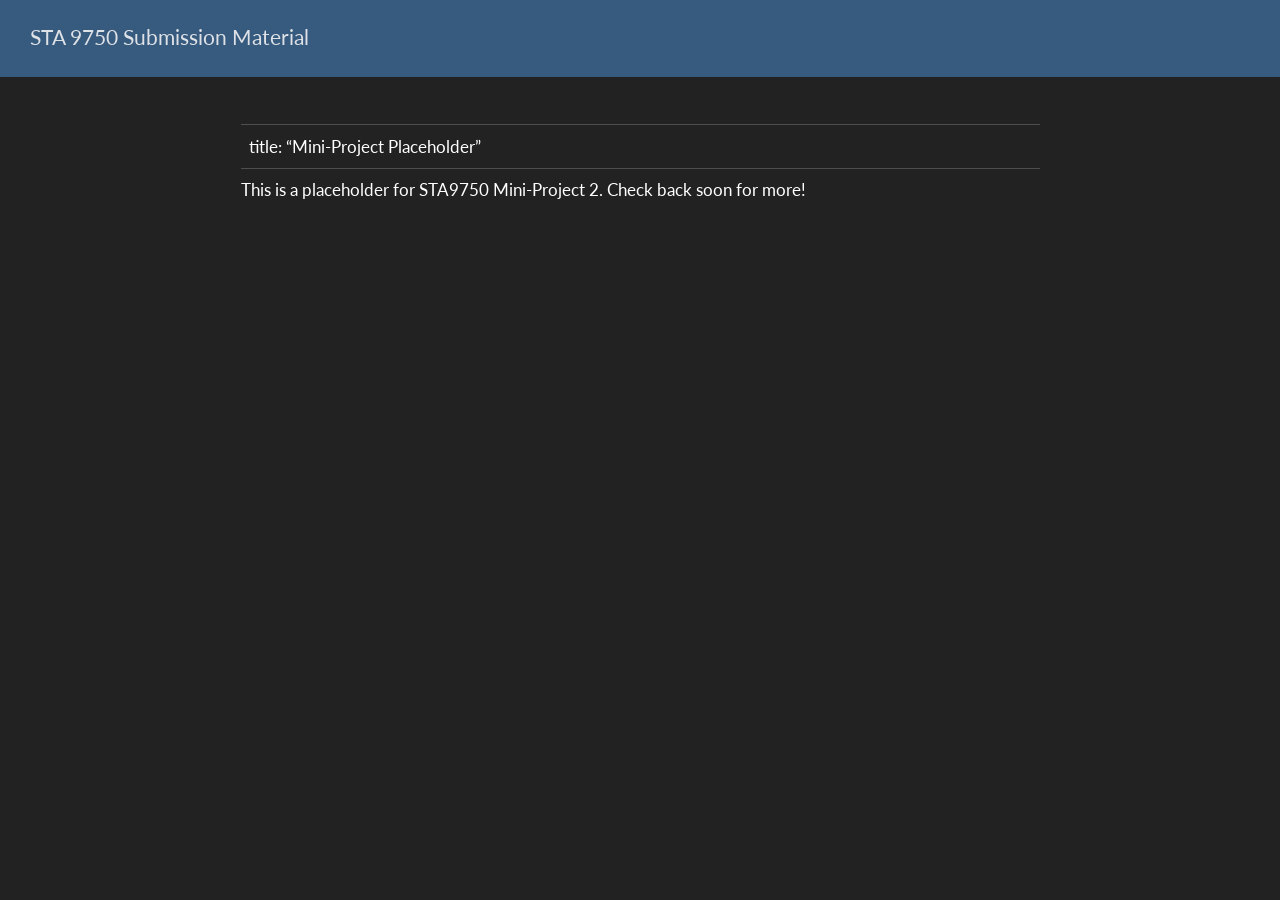
==== docs/mp02.html @ ccd5d68e "Placeholders Creation" ====
<!DOCTYPE html>
<html xmlns="http://www.w3.org/1999/xhtml" lang="en" xml:lang="en"><head>

<meta charset="utf-8">
<meta name="generator" content="quarto-1.10.18">

<meta name="viewport" content="width=device-width, initial-scale=1.0, user-scalable=yes">


<title>mp02 – STA 9750 Submission Material</title>
<style>
/* Default styles provided by pandoc.
** See https://pandoc.org/MANUAL.html#variables-for-html for config info.
*/
span.smallcaps{font-variant: small-caps;}
div.columns{display: flex; gap: 1.5em;}
div.column{flex: auto;}
@media screen {
div.columns{gap: min(4vw, 1.5em);}
div.column{overflow-x: auto;}
}
div.hanging-indent{margin-left: 1.5em; text-indent: -1.5em;}
ul.task-list{list-style: none;}
ul.task-list li input[type="checkbox"] {
  width: 0.8em;
  margin: 0 0.8em 0.2em -1em; /* quarto-specific, see https://github.com/quarto-dev/quarto-cli/issues/4556 */ 
  vertical-align: middle;
}
</style>


<script src="site_libs/quarto-nav/quarto-nav.js"></script>
<script src="site_libs/quarto-nav/headroom.min.js"></script>
<script src="site_libs/clipboard/clipboard.min.js"></script>
<script src="site_libs/quarto-search/autocomplete.umd.js"></script>
<script src="site_libs/quarto-search/fuse.min.js"></script>
<script src="site_libs/quarto-search/quarto-search.js"></script>
<meta name="quarto:offset" content="./">
<script src="site_libs/quarto-html/quarto.js" type="module"></script>
<script src="site_libs/quarto-html/tabsets/tabsets.js" type="module"></script>
<script src="site_libs/quarto-html/popper.min.js"></script>
<script src="site_libs/quarto-html/tippy.umd.min.js"></script>
<script src="site_libs/quarto-html/anchor.min.js"></script>
<link href="site_libs/quarto-html/tippy.css" rel="stylesheet">
<link href="site_libs/quarto-html/quarto-syntax-highlighting-dark-b85bc7c33db8c58e0ec93c3465666fed.css" rel="stylesheet" id="quarto-text-highlighting-styles">
<script src="site_libs/bootstrap/bootstrap.min.js"></script>
<link href="site_libs/bootstrap/bootstrap-icons.css" rel="stylesheet">
<link href="site_libs/bootstrap/bootstrap-b30b3b70f782548766fbb41fded464e2.min.css" rel="stylesheet" append-hash="true" id="quarto-bootstrap" data-mode="dark">
<script id="quarto-search-options" type="application/json">{
  "location": "navbar",
  "copy-button": false,
  "collapse-after": 3,
  "panel-placement": "end",
  "type": "overlay",
  "limit": 50,
  "keyboard-shortcut": [
    "f",
    "/",
    "s"
  ],
  "show-item-context": false,
  "language": {
    "search-no-results-text": "No results",
    "search-matching-documents-text": "matching documents",
    "search-copy-link-title": "Copy link to search",
    "search-hide-matches-text": "Hide additional matches",
    "search-more-match-text": "more match in this document",
    "search-more-matches-text": "more matches in this document",
    "search-clear-button-title": "Clear",
    "search-text-placeholder": "",
    "search-detached-cancel-button-title": "Cancel",
    "search-submit-button-title": "Submit",
    "search-label": "Search"
  }
}</script>


</head>

<body class="nav-fixed fullcontent quarto-light">

<div id="quarto-search-results"></div>
  <header id="quarto-header" class="headroom fixed-top">
    <nav class="navbar navbar-expand-lg " data-bs-theme="dark">
      <div class="navbar-container container-fluid">
      <div class="navbar-brand-container mx-auto">
    <a class="navbar-brand" href="./index.html">
    <span class="navbar-title">STA 9750 Submission Material</span>
    </a>
  </div>
        <div class="quarto-navbar-tools tools-end">
</div>
      </div> <!-- /container-fluid -->
    </nav>
</header>
<!-- content -->
<div id="quarto-content" class="quarto-container page-columns page-rows-contents page-layout-article page-navbar">
<!-- sidebar -->
<!-- margin-sidebar -->
    
<!-- main -->
<main class="content" id="quarto-document-content"><header id="title-block-header" class="quarto-title-block"></header>




<table class="caption-top table">
<tbody>
<tr class="odd">
<td>title: “Mini-Project Placeholder”</td>
</tr>
</tbody>
</table>
<p>This is a placeholder for STA9750 Mini-Project 2. Check back soon for more!</p>



</main> <!-- /main -->
<script id="quarto-html-after-body" type="application/javascript">
  window.document.addEventListener("DOMContentLoaded", function (event) {
    const icon = "";
    const anchorJS = new window.AnchorJS();
    anchorJS.options = {
      placement: 'right',
      icon: icon
    };
    anchorJS.add('.anchored');
    const isCodeAnnotation = (el) => {
      for (const clz of el.classList) {
        if (clz.startsWith('code-annotation-')) {                     
          return true;
        }
      }
      return false;
    }
    const onCopySuccess = function(e) {
      // button target
      const button = e.trigger;
      // don't keep focus
      button.blur();
      // flash "checked"
      button.classList.add('code-copy-button-checked');
      var currentTitle = button.getAttribute("title");
      button.setAttribute("title", "Copied!");
      let tooltip;
      if (window.bootstrap) {
        button.setAttribute("data-bs-toggle", "tooltip");
        button.setAttribute("data-bs-placement", "left");
        button.setAttribute("data-bs-title", "Copied!");
        tooltip = new bootstrap.Tooltip(button, 
          { trigger: "manual", 
            customClass: "code-copy-button-tooltip",
            offset: [0, -8]});
        tooltip.show();    
      }
      setTimeout(function() {
        if (tooltip) {
          tooltip.hide();
          button.removeAttribute("data-bs-title");
          button.removeAttribute("data-bs-toggle");
          button.removeAttribute("data-bs-placement");
        }
        button.setAttribute("title", currentTitle);
        button.classList.remove('code-copy-button-checked');
      }, 1000);
      // clear code selection
      e.clearSelection();
    }
    const getTextToCopy = function(trigger) {
      const outerScaffold = trigger.parentElement.cloneNode(true);
      const codeEl = outerScaffold.querySelector('code');
      for (const childEl of codeEl.children) {
        if (isCodeAnnotation(childEl)) {
          childEl.remove();
        }
      }
      return codeEl.innerText;
    }
    const clipboard = new window.ClipboardJS('.code-copy-button:not([data-in-quarto-modal])', {
      text: getTextToCopy
    });
    clipboard.on('success', onCopySuccess);
    if (window.document.getElementById('quarto-embedded-source-code-modal')) {
      const clipboardModal = new window.ClipboardJS('.code-copy-button[data-in-quarto-modal]', {
        text: getTextToCopy,
        container: window.document.getElementById('quarto-embedded-source-code-modal')
      });
      clipboardModal.on('success', onCopySuccess);
    }
      var localhostRegex = new RegExp(/^(?:http|https):\/\/localhost\:?[0-9]*\//);
      var mailtoRegex = new RegExp(/^mailto:/);
        var filterRegex = new RegExp("https:\/\/github\.com\/MPaulM\/STA9750-2026-FALL\/");
      var isInternal = (href) => {
          return filterRegex.test(href) || localhostRegex.test(href) || mailtoRegex.test(href);
      }
      // Inspect non-navigation links and adorn them if external
     var links = window.document.querySelectorAll('a[href]:not(.nav-link):not(.navbar-brand):not(.toc-action):not(.sidebar-link):not(.sidebar-item-toggle):not(.pagination-link):not(.no-external):not([aria-hidden]):not(.dropdown-item):not(.quarto-navigation-tool):not(.about-link)');
      for (var i=0; i<links.length; i++) {
        const link = links[i];
        if (!isInternal(link.href)) {
          // undo the damage that might have been done by quarto-nav.js in the case of
          // links that we want to consider external
          if (link.dataset.originalHref !== undefined) {
            link.href = link.dataset.originalHref;
          }
        }
      }
    function tippyHover(el, contentFn, onTriggerFn, onUntriggerFn) {
      const config = {
        allowHTML: true,
        maxWidth: 500,
        delay: 100,
        arrow: false,
        appendTo: function(el) {
            return el.parentElement;
        },
        interactive: true,
        interactiveBorder: 10,
        theme: 'quarto',
        placement: 'bottom-start',
      };
      if (contentFn) {
        config.content = contentFn;
      }
      if (onTriggerFn) {
        config.onTrigger = onTriggerFn;
      }
      if (onUntriggerFn) {
        config.onUntrigger = onUntriggerFn;
      }
      window.tippy(el, config); 
    }
    const noterefs = window.document.querySelectorAll('a[role="doc-noteref"]');
    for (var i=0; i<noterefs.length; i++) {
      const ref = noterefs[i];
      tippyHover(ref, function() {
        // use id or data attribute instead here
        let href = ref.getAttribute('data-footnote-href') || ref.getAttribute('href');
        try { href = new URL(href).hash; } catch {}
        const id = href.replace(/^#\/?/, "");
        const note = window.document.getElementById(id);
        if (note) {
          return note.innerHTML;
        } else {
          return "";
        }
      });
    }
    const xrefs = window.document.querySelectorAll('a.quarto-xref');
    const processXRef = (id, note) => {
      // Strip column container classes
      const stripColumnClz = (el) => {
        el.classList.remove("page-full", "page-columns");
        if (el.children) {
          for (const child of el.children) {
            stripColumnClz(child);
          }
        }
      }
      stripColumnClz(note)
      if (id === null || id.startsWith('sec-')) {
        // Special case sections, only their first couple elements
        const container = document.createElement("div");
        if (note.children && note.children.length > 2) {
          container.appendChild(note.children[0].cloneNode(true));
          for (let i = 1; i < note.children.length; i++) {
            const child = note.children[i];
            if (child.tagName === "P" && child.innerText === "") {
              continue;
            } else {
              container.appendChild(child.cloneNode(true));
              break;
            }
          }
          if (window.Quarto?.typesetMath) {
            window.Quarto.typesetMath(container);
          }
          return container.innerHTML
        } else {
          if (window.Quarto?.typesetMath) {
            window.Quarto.typesetMath(note);
          }
          return note.innerHTML;
        }
      } else {
        // Remove any anchor links if they are present
        const anchorLink = note.querySelector('a.anchorjs-link');
        if (anchorLink) {
          anchorLink.remove();
        }
        if (window.Quarto?.typesetMath) {
          window.Quarto.typesetMath(note);
        }
        if (note.classList.contains("callout")) {
          return note.outerHTML;
        } else {
          return note.innerHTML;
        }
      }
    }
    for (var i=0; i<xrefs.length; i++) {
      const xref = xrefs[i];
      tippyHover(xref, undefined, function(instance) {
        instance.disable();
        let url = xref.getAttribute('href');
        let hash = undefined; 
        if (url.startsWith('#')) {
          hash = url;
        } else {
          try { hash = new URL(url).hash; } catch {}
        }
        if (hash) {
          const id = hash.replace(/^#\/?/, "");
          const note = window.document.getElementById(id);
          if (note !== null) {
            try {
              const html = processXRef(id, note.cloneNode(true));
              instance.setContent(html);
            } finally {
              instance.enable();
              instance.show();
            }
          } else {
            // See if we can fetch this
            fetch(url.split('#')[0])
            .then(res => res.text())
            .then(html => {
              const parser = new DOMParser();
              const htmlDoc = parser.parseFromString(html, "text/html");
              const note = htmlDoc.getElementById(id);
              if (note !== null) {
                const html = processXRef(id, note);
                instance.setContent(html);
              } 
            }).finally(() => {
              instance.enable();
              instance.show();
            });
          }
        } else {
          // See if we can fetch a full url (with no hash to target)
          // This is a special case and we should probably do some content thinning / targeting
          fetch(url)
          .then(res => res.text())
          .then(html => {
            const parser = new DOMParser();
            const htmlDoc = parser.parseFromString(html, "text/html");
            const note = htmlDoc.querySelector('main.content');
            if (note !== null) {
              // This should only happen for chapter cross references
              // (since there is no id in the URL)
              // remove the first header
              if (note.children.length > 0 && note.children[0].tagName === "HEADER") {
                note.children[0].remove();
              }
              const html = processXRef(null, note);
              instance.setContent(html);
            } 
          }).finally(() => {
            instance.enable();
            instance.show();
          });
        }
      }, function(instance) {
      });
    }
        let selectedAnnoteEl;
        const selectorForAnnotation = ( cell, annotation) => {
          let cellAttr = 'data-code-cell="' + cell + '"';
          let lineAttr = 'data-code-annotation="' +  annotation + '"';
          const selector = 'span[' + cellAttr + '][' + lineAttr + ']';
          return selector;
        }
        const selectCodeLines = (annoteEl) => {
          const doc = window.document;
          const targetCell = annoteEl.getAttribute("data-target-cell");
          const targetAnnotation = annoteEl.getAttribute("data-target-annotation");
          const annoteSpan = window.document.querySelector(selectorForAnnotation(targetCell, targetAnnotation));
          const lines = annoteSpan.getAttribute("data-code-lines").split(",");
          const lineIds = lines.map((line) => {
            return targetCell + "-" + line;
          })
          let top = null;
          let height = null;
          let parent = null;
          if (lineIds.length > 0) {
              //compute the position of the single el (top and bottom and make a div)
              const el = window.document.getElementById(lineIds[0]);
              top = el.offsetTop;
              height = el.offsetHeight;
              parent = el.parentElement.parentElement;
            if (lineIds.length > 1) {
              const lastEl = window.document.getElementById(lineIds[lineIds.length - 1]);
              const bottom = lastEl.offsetTop + lastEl.offsetHeight;
              height = bottom - top;
            }
            if (top !== null && height !== null && parent !== null) {
              // cook up a div (if necessary) and position it 
              let div = window.document.getElementById("code-annotation-line-highlight");
              if (div === null) {
                div = window.document.createElement("div");
                div.setAttribute("id", "code-annotation-line-highlight");
                div.style.position = 'absolute';
                parent.appendChild(div);
              }
              div.style.top = top - 2 + "px";
              div.style.height = height + 4 + "px";
              div.style.left = 0;
              let gutterDiv = window.document.getElementById("code-annotation-line-highlight-gutter");
              if (gutterDiv === null) {
                gutterDiv = window.document.createElement("div");
                gutterDiv.setAttribute("id", "code-annotation-line-highlight-gutter");
                gutterDiv.style.position = 'absolute';
                const codeCell = window.document.getElementById(targetCell);
                const gutter = codeCell.querySelector('.code-annotation-gutter');
                gutter.appendChild(gutterDiv);
              }
              gutterDiv.style.top = top - 2 + "px";
              gutterDiv.style.height = height + 4 + "px";
            }
            selectedAnnoteEl = annoteEl;
          }
        };
        const unselectCodeLines = () => {
          const elementsIds = ["code-annotation-line-highlight", "code-annotation-line-highlight-gutter"];
          elementsIds.forEach((elId) => {
            const div = window.document.getElementById(elId);
            if (div) {
              div.remove();
            }
          });
          selectedAnnoteEl = undefined;
        };
          // Handle positioning of the toggle
      window.addEventListener(
        "resize",
        throttle(() => {
          elRect = undefined;
          if (selectedAnnoteEl) {
            selectCodeLines(selectedAnnoteEl);
          }
        }, 10)
      );
      function throttle(fn, ms) {
      let throttle = false;
      let timer;
        return (...args) => {
          if(!throttle) { // first call gets through
              fn.apply(this, args);
              throttle = true;
          } else { // all the others get throttled
              if(timer) clearTimeout(timer); // cancel #2
              timer = setTimeout(() => {
                fn.apply(this, args);
                timer = throttle = false;
              }, ms);
          }
        };
      }
        // Attach click handler to the DT
        const annoteDls = window.document.querySelectorAll('dt[data-target-cell]');
        for (const annoteDlNode of annoteDls) {
          annoteDlNode.addEventListener('click', (event) => {
            const clickedEl = event.target;
            if (clickedEl !== selectedAnnoteEl) {
              unselectCodeLines();
              const activeEl = window.document.querySelector('dt[data-target-cell].code-annotation-active');
              if (activeEl) {
                activeEl.classList.remove('code-annotation-active');
              }
              selectCodeLines(clickedEl);
              clickedEl.classList.add('code-annotation-active');
            } else {
              // Unselect the line
              unselectCodeLines();
              clickedEl.classList.remove('code-annotation-active');
            }
          });
        }
    const findCites = (el) => {
      const parentEl = el.parentElement;
      if (parentEl) {
        const cites = parentEl.dataset.cites;
        if (cites) {
          return {
            el,
            cites: cites.split(' ')
          };
        } else {
          return findCites(el.parentElement)
        }
      } else {
        return undefined;
      }
    };
    var bibliorefs = window.document.querySelectorAll('a[role="doc-biblioref"]');
    for (var i=0; i<bibliorefs.length; i++) {
      const ref = bibliorefs[i];
      const citeInfo = findCites(ref);
      if (citeInfo) {
        tippyHover(citeInfo.el, function() {
          var popup = window.document.createElement('div');
          citeInfo.cites.forEach(function(cite) {
            var citeDiv = window.document.createElement('div');
            citeDiv.classList.add('hanging-indent');
            citeDiv.classList.add('csl-entry');
            var biblioDiv = window.document.getElementById('ref-' + cite);
            if (biblioDiv) {
              citeDiv.innerHTML = biblioDiv.innerHTML;
            }
            popup.appendChild(citeDiv);
          });
          return popup.innerHTML;
        });
      }
    }
  });
  </script>
</div> <!-- /content -->




</body></html>
---- docs/site_libs/quarto-html/tippy.css ----
.tippy-box[data-animation=fade][data-state=hidden]{opacity:0}[data-tippy-root]{max-width:calc(100vw - 10px)}.tippy-box{position:relative;background-color:#333;color:#fff;border-radius:4px;font-size:14px;line-height:1.4;white-space:normal;outline:0;transition-property:transform,visibility,opacity}.tippy-box[data-placement^=top]>.tippy-arrow{bottom:0}.tippy-box[data-placement^=top]>.tippy-arrow:before{bottom:-7px;left:0;border-width:8px 8px 0;border-top-color:initial;transform-origin:center top}.tippy-box[data-placement^=bottom]>.tippy-arrow{top:0}.tippy-box[data-placement^=bottom]>.tippy-arrow:before{top:-7px;left:0;border-width:0 8px 8px;border-bottom-color:initial;transform-origin:center bottom}.tippy-box[data-placement^=left]>.tippy-arrow{right:0}.tippy-box[data-placement^=left]>.tippy-arrow:before{border-width:8px 0 8px 8px;border-left-color:initial;right:-7px;transform-origin:center left}.tippy-box[data-placement^=right]>.tippy-arrow{left:0}.tippy-box[data-placement^=right]>.tippy-arrow:before{left:-7px;border-width:8px 8px 8px 0;border-right-color:initial;transform-origin:center right}.tippy-box[data-inertia][data-state=visible]{transition-timing-function:cubic-bezier(.54,1.5,.38,1.11)}.tippy-arrow{width:16px;height:16px;color:#333}.tippy-arrow:before{content:"";position:absolute;border-color:transparent;border-style:solid}.tippy-content{position:relative;padding:5px 9px;z-index:1}
---- docs/site_libs/quarto-html/quarto-syntax-highlighting-dark-b85bc7c33db8c58e0ec93c3465666fed.css ----
/* quarto syntax highlight colors */
:root {
  --quarto-hl-al-color: #f07178;
  --quarto-hl-an-color: #d4d0ab;
  --quarto-hl-at-color: #00e0e0;
  --quarto-hl-bn-color: #d4d0ab;
  --quarto-hl-bu-color: #abe338;
  --quarto-hl-ch-color: #abe338;
  --quarto-hl-co-color: #f8f8f2;
  --quarto-hl-cv-color: #ffd700;
  --quarto-hl-cn-color: #ffd700;
  --quarto-hl-cf-color: #ffa07a;
  --quarto-hl-dt-color: #ffa07a;
  --quarto-hl-dv-color: #d4d0ab;
  --quarto-hl-do-color: #f8f8f2;
  --quarto-hl-er-color: #f07178;
  --quarto-hl-ex-color: #00e0e0;
  --quarto-hl-fl-color: #d4d0ab;
  --quarto-hl-fu-color: #ffa07a;
  --quarto-hl-im-color: #abe338;
  --quarto-hl-in-color: #d4d0ab;
  --quarto-hl-kw-color: #ffa07a;
  --quarto-hl-op-color: #ffa07a;
  --quarto-hl-ot-color: #00e0e0;
  --quarto-hl-pp-color: #dcc6e0;
  --quarto-hl-re-color: #00e0e0;
  --quarto-hl-sc-color: #abe338;
  --quarto-hl-ss-color: #abe338;
  --quarto-hl-st-color: #abe338;
  --quarto-hl-va-color: #00e0e0;
  --quarto-hl-vs-color: #abe338;
  --quarto-hl-wa-color: #dcc6e0;
}

/* other quarto variables */
:root {
  --quarto-font-monospace: SFMono-Regular, Menlo, Monaco, Consolas, "Liberation Mono", "Courier New", monospace;
}

/* syntax highlight based on Pandoc's rules */
pre > code.sourceCode > span {
  color: #f8f8f2;
}

code.sourceCode > span {
  color: #f8f8f2;
}

div.sourceCode,
div.sourceCode pre.sourceCode {
  color: #f8f8f2;
}

/* Normal */
code span {
  color: #f8f8f2;
}

/* Alert */
code span.al {
  color: #f07178;
}

/* Annotation */
code span.an {
  color: #d4d0ab;
}

/* Attribute */
code span.at {
  color: #00e0e0;
}

/* BaseN */
code span.bn {
  color: #d4d0ab;
}

/* BuiltIn */
code span.bu {
  color: #abe338;
}

/* ControlFlow */
code span.cf {
  font-weight: bold;
  color: #ffa07a;
}

/* Char */
code span.ch {
  color: #abe338;
}

/* Constant */
code span.cn {
  color: #ffd700;
}

/* Comment */
code span.co {
  font-style: italic;
  color: #f8f8f2;
}

/* CommentVar */
code span.cv {
  color: #ffd700;
}

/* Documentation */
code span.do {
  color: #f8f8f2;
}

/* DataType */
code span.dt {
  color: #ffa07a;
}

/* DecVal */
code span.dv {
  color: #d4d0ab;
}

/* Error */
code span.er {
  color: #f07178;
  text-decoration: underline;
}

/* Extension */
code span.ex {
  font-weight: bold;
  color: #00e0e0;
}

/* Float */
code span.fl {
  color: #d4d0ab;
}

/* Function */
code span.fu {
  color: #ffa07a;
}

/* Import */
code span.im {
  color: #abe338;
}

/* Information */
code span.in {
  color: #d4d0ab;
}

/* Keyword */
code span.kw {
  font-weight: bold;
  color: #ffa07a;
}

/* Operator */
code span.op {
  color: #ffa07a;
}

/* Other */
code span.ot {
  color: #00e0e0;
}

/* Preprocessor */
code span.pp {
  color: #dcc6e0;
}

/* RegionMarker */
code span.re {
  background-color: #f8f8f2;
  color: #00e0e0;
}

/* SpecialChar */
code span.sc {
  color: #abe338;
}

/* SpecialString */
code span.ss {
  color: #abe338;
}

/* String */
code span.st {
  color: #abe338;
}

/* Variable */
code span.va {
  color: #00e0e0;
}

/* VerbatimString */
code span.vs {
  color: #abe338;
}

/* Warning */
code span.wa {
  color: #dcc6e0;
}

.prevent-inlining {
  content: "</";
}

/*# sourceMappingURL=4ed8f1090dec6531da29ab00902aa718.css.map */
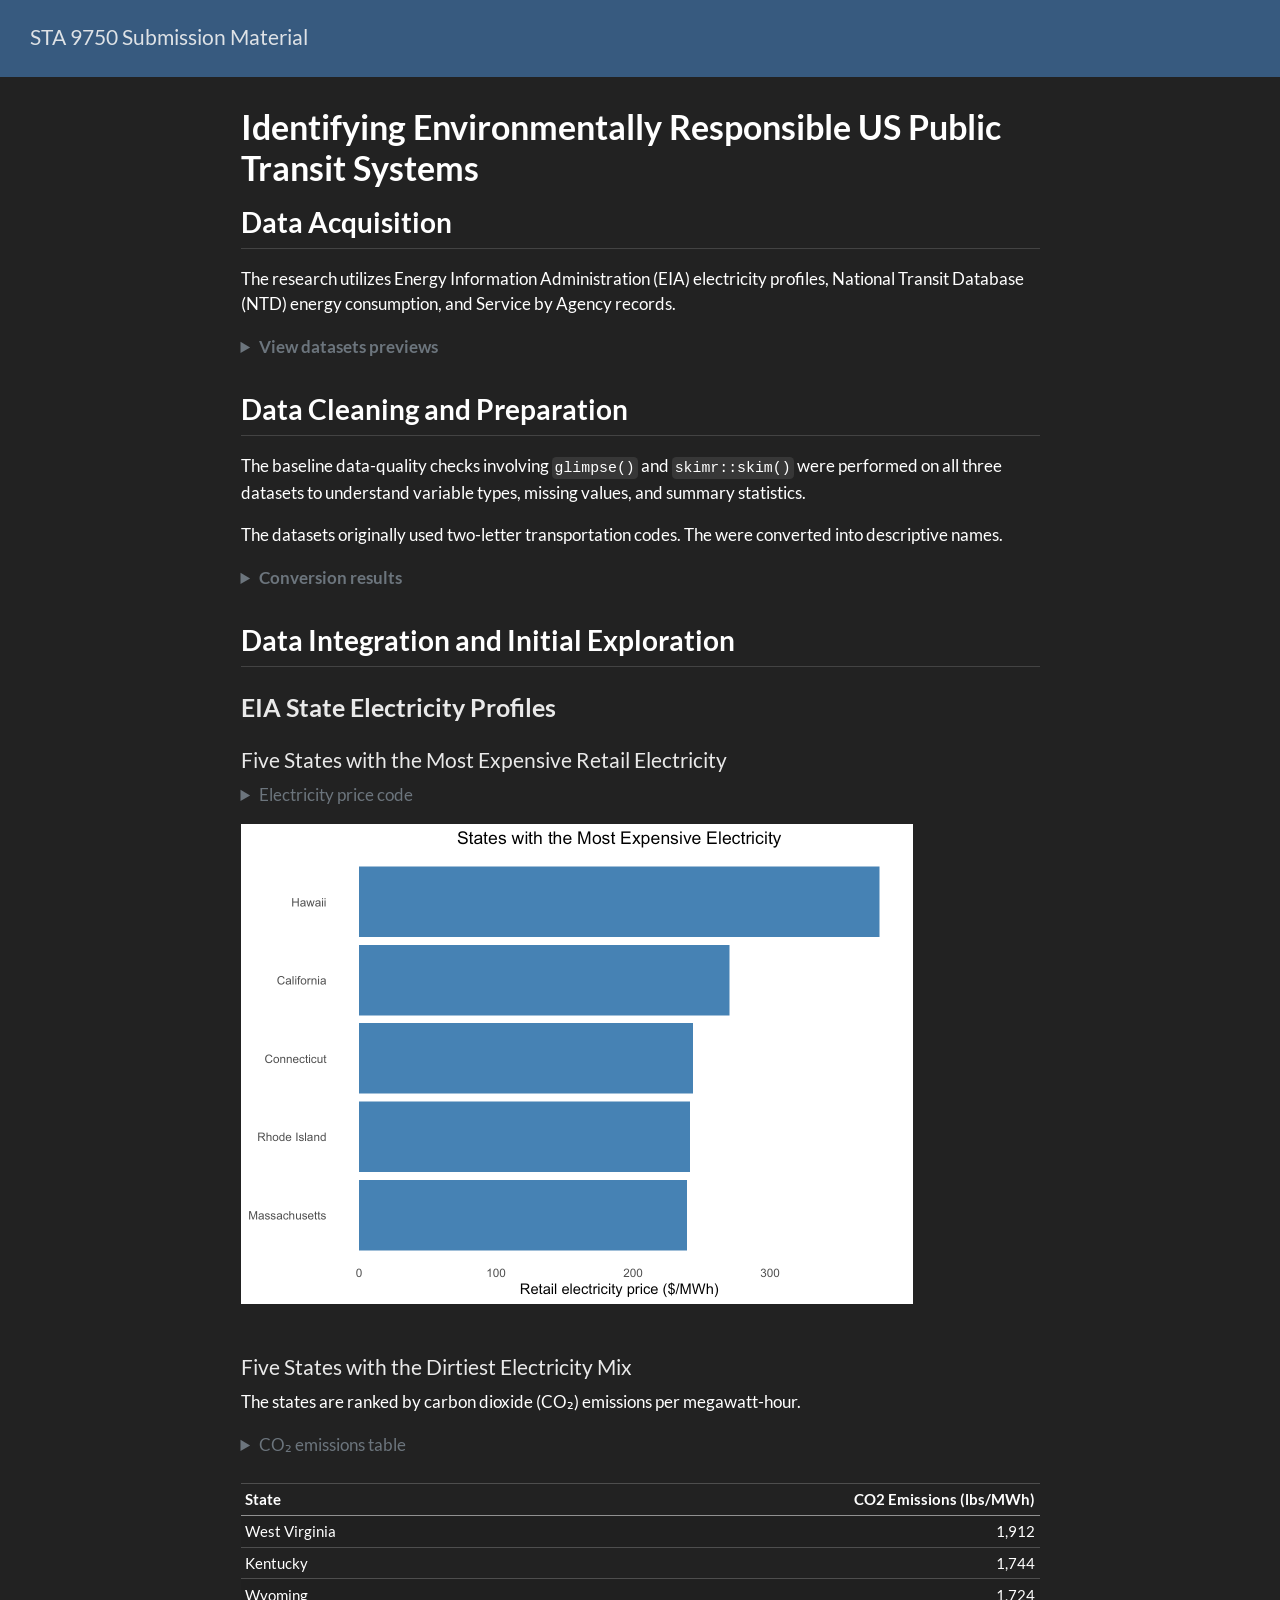
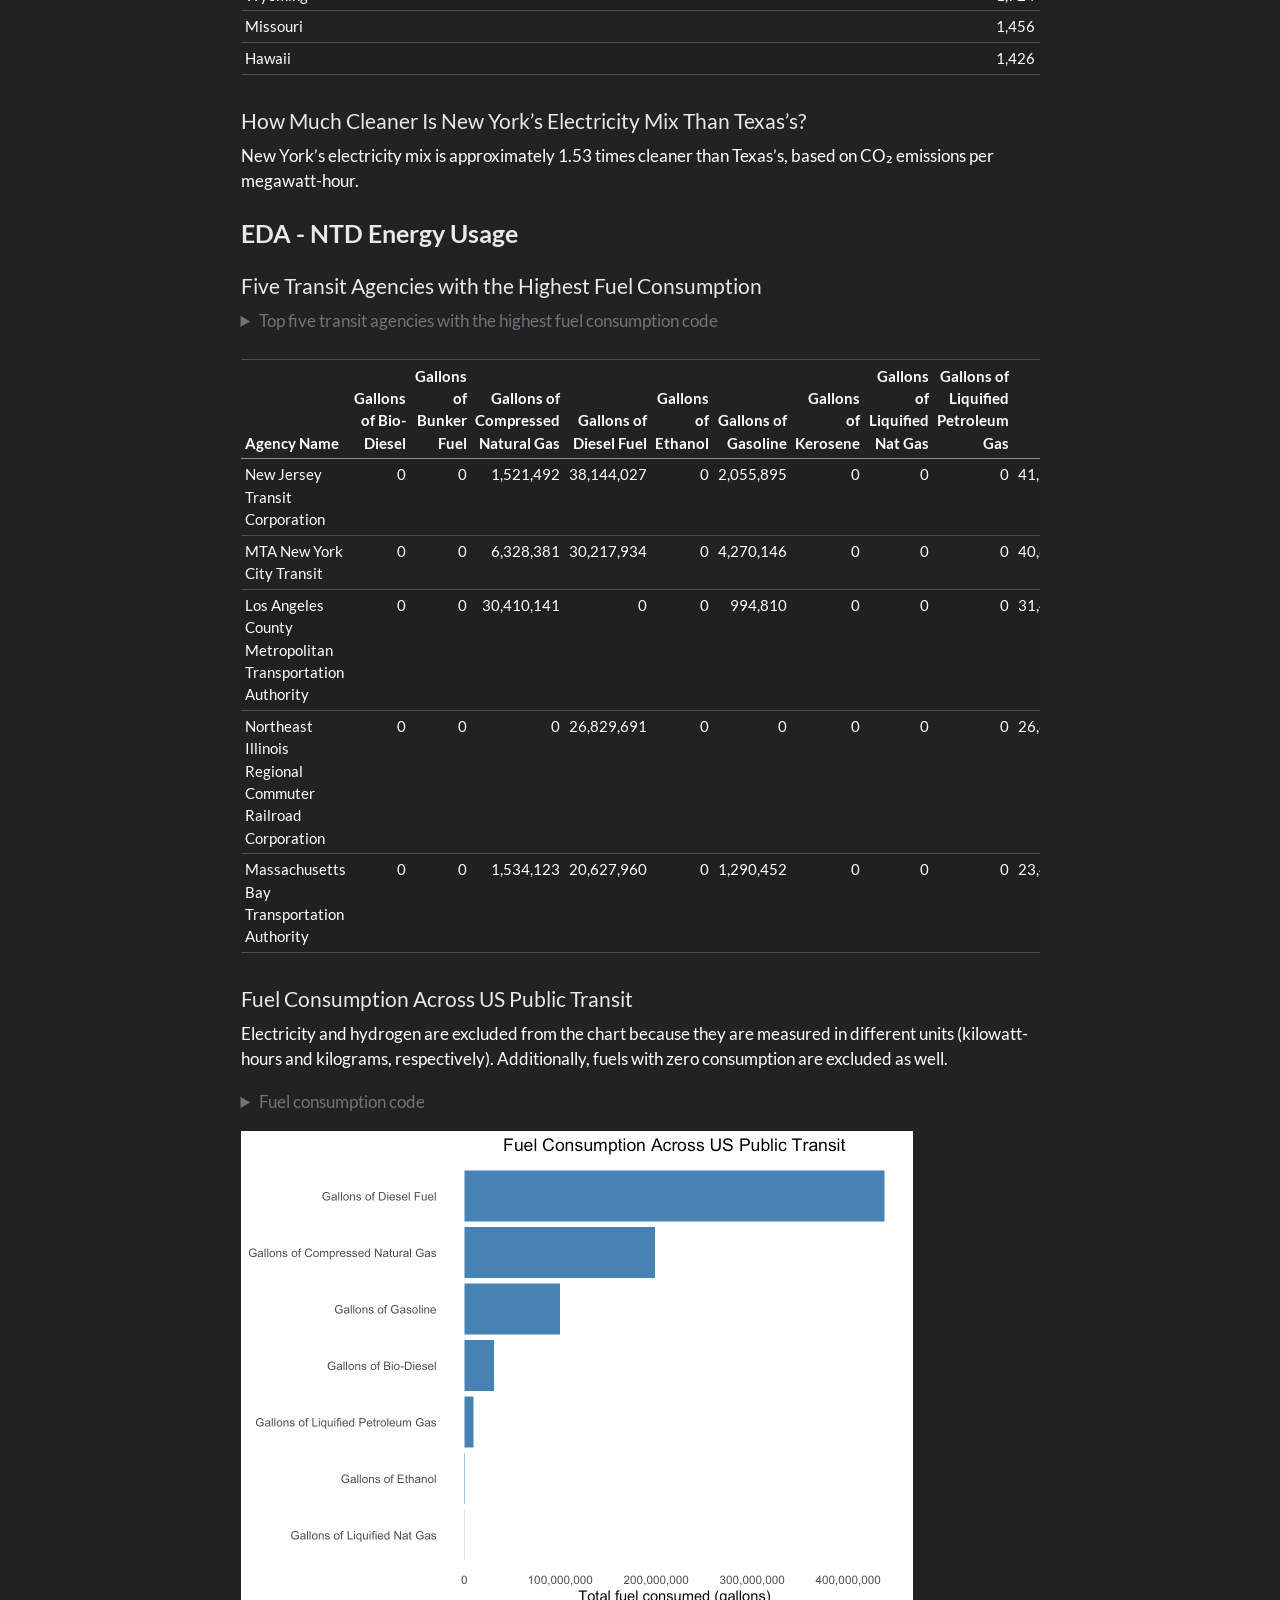
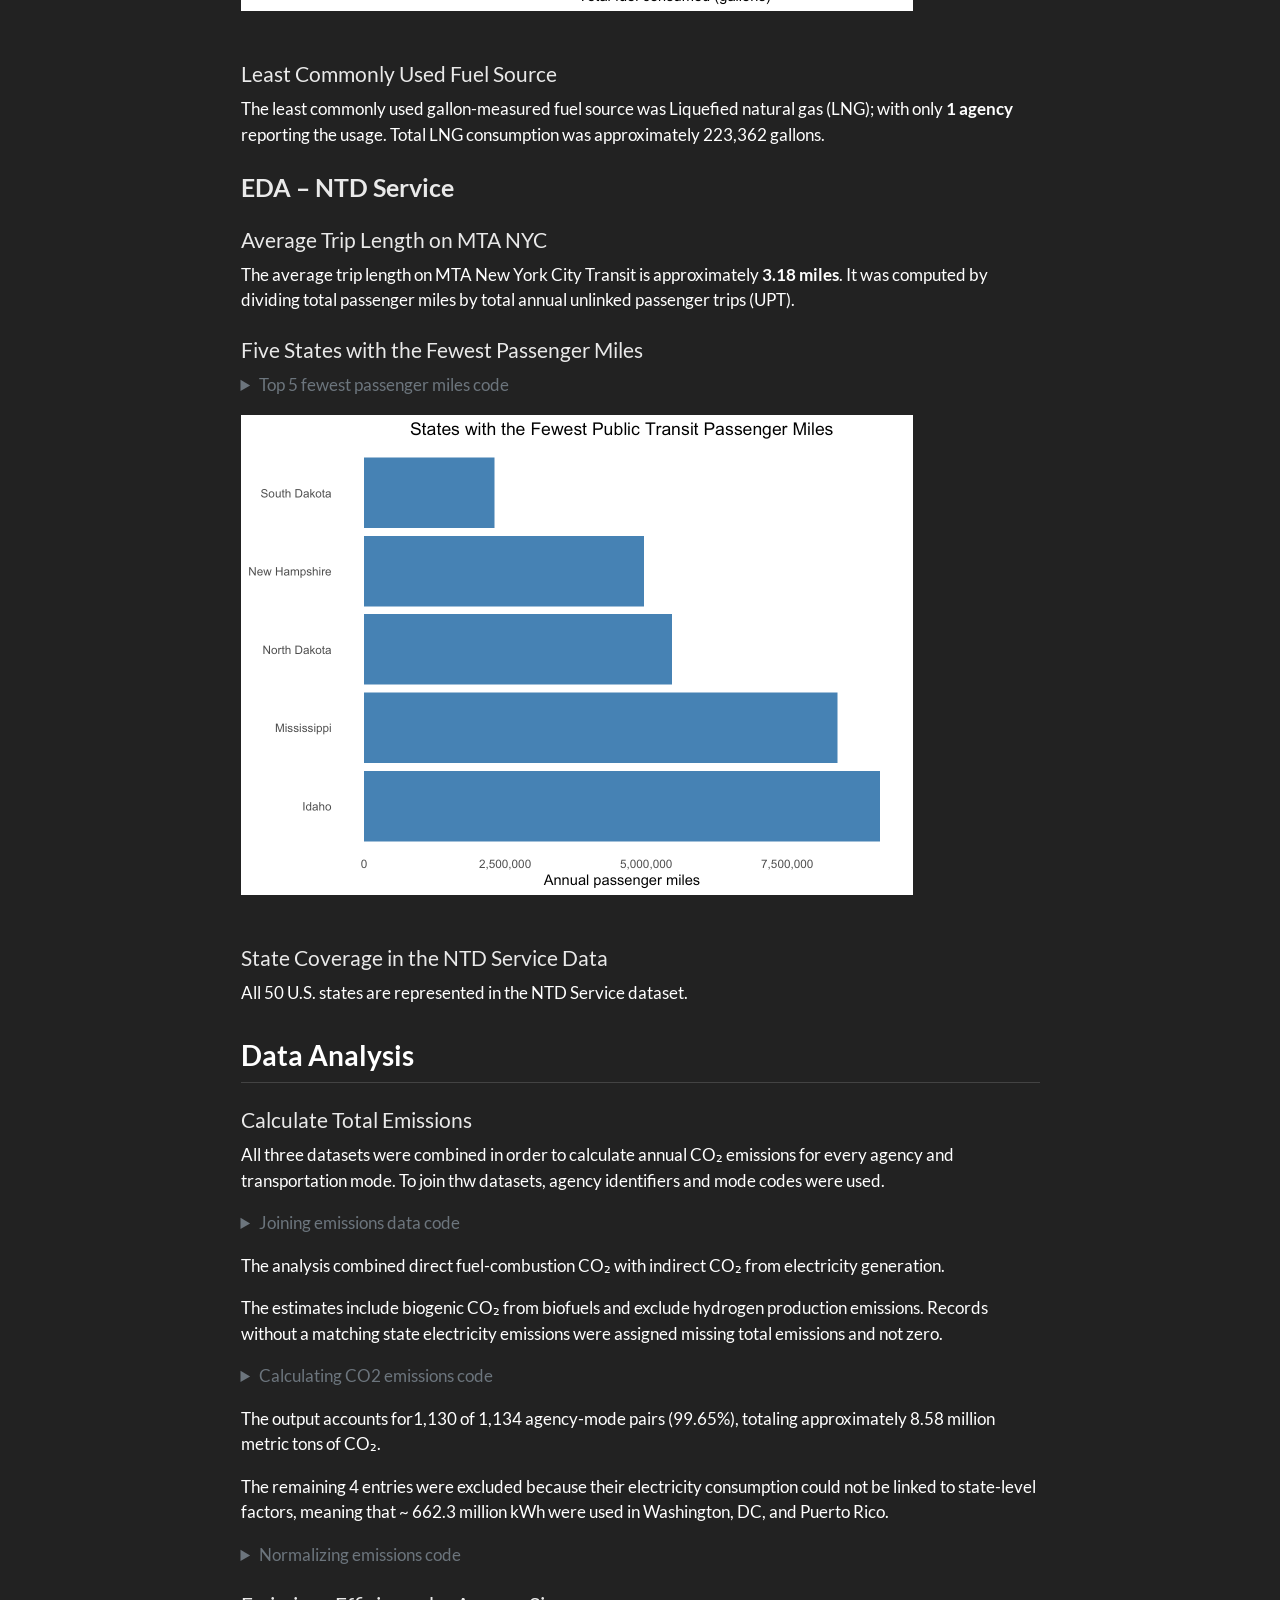
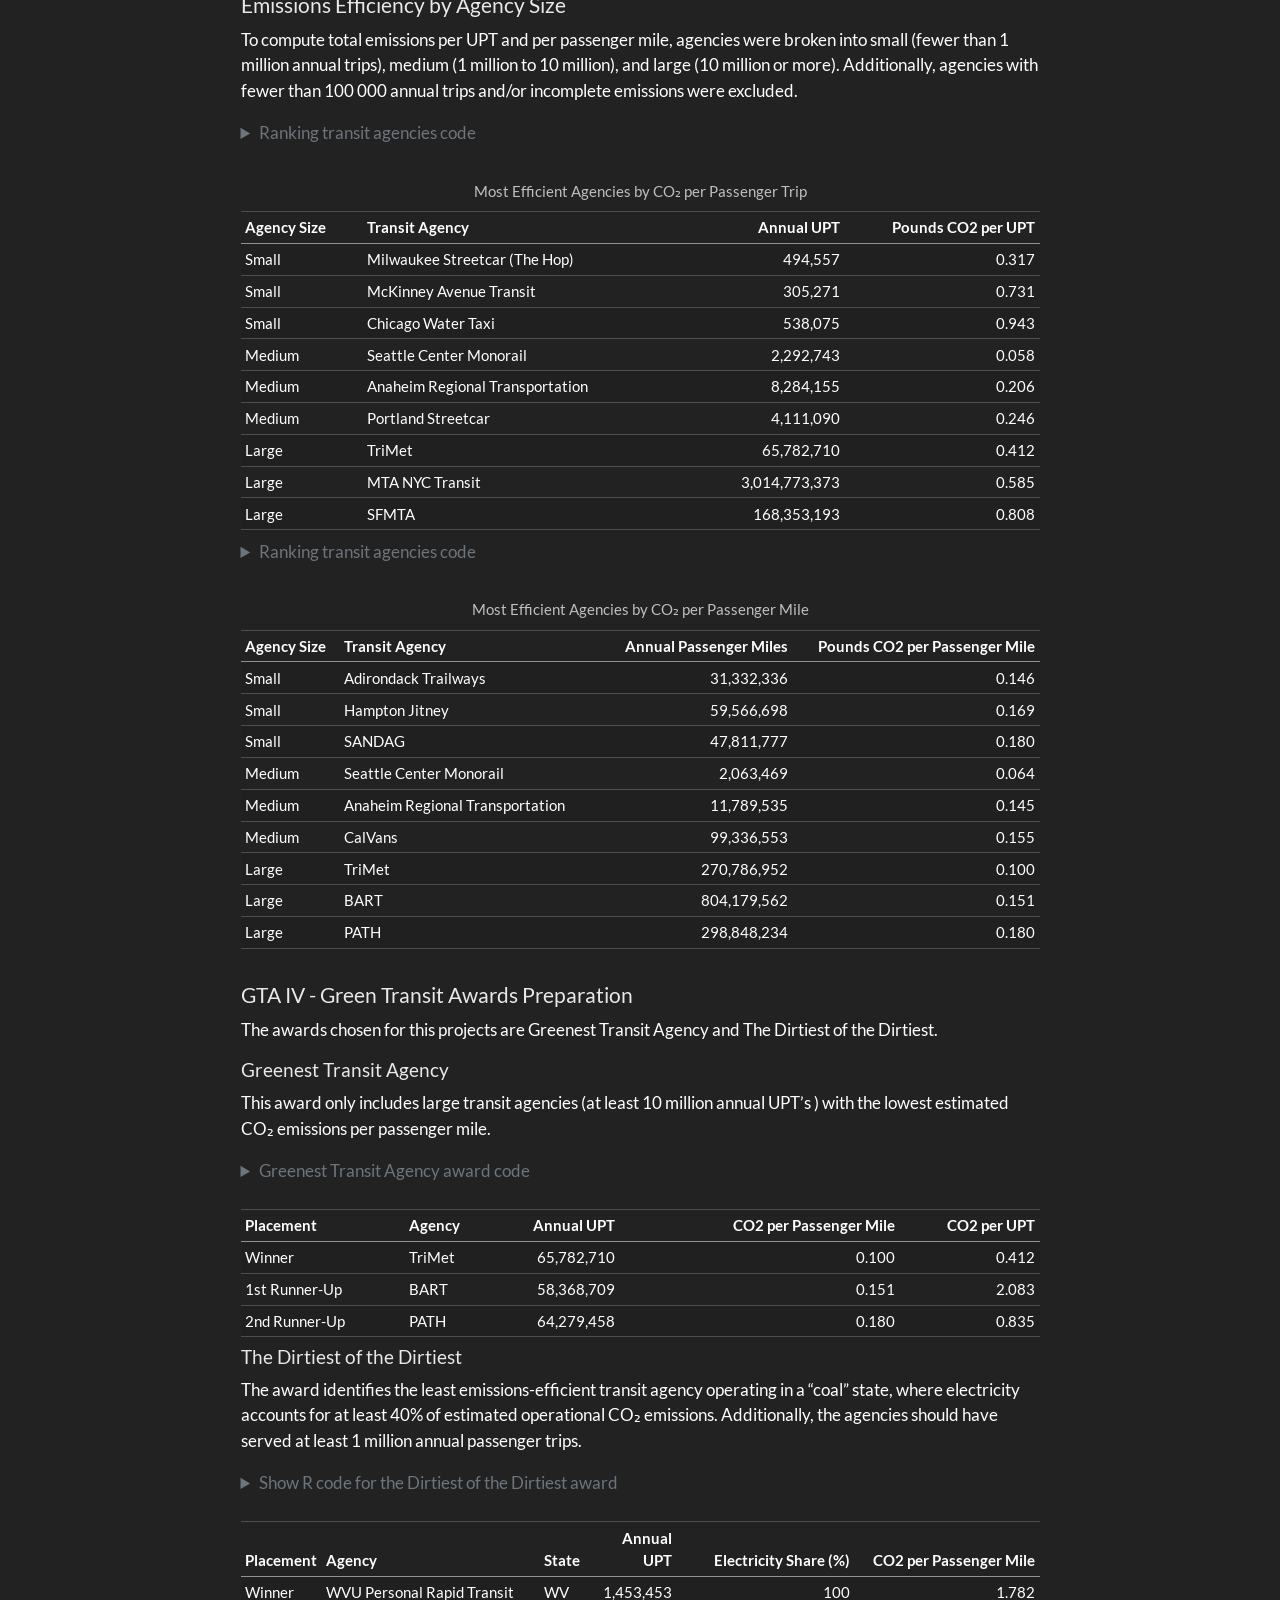
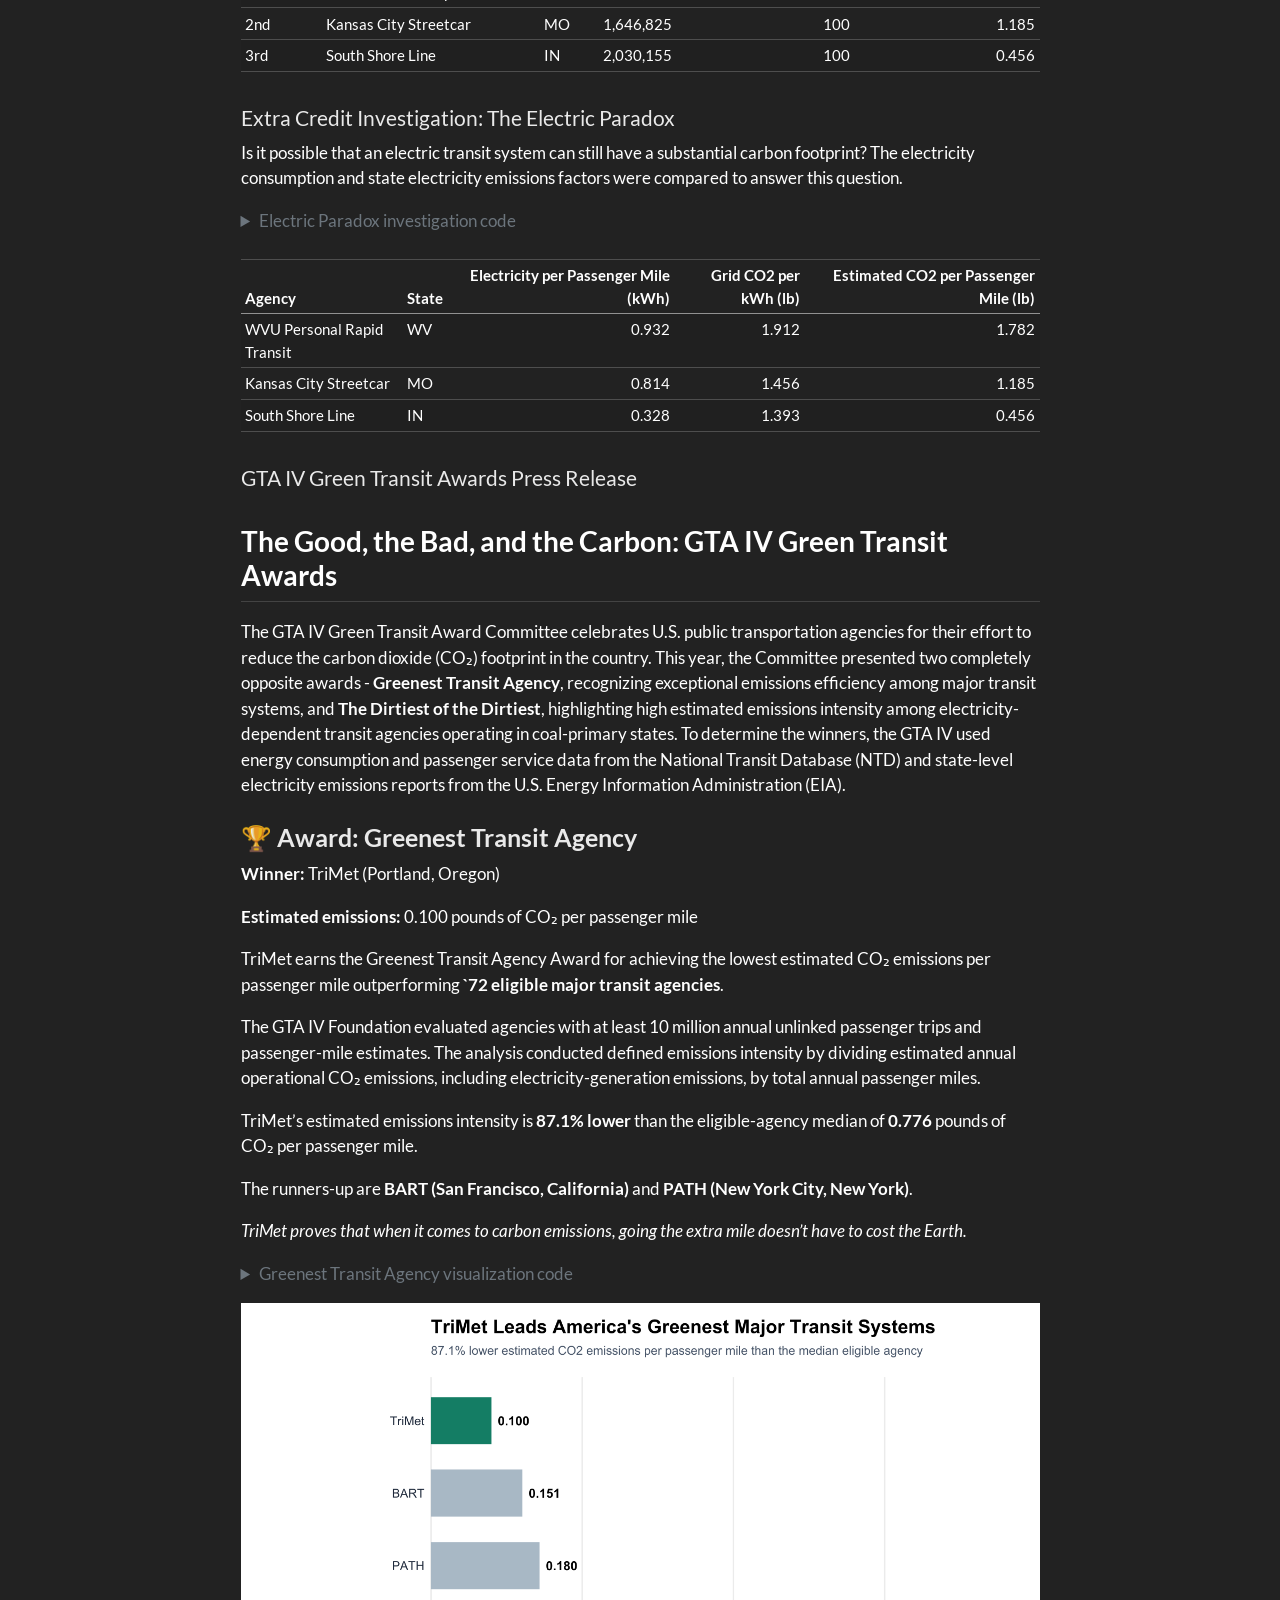
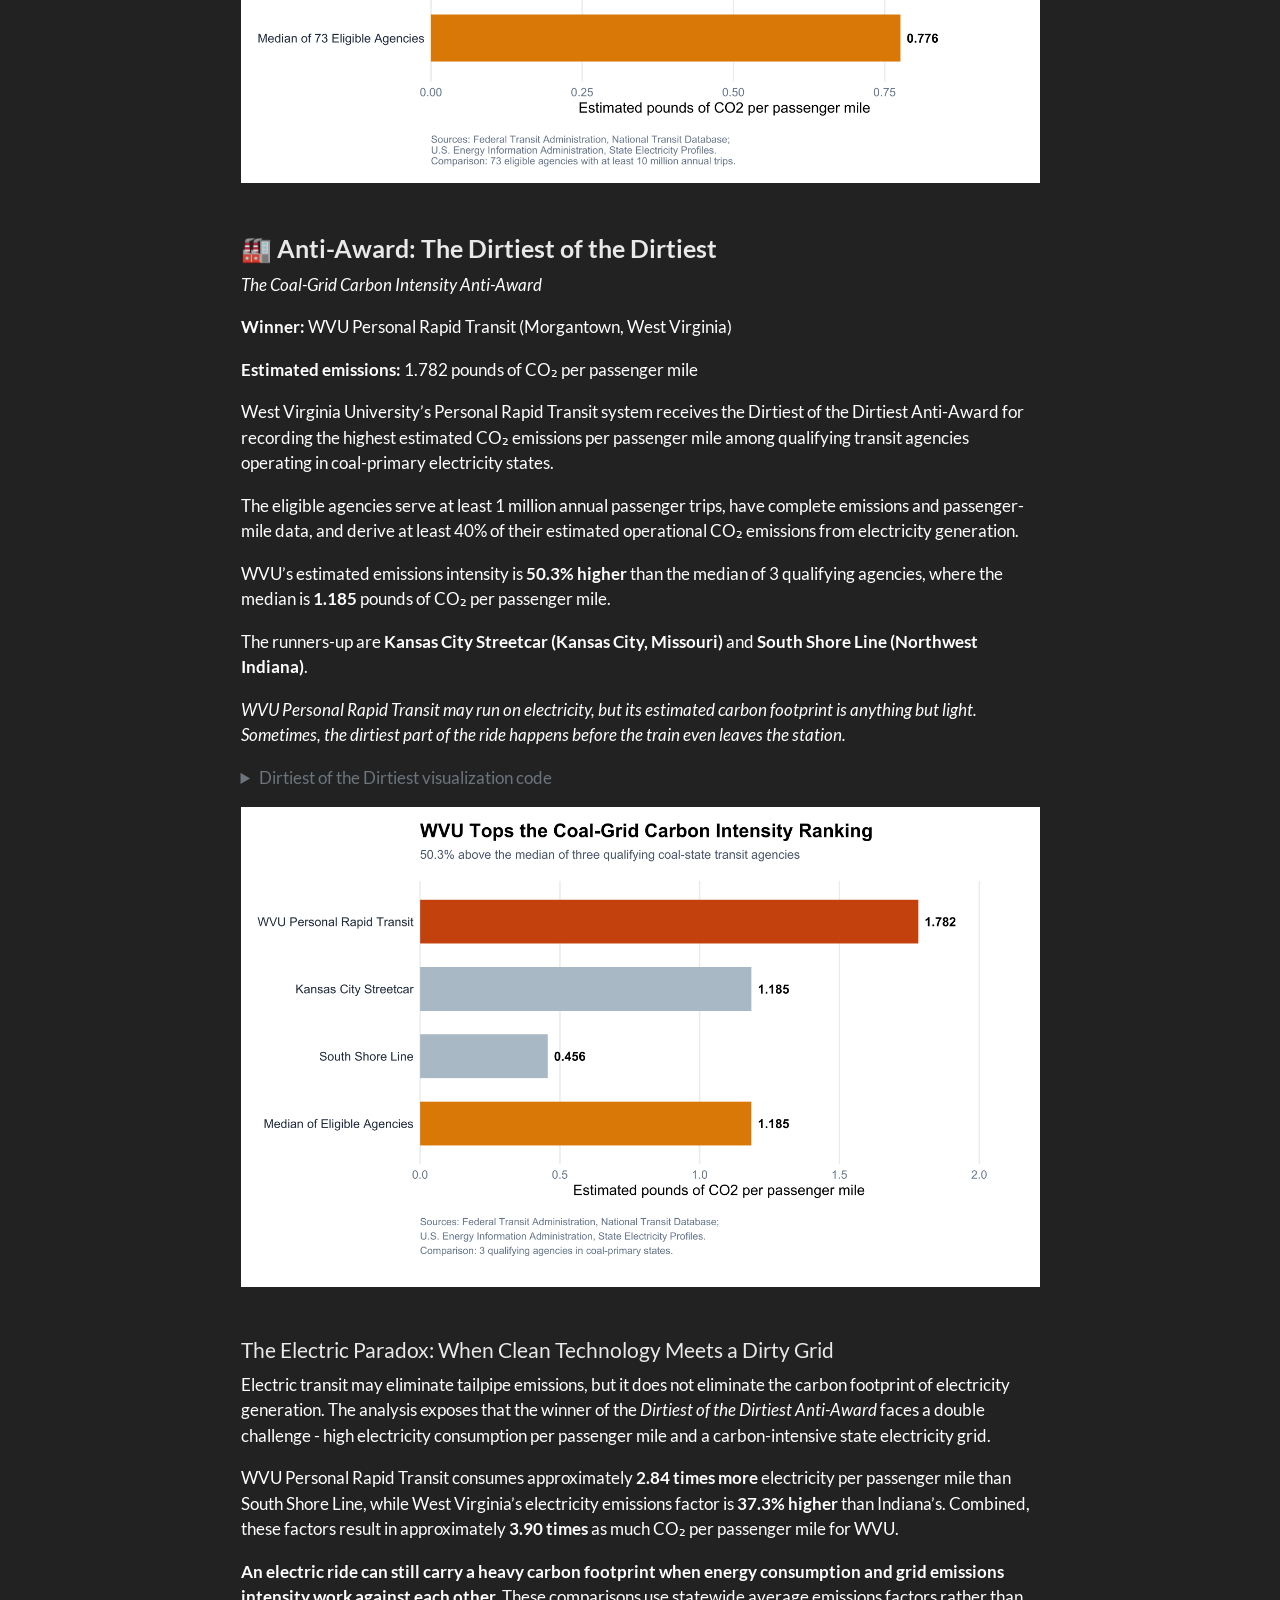
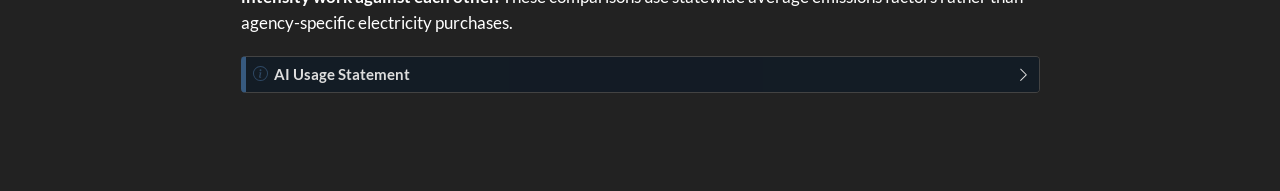
==== commit 65896522: "commiting html for github pages" ====
--- a/docs/mp02.html
+++ b/docs/mp02.html
@@ -7,11 +7,9 @@
 <meta name="viewport" content="width=device-width, initial-scale=1.0, user-scalable=yes">
 
 
-<title>mp02 – STA 9750 Submission Material</title>
+<title>Identifying Environmentally Responsible US Public Transit Systems – STA 9750 Submission Material</title>
 <style>
-/* Default styles provided by pandoc.
-** See https://pandoc.org/MANUAL.html#variables-for-html for config info.
-*/
+
 span.smallcaps{font-variant: small-caps;}
 div.columns{display: flex; gap: 1.5em;}
 div.column{flex: auto;}
@@ -22,30 +20,3993 @@
 div.hanging-indent{margin-left: 1.5em; text-indent: -1.5em;}
 ul.task-list{list-style: none;}
 ul.task-list li input[type="checkbox"] {
-  width: 0.8em;
-  margin: 0 0.8em 0.2em -1em; /* quarto-specific, see https://github.com/quarto-dev/quarto-cli/issues/4556 */ 
-  vertical-align: middle;
+width: 0.8em;
+margin: 0 0.8em 0.2em -1em;  vertical-align: middle;
+}
+
+html { -webkit-text-size-adjust: 100%; }
+pre > code.sourceCode { white-space: pre; position: relative; }
+pre > code.sourceCode > span { display: inline-block; line-height: 1.25; }
+pre > code.sourceCode > span:empty { height: 1.2em; }
+.sourceCode { overflow: visible; }
+code.sourceCode > span { color: inherit; text-decoration: inherit; }
+div.sourceCode { margin: 1em 0; }
+pre.sourceCode { margin: 0; }
+@media screen {
+div.sourceCode { overflow: auto; }
+}
+@media print {
+pre > code.sourceCode { white-space: pre-wrap; }
+pre > code.sourceCode > span { text-indent: -5em; padding-left: 5em; }
+}
+pre.numberSource code
+{ counter-reset: source-line 0; }
+pre.numberSource code > span
+{ position: relative; left: -4em; counter-increment: source-line; }
+pre.numberSource code > span > a:first-child::before
+{ content: counter(source-line);
+position: relative; left: -1em; text-align: right; vertical-align: baseline;
+border: none; display: inline-block;
+-webkit-touch-callout: none; -webkit-user-select: none;
+-khtml-user-select: none; -moz-user-select: none;
+-ms-user-select: none; user-select: none;
+padding: 0 4px; width: 4em;
+}
+pre.numberSource { margin-left: 3em; padding-left: 4px; }
+div.sourceCode
+{ }
+@media screen {
+pre > code.sourceCode > span > a:first-child::before { text-decoration: underline; }
 }
 </style>
 
 
-<script src="site_libs/quarto-nav/quarto-nav.js"></script>
-<script src="site_libs/quarto-nav/headroom.min.js"></script>
-<script src="site_libs/clipboard/clipboard.min.js"></script>
-<script src="site_libs/quarto-search/autocomplete.umd.js"></script>
-<script src="site_libs/quarto-search/fuse.min.js"></script>
-<script src="site_libs/quarto-search/quarto-search.js"></script>
+<script>const headroomChanged = new CustomEvent("quarto-hrChanged", {
+  detail: {},
+  bubbles: true,
+  cancelable: false,
+  composed: false,
+});
+
+const announceDismiss = () => {
+  const annEl = window.document.getElementById("quarto-announcement");
+  if (annEl) {
+    annEl.remove();
+
+    const annId = annEl.getAttribute("data-announcement-id");
+    window.localStorage.setItem(`quarto-announce-${annId}`, "true");
+  }
+};
+
+const announceRegister = () => {
+  const annEl = window.document.getElementById("quarto-announcement");
+  if (annEl) {
+    const annId = annEl.getAttribute("data-announcement-id");
+    const isDismissed =
+      window.localStorage.getItem(`quarto-announce-${annId}`) || false;
+    if (isDismissed) {
+      announceDismiss();
+      return;
+    } else {
+      annEl.classList.remove("hidden");
+    }
+
+    const actionEl = annEl.querySelector(".quarto-announcement-action");
+    if (actionEl) {
+      actionEl.addEventListener("click", function (e) {
+        e.preventDefault();
+        // Hide the bar immediately
+        announceDismiss();
+      });
+    }
+  }
+};
+
+window.document.addEventListener("DOMContentLoaded", function () {
+  let init = false;
+
+  announceRegister();
+
+  // Manage the back to top button, if one is present.
+  let lastScrollTop = window.pageYOffset || document.documentElement.scrollTop;
+  const scrollDownBuffer = 5;
+  const scrollUpBuffer = 35;
+  const btn = document.getElementById("quarto-back-to-top");
+  const hideBackToTop = () => {
+    btn.style.display = "none";
+  };
+  const showBackToTop = () => {
+    btn.style.display = "inline-block";
+  };
+  if (btn) {
+    window.document.addEventListener(
+      "scroll",
+      function () {
+        const currentScrollTop =
+          window.pageYOffset || document.documentElement.scrollTop;
+
+        // Shows and hides the button 'intelligently' as the user scrolls
+        if (currentScrollTop - scrollDownBuffer > lastScrollTop) {
+          hideBackToTop();
+          lastScrollTop = currentScrollTop <= 0 ? 0 : currentScrollTop;
+        } else if (currentScrollTop < lastScrollTop - scrollUpBuffer) {
+          showBackToTop();
+          lastScrollTop = currentScrollTop <= 0 ? 0 : currentScrollTop;
+        }
+
+        // Show the button at the bottom, hides it at the top
+        if (currentScrollTop <= 0) {
+          hideBackToTop();
+        } else if (
+          window.innerHeight + currentScrollTop >=
+          document.body.offsetHeight
+        ) {
+          showBackToTop();
+        }
+      },
+      false
+    );
+  }
+
+  function throttle(func, wait) {
+    var timeout;
+    return function () {
+      const context = this;
+      const args = arguments;
+      const later = function () {
+        clearTimeout(timeout);
+        timeout = null;
+        func.apply(context, args);
+      };
+
+      if (!timeout) {
+        timeout = setTimeout(later, wait);
+      }
+    };
+  }
+
+  function headerOffset() {
+    // Set an offset if there is are fixed top navbar
+    const headerEl = window.document.querySelector("header.fixed-top");
+    if (headerEl) {
+      return headerEl.clientHeight;
+    } else {
+      return 0;
+    }
+  }
+
+  function footerOffset() {
+    const footerEl = window.document.querySelector("footer.footer");
+    if (footerEl) {
+      return footerEl.clientHeight;
+    } else {
+      return 0;
+    }
+  }
+
+  function dashboardOffset() {
+    const dashboardNavEl = window.document.getElementById(
+      "quarto-dashboard-header"
+    );
+    if (dashboardNavEl !== null) {
+      return dashboardNavEl.clientHeight;
+    } else {
+      return 0;
+    }
+  }
+
+  function updateDocumentOffsetWithoutAnimation() {
+    updateDocumentOffset(false);
+  }
+
+  function updateDocumentOffset(animated) {
+    // set body offset
+    const topOffset = headerOffset();
+    const bodyOffset = topOffset + footerOffset() + dashboardOffset();
+    const bodyEl = window.document.body;
+    bodyEl.setAttribute("data-bs-offset", topOffset);
+    bodyEl.style.paddingTop = topOffset + "px";
+
+    // deal with sidebar offsets
+    const sidebars = window.document.querySelectorAll(
+      ".sidebar, .headroom-target"
+    );
+    sidebars.forEach((sidebar) => {
+      if (!animated) {
+        sidebar.classList.add("notransition");
+        // Remove the no transition class after the animation has time to complete
+        setTimeout(function () {
+          sidebar.classList.remove("notransition");
+        }, 201);
+      }
+
+      if (window.Headroom && sidebar.classList.contains("sidebar-unpinned")) {
+        sidebar.style.top = "0";
+        sidebar.style.maxHeight = "100vh";
+      } else {
+        sidebar.style.top = topOffset + "px";
+        sidebar.style.maxHeight = "calc(100vh - " + topOffset + "px)";
+      }
+    });
+
+    // allow space for footer
+    const mainContainer = window.document.querySelector(".quarto-container");
+    if (mainContainer) {
+      mainContainer.style.minHeight = "calc(100vh - " + bodyOffset + "px)";
+    }
+
+    // link offset
+    let linkStyle = window.document.querySelector("#quarto-target-style");
+    if (!linkStyle) {
+      linkStyle = window.document.createElement("style");
+      linkStyle.setAttribute("id", "quarto-target-style");
+      window.document.head.appendChild(linkStyle);
+    }
+    while (linkStyle.firstChild) {
+      linkStyle.removeChild(linkStyle.firstChild);
+    }
+    if (topOffset > 0) {
+      linkStyle.appendChild(
+        window.document.createTextNode(`
+      section:target::before {
+        content: "";
+        display: block;
+        height: ${topOffset}px;
+        margin: -${topOffset}px 0 0;
+      }`)
+      );
+    }
+    if (init) {
+      window.dispatchEvent(headroomChanged);
+    }
+    init = true;
+  }
+
+  // initialize headroom
+  var header = window.document.querySelector("#quarto-header");
+  if (header && window.Headroom) {
+    const headroom = new window.Headroom(header, {
+      tolerance: 5,
+      onPin: function () {
+        const sidebars = window.document.querySelectorAll(
+          ".sidebar, .headroom-target"
+        );
+        sidebars.forEach((sidebar) => {
+          sidebar.classList.remove("sidebar-unpinned");
+        });
+        updateDocumentOffset();
+      },
+      onUnpin: function () {
+        const sidebars = window.document.querySelectorAll(
+          ".sidebar, .headroom-target"
+        );
+        sidebars.forEach((sidebar) => {
+          sidebar.classList.add("sidebar-unpinned");
+        });
+        updateDocumentOffset();
+      },
+    });
+    headroom.init();
+
+    let frozen = false;
+    window.quartoToggleHeadroom = function () {
+      if (frozen) {
+        headroom.unfreeze();
+        frozen = false;
+      } else {
+        headroom.freeze();
+        frozen = true;
+      }
+    };
+  }
+
+  window.addEventListener(
+    "hashchange",
+    function (e) {
+      if (
+        getComputedStyle(document.documentElement).scrollBehavior !== "smooth"
+      ) {
+        window.scrollTo(0, window.pageYOffset - headerOffset());
+      }
+    },
+    false
+  );
+
+  // Observe size changed for the header
+  const headerEl = window.document.querySelector("header.fixed-top");
+  if (headerEl && window.ResizeObserver) {
+    const observer = new window.ResizeObserver(() => {
+      setTimeout(updateDocumentOffsetWithoutAnimation, 0);
+    });
+    observer.observe(headerEl, {
+      attributes: true,
+      childList: true,
+      characterData: true,
+    });
+  } else {
+    window.addEventListener(
+      "resize",
+      throttle(updateDocumentOffsetWithoutAnimation, 50)
+    );
+  }
+  setTimeout(updateDocumentOffsetWithoutAnimation, 250);
+
+  // fixup index.html links if we aren't on the filesystem
+  if (window.location.protocol !== "file:") {
+    const links = window.document.querySelectorAll("a");
+    for (let i = 0; i < links.length; i++) {
+      if (links[i].href) {
+        links[i].dataset.originalHref = links[i].href;
+        // only strip index.html at the end of the path (optionally followed
+        // by a query or fragment) so that files like index.html.md
+        // (alternate-format twins) are left alone (#14667)
+        links[i].href = links[i].href.replace(/\/index\.html(?=[?#]|$)/, "/");
+      }
+    }
+
+    // Fixup any sharing links that require urls
+    // Append url to any sharing urls
+    const sharingLinks = window.document.querySelectorAll(
+      "a.sidebar-tools-main-item, a.quarto-navigation-tool, a.quarto-navbar-tools, a.quarto-navbar-tools-item"
+    );
+    for (let i = 0; i < sharingLinks.length; i++) {
+      const sharingLink = sharingLinks[i];
+      const href = sharingLink.getAttribute("href");
+      if (href) {
+        sharingLink.setAttribute(
+          "href",
+          href.replace("|url|", window.location.href)
+        );
+      }
+    }
+
+    // Scroll the active navigation item into view, if necessary
+    const navSidebar = window.document.querySelector("nav#quarto-sidebar");
+    if (navSidebar) {
+      // Find the active item
+      const activeItem = navSidebar.querySelector("li.sidebar-item a.active");
+      if (activeItem) {
+        // Wait for the scroll height and height to resolve by observing size changes on the
+        // nav element that is scrollable
+        const resizeObserver = new ResizeObserver((_entries) => {
+          // The bottom of the element
+          const elBottom = activeItem.offsetTop;
+          const viewBottom = navSidebar.scrollTop + navSidebar.clientHeight;
+
+          // The element height and scroll height are the same, then we are still loading
+          if (viewBottom !== navSidebar.scrollHeight) {
+            // Determine if the item isn't visible and scroll to it
+            if (elBottom >= viewBottom) {
+              navSidebar.scrollTop = elBottom;
+            }
+
+            // stop observing now since we've completed the scroll
+            resizeObserver.unobserve(navSidebar);
+          }
+        });
+        resizeObserver.observe(navSidebar);
+      }
+    }
+  }
+});
+</script>
+<script>/*!
+ * headroom.js v0.12.0 - Give your page some headroom. Hide your header until you need it
+ * Copyright (c) 2020 Nick Williams - http://wicky.nillia.ms/headroom.js
+ * License: MIT
+ */
+
+!function(t,n){"object"==typeof exports&&"undefined"!=typeof module?module.exports=n():"function"==typeof define&&define.amd?define(n):(t=t||self).Headroom=n()}(this,function(){"use strict";function t(){return"undefined"!=typeof window}function d(t){return function(t){return t&&t.document&&function(t){return 9===t.nodeType}(t.document)}(t)?function(t){var n=t.document,o=n.body,s=n.documentElement;return{scrollHeight:function(){return Math.max(o.scrollHeight,s.scrollHeight,o.offsetHeight,s.offsetHeight,o.clientHeight,s.clientHeight)},height:function(){return t.innerHeight||s.clientHeight||o.clientHeight},scrollY:function(){return void 0!==t.pageYOffset?t.pageYOffset:(s||o.parentNode||o).scrollTop}}}(t):function(t){return{scrollHeight:function(){return Math.max(t.scrollHeight,t.offsetHeight,t.clientHeight)},height:function(){return Math.max(t.offsetHeight,t.clientHeight)},scrollY:function(){return t.scrollTop}}}(t)}function n(t,s,e){var n,o=function(){var n=!1;try{var t={get passive(){n=!0}};window.addEventListener("test",t,t),window.removeEventListener("test",t,t)}catch(t){n=!1}return n}(),i=!1,r=d(t),l=r.scrollY(),a={};function c(){var t=Math.round(r.scrollY()),n=r.height(),o=r.scrollHeight();a.scrollY=t,a.lastScrollY=l,a.direction=l<t?"down":"up",a.distance=Math.abs(t-l),a.isOutOfBounds=t<0||o<t+n,a.top=t<=s.offset[a.direction],a.bottom=o<=t+n,a.toleranceExceeded=a.distance>s.tolerance[a.direction],e(a),l=t,i=!1}function h(){i||(i=!0,n=requestAnimationFrame(c))}var u=!!o&&{passive:!0,capture:!1};return t.addEventListener("scroll",h,u),c(),{destroy:function(){cancelAnimationFrame(n),t.removeEventListener("scroll",h,u)}}}function o(t){return t===Object(t)?t:{down:t,up:t}}function s(t,n){n=n||{},Object.assign(this,s.options,n),this.classes=Object.assign({},s.options.classes,n.classes),this.elem=t,this.tolerance=o(this.tolerance),this.offset=o(this.offset),this.initialised=!1,this.frozen=!1}return s.prototype={constructor:s,init:function(){return s.cutsTheMustard&&!this.initialised&&(this.addClass("initial"),this.initialised=!0,setTimeout(function(t){t.scrollTracker=n(t.scroller,{offset:t.offset,tolerance:t.tolerance},t.update.bind(t))},100,this)),this},destroy:function(){this.initialised=!1,Object.keys(this.classes).forEach(this.removeClass,this),this.scrollTracker.destroy()},unpin:function(){!this.hasClass("pinned")&&this.hasClass("unpinned")||(this.addClass("unpinned"),this.removeClass("pinned"),this.onUnpin&&this.onUnpin.call(this))},pin:function(){this.hasClass("unpinned")&&(this.addClass("pinned"),this.removeClass("unpinned"),this.onPin&&this.onPin.call(this))},freeze:function(){this.frozen=!0,this.addClass("frozen")},unfreeze:function(){this.frozen=!1,this.removeClass("frozen")},top:function(){this.hasClass("top")||(this.addClass("top"),this.removeClass("notTop"),this.onTop&&this.onTop.call(this))},notTop:function(){this.hasClass("notTop")||(this.addClass("notTop"),this.removeClass("top"),this.onNotTop&&this.onNotTop.call(this))},bottom:function(){this.hasClass("bottom")||(this.addClass("bottom"),this.removeClass("notBottom"),this.onBottom&&this.onBottom.call(this))},notBottom:function(){this.hasClass("notBottom")||(this.addClass("notBottom"),this.removeClass("bottom"),this.onNotBottom&&this.onNotBottom.call(this))},shouldUnpin:function(t){return"down"===t.direction&&!t.top&&t.toleranceExceeded},shouldPin:function(t){return"up"===t.direction&&t.toleranceExceeded||t.top},addClass:function(t){this.elem.classList.add.apply(this.elem.classList,this.classes[t].split(" "))},removeClass:function(t){this.elem.classList.remove.apply(this.elem.classList,this.classes[t].split(" "))},hasClass:function(t){return this.classes[t].split(" ").every(function(t){return this.classList.contains(t)},this.elem)},update:function(t){t.isOutOfBounds||!0!==this.frozen&&(t.top?this.top():this.notTop(),t.bottom?this.bottom():this.notBottom(),this.shouldUnpin(t)?this.unpin():this.shouldPin(t)&&this.pin())}},s.options={tolerance:{up:0,down:0},offset:0,scroller:t()?window:null,classes:{frozen:"headroom--frozen",pinned:"headroom--pinned",unpinned:"headroom--unpinned",top:"headroom--top",notTop:"headroom--not-top",bottom:"headroom--bottom",notBottom:"headroom--not-bottom",initial:"headroom"}},s.cutsTheMustard=!!(t()&&function(){}.bind&&"classList"in document.documentElement&&Object.assign&&Object.keys&&requestAnimationFrame),s});
+</script>
+<script>/*!
+ * clipboard.js v2.0.11
+ * https://clipboardjs.com/
+ *
+ * Licensed MIT © Zeno Rocha
+ */
+!function(t,e){"object"==typeof exports&&"object"==typeof module?module.exports=e():"function"==typeof define&&define.amd?define([],e):"object"==typeof exports?exports.ClipboardJS=e():t.ClipboardJS=e()}(this,function(){return n={686:function(t,e,n){"use strict";n.d(e,{default:function(){return b}});var e=n(279),i=n.n(e),e=n(370),u=n.n(e),e=n(817),r=n.n(e);function c(t){try{return document.execCommand(t)}catch(t){return}}var a=function(t){t=r()(t);return c("cut"),t};function o(t,e){var n,o,t=(n=t,o="rtl"===document.documentElement.getAttribute("dir"),(t=document.createElement("textarea")).style.fontSize="12pt",t.style.border="0",t.style.padding="0",t.style.margin="0",t.style.position="absolute",t.style[o?"right":"left"]="-9999px",o=window.pageYOffset||document.documentElement.scrollTop,t.style.top="".concat(o,"px"),t.setAttribute("readonly",""),t.value=n,t);return e.container.appendChild(t),e=r()(t),c("copy"),t.remove(),e}var f=function(t){var e=1<arguments.length&&void 0!==arguments[1]?arguments[1]:{container:document.body},n="";return"string"==typeof t?n=o(t,e):t instanceof HTMLInputElement&&!["text","search","url","tel","password"].includes(null==t?void 0:t.type)?n=o(t.value,e):(n=r()(t),c("copy")),n};function l(t){return(l="function"==typeof Symbol&&"symbol"==typeof Symbol.iterator?function(t){return typeof t}:function(t){return t&&"function"==typeof Symbol&&t.constructor===Symbol&&t!==Symbol.prototype?"symbol":typeof t})(t)}var s=function(){var t=0<arguments.length&&void 0!==arguments[0]?arguments[0]:{},e=t.action,n=void 0===e?"copy":e,o=t.container,e=t.target,t=t.text;if("copy"!==n&&"cut"!==n)throw new Error('Invalid "action" value, use either "copy" or "cut"');if(void 0!==e){if(!e||"object"!==l(e)||1!==e.nodeType)throw new Error('Invalid "target" value, use a valid Element');if("copy"===n&&e.hasAttribute("disabled"))throw new Error('Invalid "target" attribute. Please use "readonly" instead of "disabled" attribute');if("cut"===n&&(e.hasAttribute("readonly")||e.hasAttribute("disabled")))throw new Error('Invalid "target" attribute. You can\'t cut text from elements with "readonly" or "disabled" attributes')}return t?f(t,{container:o}):e?"cut"===n?a(e):f(e,{container:o}):void 0};function p(t){return(p="function"==typeof Symbol&&"symbol"==typeof Symbol.iterator?function(t){return typeof t}:function(t){return t&&"function"==typeof Symbol&&t.constructor===Symbol&&t!==Symbol.prototype?"symbol":typeof t})(t)}function d(t,e){for(var n=0;n<e.length;n++){var o=e[n];o.enumerable=o.enumerable||!1,o.configurable=!0,"value"in o&&(o.writable=!0),Object.defineProperty(t,o.key,o)}}function y(t,e){return(y=Object.setPrototypeOf||function(t,e){return t.__proto__=e,t})(t,e)}function h(n){var o=function(){if("undefined"==typeof Reflect||!Reflect.construct)return!1;if(Reflect.construct.sham)return!1;if("function"==typeof Proxy)return!0;try{return Date.prototype.toString.call(Reflect.construct(Date,[],function(){})),!0}catch(t){return!1}}();return function(){var t,e=v(n);return t=o?(t=v(this).constructor,Reflect.construct(e,arguments,t)):e.apply(this,arguments),e=this,!(t=t)||"object"!==p(t)&&"function"!=typeof t?function(t){if(void 0!==t)return t;throw new ReferenceError("this hasn't been initialised - super() hasn't been called")}(e):t}}function v(t){return(v=Object.setPrototypeOf?Object.getPrototypeOf:function(t){return t.__proto__||Object.getPrototypeOf(t)})(t)}function m(t,e){t="data-clipboard-".concat(t);if(e.hasAttribute(t))return e.getAttribute(t)}var b=function(){!function(t,e){if("function"!=typeof e&&null!==e)throw new TypeError("Super expression must either be null or a function");t.prototype=Object.create(e&&e.prototype,{constructor:{value:t,writable:!0,configurable:!0}}),e&&y(t,e)}(r,i());var t,e,n,o=h(r);function r(t,e){var n;return function(t){if(!(t instanceof r))throw new TypeError("Cannot call a class as a function")}(this),(n=o.call(this)).resolveOptions(e),n.listenClick(t),n}return t=r,n=[{key:"copy",value:function(t){var e=1<arguments.length&&void 0!==arguments[1]?arguments[1]:{container:document.body};return f(t,e)}},{key:"cut",value:function(t){return a(t)}},{key:"isSupported",value:function(){var t=0<arguments.length&&void 0!==arguments[0]?arguments[0]:["copy","cut"],t="string"==typeof t?[t]:t,e=!!document.queryCommandSupported;return t.forEach(function(t){e=e&&!!document.queryCommandSupported(t)}),e}}],(e=[{key:"resolveOptions",value:function(){var t=0<arguments.length&&void 0!==arguments[0]?arguments[0]:{};this.action="function"==typeof t.action?t.action:this.defaultAction,this.target="function"==typeof t.target?t.target:this.defaultTarget,this.text="function"==typeof t.text?t.text:this.defaultText,this.container="object"===p(t.container)?t.container:document.body}},{key:"listenClick",value:function(t){var e=this;this.listener=u()(t,"click",function(t){return e.onClick(t)})}},{key:"onClick",value:function(t){var e=t.delegateTarget||t.currentTarget,n=this.action(e)||"copy",t=s({action:n,container:this.container,target:this.target(e),text:this.text(e)});this.emit(t?"success":"error",{action:n,text:t,trigger:e,clearSelection:function(){e&&e.focus(),window.getSelection().removeAllRanges()}})}},{key:"defaultAction",value:function(t){return m("action",t)}},{key:"defaultTarget",value:function(t){t=m("target",t);if(t)return document.querySelector(t)}},{key:"defaultText",value:function(t){return m("text",t)}},{key:"destroy",value:function(){this.listener.destroy()}}])&&d(t.prototype,e),n&&d(t,n),r}()},828:function(t){var e;"undefined"==typeof Element||Element.prototype.matches||((e=Element.prototype).matches=e.matchesSelector||e.mozMatchesSelector||e.msMatchesSelector||e.oMatchesSelector||e.webkitMatchesSelector),t.exports=function(t,e){for(;t&&9!==t.nodeType;){if("function"==typeof t.matches&&t.matches(e))return t;t=t.parentNode}}},438:function(t,e,n){var u=n(828);function i(t,e,n,o,r){var i=function(e,n,t,o){return function(t){t.delegateTarget=u(t.target,n),t.delegateTarget&&o.call(e,t)}}.apply(this,arguments);return t.addEventListener(n,i,r),{destroy:function(){t.removeEventListener(n,i,r)}}}t.exports=function(t,e,n,o,r){return"function"==typeof t.addEventListener?i.apply(null,arguments):"function"==typeof n?i.bind(null,document).apply(null,arguments):("string"==typeof t&&(t=document.querySelectorAll(t)),Array.prototype.map.call(t,function(t){return i(t,e,n,o,r)}))}},879:function(t,n){n.node=function(t){return void 0!==t&&t instanceof HTMLElement&&1===t.nodeType},n.nodeList=function(t){var e=Object.prototype.toString.call(t);return void 0!==t&&("[object NodeList]"===e||"[object HTMLCollection]"===e)&&"length"in t&&(0===t.length||n.node(t[0]))},n.string=function(t){return"string"==typeof t||t instanceof String},n.fn=function(t){return"[object Function]"===Object.prototype.toString.call(t)}},370:function(t,e,n){var f=n(879),l=n(438);t.exports=function(t,e,n){if(!t&&!e&&!n)throw new Error("Missing required arguments");if(!f.string(e))throw new TypeError("Second argument must be a String");if(!f.fn(n))throw new TypeError("Third argument must be a Function");if(f.node(t))return c=e,a=n,(u=t).addEventListener(c,a),{destroy:function(){u.removeEventListener(c,a)}};if(f.nodeList(t))return o=t,r=e,i=n,Array.prototype.forEach.call(o,function(t){t.addEventListener(r,i)}),{destroy:function(){Array.prototype.forEach.call(o,function(t){t.removeEventListener(r,i)})}};if(f.string(t))return t=t,e=e,n=n,l(document.body,t,e,n);throw new TypeError("First argument must be a String, HTMLElement, HTMLCollection, or NodeList");var o,r,i,u,c,a}},817:function(t){t.exports=function(t){var e,n="SELECT"===t.nodeName?(t.focus(),t.value):"INPUT"===t.nodeName||"TEXTAREA"===t.nodeName?((e=t.hasAttribute("readonly"))||t.setAttribute("readonly",""),t.select(),t.setSelectionRange(0,t.value.length),e||t.removeAttribute("readonly"),t.value):(t.hasAttribute("contenteditable")&&t.focus(),n=window.getSelection(),(e=document.createRange()).selectNodeContents(t),n.removeAllRanges(),n.addRange(e),n.toString());return n}},279:function(t){function e(){}e.prototype={on:function(t,e,n){var o=this.e||(this.e={});return(o[t]||(o[t]=[])).push({fn:e,ctx:n}),this},once:function(t,e,n){var o=this;function r(){o.off(t,r),e.apply(n,arguments)}return r._=e,this.on(t,r,n)},emit:function(t){for(var e=[].slice.call(arguments,1),n=((this.e||(this.e={}))[t]||[]).slice(),o=0,r=n.length;o<r;o++)n[o].fn.apply(n[o].ctx,e);return this},off:function(t,e){var n=this.e||(this.e={}),o=n[t],r=[];if(o&&e)for(var i=0,u=o.length;i<u;i++)o[i].fn!==e&&o[i].fn._!==e&&r.push(o[i]);return r.length?n[t]=r:delete n[t],this}},t.exports=e,t.exports.TinyEmitter=e}},r={},o.n=function(t){var e=t&&t.__esModule?function(){return t.default}:function(){return t};return o.d(e,{a:e}),e},o.d=function(t,e){for(var n in e)o.o(e,n)&&!o.o(t,n)&&Object.defineProperty(t,n,{enumerable:!0,get:e[n]})},o.o=function(t,e){return Object.prototype.hasOwnProperty.call(t,e)},o(686).default;function o(t){if(r[t])return r[t].exports;var e=r[t]={exports:{}};return n[t](e,e.exports,o),e.exports}var n,r});</script>
+<script>/*! @algolia/autocomplete-js 1.19.1 | MIT License | © Algolia, Inc. and contributors | https://github.com/algolia/autocomplete */
+!function(e,t){"object"==typeof exports&&"undefined"!=typeof module?t(exports):"function"==typeof define&&define.amd?define(["exports"],t):t((e="undefined"!=typeof globalThis?globalThis:e||self)["@algolia/autocomplete-js"]={})}(this,(function(e){"use strict";function t(e,t){var n=Object.keys(e);if(Object.getOwnPropertySymbols){var r=Object.getOwnPropertySymbols(e);t&&(r=r.filter((function(t){return Object.getOwnPropertyDescriptor(e,t).enumerable}))),n.push.apply(n,r)}return n}function n(e){for(var n=1;n<arguments.length;n++){var r=null!=arguments[n]?arguments[n]:{};n%2?t(Object(r),!0).forEach((function(t){o(e,t,r[t])})):Object.getOwnPropertyDescriptors?Object.defineProperties(e,Object.getOwnPropertyDescriptors(r)):t(Object(r)).forEach((function(t){Object.defineProperty(e,t,Object.getOwnPropertyDescriptor(r,t))}))}return e}function r(e){return r="function"==typeof Symbol&&"symbol"==typeof Symbol.iterator?function(e){return typeof e}:function(e){return e&&"function"==typeof Symbol&&e.constructor===Symbol&&e!==Symbol.prototype?"symbol":typeof e},r(e)}function o(e,t,n){return(t=function(e){var t=function(e,t){if("object"!=typeof e||null===e)return e;var n=e[Symbol.toPrimitive];if(void 0!==n){var r=n.call(e,t||"default");if("object"!=typeof r)return r;throw new TypeError("@@toPrimitive must return a primitive value.")}return("string"===t?String:Number)(e)}(e,"string");return"symbol"==typeof t?t:String(t)}(t))in e?Object.defineProperty(e,t,{value:n,enumerable:!0,configurable:!0,writable:!0}):e[t]=n,e}function i(){return i=Object.assign?Object.assign.bind():function(e){for(var t=1;t<arguments.length;t++){var n=arguments[t];for(var r in n)Object.prototype.hasOwnProperty.call(n,r)&&(e[r]=n[r])}return e},i.apply(this,arguments)}function u(e,t){if(null==e)return{};var n,r,o=function(e,t){if(null==e)return{};var n,r,o={},i=Object.keys(e);for(r=0;r<i.length;r++)n=i[r],t.indexOf(n)>=0||(o[n]=e[n]);return o}(e,t);if(Object.getOwnPropertySymbols){var i=Object.getOwnPropertySymbols(e);for(r=0;r<i.length;r++)n=i[r],t.indexOf(n)>=0||Object.prototype.propertyIsEnumerable.call(e,n)&&(o[n]=e[n])}return o}function a(e,t){return function(e){if(Array.isArray(e))return e}(e)||function(e,t){var n=null==e?null:"undefined"!=typeof Symbol&&e[Symbol.iterator]||e["@@iterator"];if(null!=n){var r,o,i,u,a=[],l=!0,c=!1;try{if(i=(n=n.call(e)).next,0===t){if(Object(n)!==n)return;l=!1}else for(;!(l=(r=i.call(n)).done)&&(a.push(r.value),a.length!==t);l=!0);}catch(e){c=!0,o=e}finally{try{if(!l&&null!=n.return&&(u=n.return(),Object(u)!==u))return}finally{if(c)throw o}}return a}}(e,t)||c(e,t)||function(){throw new TypeError("Invalid attempt to destructure non-iterable instance.\nIn order to be iterable, non-array objects must have a [Symbol.iterator]() method.")}()}function l(e){return function(e){if(Array.isArray(e))return s(e)}(e)||function(e){if("undefined"!=typeof Symbol&&null!=e[Symbol.iterator]||null!=e["@@iterator"])return Array.from(e)}(e)||c(e)||function(){throw new TypeError("Invalid attempt to spread non-iterable instance.\nIn order to be iterable, non-array objects must have a [Symbol.iterator]() method.")}()}function c(e,t){if(e){if("string"==typeof e)return s(e,t);var n=Object.prototype.toString.call(e).slice(8,-1);return"Object"===n&&e.constructor&&(n=e.constructor.name),"Map"===n||"Set"===n?Array.from(e):"Arguments"===n||/^(?:Ui|I)nt(?:8|16|32)(?:Clamped)?Array$/.test(n)?s(e,t):void 0}}function s(e,t){(null==t||t>e.length)&&(t=e.length);for(var n=0,r=new Array(t);n<t;n++)r[n]=e[n];return r}function f(e){return{current:e}}function p(e,t){var n=void 0;return function(){for(var r=arguments.length,o=new Array(r),i=0;i<r;i++)o[i]=arguments[i];n&&clearTimeout(n),n=setTimeout((function(){return e.apply(void 0,o)}),t)}}function m(e){return e.reduce((function(e,t){return e.concat(t)}),[])}var v=0;function d(){return"autocomplete-".concat(v++)}function y(e,t){return t.reduce((function(e,t){return e&&e[t]}),e)}function b(e){return 0===e.collections.length?0:e.collections.reduce((function(e,t){return e+t.items.length}),0)}function g(e){return e!==Object(e)}function h(e,t){if(e===t)return!0;if(g(e)||g(t)||"function"==typeof e||"function"==typeof t)return e===t;if(Object.keys(e).length!==Object.keys(t).length)return!1;for(var n=0,r=Object.keys(e);n<r.length;n++){var o=r[n];if(!(o in t))return!1;if(!h(e[o],t[o]))return!1}return!0}var _=function(){};var O="1.19.1",S=[{segment:"autocomplete-core",version:O}];function j(e){var t=e.item,n=e.items,r=void 0===n?[]:n;return{index:t.__autocomplete_indexName,items:[t],positions:[1+r.findIndex((function(e){return e.objectID===t.objectID}))],queryID:t.__autocomplete_queryID,algoliaSource:["autocomplete"]}}function P(e,t){return function(e){if(Array.isArray(e))return e}(e)||function(e,t){var n=null==e?null:"undefined"!=typeof Symbol&&e[Symbol.iterator]||e["@@iterator"];if(null!=n){var r,o,i,u,a=[],l=!0,c=!1;try{if(i=(n=n.call(e)).next,0===t){if(Object(n)!==n)return;l=!1}else for(;!(l=(r=i.call(n)).done)&&(a.push(r.value),a.length!==t);l=!0);}catch(e){c=!0,o=e}finally{try{if(!l&&null!=n.return&&(u=n.return(),Object(u)!==u))return}finally{if(c)throw o}}return a}}(e,t)||function(e,t){if(!e)return;if("string"==typeof e)return w(e,t);var n=Object.prototype.toString.call(e).slice(8,-1);"Object"===n&&e.constructor&&(n=e.constructor.name);if("Map"===n||"Set"===n)return Array.from(e);if("Arguments"===n||/^(?:Ui|I)nt(?:8|16|32)(?:Clamped)?Array$/.test(n))return w(e,t)}(e,t)||function(){throw new TypeError("Invalid attempt to destructure non-iterable instance.\nIn order to be iterable, non-array objects must have a [Symbol.iterator]() method.")}()}function w(e,t){(null==t||t>e.length)&&(t=e.length);for(var n=0,r=new Array(t);n<t;n++)r[n]=e[n];return r}var I=["items"],A=["items"];function E(e){return E="function"==typeof Symbol&&"symbol"==typeof Symbol.iterator?function(e){return typeof e}:function(e){return e&&"function"==typeof Symbol&&e.constructor===Symbol&&e!==Symbol.prototype?"symbol":typeof e},E(e)}function D(e){return function(e){if(Array.isArray(e))return C(e)}(e)||function(e){if("undefined"!=typeof Symbol&&null!=e[Symbol.iterator]||null!=e["@@iterator"])return Array.from(e)}(e)||function(e,t){if(!e)return;if("string"==typeof e)return C(e,t);var n=Object.prototype.toString.call(e).slice(8,-1);"Object"===n&&e.constructor&&(n=e.constructor.name);if("Map"===n||"Set"===n)return Array.from(e);if("Arguments"===n||/^(?:Ui|I)nt(?:8|16|32)(?:Clamped)?Array$/.test(n))return C(e,t)}(e)||function(){throw new TypeError("Invalid attempt to spread non-iterable instance.\nIn order to be iterable, non-array objects must have a [Symbol.iterator]() method.")}()}function C(e,t){(null==t||t>e.length)&&(t=e.length);for(var n=0,r=new Array(t);n<t;n++)r[n]=e[n];return r}function k(e,t){if(null==e)return{};var n,r,o=function(e,t){if(null==e)return{};var n,r,o={},i=Object.keys(e);for(r=0;r<i.length;r++)n=i[r],t.indexOf(n)>=0||(o[n]=e[n]);return o}(e,t);if(Object.getOwnPropertySymbols){var i=Object.getOwnPropertySymbols(e);for(r=0;r<i.length;r++)n=i[r],t.indexOf(n)>=0||Object.prototype.propertyIsEnumerable.call(e,n)&&(o[n]=e[n])}return o}function x(e,t){var n=Object.keys(e);if(Object.getOwnPropertySymbols){var r=Object.getOwnPropertySymbols(e);t&&(r=r.filter((function(t){return Object.getOwnPropertyDescriptor(e,t).enumerable}))),n.push.apply(n,r)}return n}function N(e){for(var t=1;t<arguments.length;t++){var n=null!=arguments[t]?arguments[t]:{};t%2?x(Object(n),!0).forEach((function(t){T(e,t,n[t])})):Object.getOwnPropertyDescriptors?Object.defineProperties(e,Object.getOwnPropertyDescriptors(n)):x(Object(n)).forEach((function(t){Object.defineProperty(e,t,Object.getOwnPropertyDescriptor(n,t))}))}return e}function T(e,t,n){return(t=function(e){var t=function(e,t){if("object"!==E(e)||null===e)return e;var n=e[Symbol.toPrimitive];if(void 0!==n){var r=n.call(e,t||"default");if("object"!==E(r))return r;throw new TypeError("@@toPrimitive must return a primitive value.")}return("string"===t?String:Number)(e)}(e,"string");return"symbol"===E(t)?t:String(t)}(t))in e?Object.defineProperty(e,t,{value:n,enumerable:!0,configurable:!0,writable:!0}):e[t]=n,e}function q(e){for(var t=arguments.length>1&&void 0!==arguments[1]?arguments[1]:20,n=[],r=0;r<e.objectIDs.length;r+=t)n.push(N(N({},e),{},{objectIDs:e.objectIDs.slice(r,r+t)}));return n}function B(e){return e.map((function(e){var t=e.items,n=k(e,I);return N(N({},n),{},{objectIDs:(null==t?void 0:t.map((function(e){return e.objectID})))||n.objectIDs})}))}function R(e){var t,n,r,o=(t=P((e.version||"").split(".").map(Number),2),n=t[0],r=t[1],n>=3||2===n&&r>=4||1===n&&r>=10);function i(t,n,r){if(o&&void 0!==r){var i=r[0].__autocomplete_algoliaCredentials,u={"X-Algolia-Application-Id":i.appId,"X-Algolia-API-Key":i.apiKey};e.apply(void 0,[t].concat(D(n),[{headers:u}]))}else e.apply(void 0,[t].concat(D(n)))}return{init:function(t,n){e("init",{appId:t,apiKey:n})},setAuthenticatedUserToken:function(t){e("setAuthenticatedUserToken",t)},setUserToken:function(t){e("setUserToken",t)},clickedObjectIDsAfterSearch:function(){for(var e=arguments.length,t=new Array(e),n=0;n<e;n++)t[n]=arguments[n];t.length>0&&i("clickedObjectIDsAfterSearch",B(t),t[0].items)},clickedObjectIDs:function(){for(var e=arguments.length,t=new Array(e),n=0;n<e;n++)t[n]=arguments[n];t.length>0&&i("clickedObjectIDs",B(t),t[0].items)},clickedFilters:function(){for(var t=arguments.length,n=new Array(t),r=0;r<t;r++)n[r]=arguments[r];n.length>0&&e.apply(void 0,["clickedFilters"].concat(n))},convertedObjectIDsAfterSearch:function(){for(var e=arguments.length,t=new Array(e),n=0;n<e;n++)t[n]=arguments[n];t.length>0&&i("convertedObjectIDsAfterSearch",B(t),t[0].items)},convertedObjectIDs:function(){for(var e=arguments.length,t=new Array(e),n=0;n<e;n++)t[n]=arguments[n];t.length>0&&i("convertedObjectIDs",B(t),t[0].items)},convertedFilters:function(){for(var t=arguments.length,n=new Array(t),r=0;r<t;r++)n[r]=arguments[r];n.length>0&&e.apply(void 0,["convertedFilters"].concat(n))},viewedObjectIDs:function(){for(var e=arguments.length,t=new Array(e),n=0;n<e;n++)t[n]=arguments[n];t.length>0&&t.reduce((function(e,t){var n=t.items,r=k(t,A);return[].concat(D(e),D(q(N(N({},r),{},{objectIDs:(null==n?void 0:n.map((function(e){return e.objectID})))||r.objectIDs})).map((function(e){return{items:n,payload:e}}))))}),[]).forEach((function(e){var t=e.items;return i("viewedObjectIDs",[e.payload],t)}))},viewedFilters:function(){for(var t=arguments.length,n=new Array(t),r=0;r<t;r++)n[r]=arguments[r];n.length>0&&e.apply(void 0,["viewedFilters"].concat(n))}}}function L(e){var t=e.items.reduce((function(e,t){var n;return e[t.__autocomplete_indexName]=(null!==(n=e[t.__autocomplete_indexName])&&void 0!==n?n:[]).concat(t),e}),{});return Object.keys(t).map((function(e){return{index:e,items:t[e],algoliaSource:["autocomplete"]}}))}function F(e){return e.objectID&&e.__autocomplete_indexName&&e.__autocomplete_queryID}function U(e){return U="function"==typeof Symbol&&"symbol"==typeof Symbol.iterator?function(e){return typeof e}:function(e){return e&&"function"==typeof Symbol&&e.constructor===Symbol&&e!==Symbol.prototype?"symbol":typeof e},U(e)}function M(e){return function(e){if(Array.isArray(e))return H(e)}(e)||function(e){if("undefined"!=typeof Symbol&&null!=e[Symbol.iterator]||null!=e["@@iterator"])return Array.from(e)}(e)||function(e,t){if(!e)return;if("string"==typeof e)return H(e,t);var n=Object.prototype.toString.call(e).slice(8,-1);"Object"===n&&e.constructor&&(n=e.constructor.name);if("Map"===n||"Set"===n)return Array.from(e);if("Arguments"===n||/^(?:Ui|I)nt(?:8|16|32)(?:Clamped)?Array$/.test(n))return H(e,t)}(e)||function(){throw new TypeError("Invalid attempt to spread non-iterable instance.\nIn order to be iterable, non-array objects must have a [Symbol.iterator]() method.")}()}function H(e,t){(null==t||t>e.length)&&(t=e.length);for(var n=0,r=new Array(t);n<t;n++)r[n]=e[n];return r}function V(e,t){var n=Object.keys(e);if(Object.getOwnPropertySymbols){var r=Object.getOwnPropertySymbols(e);t&&(r=r.filter((function(t){return Object.getOwnPropertyDescriptor(e,t).enumerable}))),n.push.apply(n,r)}return n}function W(e){for(var t=1;t<arguments.length;t++){var n=null!=arguments[t]?arguments[t]:{};t%2?V(Object(n),!0).forEach((function(t){Q(e,t,n[t])})):Object.getOwnPropertyDescriptors?Object.defineProperties(e,Object.getOwnPropertyDescriptors(n)):V(Object(n)).forEach((function(t){Object.defineProperty(e,t,Object.getOwnPropertyDescriptor(n,t))}))}return e}function Q(e,t,n){return(t=function(e){var t=function(e,t){if("object"!==U(e)||null===e)return e;var n=e[Symbol.toPrimitive];if(void 0!==n){var r=n.call(e,t||"default");if("object"!==U(r))return r;throw new TypeError("@@toPrimitive must return a primitive value.")}return("string"===t?String:Number)(e)}(e,"string");return"symbol"===U(t)?t:String(t)}(t))in e?Object.defineProperty(e,t,{value:n,enumerable:!0,configurable:!0,writable:!0}):e[t]=n,e}var K="2.15.0",$="https://cdn.jsdelivr.net/npm/search-insights@".concat(K,"/dist/search-insights.min.js"),z=p((function(e){var t=e.onItemsChange,n=e.items,r=e.insights,o=e.state;t({insights:r,insightsEvents:L({items:n}).map((function(e){return W({eventName:"Items Viewed"},e)})),state:o})}),400);function G(e){var t=function(e){return W({onItemsChange:function(e){var t=e.insights,n=e.insightsEvents,r=e.state;t.viewedObjectIDs.apply(t,M(n.map((function(e){return W(W({},e),{},{algoliaSource:J(e.algoliaSource,r.context)})}))))},onSelect:function(e){var t=e.insights,n=e.insightsEvents,r=e.state;t.clickedObjectIDsAfterSearch.apply(t,M(n.map((function(e){return W(W({},e),{},{algoliaSource:J(e.algoliaSource,r.context)})}))))},onActive:_,__autocomplete_clickAnalytics:!0},e)}(e),n=t.insightsClient,r=t.insightsInitParams,o=t.onItemsChange,i=t.onSelect,u=t.onActive,a=t.__autocomplete_clickAnalytics,l=n;if(n||function(e){if("undefined"!=typeof window)e({window:window})}((function(e){var t=e.window,n=t.AlgoliaAnalyticsObject||"aa";"string"==typeof n&&(l=t[n]),l||(t.AlgoliaAnalyticsObject=n,t[n]||(t[n]=function(){t[n].queue||(t[n].queue=[]);for(var e=arguments.length,r=new Array(e),o=0;o<e;o++)r[o]=arguments[o];t[n].queue.push(r)}),t[n].version=K,l=t[n],function(e){var t="[Autocomplete]: Could not load search-insights.js. Please load it manually following https://alg.li/insights-autocomplete";try{var n=e.document.createElement("script");n.async=!0,n.src=$,n.onerror=function(){console.error(t)},document.body.appendChild(n)}catch(e){console.error(t)}}(t))})),!l)return{};r&&l("init",W({partial:!0},r));var c=R(l),s=f([]),m=p((function(e){var t=e.state;if(t.isOpen){var n=t.collections.reduce((function(e,t){return[].concat(M(e),M(t.items))}),[]).filter(F);h(s.current.map((function(e){return e.objectID})),n.map((function(e){return e.objectID})))||(s.current=n,n.length>0&&z({onItemsChange:o,items:n,insights:c,state:t}))}}),0);return{name:"aa.algoliaInsightsPlugin",subscribe:function(e){var t=e.setContext,n=e.onSelect,r=e.onActive;function o(e){t({algoliaInsightsPlugin:{__algoliaSearchParameters:W(W({},a?{clickAnalytics:!0}:{}),e?{userToken:X(e)}:{}),insights:c}})}l("addAlgoliaAgent","insights-plugin"),o(),l("onUserTokenChange",(function(e){o(e)})),l("getUserToken",null,(function(e,t){o(t)})),n((function(e){var t=e.item,n=e.state,r=e.event,o=e.source;F(t)&&i({state:n,event:r,insights:c,item:t,insightsEvents:[W({eventName:"Item Selected"},j({item:t,items:o.getItems().filter(F)}))]})})),r((function(e){var t=e.item,n=e.source,r=e.state,o=e.event;F(t)&&u({state:r,event:o,insights:c,item:t,insightsEvents:[W({eventName:"Item Active"},j({item:t,items:n.getItems().filter(F)}))]})}))},onStateChange:function(e){var t=e.state;m({state:t})},__autocomplete_pluginOptions:e}}function J(){var e,t=arguments.length>0&&void 0!==arguments[0]?arguments[0]:[],n=arguments.length>1?arguments[1]:void 0;return[].concat(M(t),["autocomplete-internal"],M(null!==(e=n.algoliaInsightsPlugin)&&void 0!==e&&e.__automaticInsights?["autocomplete-automatic"]:[]))}function X(e){return"number"==typeof e?e.toString():e}function Y(e,t){var n=t;return{then:function(t,r){return Y(e.then(ee(t,n,e),ee(r,n,e)),n)},catch:function(t){return Y(e.catch(ee(t,n,e)),n)},finally:function(t){return t&&n.onCancelList.push(t),Y(e.finally(ee(t&&function(){return n.onCancelList=[],t()},n,e)),n)},cancel:function(){n.isCanceled=!0;var e=n.onCancelList;n.onCancelList=[],e.forEach((function(e){e()}))},isCanceled:function(){return!0===n.isCanceled}}}function Z(e){return Y(e,{isCanceled:!1,onCancelList:[]})}function ee(e,t,n){return e?function(n){return t.isCanceled?n:e(n)}:n}var te,ne=!0;function re(e,t,n,r){if(!n)return null;if(e<0&&(null===t||null!==r&&0===t))return n+e;var o=(null===t?-1:t)+e;return o<=-1||o>=n?null===r?null:0:o}function oe(e,t){var n=Object.keys(e);if(Object.getOwnPropertySymbols){var r=Object.getOwnPropertySymbols(e);t&&(r=r.filter((function(t){return Object.getOwnPropertyDescriptor(e,t).enumerable}))),n.push.apply(n,r)}return n}function ie(e){for(var t=1;t<arguments.length;t++){var n=null!=arguments[t]?arguments[t]:{};t%2?oe(Object(n),!0).forEach((function(t){ue(e,t,n[t])})):Object.getOwnPropertyDescriptors?Object.defineProperties(e,Object.getOwnPropertyDescriptors(n)):oe(Object(n)).forEach((function(t){Object.defineProperty(e,t,Object.getOwnPropertyDescriptor(n,t))}))}return e}function ue(e,t,n){return(t=function(e){var t=function(e,t){if("object"!==ae(e)||null===e)return e;var n=e[Symbol.toPrimitive];if(void 0!==n){var r=n.call(e,t||"default");if("object"!==ae(r))return r;throw new TypeError("@@toPrimitive must return a primitive value.")}return("string"===t?String:Number)(e)}(e,"string");return"symbol"===ae(t)?t:String(t)}(t))in e?Object.defineProperty(e,t,{value:n,enumerable:!0,configurable:!0,writable:!0}):e[t]=n,e}function ae(e){return ae="function"==typeof Symbol&&"symbol"==typeof Symbol.iterator?function(e){return typeof e}:function(e){return e&&"function"==typeof Symbol&&e.constructor===Symbol&&e!==Symbol.prototype?"symbol":typeof e},ae(e)}function le(e,t){var n="undefined"!=typeof Symbol&&e[Symbol.iterator]||e["@@iterator"];if(!n){if(Array.isArray(e)||(n=function(e,t){if(!e)return;if("string"==typeof e)return ce(e,t);var n=Object.prototype.toString.call(e).slice(8,-1);"Object"===n&&e.constructor&&(n=e.constructor.name);if("Map"===n||"Set"===n)return Array.from(e);if("Arguments"===n||/^(?:Ui|I)nt(?:8|16|32)(?:Clamped)?Array$/.test(n))return ce(e,t)}(e))||t&&e&&"number"==typeof e.length){n&&(e=n);var r=0,o=function(){};return{s:o,n:function(){return r>=e.length?{done:!0}:{done:!1,value:e[r++]}},e:function(e){throw e},f:o}}throw new TypeError("Invalid attempt to iterate non-iterable instance.\nIn order to be iterable, non-array objects must have a [Symbol.iterator]() method.")}var i,u=!0,a=!1;return{s:function(){n=n.call(e)},n:function(){var e=n.next();return u=e.done,e},e:function(e){a=!0,i=e},f:function(){try{u||null==n.return||n.return()}finally{if(a)throw i}}}}function ce(e,t){(null==t||t>e.length)&&(t=e.length);for(var n=0,r=new Array(t);n<t;n++)r[n]=e[n];return r}var se=function(e,t){var n,r=!1,o=[],i=le(e);try{for(i.s();!(n=i.n()).done;){var u,a,l,c=null===(u=n.value.__autocomplete_pluginOptions)||void 0===u||null===(a=(l=u).awaitSubmit)||void 0===a?void 0:a.call(l);if("number"==typeof c)o.push(c);else if(!0===c){r=!0;break}}}catch(e){i.e(e)}finally{i.f()}return r?t.wait():o.length>0?t.wait(Math.max.apply(Math,o)):void 0};function fe(e){var t=function(e){var t=e.collections.map((function(e){return e.items.length})).reduce((function(e,t,n){var r=(e[n-1]||0)+t;return e.push(r),e}),[]).reduce((function(t,n){return n<=e.activeItemId?t+1:t}),0);return e.collections[t]}(e);if(!t)return null;var n=t.items[function(e){for(var t=e.state,n=e.collection,r=!1,o=0,i=0;!1===r;){var u=t.collections[o];if(u===n){r=!0;break}i+=u.items.length,o++}return t.activeItemId-i}({state:e,collection:t})],r=t.source;return{item:n,itemInputValue:r.getItemInputValue({item:n,state:e}),itemUrl:r.getItemUrl({item:n,state:e}),source:r}}function pe(e,t,n){return[e,null==n?void 0:n.sourceId,t].filter(Boolean).join("-").replace(/\s/g,"")}var me=/((gt|sm)-|galaxy nexus)|samsung[- ]|samsungbrowser/i;function ve(e){return e.nativeEvent||e}function de(e){return de="function"==typeof Symbol&&"symbol"==typeof Symbol.iterator?function(e){return typeof e}:function(e){return e&&"function"==typeof Symbol&&e.constructor===Symbol&&e!==Symbol.prototype?"symbol":typeof e},de(e)}function ye(e,t){var n=Object.keys(e);if(Object.getOwnPropertySymbols){var r=Object.getOwnPropertySymbols(e);t&&(r=r.filter((function(t){return Object.getOwnPropertyDescriptor(e,t).enumerable}))),n.push.apply(n,r)}return n}function be(e,t,n){return(t=function(e){var t=function(e,t){if("object"!==de(e)||null===e)return e;var n=e[Symbol.toPrimitive];if(void 0!==n){var r=n.call(e,t||"default");if("object"!==de(r))return r;throw new TypeError("@@toPrimitive must return a primitive value.")}return("string"===t?String:Number)(e)}(e,"string");return"symbol"===de(t)?t:String(t)}(t))in e?Object.defineProperty(e,t,{value:n,enumerable:!0,configurable:!0,writable:!0}):e[t]=n,e}function ge(e,t,n){var r,o=t.initialState;return{getState:function(){return o},dispatch:function(r,i){var u=function(e){for(var t=1;t<arguments.length;t++){var n=null!=arguments[t]?arguments[t]:{};t%2?ye(Object(n),!0).forEach((function(t){be(e,t,n[t])})):Object.getOwnPropertyDescriptors?Object.defineProperties(e,Object.getOwnPropertyDescriptors(n)):ye(Object(n)).forEach((function(t){Object.defineProperty(e,t,Object.getOwnPropertyDescriptor(n,t))}))}return e}({},o);o=e(o,{type:r,props:t,payload:i}),n({state:o,prevState:u})},pendingRequests:(r=[],{add:function(e){return r.push(e),e.finally((function(){r=r.filter((function(t){return t!==e}))}))},cancelAll:function(){r.forEach((function(e){return e.cancel()}))},isEmpty:function(){return 0===r.length},wait:function(e){return ne?(ne=!1,te=e?Promise.race([Promise.all(r),new Promise((function(t){return setTimeout(t,e)}))]):Promise.all(r),te.then((function(){ne=!0}))):te}})}}function he(e){return he="function"==typeof Symbol&&"symbol"==typeof Symbol.iterator?function(e){return typeof e}:function(e){return e&&"function"==typeof Symbol&&e.constructor===Symbol&&e!==Symbol.prototype?"symbol":typeof e},he(e)}function _e(e,t){var n=Object.keys(e);if(Object.getOwnPropertySymbols){var r=Object.getOwnPropertySymbols(e);t&&(r=r.filter((function(t){return Object.getOwnPropertyDescriptor(e,t).enumerable}))),n.push.apply(n,r)}return n}function Oe(e){for(var t=1;t<arguments.length;t++){var n=null!=arguments[t]?arguments[t]:{};t%2?_e(Object(n),!0).forEach((function(t){Se(e,t,n[t])})):Object.getOwnPropertyDescriptors?Object.defineProperties(e,Object.getOwnPropertyDescriptors(n)):_e(Object(n)).forEach((function(t){Object.defineProperty(e,t,Object.getOwnPropertyDescriptor(n,t))}))}return e}function Se(e,t,n){return(t=function(e){var t=function(e,t){if("object"!==he(e)||null===e)return e;var n=e[Symbol.toPrimitive];if(void 0!==n){var r=n.call(e,t||"default");if("object"!==he(r))return r;throw new TypeError("@@toPrimitive must return a primitive value.")}return("string"===t?String:Number)(e)}(e,"string");return"symbol"===he(t)?t:String(t)}(t))in e?Object.defineProperty(e,t,{value:n,enumerable:!0,configurable:!0,writable:!0}):e[t]=n,e}function je(e){return je="function"==typeof Symbol&&"symbol"==typeof Symbol.iterator?function(e){return typeof e}:function(e){return e&&"function"==typeof Symbol&&e.constructor===Symbol&&e!==Symbol.prototype?"symbol":typeof e},je(e)}function Pe(e){return function(e){if(Array.isArray(e))return we(e)}(e)||function(e){if("undefined"!=typeof Symbol&&null!=e[Symbol.iterator]||null!=e["@@iterator"])return Array.from(e)}(e)||function(e,t){if(!e)return;if("string"==typeof e)return we(e,t);var n=Object.prototype.toString.call(e).slice(8,-1);"Object"===n&&e.constructor&&(n=e.constructor.name);if("Map"===n||"Set"===n)return Array.from(e);if("Arguments"===n||/^(?:Ui|I)nt(?:8|16|32)(?:Clamped)?Array$/.test(n))return we(e,t)}(e)||function(){throw new TypeError("Invalid attempt to spread non-iterable instance.\nIn order to be iterable, non-array objects must have a [Symbol.iterator]() method.")}()}function we(e,t){(null==t||t>e.length)&&(t=e.length);for(var n=0,r=new Array(t);n<t;n++)r[n]=e[n];return r}function Ie(e,t){var n=Object.keys(e);if(Object.getOwnPropertySymbols){var r=Object.getOwnPropertySymbols(e);t&&(r=r.filter((function(t){return Object.getOwnPropertyDescriptor(e,t).enumerable}))),n.push.apply(n,r)}return n}function Ae(e){for(var t=1;t<arguments.length;t++){var n=null!=arguments[t]?arguments[t]:{};t%2?Ie(Object(n),!0).forEach((function(t){Ee(e,t,n[t])})):Object.getOwnPropertyDescriptors?Object.defineProperties(e,Object.getOwnPropertyDescriptors(n)):Ie(Object(n)).forEach((function(t){Object.defineProperty(e,t,Object.getOwnPropertyDescriptor(n,t))}))}return e}function Ee(e,t,n){return(t=function(e){var t=function(e,t){if("object"!==je(e)||null===e)return e;var n=e[Symbol.toPrimitive];if(void 0!==n){var r=n.call(e,t||"default");if("object"!==je(r))return r;throw new TypeError("@@toPrimitive must return a primitive value.")}return("string"===t?String:Number)(e)}(e,"string");return"symbol"===je(t)?t:String(t)}(t))in e?Object.defineProperty(e,t,{value:n,enumerable:!0,configurable:!0,writable:!0}):e[t]=n,e}function De(e,t){var n,r="undefined"!=typeof window?window:{},o=e.plugins||[];return Ae(Ae({debug:!1,openOnFocus:!1,enterKeyHint:void 0,ignoreCompositionEvents:!1,placeholder:"",autoFocus:!1,defaultActiveItemId:null,stallThreshold:300,insights:void 0,environment:r,shouldPanelOpen:function(e){return b(e.state)>0},reshape:function(e){return e.sources}},e),{},{id:null!==(n=e.id)&&void 0!==n?n:d(),plugins:o,initialState:Ae({activeItemId:null,query:"",completion:null,collections:[],isOpen:!1,status:"idle",context:{}},e.initialState),onStateChange:function(t){var n;null===(n=e.onStateChange)||void 0===n||n.call(e,t),o.forEach((function(e){var n;return null===(n=e.onStateChange)||void 0===n?void 0:n.call(e,t)}))},onSubmit:function(t){var n;null===(n=e.onSubmit)||void 0===n||n.call(e,t),o.forEach((function(e){var n;return null===(n=e.onSubmit)||void 0===n?void 0:n.call(e,t)}))},onReset:function(t){var n;null===(n=e.onReset)||void 0===n||n.call(e,t),o.forEach((function(e){var n;return null===(n=e.onReset)||void 0===n?void 0:n.call(e,t)}))},getSources:function(n){return Promise.all([].concat(Pe(o.map((function(e){return e.getSources}))),[e.getSources]).filter(Boolean).map((function(e){return function(e,t){var n=[];return Promise.resolve(e(t)).then((function(e){return Promise.all(e.filter((function(e){return Boolean(e)})).map((function(e){if(e.sourceId,n.includes(e.sourceId))throw new Error("[Autocomplete] The `sourceId` ".concat(JSON.stringify(e.sourceId)," is not unique."));n.push(e.sourceId);var t={getItemInputValue:function(e){return e.state.query},getItemUrl:function(){},onSelect:function(e){(0,e.setIsOpen)(!1)},onActive:_,onResolve:_};Object.keys(t).forEach((function(e){t[e].__default=!0}));var r=ie(ie({},t),e);return Promise.resolve(r)})))}))}(e,n)}))).then((function(e){return m(e)})).then((function(e){return e.map((function(e){return Ae(Ae({},e),{},{onSelect:function(n){e.onSelect(n),t.forEach((function(e){var t;return null===(t=e.onSelect)||void 0===t?void 0:t.call(e,n)}))},onActive:function(n){e.onActive(n),t.forEach((function(e){var t;return null===(t=e.onActive)||void 0===t?void 0:t.call(e,n)}))},onResolve:function(n){e.onResolve(n),t.forEach((function(e){var t;return null===(t=e.onResolve)||void 0===t?void 0:t.call(e,n)}))}})}))}))},navigator:Ae({navigate:function(e){var t=e.itemUrl;r.location.assign(t)},navigateNewTab:function(e){var t=e.itemUrl,n=r.open(t,"_blank","noopener");null==n||n.focus()},navigateNewWindow:function(e){var t=e.itemUrl;r.open(t,"_blank","noopener")}},e.navigator)})}function Ce(e){return Ce="function"==typeof Symbol&&"symbol"==typeof Symbol.iterator?function(e){return typeof e}:function(e){return e&&"function"==typeof Symbol&&e.constructor===Symbol&&e!==Symbol.prototype?"symbol":typeof e},Ce(e)}function ke(e,t){var n=Object.keys(e);if(Object.getOwnPropertySymbols){var r=Object.getOwnPropertySymbols(e);t&&(r=r.filter((function(t){return Object.getOwnPropertyDescriptor(e,t).enumerable}))),n.push.apply(n,r)}return n}function xe(e){for(var t=1;t<arguments.length;t++){var n=null!=arguments[t]?arguments[t]:{};t%2?ke(Object(n),!0).forEach((function(t){Ne(e,t,n[t])})):Object.getOwnPropertyDescriptors?Object.defineProperties(e,Object.getOwnPropertyDescriptors(n)):ke(Object(n)).forEach((function(t){Object.defineProperty(e,t,Object.getOwnPropertyDescriptor(n,t))}))}return e}function Ne(e,t,n){return(t=function(e){var t=function(e,t){if("object"!==Ce(e)||null===e)return e;var n=e[Symbol.toPrimitive];if(void 0!==n){var r=n.call(e,t||"default");if("object"!==Ce(r))return r;throw new TypeError("@@toPrimitive must return a primitive value.")}return("string"===t?String:Number)(e)}(e,"string");return"symbol"===Ce(t)?t:String(t)}(t))in e?Object.defineProperty(e,t,{value:n,enumerable:!0,configurable:!0,writable:!0}):e[t]=n,e}function Te(e){return Te="function"==typeof Symbol&&"symbol"==typeof Symbol.iterator?function(e){return typeof e}:function(e){return e&&"function"==typeof Symbol&&e.constructor===Symbol&&e!==Symbol.prototype?"symbol":typeof e},Te(e)}function qe(e,t){var n=Object.keys(e);if(Object.getOwnPropertySymbols){var r=Object.getOwnPropertySymbols(e);t&&(r=r.filter((function(t){return Object.getOwnPropertyDescriptor(e,t).enumerable}))),n.push.apply(n,r)}return n}function Be(e){for(var t=1;t<arguments.length;t++){var n=null!=arguments[t]?arguments[t]:{};t%2?qe(Object(n),!0).forEach((function(t){Re(e,t,n[t])})):Object.getOwnPropertyDescriptors?Object.defineProperties(e,Object.getOwnPropertyDescriptors(n)):qe(Object(n)).forEach((function(t){Object.defineProperty(e,t,Object.getOwnPropertyDescriptor(n,t))}))}return e}function Re(e,t,n){return(t=function(e){var t=function(e,t){if("object"!==Te(e)||null===e)return e;var n=e[Symbol.toPrimitive];if(void 0!==n){var r=n.call(e,t||"default");if("object"!==Te(r))return r;throw new TypeError("@@toPrimitive must return a primitive value.")}return("string"===t?String:Number)(e)}(e,"string");return"symbol"===Te(t)?t:String(t)}(t))in e?Object.defineProperty(e,t,{value:n,enumerable:!0,configurable:!0,writable:!0}):e[t]=n,e}function Le(e){return function(e){if(Array.isArray(e))return Fe(e)}(e)||function(e){if("undefined"!=typeof Symbol&&null!=e[Symbol.iterator]||null!=e["@@iterator"])return Array.from(e)}(e)||function(e,t){if(!e)return;if("string"==typeof e)return Fe(e,t);var n=Object.prototype.toString.call(e).slice(8,-1);"Object"===n&&e.constructor&&(n=e.constructor.name);if("Map"===n||"Set"===n)return Array.from(e);if("Arguments"===n||/^(?:Ui|I)nt(?:8|16|32)(?:Clamped)?Array$/.test(n))return Fe(e,t)}(e)||function(){throw new TypeError("Invalid attempt to spread non-iterable instance.\nIn order to be iterable, non-array objects must have a [Symbol.iterator]() method.")}()}function Fe(e,t){(null==t||t>e.length)&&(t=e.length);for(var n=0,r=new Array(t);n<t;n++)r[n]=e[n];return r}function Ue(e){return Boolean(e.execute)}function Me(e,t,n){if(o=e,Boolean(null==o?void 0:o.execute)){var r="algolia"===e.requesterId?Object.assign.apply(Object,[{}].concat(Le(Object.keys(n.context).map((function(e){var t;return null===(t=n.context[e])||void 0===t?void 0:t.__algoliaSearchParameters}))))):{};return Be(Be({},e),{},{requests:e.queries.map((function(n){return{query:"algolia"===e.requesterId?Be(Be({},n),{},{params:Be(Be({},r),n.params)}):n,sourceId:t,transformResponse:e.transformResponse}}))})}var o;return{items:e,sourceId:t}}function He(e){var t=e.reduce((function(e,t){if(!Ue(t))return e.push(t),e;var n=t.searchClient,r=t.execute,o=t.requesterId,i=t.requests,u=e.find((function(e){return Ue(t)&&Ue(e)&&e.searchClient===n&&Boolean(o)&&e.requesterId===o}));if(u){var a;(a=u.items).push.apply(a,Le(i))}else{var l={execute:r,requesterId:o,items:i,searchClient:n};e.push(l)}return e}),[]).map((function(e){if(!Ue(e))return Promise.resolve(e);var t=e,n=t.execute,r=t.items;return n({searchClient:t.searchClient,requests:r})}));return Promise.all(t).then((function(e){return m(e)}))}function Ve(e,t,n){return t.map((function(t){var r,o=e.filter((function(e){return e.sourceId===t.sourceId})),i=o.map((function(e){return e.items})),u=o[0].transformResponse,a=u?u({results:r=i,hits:r.map((function(e){return e.hits})).filter(Boolean),facetHits:r.map((function(e){var t;return null===(t=e.facetHits)||void 0===t?void 0:t.map((function(e){return{label:e.value,count:e.count,_highlightResult:{label:{value:e.highlighted}}}}))})).filter(Boolean)}):i;return t.onResolve({source:t,results:i,items:a,state:n.getState()}),a.every(Boolean),'The `getItems` function from source "'.concat(t.sourceId,'" must return an array of items but returned ').concat(JSON.stringify(void 0),".\n\nDid you forget to return items?\n\nSee: https://www.algolia.com/doc/ui-libraries/autocomplete/core-concepts/sources/#param-getitems"),{source:t,items:a}}))}function We(e){return We="function"==typeof Symbol&&"symbol"==typeof Symbol.iterator?function(e){return typeof e}:function(e){return e&&"function"==typeof Symbol&&e.constructor===Symbol&&e!==Symbol.prototype?"symbol":typeof e},We(e)}var Qe=["event","nextState","props","query","refresh","store"];function Ke(e,t){var n=Object.keys(e);if(Object.getOwnPropertySymbols){var r=Object.getOwnPropertySymbols(e);t&&(r=r.filter((function(t){return Object.getOwnPropertyDescriptor(e,t).enumerable}))),n.push.apply(n,r)}return n}function $e(e){for(var t=1;t<arguments.length;t++){var n=null!=arguments[t]?arguments[t]:{};t%2?Ke(Object(n),!0).forEach((function(t){ze(e,t,n[t])})):Object.getOwnPropertyDescriptors?Object.defineProperties(e,Object.getOwnPropertyDescriptors(n)):Ke(Object(n)).forEach((function(t){Object.defineProperty(e,t,Object.getOwnPropertyDescriptor(n,t))}))}return e}function ze(e,t,n){return(t=function(e){var t=function(e,t){if("object"!==We(e)||null===e)return e;var n=e[Symbol.toPrimitive];if(void 0!==n){var r=n.call(e,t||"default");if("object"!==We(r))return r;throw new TypeError("@@toPrimitive must return a primitive value.")}return("string"===t?String:Number)(e)}(e,"string");return"symbol"===We(t)?t:String(t)}(t))in e?Object.defineProperty(e,t,{value:n,enumerable:!0,configurable:!0,writable:!0}):e[t]=n,e}function Ge(e,t){if(null==e)return{};var n,r,o=function(e,t){if(null==e)return{};var n,r,o={},i=Object.keys(e);for(r=0;r<i.length;r++)n=i[r],t.indexOf(n)>=0||(o[n]=e[n]);return o}(e,t);if(Object.getOwnPropertySymbols){var i=Object.getOwnPropertySymbols(e);for(r=0;r<i.length;r++)n=i[r],t.indexOf(n)>=0||Object.prototype.propertyIsEnumerable.call(e,n)&&(o[n]=e[n])}return o}var Je,Xe,Ye,Ze=null,et=(Je=-1,Xe=-1,Ye=void 0,function(e){var t=++Je;return Promise.resolve(e).then((function(e){return Ye&&t<Xe?Ye:(Xe=t,Ye=e,e)}))});function tt(e){var t=e.event,n=e.nextState,r=void 0===n?{}:n,o=e.props,i=e.query,u=e.refresh,a=e.store,l=Ge(e,Qe);Ze&&o.environment.clearTimeout(Ze);var c=l.setCollections,s=l.setIsOpen,f=l.setQuery,p=l.setActiveItemId,v=l.setStatus,d=l.setContext;if(f(i),p(o.defaultActiveItemId),!i&&!1===o.openOnFocus){var y,b=a.getState().collections.map((function(e){return $e($e({},e),{},{items:[]})}));v("idle"),c(b),s(null!==(y=r.isOpen)&&void 0!==y?y:o.shouldPanelOpen({state:a.getState()}));var g=Z(et(b).then((function(){return Promise.resolve()})));return a.pendingRequests.add(g)}v("loading"),Ze=o.environment.setTimeout((function(){v("stalled")}),o.stallThreshold);var h=Z(et(o.getSources($e({query:i,refresh:u,state:a.getState()},l)).then((function(e){return Promise.all(e.map((function(e){return Promise.resolve(e.getItems($e({query:i,refresh:u,state:a.getState()},l))).then((function(t){return Me(t,e.sourceId,a.getState())}))}))).then(He).then((function(t){var n,r=t.some((function(e){return function(e){return!Array.isArray(e)&&Boolean(null==e?void 0:e._automaticInsights)}(e.items)}));r&&d({algoliaInsightsPlugin:$e($e({},(null===(n=a.getState().context)||void 0===n?void 0:n.algoliaInsightsPlugin)||{}),{},{__automaticInsights:r})});return Ve(t,e,a)})).then((function(e){return function(e){var t=e.collections,n=e.props,r=e.state,o=t.reduce((function(e,t){return xe(xe({},e),{},Ne({},t.source.sourceId,xe(xe({},t.source),{},{getItems:function(){return m(t.items)}})))}),{}),i=n.plugins.reduce((function(e,t){return t.reshape?t.reshape(e):e}),{sourcesBySourceId:o,state:r}).sourcesBySourceId;return m(n.reshape({sourcesBySourceId:i,sources:Object.values(i),state:r})).filter(Boolean).map((function(e){return{source:e,items:e.getItems()}}))}({collections:e,props:o,state:a.getState()})}))})))).then((function(e){var n;v("idle"),c(e);var f=o.shouldPanelOpen({state:a.getState()});s(null!==(n=r.isOpen)&&void 0!==n?n:o.openOnFocus&&!i&&f||f);var p=fe(a.getState());if(null!==a.getState().activeItemId&&p){var m=p.item,d=p.itemInputValue,y=p.itemUrl,b=p.source;b.onActive($e({event:t,item:m,itemInputValue:d,itemUrl:y,refresh:u,source:b,state:a.getState()},l))}})).finally((function(){v("idle"),Ze&&o.environment.clearTimeout(Ze)}));return a.pendingRequests.add(h)}function nt(e){return nt="function"==typeof Symbol&&"symbol"==typeof Symbol.iterator?function(e){return typeof e}:function(e){return e&&"function"==typeof Symbol&&e.constructor===Symbol&&e!==Symbol.prototype?"symbol":typeof e},nt(e)}var rt=["event","props","refresh","store"];function ot(e,t){var n=Object.keys(e);if(Object.getOwnPropertySymbols){var r=Object.getOwnPropertySymbols(e);t&&(r=r.filter((function(t){return Object.getOwnPropertyDescriptor(e,t).enumerable}))),n.push.apply(n,r)}return n}function it(e){for(var t=1;t<arguments.length;t++){var n=null!=arguments[t]?arguments[t]:{};t%2?ot(Object(n),!0).forEach((function(t){ut(e,t,n[t])})):Object.getOwnPropertyDescriptors?Object.defineProperties(e,Object.getOwnPropertyDescriptors(n)):ot(Object(n)).forEach((function(t){Object.defineProperty(e,t,Object.getOwnPropertyDescriptor(n,t))}))}return e}function ut(e,t,n){return(t=function(e){var t=function(e,t){if("object"!==nt(e)||null===e)return e;var n=e[Symbol.toPrimitive];if(void 0!==n){var r=n.call(e,t||"default");if("object"!==nt(r))return r;throw new TypeError("@@toPrimitive must return a primitive value.")}return("string"===t?String:Number)(e)}(e,"string");return"symbol"===nt(t)?t:String(t)}(t))in e?Object.defineProperty(e,t,{value:n,enumerable:!0,configurable:!0,writable:!0}):e[t]=n,e}function at(e,t){if(null==e)return{};var n,r,o=function(e,t){if(null==e)return{};var n,r,o={},i=Object.keys(e);for(r=0;r<i.length;r++)n=i[r],t.indexOf(n)>=0||(o[n]=e[n]);return o}(e,t);if(Object.getOwnPropertySymbols){var i=Object.getOwnPropertySymbols(e);for(r=0;r<i.length;r++)n=i[r],t.indexOf(n)>=0||Object.prototype.propertyIsEnumerable.call(e,n)&&(o[n]=e[n])}return o}function lt(e){return lt="function"==typeof Symbol&&"symbol"==typeof Symbol.iterator?function(e){return typeof e}:function(e){return e&&"function"==typeof Symbol&&e.constructor===Symbol&&e!==Symbol.prototype?"symbol":typeof e},lt(e)}var ct=["props","refresh","store"],st=["inputElement","formElement","panelElement"],ft=["inputElement"],pt=["inputElement","maxLength"],mt=["source"],vt=["item","source"];function dt(e,t){var n=Object.keys(e);if(Object.getOwnPropertySymbols){var r=Object.getOwnPropertySymbols(e);t&&(r=r.filter((function(t){return Object.getOwnPropertyDescriptor(e,t).enumerable}))),n.push.apply(n,r)}return n}function yt(e){for(var t=1;t<arguments.length;t++){var n=null!=arguments[t]?arguments[t]:{};t%2?dt(Object(n),!0).forEach((function(t){bt(e,t,n[t])})):Object.getOwnPropertyDescriptors?Object.defineProperties(e,Object.getOwnPropertyDescriptors(n)):dt(Object(n)).forEach((function(t){Object.defineProperty(e,t,Object.getOwnPropertyDescriptor(n,t))}))}return e}function bt(e,t,n){return(t=function(e){var t=function(e,t){if("object"!==lt(e)||null===e)return e;var n=e[Symbol.toPrimitive];if(void 0!==n){var r=n.call(e,t||"default");if("object"!==lt(r))return r;throw new TypeError("@@toPrimitive must return a primitive value.")}return("string"===t?String:Number)(e)}(e,"string");return"symbol"===lt(t)?t:String(t)}(t))in e?Object.defineProperty(e,t,{value:n,enumerable:!0,configurable:!0,writable:!0}):e[t]=n,e}function gt(e,t){if(null==e)return{};var n,r,o=function(e,t){if(null==e)return{};var n,r,o={},i=Object.keys(e);for(r=0;r<i.length;r++)n=i[r],t.indexOf(n)>=0||(o[n]=e[n]);return o}(e,t);if(Object.getOwnPropertySymbols){var i=Object.getOwnPropertySymbols(e);for(r=0;r<i.length;r++)n=i[r],t.indexOf(n)>=0||Object.prototype.propertyIsEnumerable.call(e,n)&&(o[n]=e[n])}return o}function ht(e){var t=e.props,n=e.refresh,r=e.store,o=gt(e,ct);return{getEnvironmentProps:function(e){var n=e.inputElement,o=e.formElement,i=e.panelElement;function u(e){!r.getState().isOpen&&r.pendingRequests.isEmpty()||e.target===n||!1===[o,i].some((function(t){return n=t,r=e.target,n===r||n.contains(r);var n,r}))&&(r.dispatch("blur",null),t.debug||r.pendingRequests.cancelAll())}return yt({onTouchStart:u,onMouseDown:u,onTouchMove:function(e){!1!==r.getState().isOpen&&n===t.environment.document.activeElement&&e.target!==n&&n.blur()}},gt(e,st))},getRootProps:function(e){return yt({role:"combobox","aria-expanded":r.getState().isOpen,"aria-haspopup":"listbox","aria-controls":r.getState().isOpen?r.getState().collections.map((function(e){var n=e.source;return pe(t.id,"list",n)})).join(" "):void 0,"aria-labelledby":pe(t.id,"label")},e)},getFormProps:function(e){e.inputElement;var i=gt(e,ft),u=function(i){var u;t.onSubmit(yt({event:i,refresh:n,state:r.getState()},o)),r.dispatch("submit",null),null===(u=e.inputElement)||void 0===u||u.blur()};return yt({action:"",noValidate:!0,role:"search",onSubmit:function(e){e.preventDefault();var n=se(t.plugins,r.pendingRequests);void 0!==n?n.then((function(){return u(e)})):u(e)},onReset:function(i){var u;i.preventDefault(),t.onReset(yt({event:i,refresh:n,state:r.getState()},o)),r.dispatch("reset",null),null===(u=e.inputElement)||void 0===u||u.focus()}},i)},getLabelProps:function(e){return yt({htmlFor:pe(t.id,"input"),id:pe(t.id,"label")},e)},getInputProps:function(e){var i;function u(e){(t.openOnFocus||Boolean(r.getState().query))&&tt(yt({event:e,props:t,query:r.getState().completion||r.getState().query,refresh:n,store:r},o)),r.dispatch("focus",null)}var a=e||{};a.inputElement;var l=a.maxLength,c=void 0===l?512:l,s=gt(a,pt),f=fe(r.getState()),p=function(e){return Boolean(e&&e.match(me))}((null===(i=t.environment.navigator)||void 0===i?void 0:i.userAgent)||""),m=t.enterKeyHint||(null!=f&&f.itemUrl&&!p?"go":"search");return yt({"aria-autocomplete":"both","aria-activedescendant":r.getState().isOpen&&null!==r.getState().activeItemId?pe(t.id,"item-".concat(r.getState().activeItemId),null==f?void 0:f.source):void 0,"aria-controls":r.getState().isOpen?r.getState().collections.filter((function(e){return e.items.length>0})).map((function(e){var n=e.source;return pe(t.id,"list",n)})).join(" "):void 0,"aria-labelledby":pe(t.id,"label"),value:r.getState().completion||r.getState().query,id:pe(t.id,"input"),autoComplete:"off",autoCorrect:"off",autoCapitalize:"off",enterKeyHint:m,spellCheck:"false",autoFocus:t.autoFocus,placeholder:t.placeholder,maxLength:c,type:"search",onChange:function(e){var i=e.currentTarget.value;t.ignoreCompositionEvents&&ve(e).isComposing?o.setQuery(i):tt(yt({event:e,props:t,query:i.slice(0,c),refresh:n,store:r},o))},onCompositionEnd:function(e){tt(yt({event:e,props:t,query:e.currentTarget.value.slice(0,c),refresh:n,store:r},o))},onKeyDown:function(e){ve(e).isComposing||function(e){var t=e.event,n=e.props,r=e.refresh,o=e.store,i=at(e,rt);if("ArrowUp"===t.key||"ArrowDown"===t.key){var u=function(){var e=fe(o.getState()),t=n.environment.document.getElementById(pe(n.id,"item-".concat(o.getState().activeItemId),null==e?void 0:e.source));t&&(t.scrollIntoViewIfNeeded?t.scrollIntoViewIfNeeded(!1):t.scrollIntoView(!1))},a=function(){var e=fe(o.getState());if(null!==o.getState().activeItemId&&e){var n=e.item,u=e.itemInputValue,a=e.itemUrl,l=e.source;l.onActive(it({event:t,item:n,itemInputValue:u,itemUrl:a,refresh:r,source:l,state:o.getState()},i))}};t.preventDefault(),!1===o.getState().isOpen&&(n.openOnFocus||Boolean(o.getState().query))?tt(it({event:t,props:n,query:o.getState().query,refresh:r,store:o},i)).then((function(){o.dispatch(t.key,{nextActiveItemId:n.defaultActiveItemId}),a(),setTimeout(u,0)})):(o.dispatch(t.key,{}),a(),u())}else if("Escape"===t.key)t.preventDefault(),o.dispatch(t.key,null),o.pendingRequests.cancelAll();else if("Tab"===t.key)o.dispatch("blur",null),o.pendingRequests.cancelAll();else if("Enter"===t.key){if(null===o.getState().activeItemId||o.getState().collections.every((function(e){return 0===e.items.length}))){var l=se(n.plugins,o.pendingRequests);return void(void 0!==l?l.then(o.pendingRequests.cancelAll):n.debug||o.pendingRequests.cancelAll())}t.preventDefault();var c=fe(o.getState()),s=c.item,f=c.itemInputValue,p=c.itemUrl,m=c.source;if(t.metaKey||t.ctrlKey)void 0!==p&&(m.onSelect(it({event:t,item:s,itemInputValue:f,itemUrl:p,refresh:r,source:m,state:o.getState()},i)),n.navigator.navigateNewTab({itemUrl:p,item:s,state:o.getState()}));else if(t.shiftKey)void 0!==p&&(m.onSelect(it({event:t,item:s,itemInputValue:f,itemUrl:p,refresh:r,source:m,state:o.getState()},i)),n.navigator.navigateNewWindow({itemUrl:p,item:s,state:o.getState()}));else if(t.altKey);else{if(void 0!==p)return m.onSelect(it({event:t,item:s,itemInputValue:f,itemUrl:p,refresh:r,source:m,state:o.getState()},i)),void n.navigator.navigate({itemUrl:p,item:s,state:o.getState()});tt(it({event:t,nextState:{isOpen:!1},props:n,query:f,refresh:r,store:o},i)).then((function(){m.onSelect(it({event:t,item:s,itemInputValue:f,itemUrl:p,refresh:r,source:m,state:o.getState()},i))}))}}}(yt({event:e,props:t,refresh:n,store:r},o))},onFocus:u,onBlur:_,onClick:function(n){e.inputElement!==t.environment.document.activeElement||r.getState().isOpen||u(n)}},s)},getPanelProps:function(e){return yt({onMouseDown:function(e){e.preventDefault()},onMouseLeave:function(){r.dispatch("mouseleave",null)}},e)},getListProps:function(e){var n=e||{},r=n.source,o=gt(n,mt);return yt({role:"listbox","aria-labelledby":pe(t.id,"label"),id:pe(t.id,"list",r)},o)},getItemProps:function(e){var i=e.item,u=e.source,a=gt(e,vt);return yt({id:pe(t.id,"item-".concat(i.__autocomplete_id),u),role:"option","aria-selected":r.getState().activeItemId===i.__autocomplete_id,onMouseMove:function(e){if(i.__autocomplete_id!==r.getState().activeItemId){r.dispatch("mousemove",i.__autocomplete_id);var t=fe(r.getState());if(null!==r.getState().activeItemId&&t){var u=t.item,a=t.itemInputValue,l=t.itemUrl,c=t.source;c.onActive(yt({event:e,item:u,itemInputValue:a,itemUrl:l,refresh:n,source:c,state:r.getState()},o))}}},onMouseDown:function(e){e.preventDefault()},onClick:function(e){var a=u.getItemInputValue({item:i,state:r.getState()}),l=u.getItemUrl({item:i,state:r.getState()});(l?Promise.resolve():tt(yt({event:e,nextState:{isOpen:!1},props:t,query:a,refresh:n,store:r},o))).then((function(){u.onSelect(yt({event:e,item:i,itemInputValue:a,itemUrl:l,refresh:n,source:u,state:r.getState()},o))}))}},a)}}}function _t(e){return _t="function"==typeof Symbol&&"symbol"==typeof Symbol.iterator?function(e){return typeof e}:function(e){return e&&"function"==typeof Symbol&&e.constructor===Symbol&&e!==Symbol.prototype?"symbol":typeof e},_t(e)}function Ot(e,t){var n=Object.keys(e);if(Object.getOwnPropertySymbols){var r=Object.getOwnPropertySymbols(e);t&&(r=r.filter((function(t){return Object.getOwnPropertyDescriptor(e,t).enumerable}))),n.push.apply(n,r)}return n}function St(e){for(var t=1;t<arguments.length;t++){var n=null!=arguments[t]?arguments[t]:{};t%2?Ot(Object(n),!0).forEach((function(t){jt(e,t,n[t])})):Object.getOwnPropertyDescriptors?Object.defineProperties(e,Object.getOwnPropertyDescriptors(n)):Ot(Object(n)).forEach((function(t){Object.defineProperty(e,t,Object.getOwnPropertyDescriptor(n,t))}))}return e}function jt(e,t,n){return(t=function(e){var t=function(e,t){if("object"!==_t(e)||null===e)return e;var n=e[Symbol.toPrimitive];if(void 0!==n){var r=n.call(e,t||"default");if("object"!==_t(r))return r;throw new TypeError("@@toPrimitive must return a primitive value.")}return("string"===t?String:Number)(e)}(e,"string");return"symbol"===_t(t)?t:String(t)}(t))in e?Object.defineProperty(e,t,{value:n,enumerable:!0,configurable:!0,writable:!0}):e[t]=n,e}function Pt(e){var t,n,r,o,i=e.plugins,u=e.options,a=null===(t=((null===(n=u.__autocomplete_metadata)||void 0===n?void 0:n.userAgents)||[])[0])||void 0===t?void 0:t.segment,l=a?jt({},a,Object.keys((null===(r=u.__autocomplete_metadata)||void 0===r?void 0:r.options)||{})):{};return{plugins:i.map((function(e){return{name:e.name,options:Object.keys(e.__autocomplete_pluginOptions||[])}})),options:St({"autocomplete-core":Object.keys(u)},l),ua:S.concat((null===(o=u.__autocomplete_metadata)||void 0===o?void 0:o.userAgents)||[])}}function wt(e){var t,n=e.state;return!1===n.isOpen||null===n.activeItemId?null:(null===(t=fe(n))||void 0===t?void 0:t.itemInputValue)||null}function It(e){return It="function"==typeof Symbol&&"symbol"==typeof Symbol.iterator?function(e){return typeof e}:function(e){return e&&"function"==typeof Symbol&&e.constructor===Symbol&&e!==Symbol.prototype?"symbol":typeof e},It(e)}function At(e,t){var n=Object.keys(e);if(Object.getOwnPropertySymbols){var r=Object.getOwnPropertySymbols(e);t&&(r=r.filter((function(t){return Object.getOwnPropertyDescriptor(e,t).enumerable}))),n.push.apply(n,r)}return n}function Et(e){for(var t=1;t<arguments.length;t++){var n=null!=arguments[t]?arguments[t]:{};t%2?At(Object(n),!0).forEach((function(t){Dt(e,t,n[t])})):Object.getOwnPropertyDescriptors?Object.defineProperties(e,Object.getOwnPropertyDescriptors(n)):At(Object(n)).forEach((function(t){Object.defineProperty(e,t,Object.getOwnPropertyDescriptor(n,t))}))}return e}function Dt(e,t,n){return(t=function(e){var t=function(e,t){if("object"!==It(e)||null===e)return e;var n=e[Symbol.toPrimitive];if(void 0!==n){var r=n.call(e,t||"default");if("object"!==It(r))return r;throw new TypeError("@@toPrimitive must return a primitive value.")}return("string"===t?String:Number)(e)}(e,"string");return"symbol"===It(t)?t:String(t)}(t))in e?Object.defineProperty(e,t,{value:n,enumerable:!0,configurable:!0,writable:!0}):e[t]=n,e}var Ct=function(e,t){switch(t.type){case"setActiveItemId":case"mousemove":return Et(Et({},e),{},{activeItemId:t.payload});case"setQuery":return Et(Et({},e),{},{query:t.payload,completion:null});case"setCollections":return Et(Et({},e),{},{collections:t.payload});case"setIsOpen":return Et(Et({},e),{},{isOpen:t.payload});case"setStatus":return Et(Et({},e),{},{status:t.payload});case"setContext":return Et(Et({},e),{},{context:Et(Et({},e.context),t.payload)});case"ArrowDown":var n=Et(Et({},e),{},{activeItemId:t.payload.hasOwnProperty("nextActiveItemId")?t.payload.nextActiveItemId:re(1,e.activeItemId,b(e),t.props.defaultActiveItemId)});return Et(Et({},n),{},{completion:wt({state:n})});case"ArrowUp":var r=Et(Et({},e),{},{activeItemId:re(-1,e.activeItemId,b(e),t.props.defaultActiveItemId)});return Et(Et({},r),{},{completion:wt({state:r})});case"Escape":return e.isOpen?Et(Et({},e),{},{activeItemId:null,isOpen:!1,completion:null}):Et(Et({},e),{},{activeItemId:null,query:"",status:"idle",collections:[]});case"submit":return Et(Et({},e),{},{activeItemId:null,isOpen:!1,status:"idle"});case"reset":return Et(Et({},e),{},{activeItemId:!0===t.props.openOnFocus?t.props.defaultActiveItemId:null,status:"idle",completion:null,query:""});case"focus":return Et(Et({},e),{},{activeItemId:t.props.defaultActiveItemId,isOpen:(t.props.openOnFocus||Boolean(e.query))&&t.props.shouldPanelOpen({state:e})});case"blur":return t.props.debug?e:Et(Et({},e),{},{isOpen:!1,activeItemId:null});case"mouseleave":return Et(Et({},e),{},{activeItemId:t.props.defaultActiveItemId});default:return"The reducer action ".concat(JSON.stringify(t.type)," is not supported."),e}};function kt(e){return kt="function"==typeof Symbol&&"symbol"==typeof Symbol.iterator?function(e){return typeof e}:function(e){return e&&"function"==typeof Symbol&&e.constructor===Symbol&&e!==Symbol.prototype?"symbol":typeof e},kt(e)}function xt(e,t){var n=Object.keys(e);if(Object.getOwnPropertySymbols){var r=Object.getOwnPropertySymbols(e);t&&(r=r.filter((function(t){return Object.getOwnPropertyDescriptor(e,t).enumerable}))),n.push.apply(n,r)}return n}function Nt(e){for(var t=1;t<arguments.length;t++){var n=null!=arguments[t]?arguments[t]:{};t%2?xt(Object(n),!0).forEach((function(t){Tt(e,t,n[t])})):Object.getOwnPropertyDescriptors?Object.defineProperties(e,Object.getOwnPropertyDescriptors(n)):xt(Object(n)).forEach((function(t){Object.defineProperty(e,t,Object.getOwnPropertyDescriptor(n,t))}))}return e}function Tt(e,t,n){return(t=function(e){var t=function(e,t){if("object"!==kt(e)||null===e)return e;var n=e[Symbol.toPrimitive];if(void 0!==n){var r=n.call(e,t||"default");if("object"!==kt(r))return r;throw new TypeError("@@toPrimitive must return a primitive value.")}return("string"===t?String:Number)(e)}(e,"string");return"symbol"===kt(t)?t:String(t)}(t))in e?Object.defineProperty(e,t,{value:n,enumerable:!0,configurable:!0,writable:!0}):e[t]=n,e}function qt(e){var t=[],n=De(e,t),r=ge(Ct,n,(function(e){var t,r,i=e.prevState,c=e.state;if(n.onStateChange(Nt({prevState:i,state:c,refresh:u,navigator:n.navigator},o)),!l()&&null!==(t=c.context)&&void 0!==t&&null!==(r=t.algoliaInsightsPlugin)&&void 0!==r&&r.__automaticInsights&&!1!==n.insights){var s=G({__autocomplete_clickAnalytics:!1});n.plugins.push(s),a([s])}})),o=function(e){var t=e.store;return{setActiveItemId:function(e){t.dispatch("setActiveItemId",e)},setQuery:function(e){t.dispatch("setQuery",e)},setCollections:function(e){var n=0,r=e.map((function(e){return Oe(Oe({},e),{},{items:m(e.items).map((function(e){return Oe(Oe({},e),{},{__autocomplete_id:n++})}))})}));t.dispatch("setCollections",r)},setIsOpen:function(e){t.dispatch("setIsOpen",e)},setStatus:function(e){t.dispatch("setStatus",e)},setContext:function(e){t.dispatch("setContext",e)}}}({store:r}),i=ht(Nt({props:n,refresh:u,store:r,navigator:n.navigator},o));function u(){return tt(Nt({event:new Event("input"),nextState:{isOpen:r.getState().isOpen},props:n,navigator:n.navigator,query:r.getState().query,refresh:u,store:r},o))}function a(e){e.forEach((function(e){var r;return null===(r=e.subscribe)||void 0===r?void 0:r.call(e,Nt(Nt({},o),{},{navigator:n.navigator,refresh:u,onSelect:function(e){t.push({onSelect:e})},onActive:function(e){t.push({onActive:e})},onResolve:function(e){t.push({onResolve:e})}}))}))}function l(){return n.plugins.some((function(e){return"aa.algoliaInsightsPlugin"===e.name}))}if(n.insights&&!l()){var c="boolean"==typeof n.insights?{}:n.insights;n.plugins.push(G(c))}return a(n.plugins),function(e){var t,n,r=e.metadata,o=e.environment;if(null===(t=o.navigator)||void 0===t||null===(n=t.userAgent)||void 0===n?void 0:n.includes("Algolia Crawler")){var i=o.document.createElement("meta"),u=o.document.querySelector("head");i.name="algolia:metadata",setTimeout((function(){i.content=JSON.stringify(r),u.appendChild(i)}),0)}}({metadata:Pt({plugins:n.plugins,options:e}),environment:n.environment}),Nt(Nt({refresh:u,navigator:n.navigator},i),o)}var Bt=function(e,t,n,r){var o;t[0]=0;for(var i=1;i<t.length;i++){var u=t[i++],a=t[i]?(t[0]|=u?1:2,n[t[i++]]):t[++i];3===u?r[0]=a:4===u?r[1]=Object.assign(r[1]||{},a):5===u?(r[1]=r[1]||{})[t[++i]]=a:6===u?r[1][t[++i]]+=a+"":u?(o=e.apply(a,Bt(e,a,n,["",null])),r.push(o),a[0]?t[0]|=2:(t[i-2]=0,t[i]=o)):r.push(a)}return r},Rt=new Map;function Lt(e){var t=Rt.get(this);return t||(t=new Map,Rt.set(this,t)),(t=Bt(this,t.get(e)||(t.set(e,t=function(e){for(var t,n,r=1,o="",i="",u=[0],a=function(e){1===r&&(e||(o=o.replace(/^\s*\n\s*|\s*\n\s*$/g,"")))?u.push(0,e,o):3===r&&(e||o)?(u.push(3,e,o),r=2):2===r&&"..."===o&&e?u.push(4,e,0):2===r&&o&&!e?u.push(5,0,!0,o):r>=5&&((o||!e&&5===r)&&(u.push(r,0,o,n),r=6),e&&(u.push(r,e,0,n),r=6)),o=""},l=0;l<e.length;l++){l&&(1===r&&a(),a(l));for(var c=0;c<e[l].length;c++)t=e[l][c],1===r?"<"===t?(a(),u=[u],r=3):o+=t:4===r?"--"===o&&">"===t?(r=1,o=""):o=t+o[0]:i?t===i?i="":o+=t:'"'===t||"'"===t?i=t:">"===t?(a(),r=1):r&&("="===t?(r=5,n=o,o=""):"/"===t&&(r<5||">"===e[l][c+1])?(a(),3===r&&(u=u[0]),r=u,(u=u[0]).push(2,0,r),r=0):" "===t||"\t"===t||"\n"===t||"\r"===t?(a(),r=2):o+=t),3===r&&"!--"===o&&(r=4,u=u[0])}return a(),u}(e)),t),arguments,[])).length>1?t:t[0]}var Ft=function(e){var t=e.environment,n=t.document.createElementNS("http://www.w3.org/2000/svg","svg");n.setAttribute("class","aa-ClearIcon"),n.setAttribute("viewBox","0 0 24 24"),n.setAttribute("width","18"),n.setAttribute("height","18"),n.setAttribute("fill","currentColor");var r=t.document.createElementNS("http://www.w3.org/2000/svg","path");return r.setAttribute("d","M5.293 6.707l5.293 5.293-5.293 5.293c-0.391 0.391-0.391 1.024 0 1.414s1.024 0.391 1.414 0l5.293-5.293 5.293 5.293c0.391 0.391 1.024 0.391 1.414 0s0.391-1.024 0-1.414l-5.293-5.293 5.293-5.293c0.391-0.391 0.391-1.024 0-1.414s-1.024-0.391-1.414 0l-5.293 5.293-5.293-5.293c-0.391-0.391-1.024-0.391-1.414 0s-0.391 1.024 0 1.414z"),n.appendChild(r),n};function Ut(e,t){if("string"==typeof t){var n=e.document.querySelector(t);return"The element ".concat(JSON.stringify(t)," is not in the document."),n}return t}function Mt(){for(var e=arguments.length,t=new Array(e),n=0;n<e;n++)t[n]=arguments[n];return t.reduce((function(e,t){return Object.keys(t).forEach((function(n){var r=e[n],o=t[n];r!==o&&(e[n]=[r,o].filter(Boolean).join(" "))})),e}),{})}var Ht=function(e){return e&&"object"===r(e)&&"[object Object]"===Object.prototype.toString.call(e)};function Vt(){for(var e=arguments.length,t=new Array(e),n=0;n<e;n++)t[n]=arguments[n];return t.reduce((function(e,t){return Object.keys(t).forEach((function(n){var r=e[n],o=t[n];Array.isArray(r)&&Array.isArray(o)?e[n]=r.concat.apply(r,l(o)):Ht(r)&&Ht(o)?e[n]=Vt(r,o):e[n]=o})),e}),{})}function Wt(e,t){return Object.entries(e).reduce((function(e,r){var i=a(r,2),u=i[0],l=i[1];return t({key:u,value:l})?n(n({},e),{},o({},u,l)):e}),{})}var Qt=["ontouchstart","ontouchend","ontouchmove","ontouchcancel"];function Kt(e,t,n){e[t]=null===n?"":"number"!=typeof n?n:n+"px"}function $t(e){this._listeners[e.type](e)}function zt(e,t,n){var r,o,i=e[t];if("style"===t)if("string"==typeof n)e.style=n;else if(null===n)e.style="";else for(t in n)i&&n[t]===i[t]||Kt(e.style,t,n[t]);else"o"===t[0]&&"n"===t[1]?(r=t!==(t=t.replace(/Capture$/,"")),((o=t.toLowerCase())in e||Qt.includes(o))&&(t=o),t=t.slice(2),e._listeners||(e._listeners={}),e._listeners[t]=n,n?i||e.addEventListener(t,$t,r):e.removeEventListener(t,$t,r)):"list"!==t&&"tagName"!==t&&"form"!==t&&"type"!==t&&"size"!==t&&"download"!==t&&"href"!==t&&t in e?e[t]=null==n?"":n:"function"!=typeof n&&"dangerouslySetInnerHTML"!==t&&(null==n||!1===n&&!/^ar/.test(t)?e.removeAttribute(t):e.setAttribute(t,n))}function Gt(e){switch(e){case"onChange":return"onInput";case"onCompositionEnd":return"oncompositionend";default:return e}}function Jt(e,t){for(var n in t)zt(e,Gt(n),t[n])}function Xt(e,t){for(var n in t)"o"===n[0]&&"n"===n[1]||zt(e,Gt(n),t[n])}var Yt=["children"];function Zt(e){return function(t,n){var r=n.children,o=void 0===r?[]:r,i=u(n,Yt),a=e.document.createElement(t);return Jt(a,i),a.append.apply(a,l(o)),a}}var en=["autocompleteScopeApi","environment","classNames","getInputProps","getInputPropsCore","isDetached","state"],tn=function(e){var t=e.environment.document.createElementNS("http://www.w3.org/2000/svg","svg");return t.setAttribute("class","aa-LoadingIcon"),t.setAttribute("viewBox","0 0 100 100"),t.setAttribute("width","20"),t.setAttribute("height","20"),t.innerHTML='<circle\n  cx="50"\n  cy="50"\n  fill="none"\n  r="35"\n  stroke="currentColor"\n  stroke-dasharray="164.93361431346415 56.97787143782138"\n  stroke-width="6"\n>\n  <animateTransform\n    attributeName="transform"\n    type="rotate"\n    repeatCount="indefinite"\n    dur="1s"\n    values="0 50 50;90 50 50;180 50 50;360 50 50"\n    keyTimes="0;0.40;0.65;1"\n  />\n</circle>',t},nn=function(e){var t=e.environment,n=t.document.createElementNS("http://www.w3.org/2000/svg","svg");n.setAttribute("class","aa-SubmitIcon"),n.setAttribute("viewBox","0 0 24 24"),n.setAttribute("width","20"),n.setAttribute("height","20"),n.setAttribute("fill","currentColor");var r=t.document.createElementNS("http://www.w3.org/2000/svg","path");return r.setAttribute("d","M16.041 15.856c-0.034 0.026-0.067 0.055-0.099 0.087s-0.060 0.064-0.087 0.099c-1.258 1.213-2.969 1.958-4.855 1.958-1.933 0-3.682-0.782-4.95-2.050s-2.050-3.017-2.050-4.95 0.782-3.682 2.050-4.95 3.017-2.050 4.95-2.050 3.682 0.782 4.95 2.050 2.050 3.017 2.050 4.95c0 1.886-0.745 3.597-1.959 4.856zM21.707 20.293l-3.675-3.675c1.231-1.54 1.968-3.493 1.968-5.618 0-2.485-1.008-4.736-2.636-6.364s-3.879-2.636-6.364-2.636-4.736 1.008-6.364 2.636-2.636 3.879-2.636 6.364 1.008 4.736 2.636 6.364 3.879 2.636 6.364 2.636c2.125 0 4.078-0.737 5.618-1.968l3.675 3.675c0.391 0.391 1.024 0.391 1.414 0s0.391-1.024 0-1.414z"),n.appendChild(r),n};function rn(e){var t=e.autocomplete,r=e.autocompleteScopeApi,o=e.classNames,i=e.environment,a=e.isDetached,l=e.placeholder,c=void 0===l?"Search":l,s=e.propGetters,f=e.setIsModalOpen,p=e.state,m=e.translations,v=Zt(i),d=s.getRootProps(n({state:p,props:t.getRootProps({})},r)),y=v("div",n({class:o.root,ariaLabel:m.detachedSearchButtonTitle},d)),b=v("div",{class:o.detachedContainer,onMouseDown:function(e){e.stopPropagation()}}),g=v("div",{class:o.detachedOverlay,children:[b],onMouseDown:function(){f(!1),t.setIsOpen(!1)}}),h=s.getLabelProps(n({state:p,props:t.getLabelProps({})},r)),_=v("button",{class:o.submitButton,type:"submit",title:m.submitButtonTitle,children:[nn({environment:i})]}),O=v("label",n({class:o.label,children:[_],ariaLabel:m.submitButtonTitle},h)),S=v("button",{class:o.clearButton,type:"reset",title:m.clearButtonTitle,children:[Ft({environment:i})]}),j=v("div",{class:o.loadingIndicator,children:[tn({environment:i})]}),P=function(e){var t=e.autocompleteScopeApi,r=e.environment;e.classNames;var o=e.getInputProps,i=e.getInputPropsCore,a=e.isDetached,l=e.state,c=u(e,en),s=Zt(r)("input",c),f=o(n({state:l,props:i({inputElement:s}),inputElement:s},t));return Jt(s,n(n({},f),{},{onKeyDown:function(e){a&&"Tab"===e.key||f.onKeyDown(e)}})),s}({class:o.input,environment:i,state:p,getInputProps:s.getInputProps,getInputPropsCore:t.getInputProps,autocompleteScopeApi:r,isDetached:a}),w=v("div",{class:o.inputWrapperPrefix,children:[O,j]}),I=v("div",{class:o.inputWrapperSuffix,children:[S]}),A=v("div",{class:o.inputWrapper,children:[P]}),E=s.getFormProps(n({state:p,props:t.getFormProps({inputElement:P})},r)),D=v("form",n({class:o.form,children:[w,A,I]},E)),C=s.getPanelProps(n({state:p,props:t.getPanelProps({})},r)),k=v("div",n({class:o.panel},C)),x=v("div",{class:o.detachedSearchButtonQuery,textContent:p.query}),N=v("div",{class:o.detachedSearchButtonPlaceholder,hidden:Boolean(p.query),textContent:c});if(a){var T=v("div",{class:o.detachedSearchButtonIcon,children:[nn({environment:i})]}),q=v("button",{type:"button",class:o.detachedSearchButton,title:m.detachedSearchButtonTitle,id:h.id,onClick:function(){f(!0)},children:[T,N,x]}),B=v("button",{type:"button",class:o.detachedCancelButton,textContent:m.detachedCancelButtonText,onTouchStart:function(e){e.stopPropagation()},onClick:function(){t.setIsOpen(!1),f(!1)}}),R=v("div",{class:o.detachedFormContainer,children:[D,B]});b.appendChild(R),y.appendChild(q)}else y.appendChild(D);return{detachedContainer:b,detachedOverlay:g,detachedSearchButtonQuery:x,detachedSearchButtonPlaceholder:N,inputWrapper:A,input:P,root:y,form:D,label:O,submitButton:_,clearButton:S,loadingIndicator:j,panel:k}}var on,un,an,ln,cn,sn,fn,pn={},mn=[],vn=/acit|ex(?:s|g|n|p|$)|rph|grid|ows|mnc|ntw|ine[ch]|zoo|^ord|itera/i;function dn(e,t){for(var n in t)e[n]=t[n];return e}function yn(e){var t=e.parentNode;t&&t.removeChild(e)}function bn(e,t,n){var r,o,i,u={};for(i in t)"key"==i?r=t[i]:"ref"==i?o=t[i]:u[i]=t[i];if(arguments.length>2&&(u.children=arguments.length>3?on.call(arguments,2):n),"function"==typeof e&&null!=e.defaultProps)for(i in e.defaultProps)void 0===u[i]&&(u[i]=e.defaultProps[i]);return gn(e,u,r,o,null)}function gn(e,t,n,r,o){var i={type:e,props:t,key:n,ref:r,__k:null,__:null,__b:0,__e:null,__d:void 0,__c:null,__h:null,constructor:void 0,__v:null==o?++an:o};return null==o&&null!=un.vnode&&un.vnode(i),i}function hn(e){return e.children}function _n(e,t){this.props=e,this.context=t}function On(e,t){if(null==t)return e.__?On(e.__,e.__.__k.indexOf(e)+1):null;for(var n;t<e.__k.length;t++)if(null!=(n=e.__k[t])&&null!=n.__e)return n.__e;return"function"==typeof e.type?On(e):null}function Sn(e){var t,n;if(null!=(e=e.__)&&null!=e.__c){for(e.__e=e.__c.base=null,t=0;t<e.__k.length;t++)if(null!=(n=e.__k[t])&&null!=n.__e){e.__e=e.__c.base=n.__e;break}return Sn(e)}}function jn(e){(!e.__d&&(e.__d=!0)&&ln.push(e)&&!Pn.__r++||cn!==un.debounceRendering)&&((cn=un.debounceRendering)||sn)(Pn)}function Pn(){var e,t,n,r,o,i,u,a;for(ln.sort(fn);e=ln.shift();)e.__d&&(t=ln.length,r=void 0,o=void 0,u=(i=(n=e).__v).__e,(a=n.__P)&&(r=[],(o=dn({},i)).__v=i.__v+1,Nn(a,i,o,n.__n,void 0!==a.ownerSVGElement,null!=i.__h?[u]:null,r,null==u?On(i):u,i.__h),Tn(r,i),i.__e!=u&&Sn(i)),ln.length>t&&ln.sort(fn));Pn.__r=0}function wn(e,t,n,r,o,i,u,a,l,c){var s,f,p,m,v,d,y,b=r&&r.__k||mn,g=b.length;for(n.__k=[],s=0;s<t.length;s++)if(null!=(m=n.__k[s]=null==(m=t[s])||"boolean"==typeof m||"function"==typeof m?null:"string"==typeof m||"number"==typeof m||"bigint"==typeof m?gn(null,m,null,null,m):Array.isArray(m)?gn(hn,{children:m},null,null,null):m.__b>0?gn(m.type,m.props,m.key,m.ref?m.ref:null,m.__v):m)){if(m.__=n,m.__b=n.__b+1,null===(p=b[s])||p&&m.key==p.key&&m.type===p.type)b[s]=void 0;else for(f=0;f<g;f++){if((p=b[f])&&m.key==p.key&&m.type===p.type){b[f]=void 0;break}p=null}Nn(e,m,p=p||pn,o,i,u,a,l,c),v=m.__e,(f=m.ref)&&p.ref!=f&&(y||(y=[]),p.ref&&y.push(p.ref,null,m),y.push(f,m.__c||v,m)),null!=v?(null==d&&(d=v),"function"==typeof m.type&&m.__k===p.__k?m.__d=l=In(m,l,e):l=An(e,m,p,b,v,l),"function"==typeof n.type&&(n.__d=l)):l&&p.__e==l&&l.parentNode!=e&&(l=On(p))}for(n.__e=d,s=g;s--;)null!=b[s]&&("function"==typeof n.type&&null!=b[s].__e&&b[s].__e==n.__d&&(n.__d=En(r).nextSibling),Rn(b[s],b[s]));if(y)for(s=0;s<y.length;s++)Bn(y[s],y[++s],y[++s])}function In(e,t,n){for(var r,o=e.__k,i=0;o&&i<o.length;i++)(r=o[i])&&(r.__=e,t="function"==typeof r.type?In(r,t,n):An(n,r,r,o,r.__e,t));return t}function An(e,t,n,r,o,i){var u,a,l;if(void 0!==t.__d)u=t.__d,t.__d=void 0;else if(null==n||o!=i||null==o.parentNode)e:if(null==i||i.parentNode!==e)e.appendChild(o),u=null;else{for(a=i,l=0;(a=a.nextSibling)&&l<r.length;l+=1)if(a==o)break e;e.insertBefore(o,i),u=i}return void 0!==u?u:o.nextSibling}function En(e){var t,n,r;if(null==e.type||"string"==typeof e.type)return e.__e;if(e.__k)for(t=e.__k.length-1;t>=0;t--)if((n=e.__k[t])&&(r=En(n)))return r;return null}function Dn(e,t,n){"-"===t[0]?e.setProperty(t,null==n?"":n):e[t]=null==n?"":"number"!=typeof n||vn.test(t)?n:n+"px"}function Cn(e,t,n,r,o){var i;e:if("style"===t)if("string"==typeof n)e.style.cssText=n;else{if("string"==typeof r&&(e.style.cssText=r=""),r)for(t in r)n&&t in n||Dn(e.style,t,"");if(n)for(t in n)r&&n[t]===r[t]||Dn(e.style,t,n[t])}else if("o"===t[0]&&"n"===t[1])i=t!==(t=t.replace(/Capture$/,"")),t=t.toLowerCase()in e?t.toLowerCase().slice(2):t.slice(2),e.l||(e.l={}),e.l[t+i]=n,n?r||e.addEventListener(t,i?xn:kn,i):e.removeEventListener(t,i?xn:kn,i);else if("dangerouslySetInnerHTML"!==t){if(o)t=t.replace(/xlink(H|:h)/,"h").replace(/sName$/,"s");else if("width"!==t&&"height"!==t&&"href"!==t&&"list"!==t&&"form"!==t&&"tabIndex"!==t&&"download"!==t&&t in e)try{e[t]=null==n?"":n;break e}catch(e){}"function"==typeof n||(null==n||!1===n&&"-"!==t[4]?e.removeAttribute(t):e.setAttribute(t,n))}}function kn(e){return this.l[e.type+!1](un.event?un.event(e):e)}function xn(e){return this.l[e.type+!0](un.event?un.event(e):e)}function Nn(e,t,n,r,o,i,u,a,l){var c,s,f,p,m,v,d,y,b,g,h,_,O,S,j,P=t.type;if(void 0!==t.constructor)return null;null!=n.__h&&(l=n.__h,a=t.__e=n.__e,t.__h=null,i=[a]),(c=un.__b)&&c(t);try{e:if("function"==typeof P){if(y=t.props,b=(c=P.contextType)&&r[c.__c],g=c?b?b.props.value:c.__:r,n.__c?d=(s=t.__c=n.__c).__=s.__E:("prototype"in P&&P.prototype.render?t.__c=s=new P(y,g):(t.__c=s=new _n(y,g),s.constructor=P,s.render=Ln),b&&b.sub(s),s.props=y,s.state||(s.state={}),s.context=g,s.__n=r,f=s.__d=!0,s.__h=[],s._sb=[]),null==s.__s&&(s.__s=s.state),null!=P.getDerivedStateFromProps&&(s.__s==s.state&&(s.__s=dn({},s.__s)),dn(s.__s,P.getDerivedStateFromProps(y,s.__s))),p=s.props,m=s.state,s.__v=t,f)null==P.getDerivedStateFromProps&&null!=s.componentWillMount&&s.componentWillMount(),null!=s.componentDidMount&&s.__h.push(s.componentDidMount);else{if(null==P.getDerivedStateFromProps&&y!==p&&null!=s.componentWillReceiveProps&&s.componentWillReceiveProps(y,g),!s.__e&&null!=s.shouldComponentUpdate&&!1===s.shouldComponentUpdate(y,s.__s,g)||t.__v===n.__v){for(t.__v!==n.__v&&(s.props=y,s.state=s.__s,s.__d=!1),s.__e=!1,t.__e=n.__e,t.__k=n.__k,t.__k.forEach((function(e){e&&(e.__=t)})),h=0;h<s._sb.length;h++)s.__h.push(s._sb[h]);s._sb=[],s.__h.length&&u.push(s);break e}null!=s.componentWillUpdate&&s.componentWillUpdate(y,s.__s,g),null!=s.componentDidUpdate&&s.__h.push((function(){s.componentDidUpdate(p,m,v)}))}if(s.context=g,s.props=y,s.__P=e,_=un.__r,O=0,"prototype"in P&&P.prototype.render){for(s.state=s.__s,s.__d=!1,_&&_(t),c=s.render(s.props,s.state,s.context),S=0;S<s._sb.length;S++)s.__h.push(s._sb[S]);s._sb=[]}else do{s.__d=!1,_&&_(t),c=s.render(s.props,s.state,s.context),s.state=s.__s}while(s.__d&&++O<25);s.state=s.__s,null!=s.getChildContext&&(r=dn(dn({},r),s.getChildContext())),f||null==s.getSnapshotBeforeUpdate||(v=s.getSnapshotBeforeUpdate(p,m)),j=null!=c&&c.type===hn&&null==c.key?c.props.children:c,wn(e,Array.isArray(j)?j:[j],t,n,r,o,i,u,a,l),s.base=t.__e,t.__h=null,s.__h.length&&u.push(s),d&&(s.__E=s.__=null),s.__e=!1}else null==i&&t.__v===n.__v?(t.__k=n.__k,t.__e=n.__e):t.__e=qn(n.__e,t,n,r,o,i,u,l);(c=un.diffed)&&c(t)}catch(e){t.__v=null,(l||null!=i)&&(t.__e=a,t.__h=!!l,i[i.indexOf(a)]=null),un.__e(e,t,n)}}function Tn(e,t){un.__c&&un.__c(t,e),e.some((function(t){try{e=t.__h,t.__h=[],e.some((function(e){e.call(t)}))}catch(e){un.__e(e,t.__v)}}))}function qn(e,t,n,r,o,i,u,a){var l,c,s,f=n.props,p=t.props,m=t.type,v=0;if("svg"===m&&(o=!0),null!=i)for(;v<i.length;v++)if((l=i[v])&&"setAttribute"in l==!!m&&(m?l.localName===m:3===l.nodeType)){e=l,i[v]=null;break}if(null==e){if(null===m)return document.createTextNode(p);e=o?document.createElementNS("http://www.w3.org/2000/svg",m):document.createElement(m,p.is&&p),i=null,a=!1}if(null===m)f===p||a&&e.data===p||(e.data=p);else{if(i=i&&on.call(e.childNodes),c=(f=n.props||pn).dangerouslySetInnerHTML,s=p.dangerouslySetInnerHTML,!a){if(null!=i)for(f={},v=0;v<e.attributes.length;v++)f[e.attributes[v].name]=e.attributes[v].value;(s||c)&&(s&&(c&&s.__html==c.__html||s.__html===e.innerHTML)||(e.innerHTML=s&&s.__html||""))}if(function(e,t,n,r,o){var i;for(i in n)"children"===i||"key"===i||i in t||Cn(e,i,null,n[i],r);for(i in t)o&&"function"!=typeof t[i]||"children"===i||"key"===i||"value"===i||"checked"===i||n[i]===t[i]||Cn(e,i,t[i],n[i],r)}(e,p,f,o,a),s)t.__k=[];else if(v=t.props.children,wn(e,Array.isArray(v)?v:[v],t,n,r,o&&"foreignObject"!==m,i,u,i?i[0]:n.__k&&On(n,0),a),null!=i)for(v=i.length;v--;)null!=i[v]&&yn(i[v]);a||("value"in p&&void 0!==(v=p.value)&&(v!==e.value||"progress"===m&&!v||"option"===m&&v!==f.value)&&Cn(e,"value",v,f.value,!1),"checked"in p&&void 0!==(v=p.checked)&&v!==e.checked&&Cn(e,"checked",v,f.checked,!1))}return e}function Bn(e,t,n){try{"function"==typeof e?e(t):e.current=t}catch(e){un.__e(e,n)}}function Rn(e,t,n){var r,o;if(un.unmount&&un.unmount(e),(r=e.ref)&&(r.current&&r.current!==e.__e||Bn(r,null,t)),null!=(r=e.__c)){if(r.componentWillUnmount)try{r.componentWillUnmount()}catch(e){un.__e(e,t)}r.base=r.__P=null,e.__c=void 0}if(r=e.__k)for(o=0;o<r.length;o++)r[o]&&Rn(r[o],t,n||"function"!=typeof e.type);n||null==e.__e||yn(e.__e),e.__=e.__e=e.__d=void 0}function Ln(e,t,n){return this.constructor(e,n)}on=mn.slice,un={__e:function(e,t,n,r){for(var o,i,u;t=t.__;)if((o=t.__c)&&!o.__)try{if((i=o.constructor)&&null!=i.getDerivedStateFromError&&(o.setState(i.getDerivedStateFromError(e)),u=o.__d),null!=o.componentDidCatch&&(o.componentDidCatch(e,r||{}),u=o.__d),u)return o.__E=o}catch(t){e=t}throw e}},an=0,_n.prototype.setState=function(e,t){var n;n=null!=this.__s&&this.__s!==this.state?this.__s:this.__s=dn({},this.state),"function"==typeof e&&(e=e(dn({},n),this.props)),e&&dn(n,e),null!=e&&this.__v&&(t&&this._sb.push(t),jn(this))},_n.prototype.forceUpdate=function(e){this.__v&&(this.__e=!0,e&&this.__h.push(e),jn(this))},_n.prototype.render=hn,ln=[],sn="function"==typeof Promise?Promise.prototype.then.bind(Promise.resolve()):setTimeout,fn=function(e,t){return e.__v.__b-t.__v.__b},Pn.__r=0;var Fn="__aa-highlight__",Un="__/aa-highlight__";function Mn(e){var t=e.highlightedValue.split(Fn),n=t.shift(),r=function(){var e=arguments.length>0&&void 0!==arguments[0]?arguments[0]:[];return{get:function(){return e},add:function(t){var n=e[e.length-1];(null==n?void 0:n.isHighlighted)===t.isHighlighted?e[e.length-1]={value:n.value+t.value,isHighlighted:n.isHighlighted}:e.push(t)}}}(n?[{value:n,isHighlighted:!1}]:[]);return t.forEach((function(e){var t=e.split(Un);r.add({value:t[0],isHighlighted:!0}),""!==t[1]&&r.add({value:t[1],isHighlighted:!1})})),r.get()}function Hn(e){return function(e){if(Array.isArray(e))return Vn(e)}(e)||function(e){if("undefined"!=typeof Symbol&&null!=e[Symbol.iterator]||null!=e["@@iterator"])return Array.from(e)}(e)||function(e,t){if(!e)return;if("string"==typeof e)return Vn(e,t);var n=Object.prototype.toString.call(e).slice(8,-1);"Object"===n&&e.constructor&&(n=e.constructor.name);if("Map"===n||"Set"===n)return Array.from(e);if("Arguments"===n||/^(?:Ui|I)nt(?:8|16|32)(?:Clamped)?Array$/.test(n))return Vn(e,t)}(e)||function(){throw new TypeError("Invalid attempt to spread non-iterable instance.\nIn order to be iterable, non-array objects must have a [Symbol.iterator]() method.")}()}function Vn(e,t){(null==t||t>e.length)&&(t=e.length);for(var n=0,r=new Array(t);n<t;n++)r[n]=e[n];return r}function Wn(e){var t=e.hit,n=e.attribute,r=Array.isArray(n)?n:[n],o=y(t,["_highlightResult"].concat(Hn(r),["value"]));return"string"!=typeof o&&(o=y(t,r)||""),Mn({highlightedValue:o})}var Qn={"&amp;":"&","&lt;":"<","&gt;":">","&quot;":'"',"&#39;":"'"},Kn=new RegExp(/\w/i),$n=/&(amp|quot|lt|gt|#39);/g,zn=RegExp($n.source);function Gn(e,t){var n,r,o,i=e[t],u=(null===(n=e[t+1])||void 0===n?void 0:n.isHighlighted)||!0,a=(null===(r=e[t-1])||void 0===r?void 0:r.isHighlighted)||!0;return Kn.test((o=i.value)&&zn.test(o)?o.replace($n,(function(e){return Qn[e]})):o)||a!==u?i.isHighlighted:a}function Jn(e){return Jn="function"==typeof Symbol&&"symbol"==typeof Symbol.iterator?function(e){return typeof e}:function(e){return e&&"function"==typeof Symbol&&e.constructor===Symbol&&e!==Symbol.prototype?"symbol":typeof e},Jn(e)}function Xn(e,t){var n=Object.keys(e);if(Object.getOwnPropertySymbols){var r=Object.getOwnPropertySymbols(e);t&&(r=r.filter((function(t){return Object.getOwnPropertyDescriptor(e,t).enumerable}))),n.push.apply(n,r)}return n}function Yn(e){for(var t=1;t<arguments.length;t++){var n=null!=arguments[t]?arguments[t]:{};t%2?Xn(Object(n),!0).forEach((function(t){Zn(e,t,n[t])})):Object.getOwnPropertyDescriptors?Object.defineProperties(e,Object.getOwnPropertyDescriptors(n)):Xn(Object(n)).forEach((function(t){Object.defineProperty(e,t,Object.getOwnPropertyDescriptor(n,t))}))}return e}function Zn(e,t,n){return(t=function(e){var t=function(e,t){if("object"!==Jn(e)||null===e)return e;var n=e[Symbol.toPrimitive];if(void 0!==n){var r=n.call(e,t||"default");if("object"!==Jn(r))return r;throw new TypeError("@@toPrimitive must return a primitive value.")}return("string"===t?String:Number)(e)}(e,"string");return"symbol"===Jn(t)?t:String(t)}(t))in e?Object.defineProperty(e,t,{value:n,enumerable:!0,configurable:!0,writable:!0}):e[t]=n,e}function er(e){return e.some((function(e){return e.isHighlighted}))?e.map((function(t,n){return Yn(Yn({},t),{},{isHighlighted:!Gn(e,n)})})):e.map((function(e){return Yn(Yn({},e),{},{isHighlighted:!1})}))}function tr(e){return function(e){if(Array.isArray(e))return nr(e)}(e)||function(e){if("undefined"!=typeof Symbol&&null!=e[Symbol.iterator]||null!=e["@@iterator"])return Array.from(e)}(e)||function(e,t){if(!e)return;if("string"==typeof e)return nr(e,t);var n=Object.prototype.toString.call(e).slice(8,-1);"Object"===n&&e.constructor&&(n=e.constructor.name);if("Map"===n||"Set"===n)return Array.from(e);if("Arguments"===n||/^(?:Ui|I)nt(?:8|16|32)(?:Clamped)?Array$/.test(n))return nr(e,t)}(e)||function(){throw new TypeError("Invalid attempt to spread non-iterable instance.\nIn order to be iterable, non-array objects must have a [Symbol.iterator]() method.")}()}function nr(e,t){(null==t||t>e.length)&&(t=e.length);for(var n=0,r=new Array(t);n<t;n++)r[n]=e[n];return r}function rr(e){var t=e.hit,n=e.attribute,r=Array.isArray(n)?n:[n],o=y(t,["_snippetResult"].concat(tr(r),["value"]));return"string"!=typeof o&&(o=y(t,r)||""),Mn({highlightedValue:o})}function or(e){return or="function"==typeof Symbol&&"symbol"==typeof Symbol.iterator?function(e){return typeof e}:function(e){return e&&"function"==typeof Symbol&&e.constructor===Symbol&&e!==Symbol.prototype?"symbol":typeof e},or(e)}function ir(e,t){var n=Object.keys(e);if(Object.getOwnPropertySymbols){var r=Object.getOwnPropertySymbols(e);t&&(r=r.filter((function(t){return Object.getOwnPropertyDescriptor(e,t).enumerable}))),n.push.apply(n,r)}return n}function ur(e){for(var t=1;t<arguments.length;t++){var n=null!=arguments[t]?arguments[t]:{};t%2?ir(Object(n),!0).forEach((function(t){ar(e,t,n[t])})):Object.getOwnPropertyDescriptors?Object.defineProperties(e,Object.getOwnPropertyDescriptors(n)):ir(Object(n)).forEach((function(t){Object.defineProperty(e,t,Object.getOwnPropertyDescriptor(n,t))}))}return e}function ar(e,t,n){return(t=function(e){var t=function(e,t){if("object"!==or(e)||null===e)return e;var n=e[Symbol.toPrimitive];if(void 0!==n){var r=n.call(e,t||"default");if("object"!==or(r))return r;throw new TypeError("@@toPrimitive must return a primitive value.")}return("string"===t?String:Number)(e)}(e,"string");return"symbol"===or(t)?t:String(t)}(t))in e?Object.defineProperty(e,t,{value:n,enumerable:!0,configurable:!0,writable:!0}):e[t]=n,e}function lr(e){return lr="function"==typeof Symbol&&"symbol"==typeof Symbol.iterator?function(e){return typeof e}:function(e){return e&&"function"==typeof Symbol&&e.constructor===Symbol&&e!==Symbol.prototype?"symbol":typeof e},lr(e)}var cr=["params"];function sr(e,t){var n=Object.keys(e);if(Object.getOwnPropertySymbols){var r=Object.getOwnPropertySymbols(e);t&&(r=r.filter((function(t){return Object.getOwnPropertyDescriptor(e,t).enumerable}))),n.push.apply(n,r)}return n}function fr(e){for(var t=1;t<arguments.length;t++){var n=null!=arguments[t]?arguments[t]:{};t%2?sr(Object(n),!0).forEach((function(t){pr(e,t,n[t])})):Object.getOwnPropertyDescriptors?Object.defineProperties(e,Object.getOwnPropertyDescriptors(n)):sr(Object(n)).forEach((function(t){Object.defineProperty(e,t,Object.getOwnPropertyDescriptor(n,t))}))}return e}function pr(e,t,n){return(t=function(e){var t=function(e,t){if("object"!==lr(e)||null===e)return e;var n=e[Symbol.toPrimitive];if(void 0!==n){var r=n.call(e,t||"default");if("object"!==lr(r))return r;throw new TypeError("@@toPrimitive must return a primitive value.")}return("string"===t?String:Number)(e)}(e,"string");return"symbol"===lr(t)?t:String(t)}(t))in e?Object.defineProperty(e,t,{value:n,enumerable:!0,configurable:!0,writable:!0}):e[t]=n,e}function mr(e,t){if(null==e)return{};var n,r,o=function(e,t){if(null==e)return{};var n,r,o={},i=Object.keys(e);for(r=0;r<i.length;r++)n=i[r],t.indexOf(n)>=0||(o[n]=e[n]);return o}(e,t);if(Object.getOwnPropertySymbols){var i=Object.getOwnPropertySymbols(e);for(r=0;r<i.length;r++)n=i[r],t.indexOf(n)>=0||Object.prototype.propertyIsEnumerable.call(e,n)&&(o[n]=e[n])}return o}function vr(e){return function(e){if(Array.isArray(e))return dr(e)}(e)||function(e){if("undefined"!=typeof Symbol&&null!=e[Symbol.iterator]||null!=e["@@iterator"])return Array.from(e)}(e)||function(e,t){if(!e)return;if("string"==typeof e)return dr(e,t);var n=Object.prototype.toString.call(e).slice(8,-1);"Object"===n&&e.constructor&&(n=e.constructor.name);if("Map"===n||"Set"===n)return Array.from(e);if("Arguments"===n||/^(?:Ui|I)nt(?:8|16|32)(?:Clamped)?Array$/.test(n))return dr(e,t)}(e)||function(){throw new TypeError("Invalid attempt to spread non-iterable instance.\nIn order to be iterable, non-array objects must have a [Symbol.iterator]() method.")}()}function dr(e,t){(null==t||t>e.length)&&(t=e.length);for(var n=0,r=new Array(t);n<t;n++)r[n]=e[n];return r}function yr(e){var t=e.createElement,n=e.Fragment;function r(e){var r=e.hit,o=e.attribute,i=e.tagName,u=void 0===i?"mark":i;return t(n,{},Wn({hit:r,attribute:o}).map((function(e,n){return e.isHighlighted?t(u,{key:n},e.value):e.value})))}return r.__autocomplete_componentName="Highlight",r}function br(e){var t=e.createElement,n=e.Fragment;function r(e){var r,o=e.hit,i=e.attribute,u=e.tagName,a=void 0===u?"mark":u;return t(n,{},(r={hit:o,attribute:i},er(Wn(r))).map((function(e,n){return e.isHighlighted?t(a,{key:n},e.value):e.value})))}return r.__autocomplete_componentName="ReverseHighlight",r}function gr(e){var t=e.createElement,n=e.Fragment;function r(e){var r,o=e.hit,i=e.attribute,u=e.tagName,a=void 0===u?"mark":u;return t(n,{},(r={hit:o,attribute:i},er(rr(r))).map((function(e,n){return e.isHighlighted?t(a,{key:n},e.value):e.value})))}return r.__autocomplete_componentName="ReverseSnippet",r}function hr(e){var t=e.createElement,n=e.Fragment;function r(e){var r=e.hit,o=e.attribute,i=e.tagName,u=void 0===i?"mark":i;return t(n,{},rr({hit:r,attribute:o}).map((function(e,n){return e.isHighlighted?t(u,{key:n},e.value):e.value})))}return r.__autocomplete_componentName="Snippet",r}var _r=["classNames","container","getEnvironmentProps","getFormProps","getInputProps","getItemProps","getLabelProps","getListProps","getPanelProps","getRootProps","panelContainer","panelPlacement","render","renderNoResults","renderer","detachedMediaQuery","components","translations"],Or={clearButton:"aa-ClearButton",detachedCancelButton:"aa-DetachedCancelButton",detachedContainer:"aa-DetachedContainer",detachedFormContainer:"aa-DetachedFormContainer",detachedOverlay:"aa-DetachedOverlay",detachedSearchButton:"aa-DetachedSearchButton",detachedSearchButtonIcon:"aa-DetachedSearchButtonIcon",detachedSearchButtonPlaceholder:"aa-DetachedSearchButtonPlaceholder",detachedSearchButtonQuery:"aa-DetachedSearchButtonQuery",form:"aa-Form",input:"aa-Input",inputWrapper:"aa-InputWrapper",inputWrapperPrefix:"aa-InputWrapperPrefix",inputWrapperSuffix:"aa-InputWrapperSuffix",item:"aa-Item",label:"aa-Label",list:"aa-List",loadingIndicator:"aa-LoadingIndicator",panel:"aa-Panel",panelLayout:"aa-PanelLayout aa-Panel--scrollable",root:"aa-Autocomplete",source:"aa-Source",sourceFooter:"aa-SourceFooter",sourceHeader:"aa-SourceHeader",sourceNoResults:"aa-SourceNoResults",submitButton:"aa-SubmitButton"},Sr=function(e,t){var n=e.children;(0,e.render)(n,t)},jr={createElement:bn,Fragment:hn,render:function(e,t,n){var r,o,i;un.__&&un.__(e,t),o=(r="function"==typeof n)?null:n&&n.__k||t.__k,i=[],Nn(t,e=(!r&&n||t).__k=bn(hn,null,[e]),o||pn,pn,void 0!==t.ownerSVGElement,!r&&n?[n]:o?null:t.firstChild?on.call(t.childNodes):null,i,!r&&n?n:o?o.__e:t.firstChild,r),Tn(i,e)}};function Pr(e){var t=e.panelPlacement,n=e.container,r=e.form,o=e.environment,i=n.getBoundingClientRect(),u=(o.pageYOffset||o.document.documentElement.scrollTop||o.document.body.scrollTop||0)+i.top+i.height;switch(t){case"start":return{top:u,left:i.left};case"end":return{top:u,right:o.document.documentElement.clientWidth-(i.left+i.width)};case"full-width":return{top:u,left:0,right:0,width:"unset",maxWidth:"unset"};case"input-wrapper-width":var a=r.getBoundingClientRect();return{top:u,left:a.left,right:o.document.documentElement.clientWidth-(a.left+a.width),width:"unset",maxWidth:"unset"};default:throw new Error("[Autocomplete] The `panelPlacement` value ".concat(JSON.stringify(t)," is not valid."))}}var wr=[{segment:"autocomplete-js",version:O}],Ir=["components"];var Ar=function(e,t){function n(t){return e({searchClient:t.searchClient,queries:t.requests.map((function(e){return e.query}))}).then((function(e){return e.map((function(e,n){var r=t.requests[n];return{items:e,sourceId:r.sourceId,transformResponse:r.transformResponse}}))}))}return function(e){return function(r){return ur(ur({requesterId:t,execute:n},e),r)}}}((function(e){return function(e){var t=e.searchClient,n=e.queries,r=e.userAgents,o=void 0===r?[]:r;"function"==typeof t.addAlgoliaAgent&&[].concat(vr(S),vr(o)).forEach((function(e){var n=e.segment,r=e.version;t.addAlgoliaAgent(n,r)}));var i=function(e){var t=e.transporter||{},n=t.headers||t.baseHeaders||{},r=t.queryParameters||t.baseQueryParameters||{},o="x-algolia-application-id",i="x-algolia-api-key";return{appId:n[o]||r[o],apiKey:n[i]||r[i]}}(t),u=i.appId,a=i.apiKey;return t.search(n.map((function(e){var t=e.params;return fr(fr({},mr(e,cr)),{},{params:fr({hitsPerPage:5,highlightPreTag:Fn,highlightPostTag:Un},t)})}))).then((function(e){return e.results.map((function(e,t){var r;return fr(fr({},e),{},{hits:null===(r=e.hits)||void 0===r?void 0:r.map((function(r){return fr(fr({},r),{},{__autocomplete_indexName:e.index||n[t].indexName,__autocomplete_queryID:e.queryID,__autocomplete_algoliaCredentials:{appId:u,apiKey:a}})}))})}))}))}(n(n({},e),{},{userAgents:wr}))}),"algolia");var Er=Ar({transformResponse:function(e){return e.hits}});e.autocomplete=function(e){var t,r=function(){var e=[],t=[];function n(n){e.push(n);var r=n();t.push(r)}return{runEffect:n,cleanupEffects:function(){var e=t;t=[],e.forEach((function(e){e()}))},runEffects:function(){var t=e;e=[],t.forEach((function(e){n(e)}))}}}(),a=r.runEffect,l=r.cleanupEffects,c=r.runEffects,s=(t=[],{reactive:function(e){var n=e(),r={_fn:e,_ref:{current:n},get value(){return this._ref.current},set value(e){this._ref.current=e}};return t.push(r),r},runReactives:function(){t.forEach((function(e){e._ref.current=e._fn()}))}}),m=s.reactive,v=s.runReactives,y=f(!1),g=f(e),h=f(void 0),_=m((function(){return function(e){var t,r=e.classNames,o=e.container,i=e.getEnvironmentProps,a=e.getFormProps,l=e.getInputProps,c=e.getItemProps,s=e.getLabelProps,f=e.getListProps,p=e.getPanelProps,m=e.getRootProps,v=e.panelContainer,y=e.panelPlacement,b=e.render,g=e.renderNoResults,h=e.renderer,_=e.detachedMediaQuery,O=e.components,S=e.translations,j=u(e,_r),P="undefined"!=typeof window?window:{},w=Ut(P,o);w.tagName;var I=n(n({},jr),h),A={Highlight:yr(I),ReverseHighlight:br(I),ReverseSnippet:gr(I),Snippet:hr(I)};return{renderer:{classNames:Mt(Or,null!=r?r:{}),container:w,getEnvironmentProps:null!=i?i:function(e){return e.props},getFormProps:null!=a?a:function(e){return e.props},getInputProps:null!=l?l:function(e){return e.props},getItemProps:null!=c?c:function(e){return e.props},getLabelProps:null!=s?s:function(e){return e.props},getListProps:null!=f?f:function(e){return e.props},getPanelProps:null!=p?p:function(e){return e.props},getRootProps:null!=m?m:function(e){return e.props},panelContainer:v?Ut(P,v):P.document.body,panelPlacement:null!=y?y:"input-wrapper-width",render:null!=b?b:Sr,renderNoResults:g,renderer:I,detachedMediaQuery:null!=_?_:getComputedStyle(P.document.documentElement).getPropertyValue("--aa-detached-media-query"),components:n(n({},A),O),translations:n(n({},{clearButtonTitle:"Clear",detachedCancelButtonText:"Cancel",detachedSearchButtonTitle:"Search",submitButtonTitle:"Submit"}),S)},core:n(n({},j),{},{id:null!==(t=j.id)&&void 0!==t?t:d(),environment:P})}}(g.current)})),O=m((function(){return _.value.core.environment.matchMedia(_.value.renderer.detachedMediaQuery).matches})),S=m((function(){return qt(n(n({},_.value.core),{},{onStateChange:function(e){var t,n,r;y.current=e.state.collections.some((function(e){return e.source.templates.noResults})),null===(t=h.current)||void 0===t||t.call(h,e),null===(n=(r=_.value.core).onStateChange)||void 0===n||n.call(r,e)},shouldPanelOpen:g.current.shouldPanelOpen||function(e){var t=e.state;if(O.value)return!0;var n=b(t)>0;if(!_.value.core.openOnFocus&&!t.query)return n;var r=Boolean(y.current||_.value.renderer.renderNoResults);return!n&&r||n},__autocomplete_metadata:{userAgents:wr,options:e}}))})),j=f(n({collections:[],completion:null,context:{},isOpen:!1,query:"",activeItemId:null,status:"idle"},_.value.core.initialState)),P={getEnvironmentProps:_.value.renderer.getEnvironmentProps,getFormProps:_.value.renderer.getFormProps,getInputProps:_.value.renderer.getInputProps,getItemProps:_.value.renderer.getItemProps,getLabelProps:_.value.renderer.getLabelProps,getListProps:_.value.renderer.getListProps,getPanelProps:_.value.renderer.getPanelProps,getRootProps:_.value.renderer.getRootProps},w={setActiveItemId:S.value.setActiveItemId,setQuery:S.value.setQuery,setCollections:S.value.setCollections,setIsOpen:S.value.setIsOpen,setStatus:S.value.setStatus,setContext:S.value.setContext,refresh:S.value.refresh,navigator:S.value.navigator},I=m((function(){return Lt.bind(_.value.renderer.renderer.createElement)})),A=m((function(){return rn({autocomplete:S.value,autocompleteScopeApi:w,classNames:_.value.renderer.classNames,environment:_.value.core.environment,isDetached:O.value,placeholder:_.value.core.placeholder,propGetters:P,setIsModalOpen:k,state:j.current,translations:_.value.renderer.translations})}));function E(){Jt(A.value.panel,{style:O.value?{}:Pr({panelPlacement:_.value.renderer.panelPlacement,container:A.value.root,form:A.value.form,environment:_.value.core.environment})})}function D(e){j.current=e;var t={autocomplete:S.value,autocompleteScopeApi:w,classNames:_.value.renderer.classNames,components:_.value.renderer.components,container:_.value.renderer.container,html:I.value,dom:A.value,panelContainer:O.value?A.value.detachedContainer:_.value.renderer.panelContainer,propGetters:P,state:j.current,renderer:_.value.renderer.renderer},r=!b(e)&&!y.current&&_.value.renderer.renderNoResults||_.value.renderer.render;!function(e){var t=e.autocomplete,r=e.autocompleteScopeApi,o=e.dom,i=e.propGetters,u=e.state;Xt(o.root,i.getRootProps(n({state:u,props:t.getRootProps({})},r))),Xt(o.input,i.getInputProps(n({state:u,props:t.getInputProps({inputElement:o.input}),inputElement:o.input},r))),Jt(o.label,{hidden:"stalled"===u.status}),Jt(o.loadingIndicator,{hidden:"stalled"!==u.status}),Jt(o.clearButton,{hidden:!u.query}),Jt(o.detachedSearchButtonQuery,{textContent:u.query}),Jt(o.detachedSearchButtonPlaceholder,{hidden:Boolean(u.query)})}(t),function(e,t){var r=t.autocomplete,o=t.autocompleteScopeApi,u=t.classNames,a=t.html,l=t.dom,c=t.panelContainer,s=t.propGetters,f=t.state,p=t.components,m=t.renderer;if(f.isOpen){c.contains(l.panel)||"loading"===f.status||c.appendChild(l.panel),l.panel.classList.toggle("aa-Panel--stalled","stalled"===f.status);var v=f.collections.filter((function(e){var t=e.source,n=e.items;return t.templates.noResults||n.length>0})).map((function(e,t){var l=e.source,c=e.items;return m.createElement("section",{key:t,className:u.source,"data-autocomplete-source-id":l.sourceId},l.templates.header&&m.createElement("div",{className:u.sourceHeader},l.templates.header({components:p,createElement:m.createElement,Fragment:m.Fragment,items:c,source:l,state:f,html:a})),l.templates.noResults&&0===c.length?m.createElement("div",{className:u.sourceNoResults},l.templates.noResults({components:p,createElement:m.createElement,Fragment:m.Fragment,source:l,state:f,html:a})):m.createElement("ul",i({className:u.list},s.getListProps(n({state:f,props:r.getListProps({source:l})},o))),c.map((function(e){var t=r.getItemProps({item:e,source:l});return m.createElement("li",i({key:t.id,className:u.item},s.getItemProps(n({state:f,props:t},o))),l.templates.item({components:p,createElement:m.createElement,Fragment:m.Fragment,item:e,state:f,html:a}))}))),l.templates.footer&&m.createElement("div",{className:u.sourceFooter},l.templates.footer({components:p,createElement:m.createElement,Fragment:m.Fragment,items:c,source:l,state:f,html:a})))})),d=m.createElement(m.Fragment,null,m.createElement("div",{className:u.panelLayout},v),m.createElement("div",{className:"aa-GradientBottom"})),y=v.reduce((function(e,t){return e[t.props["data-autocomplete-source-id"]]=t,e}),{});e(n(n({children:d,state:f,sections:v,elements:y},m),{},{components:p,html:a},o),l.panel)}else c.contains(l.panel)&&c.removeChild(l.panel)}(r,t)}function C(){var e=arguments.length>0&&void 0!==arguments[0]?arguments[0]:{};l();var t=_.value.renderer,n=t.components,r=u(t,Ir);g.current=Vt(r,_.value.core,{components:Wt(n,(function(e){return!e.value.hasOwnProperty("__autocomplete_componentName")})),initialState:j.current},e),v(),c(),S.value.refresh().then((function(){D(j.current)}))}function k(e){e!==_.value.core.environment.document.body.contains(A.value.detachedOverlay)&&(e?(_.value.core.environment.document.body.appendChild(A.value.detachedOverlay),_.value.core.environment.document.body.classList.add("aa-Detached"),A.value.input.focus()):(_.value.core.environment.document.body.removeChild(A.value.detachedOverlay),_.value.core.environment.document.body.classList.remove("aa-Detached")))}return a((function(){var e=S.value.getEnvironmentProps({formElement:A.value.form,panelElement:A.value.panel,inputElement:A.value.input});return Jt(_.value.core.environment,e),function(){Jt(_.value.core.environment,Object.keys(e).reduce((function(e,t){return n(n({},e),{},o({},t,void 0))}),{}))}})),a((function(){var e=O.value?_.value.core.environment.document.body:_.value.renderer.panelContainer,t=O.value?A.value.detachedOverlay:A.value.panel;return O.value&&j.current.isOpen&&k(!0),D(j.current),function(){e.contains(t)&&(e.removeChild(t),e.classList.remove("aa-Detached"))}})),a((function(){var e=_.value.renderer.container;return e.appendChild(A.value.root),function(){e.removeChild(A.value.root)}})),a((function(){var e=p((function(e){D(e.state)}),0);return h.current=function(t){var n=t.state,r=t.prevState;(O.value&&r.isOpen!==n.isOpen&&k(n.isOpen),O.value||!n.isOpen||r.isOpen||E(),n.query!==r.query)&&_.value.core.environment.document.querySelectorAll(".aa-Panel--scrollable").forEach((function(e){0!==e.scrollTop&&(e.scrollTop=0)}));e({state:n})},function(){h.current=void 0}})),a((function(){var e=p((function(){var e=O.value;O.value=_.value.core.environment.matchMedia(_.value.renderer.detachedMediaQuery).matches,e!==O.value?C({}):requestAnimationFrame(E)}),20);return _.value.core.environment.addEventListener("resize",e),function(){_.value.core.environment.removeEventListener("resize",e)}})),a((function(){if(!O.value)return function(){};function e(e){A.value.detachedContainer.classList.toggle("aa-DetachedContainer--modal",e)}function t(t){e(t.matches)}var n=_.value.core.environment.matchMedia(getComputedStyle(_.value.core.environment.document.documentElement).getPropertyValue("--aa-detached-modal-media-query"));e(n.matches);var r=Boolean(n.addEventListener);return r?n.addEventListener("change",t):n.addListener(t),function(){r?n.removeEventListener("change",t):n.removeListener(t)}})),a((function(){return requestAnimationFrame(E),function(){}})),n(n({},w),{},{update:C,destroy:function(){l()}})},e.getAlgoliaFacets=function(e){var t=Ar({transformResponse:function(e){return e.facetHits}}),r=e.queries.map((function(e){return n(n({},e),{},{type:"facet"})}));return t(n(n({},e),{},{queries:r}))},e.getAlgoliaResults=Er,Object.defineProperty(e,"__esModule",{value:!0})}));
+
+</script>
+<script>/**
+ * Fuse.js v6.6.2 - Lightweight fuzzy-search (http://fusejs.io)
+ *
+ * Copyright (c) 2022 Kiro Risk (http://kiro.me)
+ * All Rights Reserved. Apache Software License 2.0
+ *
+ * http://www.apache.org/licenses/LICENSE-2.0
+ */
+var e,t;e=this,t=function(){"use strict";function e(e,t){var n=Object.keys(e);if(Object.getOwnPropertySymbols){var r=Object.getOwnPropertySymbols(e);t&&(r=r.filter((function(t){return Object.getOwnPropertyDescriptor(e,t).enumerable}))),n.push.apply(n,r)}return n}function t(t){for(var n=1;n<arguments.length;n++){var r=null!=arguments[n]?arguments[n]:{};n%2?e(Object(r),!0).forEach((function(e){c(t,e,r[e])})):Object.getOwnPropertyDescriptors?Object.defineProperties(t,Object.getOwnPropertyDescriptors(r)):e(Object(r)).forEach((function(e){Object.defineProperty(t,e,Object.getOwnPropertyDescriptor(r,e))}))}return t}function n(e){return n="function"==typeof Symbol&&"symbol"==typeof Symbol.iterator?function(e){return typeof e}:function(e){return e&&"function"==typeof Symbol&&e.constructor===Symbol&&e!==Symbol.prototype?"symbol":typeof e},n(e)}function r(e,t){if(!(e instanceof t))throw new TypeError("Cannot call a class as a function")}function i(e,t){for(var n=0;n<t.length;n++){var r=t[n];r.enumerable=r.enumerable||!1,r.configurable=!0,"value"in r&&(r.writable=!0),Object.defineProperty(e,r.key,r)}}function o(e,t,n){return t&&i(e.prototype,t),n&&i(e,n),Object.defineProperty(e,"prototype",{writable:!1}),e}function c(e,t,n){return t in e?Object.defineProperty(e,t,{value:n,enumerable:!0,configurable:!0,writable:!0}):e[t]=n,e}function a(e,t){if("function"!=typeof t&&null!==t)throw new TypeError("Super expression must either be null or a function");Object.defineProperty(e,"prototype",{value:Object.create(t&&t.prototype,{constructor:{value:e,writable:!0,configurable:!0}}),writable:!1}),t&&u(e,t)}function s(e){return s=Object.setPrototypeOf?Object.getPrototypeOf:function(e){return e.__proto__||Object.getPrototypeOf(e)},s(e)}function u(e,t){return u=Object.setPrototypeOf||function(e,t){return e.__proto__=t,e},u(e,t)}function h(e,t){if(t&&("object"==typeof t||"function"==typeof t))return t;if(void 0!==t)throw new TypeError("Derived constructors may only return object or undefined");return function(e){if(void 0===e)throw new ReferenceError("this hasn't been initialised - super() hasn't been called");return e}(e)}function l(e){var t=function(){if("undefined"==typeof Reflect||!Reflect.construct)return!1;if(Reflect.construct.sham)return!1;if("function"==typeof Proxy)return!0;try{return Boolean.prototype.valueOf.call(Reflect.construct(Boolean,[],(function(){}))),!0}catch(e){return!1}}();return function(){var n,r=s(e);if(t){var i=s(this).constructor;n=Reflect.construct(r,arguments,i)}else n=r.apply(this,arguments);return h(this,n)}}function f(e){return function(e){if(Array.isArray(e))return d(e)}(e)||function(e){if("undefined"!=typeof Symbol&&null!=e[Symbol.iterator]||null!=e["@@iterator"])return Array.from(e)}(e)||function(e,t){if(e){if("string"==typeof e)return d(e,t);var n=Object.prototype.toString.call(e).slice(8,-1);return"Object"===n&&e.constructor&&(n=e.constructor.name),"Map"===n||"Set"===n?Array.from(e):"Arguments"===n||/^(?:Ui|I)nt(?:8|16|32)(?:Clamped)?Array$/.test(n)?d(e,t):void 0}}(e)||function(){throw new TypeError("Invalid attempt to spread non-iterable instance.\nIn order to be iterable, non-array objects must have a [Symbol.iterator]() method.")}()}function d(e,t){(null==t||t>e.length)&&(t=e.length);for(var n=0,r=new Array(t);n<t;n++)r[n]=e[n];return r}function v(e){return Array.isArray?Array.isArray(e):"[object Array]"===b(e)}function g(e){return"string"==typeof e}function y(e){return"number"==typeof e}function p(e){return!0===e||!1===e||function(e){return m(e)&&null!==e}(e)&&"[object Boolean]"==b(e)}function m(e){return"object"===n(e)}function k(e){return null!=e}function M(e){return!e.trim().length}function b(e){return null==e?void 0===e?"[object Undefined]":"[object Null]":Object.prototype.toString.call(e)}var x=function(e){return"Invalid value for key ".concat(e)},w=function(e){return"Pattern length exceeds max of ".concat(e,".")},L=Object.prototype.hasOwnProperty,S=function(){function e(t){var n=this;r(this,e),this._keys=[],this._keyMap={};var i=0;t.forEach((function(e){var t=_(e);i+=t.weight,n._keys.push(t),n._keyMap[t.id]=t,i+=t.weight})),this._keys.forEach((function(e){e.weight/=i}))}return o(e,[{key:"get",value:function(e){return this._keyMap[e]}},{key:"keys",value:function(){return this._keys}},{key:"toJSON",value:function(){return JSON.stringify(this._keys)}}]),e}();function _(e){var t=null,n=null,r=null,i=1,o=null;if(g(e)||v(e))r=e,t=O(e),n=j(e);else{if(!L.call(e,"name"))throw new Error(function(e){return"Missing ".concat(e," property in key")}("name"));var c=e.name;if(r=c,L.call(e,"weight")&&(i=e.weight)<=0)throw new Error(function(e){return"Property 'weight' in key '".concat(e,"' must be a positive integer")}(c));t=O(c),n=j(c),o=e.getFn}return{path:t,id:n,weight:i,src:r,getFn:o}}function O(e){return v(e)?e:e.split(".")}function j(e){return v(e)?e.join("."):e}var A={useExtendedSearch:!1,getFn:function(e,t){var n=[],r=!1;return function e(t,i,o){if(k(t))if(i[o]){var c=t[i[o]];if(!k(c))return;if(o===i.length-1&&(g(c)||y(c)||p(c)))n.push(function(e){return null==e?"":function(e){if("string"==typeof e)return e;var t=e+"";return"0"==t&&1/e==-1/0?"-0":t}(e)}(c));else if(v(c)){r=!0;for(var a=0,s=c.length;a<s;a+=1)e(c[a],i,o+1)}else i.length&&e(c,i,o+1)}else n.push(t)}(e,g(t)?t.split("."):t,0),r?n:n[0]},ignoreLocation:!1,ignoreFieldNorm:!1,fieldNormWeight:1},I=t(t(t(t({},{isCaseSensitive:!1,includeScore:!1,keys:[],shouldSort:!0,sortFn:function(e,t){return e.score===t.score?e.idx<t.idx?-1:1:e.score<t.score?-1:1}}),{includeMatches:!1,findAllMatches:!1,minMatchCharLength:1}),{location:0,threshold:.6,distance:100}),A),C=/[^ ]+/g;function E(){var e=arguments.length>0&&void 0!==arguments[0]?arguments[0]:1,t=arguments.length>1&&void 0!==arguments[1]?arguments[1]:3,n=new Map,r=Math.pow(10,t);return{get:function(t){var i=t.match(C).length;if(n.has(i))return n.get(i);var o=1/Math.pow(i,.5*e),c=parseFloat(Math.round(o*r)/r);return n.set(i,c),c},clear:function(){n.clear()}}}var $=function(){function e(){var t=arguments.length>0&&void 0!==arguments[0]?arguments[0]:{},n=t.getFn,i=void 0===n?I.getFn:n,o=t.fieldNormWeight,c=void 0===o?I.fieldNormWeight:o;r(this,e),this.norm=E(c,3),this.getFn=i,this.isCreated=!1,this.setIndexRecords()}return o(e,[{key:"setSources",value:function(){var e=arguments.length>0&&void 0!==arguments[0]?arguments[0]:[];this.docs=e}},{key:"setIndexRecords",value:function(){var e=arguments.length>0&&void 0!==arguments[0]?arguments[0]:[];this.records=e}},{key:"setKeys",value:function(){var e=this,t=arguments.length>0&&void 0!==arguments[0]?arguments[0]:[];this.keys=t,this._keysMap={},t.forEach((function(t,n){e._keysMap[t.id]=n}))}},{key:"create",value:function(){var e=this;!this.isCreated&&this.docs.length&&(this.isCreated=!0,g(this.docs[0])?this.docs.forEach((function(t,n){e._addString(t,n)})):this.docs.forEach((function(t,n){e._addObject(t,n)})),this.norm.clear())}},{key:"add",value:function(e){var t=this.size();g(e)?this._addString(e,t):this._addObject(e,t)}},{key:"removeAt",value:function(e){this.records.splice(e,1);for(var t=e,n=this.size();t<n;t+=1)this.records[t].i-=1}},{key:"getValueForItemAtKeyId",value:function(e,t){return e[this._keysMap[t]]}},{key:"size",value:function(){return this.records.length}},{key:"_addString",value:function(e,t){if(k(e)&&!M(e)){var n={v:e,i:t,n:this.norm.get(e)};this.records.push(n)}}},{key:"_addObject",value:function(e,t){var n=this,r={i:t,$:{}};this.keys.forEach((function(t,i){var o=t.getFn?t.getFn(e):n.getFn(e,t.path);if(k(o))if(v(o))!function(){for(var e=[],t=[{nestedArrIndex:-1,value:o}];t.length;){var c=t.pop(),a=c.nestedArrIndex,s=c.value;if(k(s))if(g(s)&&!M(s)){var u={v:s,i:a,n:n.norm.get(s)};e.push(u)}else v(s)&&s.forEach((function(e,n){t.push({nestedArrIndex:n,value:e})}))}r.$[i]=e}();else if(g(o)&&!M(o)){var c={v:o,n:n.norm.get(o)};r.$[i]=c}})),this.records.push(r)}},{key:"toJSON",value:function(){return{keys:this.keys,records:this.records}}}]),e}();function F(e,t){var n=arguments.length>2&&void 0!==arguments[2]?arguments[2]:{},r=n.getFn,i=void 0===r?I.getFn:r,o=n.fieldNormWeight,c=void 0===o?I.fieldNormWeight:o,a=new $({getFn:i,fieldNormWeight:c});return a.setKeys(e.map(_)),a.setSources(t),a.create(),a}function R(e){var t=arguments.length>1&&void 0!==arguments[1]?arguments[1]:{},n=t.errors,r=void 0===n?0:n,i=t.currentLocation,o=void 0===i?0:i,c=t.expectedLocation,a=void 0===c?0:c,s=t.distance,u=void 0===s?I.distance:s,h=t.ignoreLocation,l=void 0===h?I.ignoreLocation:h,f=r/e.length;if(l)return f;var d=Math.abs(a-o);return u?f+d/u:d?1:f}function N(){for(var e=arguments.length>0&&void 0!==arguments[0]?arguments[0]:[],t=arguments.length>1&&void 0!==arguments[1]?arguments[1]:I.minMatchCharLength,n=[],r=-1,i=-1,o=0,c=e.length;o<c;o+=1){var a=e[o];a&&-1===r?r=o:a||-1===r||((i=o-1)-r+1>=t&&n.push([r,i]),r=-1)}return e[o-1]&&o-r>=t&&n.push([r,o-1]),n}var P=32;function W(e){for(var t={},n=0,r=e.length;n<r;n+=1){var i=e.charAt(n);t[i]=(t[i]||0)|1<<r-n-1}return t}var T=function(){function e(t){var n=this,i=arguments.length>1&&void 0!==arguments[1]?arguments[1]:{},o=i.location,c=void 0===o?I.location:o,a=i.threshold,s=void 0===a?I.threshold:a,u=i.distance,h=void 0===u?I.distance:u,l=i.includeMatches,f=void 0===l?I.includeMatches:l,d=i.findAllMatches,v=void 0===d?I.findAllMatches:d,g=i.minMatchCharLength,y=void 0===g?I.minMatchCharLength:g,p=i.isCaseSensitive,m=void 0===p?I.isCaseSensitive:p,k=i.ignoreLocation,M=void 0===k?I.ignoreLocation:k;if(r(this,e),this.options={location:c,threshold:s,distance:h,includeMatches:f,findAllMatches:v,minMatchCharLength:y,isCaseSensitive:m,ignoreLocation:M},this.pattern=m?t:t.toLowerCase(),this.chunks=[],this.pattern.length){var b=function(e,t){n.chunks.push({pattern:e,alphabet:W(e),startIndex:t})},x=this.pattern.length;if(x>P){for(var w=0,L=x%P,S=x-L;w<S;)b(this.pattern.substr(w,P),w),w+=P;if(L){var _=x-P;b(this.pattern.substr(_),_)}}else b(this.pattern,0)}}return o(e,[{key:"searchIn",value:function(e){var t=this.options,n=t.isCaseSensitive,r=t.includeMatches;if(n||(e=e.toLowerCase()),this.pattern===e){var i={isMatch:!0,score:0};return r&&(i.indices=[[0,e.length-1]]),i}var o=this.options,c=o.location,a=o.distance,s=o.threshold,u=o.findAllMatches,h=o.minMatchCharLength,l=o.ignoreLocation,d=[],v=0,g=!1;this.chunks.forEach((function(t){var n=t.pattern,i=t.alphabet,o=t.startIndex,y=function(e,t,n){var r=arguments.length>3&&void 0!==arguments[3]?arguments[3]:{},i=r.location,o=void 0===i?I.location:i,c=r.distance,a=void 0===c?I.distance:c,s=r.threshold,u=void 0===s?I.threshold:s,h=r.findAllMatches,l=void 0===h?I.findAllMatches:h,f=r.minMatchCharLength,d=void 0===f?I.minMatchCharLength:f,v=r.includeMatches,g=void 0===v?I.includeMatches:v,y=r.ignoreLocation,p=void 0===y?I.ignoreLocation:y;if(t.length>P)throw new Error(w(P));for(var m,k=t.length,M=e.length,b=Math.max(0,Math.min(o,M)),x=u,L=b,S=d>1||g,_=S?Array(M):[];(m=e.indexOf(t,L))>-1;){var O=R(t,{currentLocation:m,expectedLocation:b,distance:a,ignoreLocation:p});if(x=Math.min(O,x),L=m+k,S)for(var j=0;j<k;)_[m+j]=1,j+=1}L=-1;for(var A=[],C=1,E=k+M,$=1<<k-1,F=0;F<k;F+=1){for(var W=0,T=E;W<T;)R(t,{errors:F,currentLocation:b+T,expectedLocation:b,distance:a,ignoreLocation:p})<=x?W=T:E=T,T=Math.floor((E-W)/2+W);E=T;var z=Math.max(1,b-T+1),D=l?M:Math.min(b+T,M)+k,K=Array(D+2);K[D+1]=(1<<F)-1;for(var q=D;q>=z;q-=1){var B=q-1,J=n[e.charAt(B)];if(S&&(_[B]=+!!J),K[q]=(K[q+1]<<1|1)&J,F&&(K[q]|=(A[q+1]|A[q])<<1|1|A[q+1]),K[q]&$&&(C=R(t,{errors:F,currentLocation:B,expectedLocation:b,distance:a,ignoreLocation:p}))<=x){if(x=C,(L=B)<=b)break;z=Math.max(1,2*b-L)}}if(R(t,{errors:F+1,currentLocation:b,expectedLocation:b,distance:a,ignoreLocation:p})>x)break;A=K}var U={isMatch:L>=0,score:Math.max(.001,C)};if(S){var V=N(_,d);V.length?g&&(U.indices=V):U.isMatch=!1}return U}(e,n,i,{location:c+o,distance:a,threshold:s,findAllMatches:u,minMatchCharLength:h,includeMatches:r,ignoreLocation:l}),p=y.isMatch,m=y.score,k=y.indices;p&&(g=!0),v+=m,p&&k&&(d=[].concat(f(d),f(k)))}));var y={isMatch:g,score:g?v/this.chunks.length:1};return g&&r&&(y.indices=d),y}}]),e}(),z=function(){function e(t){r(this,e),this.pattern=t}return o(e,[{key:"search",value:function(){}}],[{key:"isMultiMatch",value:function(e){return D(e,this.multiRegex)}},{key:"isSingleMatch",value:function(e){return D(e,this.singleRegex)}}]),e}();function D(e,t){var n=e.match(t);return n?n[1]:null}var K=function(e){a(n,e);var t=l(n);function n(e){return r(this,n),t.call(this,e)}return o(n,[{key:"search",value:function(e){var t=e===this.pattern;return{isMatch:t,score:t?0:1,indices:[0,this.pattern.length-1]}}}],[{key:"type",get:function(){return"exact"}},{key:"multiRegex",get:function(){return/^="(.*)"$/}},{key:"singleRegex",get:function(){return/^=(.*)$/}}]),n}(z),q=function(e){a(n,e);var t=l(n);function n(e){return r(this,n),t.call(this,e)}return o(n,[{key:"search",value:function(e){var t=-1===e.indexOf(this.pattern);return{isMatch:t,score:t?0:1,indices:[0,e.length-1]}}}],[{key:"type",get:function(){return"inverse-exact"}},{key:"multiRegex",get:function(){return/^!"(.*)"$/}},{key:"singleRegex",get:function(){return/^!(.*)$/}}]),n}(z),B=function(e){a(n,e);var t=l(n);function n(e){return r(this,n),t.call(this,e)}return o(n,[{key:"search",value:function(e){var t=e.startsWith(this.pattern);return{isMatch:t,score:t?0:1,indices:[0,this.pattern.length-1]}}}],[{key:"type",get:function(){return"prefix-exact"}},{key:"multiRegex",get:function(){return/^\^"(.*)"$/}},{key:"singleRegex",get:function(){return/^\^(.*)$/}}]),n}(z),J=function(e){a(n,e);var t=l(n);function n(e){return r(this,n),t.call(this,e)}return o(n,[{key:"search",value:function(e){var t=!e.startsWith(this.pattern);return{isMatch:t,score:t?0:1,indices:[0,e.length-1]}}}],[{key:"type",get:function(){return"inverse-prefix-exact"}},{key:"multiRegex",get:function(){return/^!\^"(.*)"$/}},{key:"singleRegex",get:function(){return/^!\^(.*)$/}}]),n}(z),U=function(e){a(n,e);var t=l(n);function n(e){return r(this,n),t.call(this,e)}return o(n,[{key:"search",value:function(e){var t=e.endsWith(this.pattern);return{isMatch:t,score:t?0:1,indices:[e.length-this.pattern.length,e.length-1]}}}],[{key:"type",get:function(){return"suffix-exact"}},{key:"multiRegex",get:function(){return/^"(.*)"\$$/}},{key:"singleRegex",get:function(){return/^(.*)\$$/}}]),n}(z),V=function(e){a(n,e);var t=l(n);function n(e){return r(this,n),t.call(this,e)}return o(n,[{key:"search",value:function(e){var t=!e.endsWith(this.pattern);return{isMatch:t,score:t?0:1,indices:[0,e.length-1]}}}],[{key:"type",get:function(){return"inverse-suffix-exact"}},{key:"multiRegex",get:function(){return/^!"(.*)"\$$/}},{key:"singleRegex",get:function(){return/^!(.*)\$$/}}]),n}(z),G=function(e){a(n,e);var t=l(n);function n(e){var i,o=arguments.length>1&&void 0!==arguments[1]?arguments[1]:{},c=o.location,a=void 0===c?I.location:c,s=o.threshold,u=void 0===s?I.threshold:s,h=o.distance,l=void 0===h?I.distance:h,f=o.includeMatches,d=void 0===f?I.includeMatches:f,v=o.findAllMatches,g=void 0===v?I.findAllMatches:v,y=o.minMatchCharLength,p=void 0===y?I.minMatchCharLength:y,m=o.isCaseSensitive,k=void 0===m?I.isCaseSensitive:m,M=o.ignoreLocation,b=void 0===M?I.ignoreLocation:M;return r(this,n),(i=t.call(this,e))._bitapSearch=new T(e,{location:a,threshold:u,distance:l,includeMatches:d,findAllMatches:g,minMatchCharLength:p,isCaseSensitive:k,ignoreLocation:b}),i}return o(n,[{key:"search",value:function(e){return this._bitapSearch.searchIn(e)}}],[{key:"type",get:function(){return"fuzzy"}},{key:"multiRegex",get:function(){return/^"(.*)"$/}},{key:"singleRegex",get:function(){return/^(.*)$/}}]),n}(z),H=function(e){a(n,e);var t=l(n);function n(e){return r(this,n),t.call(this,e)}return o(n,[{key:"search",value:function(e){for(var t,n=0,r=[],i=this.pattern.length;(t=e.indexOf(this.pattern,n))>-1;)n=t+i,r.push([t,n-1]);var o=!!r.length;return{isMatch:o,score:o?0:1,indices:r}}}],[{key:"type",get:function(){return"include"}},{key:"multiRegex",get:function(){return/^'"(.*)"$/}},{key:"singleRegex",get:function(){return/^'(.*)$/}}]),n}(z),Q=[K,H,B,J,V,U,q,G],X=Q.length,Y=/ +(?=(?:[^\"]*\"[^\"]*\")*[^\"]*$)/;function Z(e){var t=arguments.length>1&&void 0!==arguments[1]?arguments[1]:{};return e.split("|").map((function(e){for(var n=e.trim().split(Y).filter((function(e){return e&&!!e.trim()})),r=[],i=0,o=n.length;i<o;i+=1){for(var c=n[i],a=!1,s=-1;!a&&++s<X;){var u=Q[s],h=u.isMultiMatch(c);h&&(r.push(new u(h,t)),a=!0)}if(!a)for(s=-1;++s<X;){var l=Q[s],f=l.isSingleMatch(c);if(f){r.push(new l(f,t));break}}}return r}))}var ee=new Set([G.type,H.type]),te=function(){function e(t){var n=arguments.length>1&&void 0!==arguments[1]?arguments[1]:{},i=n.isCaseSensitive,o=void 0===i?I.isCaseSensitive:i,c=n.includeMatches,a=void 0===c?I.includeMatches:c,s=n.minMatchCharLength,u=void 0===s?I.minMatchCharLength:s,h=n.ignoreLocation,l=void 0===h?I.ignoreLocation:h,f=n.findAllMatches,d=void 0===f?I.findAllMatches:f,v=n.location,g=void 0===v?I.location:v,y=n.threshold,p=void 0===y?I.threshold:y,m=n.distance,k=void 0===m?I.distance:m;r(this,e),this.query=null,this.options={isCaseSensitive:o,includeMatches:a,minMatchCharLength:u,findAllMatches:d,ignoreLocation:l,location:g,threshold:p,distance:k},this.pattern=o?t:t.toLowerCase(),this.query=Z(this.pattern,this.options)}return o(e,[{key:"searchIn",value:function(e){var t=this.query;if(!t)return{isMatch:!1,score:1};var n=this.options,r=n.includeMatches;e=n.isCaseSensitive?e:e.toLowerCase();for(var i=0,o=[],c=0,a=0,s=t.length;a<s;a+=1){var u=t[a];o.length=0,i=0;for(var h=0,l=u.length;h<l;h+=1){var d=u[h],v=d.search(e),g=v.isMatch,y=v.indices,p=v.score;if(!g){c=0,i=0,o.length=0;break}if(i+=1,c+=p,r){var m=d.constructor.type;ee.has(m)?o=[].concat(f(o),f(y)):o.push(y)}}if(i){var k={isMatch:!0,score:c/i};return r&&(k.indices=o),k}}return{isMatch:!1,score:1}}}],[{key:"condition",value:function(e,t){return t.useExtendedSearch}}]),e}(),ne=[];function re(e,t){for(var n=0,r=ne.length;n<r;n+=1){var i=ne[n];if(i.condition(e,t))return new i(e,t)}return new T(e,t)}var ie="$and",oe="$or",ce="$path",ae="$val",se=function(e){return!(!e[ie]&&!e[oe])},ue=function(e){return!!e[ce]},he=function(e){return!v(e)&&m(e)&&!se(e)},le=function(e){return c({},ie,Object.keys(e).map((function(t){return c({},t,e[t])})))};function fe(e,t){var n=t.ignoreFieldNorm,r=void 0===n?I.ignoreFieldNorm:n;e.forEach((function(e){var t=1;e.matches.forEach((function(e){var n=e.key,i=e.norm,o=e.score,c=n?n.weight:null;t*=Math.pow(0===o&&c?Number.EPSILON:o,(c||1)*(r?1:i))})),e.score=t}))}function de(e,t){var n=e.matches;t.matches=[],k(n)&&n.forEach((function(e){if(k(e.indices)&&e.indices.length){var n={indices:e.indices,value:e.value};e.key&&(n.key=e.key.src),e.idx>-1&&(n.refIndex=e.idx),t.matches.push(n)}}))}function ve(e,t){t.score=e.score}function ge(e,t){var n=arguments.length>2&&void 0!==arguments[2]?arguments[2]:{},r=n.includeMatches,i=void 0===r?I.includeMatches:r,o=n.includeScore,c=void 0===o?I.includeScore:o,a=[];return i&&a.push(de),c&&a.push(ve),e.map((function(e){var n=e.idx,r={item:t[n],refIndex:n};return a.length&&a.forEach((function(t){t(e,r)})),r}))}var ye=function(){function e(n){var i=arguments.length>1&&void 0!==arguments[1]?arguments[1]:{},o=arguments.length>2?arguments[2]:void 0;r(this,e),this.options=t(t({},I),i),this.options.useExtendedSearch,this._keyStore=new S(this.options.keys),this.setCollection(n,o)}return o(e,[{key:"setCollection",value:function(e,t){if(this._docs=e,t&&!(t instanceof $))throw new Error("Incorrect 'index' type");this._myIndex=t||F(this.options.keys,this._docs,{getFn:this.options.getFn,fieldNormWeight:this.options.fieldNormWeight})}},{key:"add",value:function(e){k(e)&&(this._docs.push(e),this._myIndex.add(e))}},{key:"remove",value:function(){for(var e=arguments.length>0&&void 0!==arguments[0]?arguments[0]:function(){return!1},t=[],n=0,r=this._docs.length;n<r;n+=1){var i=this._docs[n];e(i,n)&&(this.removeAt(n),n-=1,r-=1,t.push(i))}return t}},{key:"removeAt",value:function(e){this._docs.splice(e,1),this._myIndex.removeAt(e)}},{key:"getIndex",value:function(){return this._myIndex}},{key:"search",value:function(e){var t=arguments.length>1&&void 0!==arguments[1]?arguments[1]:{},n=t.limit,r=void 0===n?-1:n,i=this.options,o=i.includeMatches,c=i.includeScore,a=i.shouldSort,s=i.sortFn,u=i.ignoreFieldNorm,h=g(e)?g(this._docs[0])?this._searchStringList(e):this._searchObjectList(e):this._searchLogical(e);return fe(h,{ignoreFieldNorm:u}),a&&h.sort(s),y(r)&&r>-1&&(h=h.slice(0,r)),ge(h,this._docs,{includeMatches:o,includeScore:c})}},{key:"_searchStringList",value:function(e){var t=re(e,this.options),n=this._myIndex.records,r=[];return n.forEach((function(e){var n=e.v,i=e.i,o=e.n;if(k(n)){var c=t.searchIn(n),a=c.isMatch,s=c.score,u=c.indices;a&&r.push({item:n,idx:i,matches:[{score:s,value:n,norm:o,indices:u}]})}})),r}},{key:"_searchLogical",value:function(e){var t=this,n=function(e,t){var n=(arguments.length>2&&void 0!==arguments[2]?arguments[2]:{}).auto,r=void 0===n||n,i=function e(n){var i=Object.keys(n),o=ue(n);if(!o&&i.length>1&&!se(n))return e(le(n));if(he(n)){var c=o?n[ce]:i[0],a=o?n[ae]:n[c];if(!g(a))throw new Error(x(c));var s={keyId:j(c),pattern:a};return r&&(s.searcher=re(a,t)),s}var u={children:[],operator:i[0]};return i.forEach((function(t){var r=n[t];v(r)&&r.forEach((function(t){u.children.push(e(t))}))})),u};return se(e)||(e=le(e)),i(e)}(e,this.options),r=function e(n,r,i){if(!n.children){var o=n.keyId,c=n.searcher,a=t._findMatches({key:t._keyStore.get(o),value:t._myIndex.getValueForItemAtKeyId(r,o),searcher:c});return a&&a.length?[{idx:i,item:r,matches:a}]:[]}for(var s=[],u=0,h=n.children.length;u<h;u+=1){var l=e(n.children[u],r,i);if(l.length)s.push.apply(s,f(l));else if(n.operator===ie)return[]}return s},i=this._myIndex.records,o={},c=[];return i.forEach((function(e){var t=e.$,i=e.i;if(k(t)){var a=r(n,t,i);a.length&&(o[i]||(o[i]={idx:i,item:t,matches:[]},c.push(o[i])),a.forEach((function(e){var t,n=e.matches;(t=o[i].matches).push.apply(t,f(n))})))}})),c}},{key:"_searchObjectList",value:function(e){var t=this,n=re(e,this.options),r=this._myIndex,i=r.keys,o=r.records,c=[];return o.forEach((function(e){var r=e.$,o=e.i;if(k(r)){var a=[];i.forEach((function(e,i){a.push.apply(a,f(t._findMatches({key:e,value:r[i],searcher:n})))})),a.length&&c.push({idx:o,item:r,matches:a})}})),c}},{key:"_findMatches",value:function(e){var t=e.key,n=e.value,r=e.searcher;if(!k(n))return[];var i=[];if(v(n))n.forEach((function(e){var n=e.v,o=e.i,c=e.n;if(k(n)){var a=r.searchIn(n),s=a.isMatch,u=a.score,h=a.indices;s&&i.push({score:u,key:t,value:n,idx:o,norm:c,indices:h})}}));else{var o=n.v,c=n.n,a=r.searchIn(o),s=a.isMatch,u=a.score,h=a.indices;s&&i.push({score:u,key:t,value:o,norm:c,indices:h})}return i}}]),e}();return ye.version="6.6.2",ye.createIndex=F,ye.parseIndex=function(e){var t=arguments.length>1&&void 0!==arguments[1]?arguments[1]:{},n=t.getFn,r=void 0===n?I.getFn:n,i=t.fieldNormWeight,o=void 0===i?I.fieldNormWeight:i,c=e.keys,a=e.records,s=new $({getFn:r,fieldNormWeight:o});return s.setKeys(c),s.setIndexRecords(a),s},ye.config=I,function(){ne.push.apply(ne,arguments)}(te),ye},"object"==typeof exports&&"undefined"!=typeof module?module.exports=t():"function"==typeof define&&define.amd?define(t):(e="undefined"!=typeof globalThis?globalThis:e||self).Fuse=t();</script>
+<script>const kQueryArg = "q";
+const kResultsArg = "show-results";
+
+// If items don't provide a URL, then both the navigator and the onSelect
+// function aren't called (and therefore, the default implementation is used)
+//
+// We're using this sentinel URL to signal to those handlers that this
+// item is a more item (along with the type) and can be handled appropriately
+const kItemTypeMoreHref = "0767FDFD-0422-4E5A-BC8A-3BE11E5BBA05";
+
+// Capture search params and clean ?q= from URL at module load time, before
+// any DOMContentLoaded handlers run. quarto-nav.js resolves all <a> hrefs
+// against window.location during DOMContentLoaded — if ?q= is still present,
+// every link on the page gets the query param baked into its href.
+const currentUrl = new URL(window.location);
+const kQuery = currentUrl.searchParams.get(kQueryArg);
+if (kQuery) {
+  const replacementUrl = new URL(window.location);
+  replacementUrl.searchParams.delete(kQueryArg);
+  window.history.replaceState({}, "", replacementUrl);
+}
+
+window.document.addEventListener("DOMContentLoaded", function (_event) {
+  // Ensure that search is available on this page. If it isn't,
+  // should return early and not do anything
+  var searchEl = window.document.getElementById("quarto-search");
+  if (!searchEl) return;
+
+  const { autocomplete } = window["@algolia/autocomplete-js"];
+
+  let quartoSearchOptions = {};
+  let language = {};
+  const searchOptionEl = window.document.getElementById(
+    "quarto-search-options"
+  );
+  if (searchOptionEl) {
+    const jsonStr = searchOptionEl.textContent;
+    quartoSearchOptions = JSON.parse(jsonStr);
+    language = quartoSearchOptions.language;
+  }
+
+  // note the search mode
+  if (quartoSearchOptions.type === "overlay") {
+    searchEl.classList.add("type-overlay");
+  } else {
+    searchEl.classList.add("type-textbox");
+  }
+
+  // Used to determine highlighting behavior for this page
+  // A `q` query param is expected when the user follows a search
+  // to this page
+  const query = kQuery;
+  const showSearchResults = currentUrl.searchParams.get(kResultsArg);
+  const mainEl = window.document.querySelector("main");
+
+  // highlight matches on the page
+  if (query && mainEl) {
+    highlight(query, mainEl);
+
+    // Activate tabs on pageshow — after tabsets.js restores localStorage state.
+    // tabsets.js registers its pageshow handler during module execution (before
+    // DOMContentLoaded). By registering ours during DOMContentLoaded, listener
+    // ordering guarantees we run after tabsets.js — so search activation wins.
+    window.addEventListener("pageshow", function (event) {
+      if (!event.persisted) {
+        for (const mark of mainEl.querySelectorAll("mark")) {
+          openAllTabsetsContainingEl(mark);
+        }
+        // Only scroll to first match when there's no hash fragment.
+        // With a hash, the browser already scrolled to the target section.
+        if (!currentUrl.hash) {
+          requestAnimationFrame(() => scrollToFirstVisibleMatch(mainEl));
+        }
+      }
+    }, { once: true });
+  }
+
+  // function to clear highlighting on the page when the search query changes
+  // (e.g. if the user edits the query or clears it)
+  let highlighting = true;
+  const resetHighlighting = (searchTerm) => {
+    if (mainEl && highlighting && query && searchTerm !== query) {
+      clearHighlight(query, mainEl);
+      highlighting = false;
+    }
+  };
+
+  // Responsively switch to overlay mode if the search is present on the navbar
+  // Note that switching the sidebar to overlay mode requires more coordinate (not just
+  // the media query since we generate different HTML for sidebar overlays than we do
+  // for sidebar input UI)
+  const detachedMediaQuery =
+    quartoSearchOptions.type === "overlay" ? "all" : "(max-width: 991px)";
+
+  // If configured, include the analytics client to send insights
+  const plugins = configurePlugins(quartoSearchOptions);
+
+  let lastState = null;
+  const { setIsOpen, setQuery, setCollections } = autocomplete({
+    container: searchEl,
+    detachedMediaQuery: detachedMediaQuery,
+    defaultActiveItemId: 0,
+    panelContainer: "#quarto-search-results",
+    panelPlacement: quartoSearchOptions["panel-placement"],
+    debug: false,
+    openOnFocus: true,
+    plugins,
+    classNames: {
+      form: "d-flex",
+    },
+    placeholder: language["search-text-placeholder"],
+    translations: {
+      clearButtonTitle: language["search-clear-button-title"],
+      detachedCancelButtonText: language["search-detached-cancel-button-title"],
+      submitButtonTitle: language["search-submit-button-title"],
+    },
+    initialState: {
+      query,
+    },
+    getItemUrl({ item }) {
+      return item.href;
+    },
+    onStateChange({ state }) {
+      // If this is a file URL, note that
+
+      // Perhaps reset highlighting
+      resetHighlighting(state.query);
+
+      // If the panel just opened, ensure the panel is positioned properly
+      if (state.isOpen) {
+        if (lastState && !lastState.isOpen) {
+          setTimeout(() => {
+            positionPanel(quartoSearchOptions["panel-placement"]);
+          }, 150);
+        }
+      }
+
+      // Perhaps show the copy link
+      showCopyLink(state.query, quartoSearchOptions);
+
+      lastState = state;
+    },
+    reshape({ sources, state }) {
+      return sources.map((source) => {
+        try {
+          const items = source.getItems();
+
+          // Validate the items
+          validateItems(items);
+
+          // group the items by document
+          const groupedItems = new Map();
+          items.forEach((item) => {
+            const hrefParts = item.href.split("#");
+            const baseHref = hrefParts[0];
+            const isDocumentItem = hrefParts.length === 1;
+
+            const items = groupedItems.get(baseHref);
+            if (!items) {
+              groupedItems.set(baseHref, [item]);
+            } else {
+              // If the href for this item matches the document
+              // exactly, place this item first as it is the item that represents
+              // the document itself
+              if (isDocumentItem) {
+                items.unshift(item);
+              } else {
+                items.push(item);
+              }
+              groupedItems.set(baseHref, items);
+            }
+          });
+
+          const reshapedItems = [];
+          let count = 1;
+          for (const [_key, value] of groupedItems) {
+            const firstItem = value[0];
+            reshapedItems.push({
+              ...firstItem,
+              type: kItemTypeDoc,
+            });
+
+            const collapseMatches = quartoSearchOptions["collapse-after"];
+            const collapseCount =
+              typeof collapseMatches === "number" ? collapseMatches : 1;
+
+            if (value.length > 1) {
+              const target = `search-more-${count}`;
+              const isExpanded =
+                state.context.expanded &&
+                state.context.expanded.includes(target);
+
+              const remainingCount = value.length - collapseCount;
+
+              for (let i = 1; i < value.length; i++) {
+                if (collapseMatches && i === collapseCount) {
+                  reshapedItems.push({
+                    target,
+                    title: isExpanded
+                      ? language["search-hide-matches-text"]
+                      : remainingCount === 1
+                        ? `${remainingCount} ${language["search-more-match-text"]}`
+                        : `${remainingCount} ${language["search-more-matches-text"]}`,
+                    type: kItemTypeMore,
+                    href: kItemTypeMoreHref,
+                  });
+                }
+
+                if (isExpanded || !collapseMatches || i < collapseCount) {
+                  reshapedItems.push({
+                    ...value[i],
+                    type: kItemTypeItem,
+                    target,
+                  });
+                }
+              }
+            }
+            count += 1;
+          }
+
+          return {
+            ...source,
+            getItems() {
+              return reshapedItems;
+            },
+          };
+        } catch (error) {
+          // Some form of error occurred
+          return {
+            ...source,
+            getItems() {
+              return [
+                {
+                  title: error.name || "An Error Occurred While Searching",
+                  text:
+                    error.message ||
+                    "An unknown error occurred while attempting to perform the requested search.",
+                  type: kItemTypeError,
+                },
+              ];
+            },
+          };
+        }
+      });
+    },
+    navigator: {
+      navigate({ itemUrl }) {
+        if (itemUrl !== offsetURL(kItemTypeMoreHref)) {
+          window.location.assign(itemUrl);
+        }
+      },
+      navigateNewTab({ itemUrl }) {
+        if (itemUrl !== offsetURL(kItemTypeMoreHref)) {
+          const windowReference = window.open(itemUrl, "_blank", "noopener");
+          if (windowReference) {
+            windowReference.focus();
+          }
+        }
+      },
+      navigateNewWindow({ itemUrl }) {
+        if (itemUrl !== offsetURL(kItemTypeMoreHref)) {
+          window.open(itemUrl, "_blank", "noopener");
+        }
+      },
+    },
+    getSources({ state, setContext, setActiveItemId, refresh }) {
+      return [
+        {
+          sourceId: "documents",
+          getItemUrl({ item }) {
+            if (item.href) {
+              return offsetURL(item.href);
+            } else {
+              return undefined;
+            }
+          },
+          onSelect({
+            item,
+            state,
+            setContext,
+            setIsOpen,
+            setActiveItemId,
+            refresh,
+          }) {
+            if (item.type === kItemTypeMore) {
+              toggleExpanded(item, state, setContext, setActiveItemId, refresh);
+
+              // Toggle more
+              setIsOpen(true);
+            }
+          },
+          getItems({ query }) {
+            if (query === null || query === "") {
+              return [];
+            }
+
+            const limit = quartoSearchOptions.limit;
+            if (quartoSearchOptions.algolia) {
+              return algoliaSearch(query, limit, quartoSearchOptions.algolia);
+            } else {
+              // Fuse search options
+              const fuseSearchOptions = {
+                isCaseSensitive: false,
+                shouldSort: true,
+                minMatchCharLength: 2,
+                limit: limit,
+              };
+
+              return readSearchData().then(function (fuse) {
+                return fuseSearch(query, fuse, fuseSearchOptions);
+              });
+            }
+          },
+          templates: {
+            noResults({ createElement }) {
+              const hasQuery = lastState.query;
+
+              return createElement(
+                "div",
+                {
+                  class: `quarto-search-no-results${hasQuery ? "" : " no-query"
+                    }`,
+                },
+                language["search-no-results-text"]
+              );
+            },
+            header({ items, createElement }) {
+              // count the documents
+              const count = items.filter((item) => {
+                return item.type === kItemTypeDoc;
+              }).length;
+
+              if (count > 0) {
+                return createElement(
+                  "div",
+                  { class: "search-result-header" },
+                  `${count} ${language["search-matching-documents-text"]}`
+                );
+              } else {
+                return createElement(
+                  "div",
+                  { class: "search-result-header-no-results" },
+                  ``
+                );
+              }
+            },
+            footer({ _items, createElement }) {
+              if (
+                quartoSearchOptions.algolia &&
+                quartoSearchOptions.algolia["show-logo"]
+              ) {
+                const libDir = quartoSearchOptions.algolia["libDir"];
+                const logo = createElement("img", {
+                  src: offsetURL(
+                    `${libDir}/quarto-search/search-by-algolia.svg`
+                  ),
+                  class: "algolia-search-logo",
+                });
+                return createElement(
+                  "a",
+                  { href: "http://www.algolia.com/" },
+                  logo
+                );
+              }
+            },
+
+            item({ item, createElement }) {
+              if (item.text && item.href && !item.href.includes('?q=')) {
+                const [main, hash] = item.href.split('#')
+                const hashAppend = hash ? '#' + hash : ''
+                item.href = main + '?q=' + encodeURIComponent(state.query) + hashAppend
+              }
+
+              return renderItem(
+                item,
+                createElement,
+                state,
+                setActiveItemId,
+                setContext,
+                refresh,
+                quartoSearchOptions
+              );
+            },
+          },
+        },
+      ];
+    },
+  });
+
+  window.quartoOpenSearch = () => {
+    setIsOpen(false);
+    setIsOpen(true);
+    focusSearchInput();
+  };
+
+  document.addEventListener("keyup", (event) => {
+    const { key } = event;
+    const kbds = quartoSearchOptions["keyboard-shortcut"];
+    const focusedEl = document.activeElement;
+
+    const isFormElFocused = [
+      "input",
+      "select",
+      "textarea",
+      "button",
+      "option",
+    ].find((tag) => {
+      return focusedEl.tagName.toLowerCase() === tag;
+    });
+
+    if (
+      kbds &&
+      kbds.includes(key) &&
+      !isFormElFocused &&
+      !document.activeElement.isContentEditable
+    ) {
+      event.preventDefault();
+      window.quartoOpenSearch();
+    }
+  });
+
+  // Remove the labeleledby attribute since it is pointing
+  // to a non-existent label
+  if (quartoSearchOptions.type === "overlay") {
+    const inputEl = window.document.querySelector(
+      "#quarto-search .aa-Autocomplete"
+    );
+    if (inputEl) {
+      inputEl.removeAttribute("aria-labelledby");
+    }
+  }
+
+  function throttle(func, wait) {
+    let waiting = false;
+    return function () {
+      if (!waiting) {
+        func.apply(this, arguments);
+        waiting = true;
+        setTimeout(function () {
+          waiting = false;
+        }, wait);
+      }
+    };
+  }
+
+  // If the main document scrolls dismiss the search results
+  // (otherwise, since they're floating in the document they can scroll with the document)
+  window.document.body.onscroll = throttle(() => {
+    // Only do this if we're not detached
+    // Bug #7117
+    // This will happen when the keyboard is shown on ios (resulting in a scroll)
+    // which then closed the search UI
+    if (!window.matchMedia(detachedMediaQuery).matches) {
+      setIsOpen(false);
+    }
+  }, 50);
+
+  if (showSearchResults) {
+    setIsOpen(true);
+    focusSearchInput();
+  }
+});
+
+function configurePlugins(quartoSearchOptions) {
+  const autocompletePlugins = [];
+  const algoliaOptions = quartoSearchOptions.algolia;
+  if (
+    algoliaOptions &&
+    algoliaOptions["analytics-events"] &&
+    algoliaOptions["search-only-api-key"] &&
+    algoliaOptions["application-id"]
+  ) {
+    const apiKey = algoliaOptions["search-only-api-key"];
+    const appId = algoliaOptions["application-id"];
+
+    // Aloglia insights may not be loaded because they require cookie consent
+    // Use deferred loading so events will start being recorded when/if consent
+    // is granted.
+    const algoliaInsightsDeferredPlugin = deferredLoadPlugin(() => {
+      if (
+        window.aa &&
+        window["@algolia/autocomplete-plugin-algolia-insights"]
+      ) {
+        // Check if cookie consent is enabled from search options
+        const cookieConsentEnabled = algoliaOptions["cookie-consent-enabled"] || false;
+
+        // Generate random session token only when cookies are disabled
+        const userToken = cookieConsentEnabled ? undefined : Array.from(Array(20), () =>
+          Math.floor(Math.random() * 36).toString(36)
+        ).join("");
+
+        window.aa("init", {
+          appId,
+          apiKey,
+          useCookie: cookieConsentEnabled,
+          userToken: userToken,
+        });
+
+        const { createAlgoliaInsightsPlugin } =
+          window["@algolia/autocomplete-plugin-algolia-insights"];
+        // Register the insights client
+        const algoliaInsightsPlugin = createAlgoliaInsightsPlugin({
+          insightsClient: window.aa,
+          onItemsChange({ insights, insightsEvents }) {
+            const events = insightsEvents.flatMap((event) => {
+              // This API limits the number of items per event to 20
+              const chunkSize = 20;
+              const itemChunks = [];
+              const eventItems = event.items;
+              for (let i = 0; i < eventItems.length; i += chunkSize) {
+                itemChunks.push(eventItems.slice(i, i + chunkSize));
+              }
+              // Split the items into multiple events that can be sent
+              const events = itemChunks.map((items) => {
+                return {
+                  ...event,
+                  items,
+                };
+              });
+              return events;
+            });
+
+            for (const event of events) {
+              insights.viewedObjectIDs(event);
+            }
+          },
+        });
+        return algoliaInsightsPlugin;
+      }
+    });
+
+    // Add the plugin
+    autocompletePlugins.push(algoliaInsightsDeferredPlugin);
+    return autocompletePlugins;
+  }
+}
+
+// For plugins that may not load immediately, create a wrapper
+// plugin and forward events and plugin data once the plugin
+// is initialized. This is useful for cases like cookie consent
+// which may prevent the analytics insights event plugin from initializing
+// immediately.
+function deferredLoadPlugin(createPlugin) {
+  let plugin = undefined;
+  let subscribeObj = undefined;
+  const wrappedPlugin = () => {
+    if (!plugin && subscribeObj) {
+      plugin = createPlugin();
+      if (plugin && plugin.subscribe) {
+        plugin.subscribe(subscribeObj);
+      }
+    }
+    return plugin;
+  };
+
+  return {
+    subscribe: (obj) => {
+      subscribeObj = obj;
+    },
+    onStateChange: (obj) => {
+      const plugin = wrappedPlugin();
+      if (plugin && plugin.onStateChange) {
+        plugin.onStateChange(obj);
+      }
+    },
+    onSubmit: (obj) => {
+      const plugin = wrappedPlugin();
+      if (plugin && plugin.onSubmit) {
+        plugin.onSubmit(obj);
+      }
+    },
+    onReset: (obj) => {
+      const plugin = wrappedPlugin();
+      if (plugin && plugin.onReset) {
+        plugin.onReset(obj);
+      }
+    },
+    getSources: (obj) => {
+      const plugin = wrappedPlugin();
+      if (plugin && plugin.getSources) {
+        return plugin.getSources(obj);
+      } else {
+        return Promise.resolve([]);
+      }
+    },
+    data: (obj) => {
+      const plugin = wrappedPlugin();
+      if (plugin && plugin.data) {
+        plugin.data(obj);
+      }
+    },
+  };
+}
+
+function validateItems(items) {
+  // Validate the first item
+  if (items.length > 0) {
+    const item = items[0];
+    const missingFields = [];
+    if (item.href == undefined) {
+      missingFields.push("href");
+    }
+    if (!item.title == undefined) {
+      missingFields.push("title");
+    }
+    if (!item.text == undefined) {
+      missingFields.push("text");
+    }
+
+    if (missingFields.length === 1) {
+      throw {
+        name: `Error: Search index is missing the <code>${missingFields[0]}</code> field.`,
+        message: `The items being returned for this search do not include all the required fields. Please ensure that your index items include the <code>${missingFields[0]}</code> field or use <code>index-fields</code> in your <code>_quarto.yml</code> file to specify the field names.`,
+      };
+    } else if (missingFields.length > 1) {
+      const missingFieldList = missingFields
+        .map((field) => {
+          return `<code>${field}</code>`;
+        })
+        .join(", ");
+
+      throw {
+        name: `Error: Search index is missing the following fields: ${missingFieldList}.`,
+        message: `The items being returned for this search do not include all the required fields. Please ensure that your index items includes the following fields: ${missingFieldList}, or use <code>index-fields</code> in your <code>_quarto.yml</code> file to specify the field names.`,
+      };
+    }
+  }
+}
+
+let lastQuery = null;
+function showCopyLink(query, options) {
+  const language = options.language;
+  lastQuery = query;
+  // Insert share icon
+  const inputSuffixEl = window.document.body.querySelector(
+    ".aa-Form .aa-InputWrapperSuffix"
+  );
+
+  if (inputSuffixEl) {
+    let copyButtonEl = window.document.body.querySelector(
+      ".aa-Form .aa-InputWrapperSuffix .aa-CopyButton"
+    );
+
+    if (copyButtonEl === null) {
+      copyButtonEl = window.document.createElement("button");
+      copyButtonEl.setAttribute("class", "aa-CopyButton");
+      copyButtonEl.setAttribute("type", "button");
+      copyButtonEl.setAttribute("title", language["search-copy-link-title"]);
+      copyButtonEl.onmousedown = (e) => {
+        e.preventDefault();
+        e.stopPropagation();
+      };
+
+      const linkIcon = "bi-clipboard";
+      const checkIcon = "bi-check2";
+
+      const shareIconEl = window.document.createElement("i");
+      shareIconEl.setAttribute("class", `bi ${linkIcon}`);
+      copyButtonEl.appendChild(shareIconEl);
+      inputSuffixEl.prepend(copyButtonEl);
+
+      const clipboard = new window.ClipboardJS(".aa-CopyButton", {
+        text: function (_trigger) {
+          const copyUrl = new URL(window.location);
+          copyUrl.searchParams.set(kQueryArg, lastQuery);
+          copyUrl.searchParams.set(kResultsArg, "1");
+          return copyUrl.toString();
+        },
+      });
+      clipboard.on("success", function (e) {
+        // Focus the input
+
+        // button target
+        const button = e.trigger;
+        const icon = button.querySelector("i.bi");
+
+        // flash "checked"
+        icon.classList.add(checkIcon);
+        icon.classList.remove(linkIcon);
+        setTimeout(function () {
+          icon.classList.remove(checkIcon);
+          icon.classList.add(linkIcon);
+        }, 1000);
+      });
+    }
+
+    // If there is a query, show the link icon
+    if (copyButtonEl) {
+      if (lastQuery && options["copy-button"]) {
+        copyButtonEl.style.display = "flex";
+      } else {
+        copyButtonEl.style.display = "none";
+      }
+    }
+  }
+}
+
+/* Search Index Handling */
+// create the index
+var fuseIndex = undefined;
+var shownWarning = false;
+
+// fuse index options
+const kFuseIndexOptions = {
+  keys: [
+    { name: "title", weight: 20 },
+    { name: "section", weight: 20 },
+    { name: "text", weight: 10 },
+  ],
+  ignoreLocation: true,
+  threshold: 0.1,
+};
+
+async function readSearchData() {
+  // Initialize the search index on demand
+  if (fuseIndex === undefined) {
+    if (window.location.protocol === "file:" && !shownWarning) {
+      window.alert(
+        "Search requires JavaScript features disabled when running in file://... URLs. In order to use search, please run this document in a web server."
+      );
+      shownWarning = true;
+      return;
+    }
+    const fuse = new window.Fuse([], kFuseIndexOptions);
+
+    // fetch the main search.json
+    const response = await fetch(offsetURL("search.json"));
+    if (response.status == 200) {
+      return response.json().then(function (searchDocs) {
+        searchDocs.forEach(function (searchDoc) {
+          fuse.add(searchDoc);
+        });
+        fuseIndex = fuse;
+        return fuseIndex;
+      });
+    } else {
+      return Promise.reject(
+        new Error(
+          "Unexpected status from search index request: " + response.status
+        )
+      );
+    }
+  }
+
+  return fuseIndex;
+}
+
+function inputElement() {
+  return window.document.body.querySelector(".aa-Form .aa-Input");
+}
+
+function focusSearchInput() {
+  setTimeout(() => {
+    const inputEl = inputElement();
+    if (inputEl) {
+      inputEl.focus();
+    }
+  }, 50);
+}
+
+/* Panels */
+const kItemTypeDoc = "document";
+const kItemTypeMore = "document-more";
+const kItemTypeItem = "document-item";
+const kItemTypeError = "error";
+
+function renderItem(
+  item,
+  createElement,
+  state,
+  setActiveItemId,
+  setContext,
+  refresh,
+  quartoSearchOptions
+) {
+  switch (item.type) {
+    case kItemTypeDoc:
+      return createDocumentCard(
+        createElement,
+        "file-richtext",
+        item.title,
+        item.section,
+        item.text,
+        item.href,
+        item.crumbs,
+        quartoSearchOptions
+      );
+    case kItemTypeMore:
+      return createMoreCard(
+        createElement,
+        item,
+        state,
+        setActiveItemId,
+        setContext,
+        refresh
+      );
+    case kItemTypeItem:
+      return createSectionCard(
+        createElement,
+        item.section,
+        item.text,
+        item.href
+      );
+    case kItemTypeError:
+      return createErrorCard(createElement, item.title, item.text);
+    default:
+      return undefined;
+  }
+}
+
+function createDocumentCard(
+  createElement,
+  icon,
+  title,
+  section,
+  text,
+  href,
+  crumbs,
+  quartoSearchOptions
+) {
+  const iconEl = createElement("i", {
+    class: `bi bi-${icon} search-result-icon`,
+  });
+  const titleEl = createElement("p", { class: "search-result-title" }, title);
+  const titleContents = [iconEl, titleEl];
+  const showParent = quartoSearchOptions["show-item-context"];
+  if (crumbs && showParent) {
+    let crumbsOut = undefined;
+    const crumbClz = ["search-result-crumbs"];
+    if (showParent === "root") {
+      crumbsOut = crumbs.length > 1 ? crumbs[0] : undefined;
+    } else if (showParent === "parent") {
+      crumbsOut = crumbs.length > 1 ? crumbs[crumbs.length - 2] : undefined;
+    } else {
+      crumbsOut = crumbs.length > 1 ? crumbs.join(" > ") : undefined;
+      crumbClz.push("search-result-crumbs-wrap");
+    }
+
+    const crumbEl = createElement(
+      "p",
+      { class: crumbClz.join(" ") },
+      crumbsOut
+    );
+    titleContents.push(crumbEl);
+  }
+
+  const titleContainerEl = createElement(
+    "div",
+    { class: "search-result-title-container" },
+    titleContents
+  );
+
+  const textEls = [];
+  if (section) {
+    const sectionEl = createElement(
+      "p",
+      { class: "search-result-section" },
+      section
+    );
+    textEls.push(sectionEl);
+  }
+  const descEl = createElement("p", {
+    class: "search-result-text",
+    dangerouslySetInnerHTML: {
+      __html: text,
+    },
+  });
+  textEls.push(descEl);
+
+  const textContainerEl = createElement(
+    "div",
+    { class: "search-result-text-container" },
+    textEls
+  );
+
+  const containerEl = createElement(
+    "div",
+    {
+      class: "search-result-container",
+    },
+    [titleContainerEl, textContainerEl]
+  );
+
+  const linkEl = createElement(
+    "a",
+    {
+      href: offsetURL(href),
+      class: "search-result-link",
+    },
+    containerEl
+  );
+
+  const classes = ["search-result-doc", "search-item"];
+  if (!section) {
+    classes.push("document-selectable");
+  }
+
+  return createElement(
+    "div",
+    {
+      class: classes.join(" "),
+    },
+    linkEl
+  );
+}
+
+function createMoreCard(
+  createElement,
+  item,
+  state,
+  setActiveItemId,
+  setContext,
+  refresh
+) {
+  const moreCardEl = createElement(
+    "div",
+    {
+      class: "search-result-more search-item",
+      onClick: (e) => {
+        // Handle expanding the sections by adding the expanded
+        // section to the list of expanded sections
+        toggleExpanded(item, state, setContext, setActiveItemId, refresh);
+        e.stopPropagation();
+      },
+    },
+    item.title
+  );
+
+  return moreCardEl;
+}
+
+function toggleExpanded(item, state, setContext, setActiveItemId, refresh) {
+  const expanded = state.context.expanded || [];
+  if (expanded.includes(item.target)) {
+    setContext({
+      expanded: expanded.filter((target) => target !== item.target),
+    });
+  } else {
+    setContext({ expanded: [...expanded, item.target] });
+  }
+
+  refresh();
+  setActiveItemId(item.__autocomplete_id);
+}
+
+function createSectionCard(createElement, section, text, href) {
+  const sectionEl = createSection(createElement, section, text, href);
+  return createElement(
+    "div",
+    {
+      class: "search-result-doc-section search-item",
+    },
+    sectionEl
+  );
+}
+
+function createSection(createElement, title, text, href) {
+  const descEl = createElement("p", {
+    class: "search-result-text",
+    dangerouslySetInnerHTML: {
+      __html: text,
+    },
+  });
+
+  const titleEl = createElement("p", { class: "search-result-section" }, title);
+  const linkEl = createElement(
+    "a",
+    {
+      href: offsetURL(href),
+      class: "search-result-link",
+    },
+    [titleEl, descEl]
+  );
+  return linkEl;
+}
+
+function createErrorCard(createElement, title, text) {
+  const descEl = createElement("p", {
+    class: "search-error-text",
+    dangerouslySetInnerHTML: {
+      __html: text,
+    },
+  });
+
+  const titleEl = createElement("p", {
+    class: "search-error-title",
+    dangerouslySetInnerHTML: {
+      __html: `<i class="bi bi-exclamation-circle search-error-icon"></i> ${title}`,
+    },
+  });
+  const errorEl = createElement("div", { class: "search-error" }, [
+    titleEl,
+    descEl,
+  ]);
+  return errorEl;
+}
+
+function positionPanel(pos) {
+  const panelEl = window.document.querySelector(
+    "#quarto-search-results .aa-Panel"
+  );
+  const inputEl = window.document.querySelector(
+    "#quarto-search .aa-Autocomplete"
+  );
+
+  if (panelEl && inputEl) {
+    panelEl.style.top = `${Math.round(panelEl.offsetTop)}px`;
+    if (pos === "start") {
+      panelEl.style.left = `${Math.round(inputEl.left)}px`;
+    } else {
+      panelEl.style.right = `${Math.round(inputEl.offsetRight)}px`;
+    }
+  }
+}
+
+/* Highlighting */
+// highlighting functions
+function highlightMatch(query, text) {
+  if (text) {
+    const start = text.toLowerCase().indexOf(query.toLowerCase());
+    if (start !== -1) {
+      const startMark = "<mark class='search-match'>";
+      const endMark = "</mark>";
+
+      const end = start + query.length;
+      text =
+        text.slice(0, start) +
+        startMark +
+        text.slice(start, end) +
+        endMark +
+        text.slice(end);
+      const startInfo = clipStart(text, start);
+      const endInfo = clipEnd(
+        text,
+        startInfo.position + startMark.length + endMark.length
+      );
+      text =
+        startInfo.prefix +
+        text.slice(startInfo.position, endInfo.position) +
+        endInfo.suffix;
+
+      return text;
+    } else {
+      return text;
+    }
+  } else {
+    return text;
+  }
+}
+
+function clipStart(text, pos) {
+  const clipStart = pos - 50;
+  if (clipStart < 0) {
+    // This will just return the start of the string
+    return {
+      position: 0,
+      prefix: "",
+    };
+  } else {
+    // We're clipping before the start of the string, walk backwards to the first space.
+    const spacePos = findSpace(text, pos, -1);
+    return {
+      position: spacePos.position,
+      prefix: "",
+    };
+  }
+}
+
+function clipEnd(text, pos) {
+  const clipEnd = pos + 200;
+  if (clipEnd > text.length) {
+    return {
+      position: text.length,
+      suffix: "",
+    };
+  } else {
+    const spacePos = findSpace(text, clipEnd, 1);
+    return {
+      position: spacePos.position,
+      suffix: spacePos.clipped ? "…" : "",
+    };
+  }
+}
+
+function findSpace(text, start, step) {
+  let stepPos = start;
+  while (stepPos > -1 && stepPos < text.length) {
+    const char = text[stepPos];
+    if (char === " " || char === "," || char === ":") {
+      return {
+        position: step === 1 ? stepPos : stepPos - step,
+        clipped: stepPos > 1 && stepPos < text.length,
+      };
+    }
+    stepPos = stepPos + step;
+  }
+
+  return {
+    position: stepPos - step,
+    clipped: false,
+  };
+}
+
+// removes highlighting as implemented by the mark tag
+function clearHighlight(searchterm, el) {
+  const childNodes = el.childNodes;
+  for (let i = childNodes.length - 1; i >= 0; i--) {
+    const node = childNodes[i];
+    if (node.nodeType === Node.ELEMENT_NODE) {
+      if (
+        node.tagName === "MARK" &&
+        node.innerText.toLowerCase() === searchterm.toLowerCase()
+      ) {
+        el.replaceChild(document.createTextNode(node.innerText), node);
+      } else {
+        clearHighlight(searchterm, node);
+      }
+    }
+  }
+}
+
+/** Get all html nodes under the given `root` that don't have children. */
+function getLeafNodes(root) {
+  let leaves = [];
+
+  function traverse(node) {
+    if (node.childNodes.length === 0) {
+      leaves.push(node);
+    } else {
+      node.childNodes.forEach(traverse);
+    }
+  }
+
+  traverse(root);
+  return leaves;
+}
+/** create and return `<mark>${txt}</mark>` */
+const markEl = txt => {
+  const el = document.createElement("mark");
+  el.appendChild(document.createTextNode(txt));
+  return el
+}
+/** get all ancestors of an element matching the given css selector */
+const matchAncestors = (el, selector) => {
+  let ancestors = [];
+  while (el) {
+    if (el.matches?.(selector)) ancestors.push(el);
+    el = el.parentNode;
+  }
+  return ancestors;
+};
+
+const isWhitespace = s => s.trim().length === 0
+// =================
+// MATCHING CODE
+// =================
+const initMatch = () => ({
+  i: 0,
+  lohisByNode: new Map()
+})
+/** 
+ * keeps track of the start (lo) and end (hi) index of the match per node (leaf)
+ * note: mutates the contents of `matchContext`
+ */
+const advanceMatch = (leaf, leafi, matchContext) => {
+  matchContext.i++
+
+  const curLoHi = matchContext.lohisByNode.get(leaf)
+
+  matchContext.lohisByNode.set(leaf, { lo: curLoHi?.lo ?? leafi, hi: leafi })
+}
+/**
+ * Finds all non-overlapping matches for a search string in the document. 
+ * The search string may be split between multiple consecutive leaf nodes.
+ * 
+ * Whitespace in the search string must be present in the document to match, but
+ * there may be addititional whitespace in the document that is ignored.
+ * 
+ * e.g. searching for `dogs rock` would match `dogs  \n <span> rock</span>`,
+ * and would contribute the match 
+ * `{ i:9, els: new Map([[textNode, {lo:0, hi:8}],[spanNode,{lo:0,hi:5}]]) }`
+ * 
+ * @returns {Map<HTMLElement,{lo:number,hi:number}>[]}
+ */
+function searchMatches(inSearch, el) {
+  // searchText has all sequences of whitespace replaced by a single space
+  const searchText = inSearch.toLowerCase().replace(/\s+/g, ' ')
+  const leafNodes = getLeafNodes(el)
+
+  /** @type {Map<HTMLElement,{lo:number,hi:number}>[]} */
+  const matches = []
+  /** @type {{i:number; els:Map<HTMLElement,{lo:number,hi:number}>}[]} */
+  let curMatchContext = initMatch()
+
+  for (const leaf of leafNodes) {
+    const leafStr = leaf.textContent.toLowerCase()
+    // for each character in this leaf's text:
+    for (let leafi = 0; leafi < leafStr.length; leafi++) {
+
+      if (isWhitespace(leafStr[leafi])) {
+        // if there is at least one whitespace in the document
+        // we advance over a search text whitespace.
+        if (isWhitespace(searchText[curMatchContext.i])) advanceMatch(leaf, leafi, curMatchContext)
+        // all sequences of whitespace are otherwise ignored.
+      } else {
+        if (searchText[curMatchContext.i] === leafStr[leafi]) {
+          advanceMatch(leaf, leafi, curMatchContext)
+        } else {
+          curMatchContext = initMatch()
+          // if current character in the document did not match at i in the search text,
+          // reset the search and see if that character matches at 0 in the search text.
+          if (searchText[curMatchContext.i] === leafStr[leafi]) advanceMatch(leaf, leafi, curMatchContext)
+        }
+      }
+
+      const isMatchComplete = curMatchContext.i === searchText.length
+      if (isMatchComplete) {
+        matches.push(curMatchContext.lohisByNode)
+        curMatchContext = initMatch()
+      }
+    }
+  }
+
+  return matches
+}
+
+/** 
+ * e.g. `markMatches(myTextNode, [[0,5],[12,15]])` would wrap the
+ * character sequences in myTextNode from 0-5 and 12-15 in marks.
+ * Its important to mark all sequences in a text node at once
+ * because this function replaces the entire text node; so any
+ * other references to that text node will no longer be in the DOM.
+ */
+function markMatches(node, lohis) {
+  const text = node.nodeValue
+
+  const markFragment = document.createDocumentFragment();
+
+  let prevHi = 0
+  for (const [lo, hi] of lohis) {
+    markFragment.append(
+      document.createTextNode(text.slice(prevHi, lo)),
+      markEl(text.slice(lo, hi + 1))
+    )
+    prevHi = hi + 1
+  }
+  markFragment.append(
+    document.createTextNode(text.slice(prevHi, text.length))
+  )
+
+  const parent = node.parentElement
+  parent?.replaceChild(markFragment, node)
+  return parent
+}
+
+// Activate ancestor tabs so a search match inside an inactive pane becomes visible.
+// When multiple panes in the same tabset contain matches, avoid switching away from
+// the currently active pane — the user already sees a match there.
+function openAllTabsetsContainingEl(el) {
+  for (const pane of matchAncestors(el, '.tab-pane')) {
+    const tabContent = pane.closest('.tab-content');
+    if (!tabContent) continue;
+    const activePane = tabContent.querySelector(':scope > .tab-pane.active');
+    if (activePane?.querySelector('mark')) continue;
+    const tabButton = document.querySelector(`[data-bs-target="#${pane.id}"]`);
+    if (tabButton) new bootstrap.Tab(tabButton).show();
+  }
+}
+
+function scrollToFirstVisibleMatch(mainEl) {
+  for (const mark of mainEl.querySelectorAll("mark")) {
+    const isMarkVisible = matchAncestors(mark, '.tab-pane').every(markTabPane =>
+      markTabPane.classList.contains("active")
+    )
+    if (isMarkVisible) {
+      mark.scrollIntoView({ behavior: "smooth", block: "center" });
+      return;
+    }
+  }
+}
+
+/**
+ * e.g.
+ * ```js
+ * const m = new Map()
+ *
+ * arrayMapPush(m, 'dog', 'Max')
+ * console.log(m) // Map { dog->['Max'] }
+ * 
+ * arrayMapPush(m, 'dog', 'Samba')
+ * arrayMapPush(m, 'cat', 'Scruffle')
+ * console.log(m) // Map { dog->['Max', 'Samba'], cat->['Scruffle'] }
+ * ```
+ */
+const arrayMapPush = (map, key, item) => {
+  if (!map.has(key)) map.set(key, [])
+  map.set(key, [...map.get(key), item])
+}
+
+// copy&paste any string from a quarto page and
+// this should find that string in the page and highlight it.
+// exception: text that starts outside/inside a tabset and ends
+// inside/outside that tabset. 
+function highlight(searchStr, el) {
+  const matches = searchMatches(searchStr, el);
+
+  const matchesGroupedByNode = new Map()
+  for (const match of matches) {
+    for (const [mel, { lo, hi }] of match) {
+      arrayMapPush(matchesGroupedByNode, mel, [lo, hi])
+    }
+  }
+
+  for (const [node, lohis] of matchesGroupedByNode) {
+    markMatches(node, lohis)
+  }
+}
+
+/* Link Handling */
+// get the offset from this page for a given site root relative url
+function offsetURL(url) {
+  var offset = getMeta("quarto:offset");
+  return offset ? offset + url : url;
+}
+
+// read a meta tag value
+function getMeta(metaName) {
+  var metas = window.document.getElementsByTagName("meta");
+  for (let i = 0; i < metas.length; i++) {
+    if (metas[i].getAttribute("name") === metaName) {
+      return metas[i].getAttribute("content");
+    }
+  }
+  return "";
+}
+
+function algoliaSearch(query, limit, algoliaOptions) {
+  const { getAlgoliaResults } = window["@algolia/autocomplete-preset-algolia"];
+
+  const applicationId = algoliaOptions["application-id"];
+  const searchOnlyApiKey = algoliaOptions["search-only-api-key"];
+  const indexName = algoliaOptions["index-name"];
+  const indexFields = algoliaOptions["index-fields"];
+  const searchClient = window.algoliasearch(applicationId, searchOnlyApiKey);
+  const searchParams = algoliaOptions["params"];
+  const searchAnalytics = !!algoliaOptions["analytics-events"];
+
+  return getAlgoliaResults({
+    searchClient,
+    queries: [
+      {
+        indexName: indexName,
+        query,
+        params: {
+          hitsPerPage: limit,
+          clickAnalytics: searchAnalytics,
+          ...searchParams,
+        },
+      },
+    ],
+    transformResponse: (response) => {
+      if (!indexFields) {
+        return response.hits.map((hit) => {
+          return hit.map((item) => {
+            return {
+              ...item,
+              text: highlightMatch(query, item.text),
+            };
+          });
+        });
+      } else {
+        const remappedHits = response.hits.map((hit) => {
+          return hit.map((item) => {
+            const newItem = { ...item };
+            ["href", "section", "title", "text", "crumbs"].forEach(
+              (keyName) => {
+                const mappedName = indexFields[keyName];
+                if (
+                  mappedName &&
+                  item[mappedName] !== undefined &&
+                  mappedName !== keyName
+                ) {
+                  newItem[keyName] = item[mappedName];
+                  delete newItem[mappedName];
+                }
+              }
+            );
+            newItem.text = highlightMatch(query, newItem.text);
+            return newItem;
+          });
+        });
+        return remappedHits;
+      }
+    },
+  });
+}
+
+let subSearchTerm = undefined;
+let subSearchFuse = undefined;
+const kFuseMaxWait = 125;
+
+async function fuseSearch(query, fuse, fuseOptions) {
+  let index = fuse;
+  // Fuse.js using the Bitap algorithm for text matching which runs in
+  // O(nm) time (no matter the structure of the text). In our case this
+  // means that long search terms mixed with large index gets very slow
+  //
+  // This injects a subIndex that will be used once the terms get long enough
+  // Usually making this subindex is cheap since there will typically be
+  // a subset of results matching the existing query
+  if (subSearchFuse !== undefined && query.startsWith(subSearchTerm)) {
+    // Use the existing subSearchFuse
+    index = subSearchFuse;
+  } else if (subSearchFuse !== undefined) {
+    // The term changed, discard the existing fuse
+    subSearchFuse = undefined;
+    subSearchTerm = undefined;
+  }
+
+  // Search using the active fuse
+  const then = performance.now();
+  const resultsRaw = await index.search(query, fuseOptions);
+  const now = performance.now();
+
+  const results = resultsRaw.map((result) => {
+    const addParam = (url, name, value) => {
+      const anchorParts = url.split("#");
+      const baseUrl = anchorParts[0];
+      const sep = baseUrl.search("\\?") > 0 ? "&" : "?";
+      anchorParts[0] = baseUrl + sep + name + "=" + value;
+      return anchorParts.join("#");
+    };
+
+    return {
+      title: result.item.title,
+      section: result.item.section,
+      href: addParam(result.item.href, kQueryArg, query),
+      text: highlightMatch(query, result.item.text),
+      crumbs: result.item.crumbs,
+    };
+  });
+
+  // If we don't have a subfuse and the query is long enough, go ahead
+  // and create a subfuse to use for subsequent queries
+  if (
+    now - then > kFuseMaxWait &&
+    subSearchFuse === undefined &&
+    resultsRaw.length < fuseOptions.limit
+  ) {
+    subSearchTerm = query;
+    subSearchFuse = new window.Fuse([], kFuseIndexOptions);
+    resultsRaw.forEach((rr) => {
+      subSearchFuse.add(rr.item);
+    });
+  }
+  return results;
+}
+</script>
 <meta name="quarto:offset" content="./">
-<script src="site_libs/quarto-html/quarto.js" type="module"></script>
-<script src="site_libs/quarto-html/tabsets/tabsets.js" type="module"></script>
-<script src="site_libs/quarto-html/popper.min.js"></script>
-<script src="site_libs/quarto-html/tippy.umd.min.js"></script>
-<script src="site_libs/quarto-html/anchor.min.js"></script>
-<link href="site_libs/quarto-html/tippy.css" rel="stylesheet">
-<link href="site_libs/quarto-html/quarto-syntax-highlighting-dark-b85bc7c33db8c58e0ec93c3465666fed.css" rel="stylesheet" id="quarto-text-highlighting-styles">
-<script src="site_libs/bootstrap/bootstrap.min.js"></script>
-<link href="site_libs/bootstrap/bootstrap-icons.css" rel="stylesheet">
-<link href="site_libs/bootstrap/bootstrap-b30b3b70f782548766fbb41fded464e2.min.css" rel="stylesheet" append-hash="true" id="quarto-bootstrap" data-mode="dark">
+<script src="[data-uri]" type="module"></script>
+<script src="[data-uri]" type="module"></script>
+<script>/**
+ * @popperjs/core v2.11.7 - MIT License
+ */
+
+!function(e,t){"object"==typeof exports&&"undefined"!=typeof module?t(exports):"function"==typeof define&&define.amd?define(["exports"],t):t((e="undefined"!=typeof globalThis?globalThis:e||self).Popper={})}(this,(function(e){"use strict";function t(e){if(null==e)return window;if("[object Window]"!==e.toString()){var t=e.ownerDocument;return t&&t.defaultView||window}return e}function n(e){return e instanceof t(e).Element||e instanceof Element}function r(e){return e instanceof t(e).HTMLElement||e instanceof HTMLElement}function o(e){return"undefined"!=typeof ShadowRoot&&(e instanceof t(e).ShadowRoot||e instanceof ShadowRoot)}var i=Math.max,a=Math.min,s=Math.round;function f(){var e=navigator.userAgentData;return null!=e&&e.brands&&Array.isArray(e.brands)?e.brands.map((function(e){return e.brand+"/"+e.version})).join(" "):navigator.userAgent}function c(){return!/^((?!chrome|android).)*safari/i.test(f())}function p(e,o,i){void 0===o&&(o=!1),void 0===i&&(i=!1);var a=e.getBoundingClientRect(),f=1,p=1;o&&r(e)&&(f=e.offsetWidth>0&&s(a.width)/e.offsetWidth||1,p=e.offsetHeight>0&&s(a.height)/e.offsetHeight||1);var u=(n(e)?t(e):window).visualViewport,l=!c()&&i,d=(a.left+(l&&u?u.offsetLeft:0))/f,h=(a.top+(l&&u?u.offsetTop:0))/p,m=a.width/f,v=a.height/p;return{width:m,height:v,top:h,right:d+m,bottom:h+v,left:d,x:d,y:h}}function u(e){var n=t(e);return{scrollLeft:n.pageXOffset,scrollTop:n.pageYOffset}}function l(e){return e?(e.nodeName||"").toLowerCase():null}function d(e){return((n(e)?e.ownerDocument:e.document)||window.document).documentElement}function h(e){return p(d(e)).left+u(e).scrollLeft}function m(e){return t(e).getComputedStyle(e)}function v(e){var t=m(e),n=t.overflow,r=t.overflowX,o=t.overflowY;return/auto|scroll|overlay|hidden/.test(n+o+r)}function y(e,n,o){void 0===o&&(o=!1);var i,a,f=r(n),c=r(n)&&function(e){var t=e.getBoundingClientRect(),n=s(t.width)/e.offsetWidth||1,r=s(t.height)/e.offsetHeight||1;return 1!==n||1!==r}(n),m=d(n),y=p(e,c,o),g={scrollLeft:0,scrollTop:0},b={x:0,y:0};return(f||!f&&!o)&&(("body"!==l(n)||v(m))&&(g=(i=n)!==t(i)&&r(i)?{scrollLeft:(a=i).scrollLeft,scrollTop:a.scrollTop}:u(i)),r(n)?((b=p(n,!0)).x+=n.clientLeft,b.y+=n.clientTop):m&&(b.x=h(m))),{x:y.left+g.scrollLeft-b.x,y:y.top+g.scrollTop-b.y,width:y.width,height:y.height}}function g(e){var t=p(e),n=e.offsetWidth,r=e.offsetHeight;return Math.abs(t.width-n)<=1&&(n=t.width),Math.abs(t.height-r)<=1&&(r=t.height),{x:e.offsetLeft,y:e.offsetTop,width:n,height:r}}function b(e){return"html"===l(e)?e:e.assignedSlot||e.parentNode||(o(e)?e.host:null)||d(e)}function x(e){return["html","body","#document"].indexOf(l(e))>=0?e.ownerDocument.body:r(e)&&v(e)?e:x(b(e))}function w(e,n){var r;void 0===n&&(n=[]);var o=x(e),i=o===(null==(r=e.ownerDocument)?void 0:r.body),a=t(o),s=i?[a].concat(a.visualViewport||[],v(o)?o:[]):o,f=n.concat(s);return i?f:f.concat(w(b(s)))}function O(e){return["table","td","th"].indexOf(l(e))>=0}function j(e){return r(e)&&"fixed"!==m(e).position?e.offsetParent:null}function E(e){for(var n=t(e),i=j(e);i&&O(i)&&"static"===m(i).position;)i=j(i);return i&&("html"===l(i)||"body"===l(i)&&"static"===m(i).position)?n:i||function(e){var t=/firefox/i.test(f());if(/Trident/i.test(f())&&r(e)&&"fixed"===m(e).position)return null;var n=b(e);for(o(n)&&(n=n.host);r(n)&&["html","body"].indexOf(l(n))<0;){var i=m(n);if("none"!==i.transform||"none"!==i.perspective||"paint"===i.contain||-1!==["transform","perspective"].indexOf(i.willChange)||t&&"filter"===i.willChange||t&&i.filter&&"none"!==i.filter)return n;n=n.parentNode}return null}(e)||n}var D="top",A="bottom",L="right",P="left",M="auto",k=[D,A,L,P],W="start",B="end",H="viewport",T="popper",R=k.reduce((function(e,t){return e.concat([t+"-"+W,t+"-"+B])}),[]),S=[].concat(k,[M]).reduce((function(e,t){return e.concat([t,t+"-"+W,t+"-"+B])}),[]),V=["beforeRead","read","afterRead","beforeMain","main","afterMain","beforeWrite","write","afterWrite"];function q(e){var t=new Map,n=new Set,r=[];function o(e){n.add(e.name),[].concat(e.requires||[],e.requiresIfExists||[]).forEach((function(e){if(!n.has(e)){var r=t.get(e);r&&o(r)}})),r.push(e)}return e.forEach((function(e){t.set(e.name,e)})),e.forEach((function(e){n.has(e.name)||o(e)})),r}function C(e){return e.split("-")[0]}function N(e,t){var n=t.getRootNode&&t.getRootNode();if(e.contains(t))return!0;if(n&&o(n)){var r=t;do{if(r&&e.isSameNode(r))return!0;r=r.parentNode||r.host}while(r)}return!1}function I(e){return Object.assign({},e,{left:e.x,top:e.y,right:e.x+e.width,bottom:e.y+e.height})}function _(e,r,o){return r===H?I(function(e,n){var r=t(e),o=d(e),i=r.visualViewport,a=o.clientWidth,s=o.clientHeight,f=0,p=0;if(i){a=i.width,s=i.height;var u=c();(u||!u&&"fixed"===n)&&(f=i.offsetLeft,p=i.offsetTop)}return{width:a,height:s,x:f+h(e),y:p}}(e,o)):n(r)?function(e,t){var n=p(e,!1,"fixed"===t);return n.top=n.top+e.clientTop,n.left=n.left+e.clientLeft,n.bottom=n.top+e.clientHeight,n.right=n.left+e.clientWidth,n.width=e.clientWidth,n.height=e.clientHeight,n.x=n.left,n.y=n.top,n}(r,o):I(function(e){var t,n=d(e),r=u(e),o=null==(t=e.ownerDocument)?void 0:t.body,a=i(n.scrollWidth,n.clientWidth,o?o.scrollWidth:0,o?o.clientWidth:0),s=i(n.scrollHeight,n.clientHeight,o?o.scrollHeight:0,o?o.clientHeight:0),f=-r.scrollLeft+h(e),c=-r.scrollTop;return"rtl"===m(o||n).direction&&(f+=i(n.clientWidth,o?o.clientWidth:0)-a),{width:a,height:s,x:f,y:c}}(d(e)))}function F(e,t,o,s){var f="clippingParents"===t?function(e){var t=w(b(e)),o=["absolute","fixed"].indexOf(m(e).position)>=0&&r(e)?E(e):e;return n(o)?t.filter((function(e){return n(e)&&N(e,o)&&"body"!==l(e)})):[]}(e):[].concat(t),c=[].concat(f,[o]),p=c[0],u=c.reduce((function(t,n){var r=_(e,n,s);return t.top=i(r.top,t.top),t.right=a(r.right,t.right),t.bottom=a(r.bottom,t.bottom),t.left=i(r.left,t.left),t}),_(e,p,s));return u.width=u.right-u.left,u.height=u.bottom-u.top,u.x=u.left,u.y=u.top,u}function U(e){return e.split("-")[1]}function z(e){return["top","bottom"].indexOf(e)>=0?"x":"y"}function X(e){var t,n=e.reference,r=e.element,o=e.placement,i=o?C(o):null,a=o?U(o):null,s=n.x+n.width/2-r.width/2,f=n.y+n.height/2-r.height/2;switch(i){case D:t={x:s,y:n.y-r.height};break;case A:t={x:s,y:n.y+n.height};break;case L:t={x:n.x+n.width,y:f};break;case P:t={x:n.x-r.width,y:f};break;default:t={x:n.x,y:n.y}}var c=i?z(i):null;if(null!=c){var p="y"===c?"height":"width";switch(a){case W:t[c]=t[c]-(n[p]/2-r[p]/2);break;case B:t[c]=t[c]+(n[p]/2-r[p]/2)}}return t}function Y(e){return Object.assign({},{top:0,right:0,bottom:0,left:0},e)}function G(e,t){return t.reduce((function(t,n){return t[n]=e,t}),{})}function J(e,t){void 0===t&&(t={});var r=t,o=r.placement,i=void 0===o?e.placement:o,a=r.strategy,s=void 0===a?e.strategy:a,f=r.boundary,c=void 0===f?"clippingParents":f,u=r.rootBoundary,l=void 0===u?H:u,h=r.elementContext,m=void 0===h?T:h,v=r.altBoundary,y=void 0!==v&&v,g=r.padding,b=void 0===g?0:g,x=Y("number"!=typeof b?b:G(b,k)),w=m===T?"reference":T,O=e.rects.popper,j=e.elements[y?w:m],E=F(n(j)?j:j.contextElement||d(e.elements.popper),c,l,s),P=p(e.elements.reference),M=X({reference:P,element:O,strategy:"absolute",placement:i}),W=I(Object.assign({},O,M)),B=m===T?W:P,R={top:E.top-B.top+x.top,bottom:B.bottom-E.bottom+x.bottom,left:E.left-B.left+x.left,right:B.right-E.right+x.right},S=e.modifiersData.offset;if(m===T&&S){var V=S[i];Object.keys(R).forEach((function(e){var t=[L,A].indexOf(e)>=0?1:-1,n=[D,A].indexOf(e)>=0?"y":"x";R[e]+=V[n]*t}))}return R}var K={placement:"bottom",modifiers:[],strategy:"absolute"};function Q(){for(var e=arguments.length,t=new Array(e),n=0;n<e;n++)t[n]=arguments[n];return!t.some((function(e){return!(e&&"function"==typeof e.getBoundingClientRect)}))}function Z(e){void 0===e&&(e={});var t=e,r=t.defaultModifiers,o=void 0===r?[]:r,i=t.defaultOptions,a=void 0===i?K:i;return function(e,t,r){void 0===r&&(r=a);var i,s,f={placement:"bottom",orderedModifiers:[],options:Object.assign({},K,a),modifiersData:{},elements:{reference:e,popper:t},attributes:{},styles:{}},c=[],p=!1,u={state:f,setOptions:function(r){var i="function"==typeof r?r(f.options):r;l(),f.options=Object.assign({},a,f.options,i),f.scrollParents={reference:n(e)?w(e):e.contextElement?w(e.contextElement):[],popper:w(t)};var s,p,d=function(e){var t=q(e);return V.reduce((function(e,n){return e.concat(t.filter((function(e){return e.phase===n})))}),[])}((s=[].concat(o,f.options.modifiers),p=s.reduce((function(e,t){var n=e[t.name];return e[t.name]=n?Object.assign({},n,t,{options:Object.assign({},n.options,t.options),data:Object.assign({},n.data,t.data)}):t,e}),{}),Object.keys(p).map((function(e){return p[e]}))));return f.orderedModifiers=d.filter((function(e){return e.enabled})),f.orderedModifiers.forEach((function(e){var t=e.name,n=e.options,r=void 0===n?{}:n,o=e.effect;if("function"==typeof o){var i=o({state:f,name:t,instance:u,options:r}),a=function(){};c.push(i||a)}})),u.update()},forceUpdate:function(){if(!p){var e=f.elements,t=e.reference,n=e.popper;if(Q(t,n)){f.rects={reference:y(t,E(n),"fixed"===f.options.strategy),popper:g(n)},f.reset=!1,f.placement=f.options.placement,f.orderedModifiers.forEach((function(e){return f.modifiersData[e.name]=Object.assign({},e.data)}));for(var r=0;r<f.orderedModifiers.length;r++)if(!0!==f.reset){var o=f.orderedModifiers[r],i=o.fn,a=o.options,s=void 0===a?{}:a,c=o.name;"function"==typeof i&&(f=i({state:f,options:s,name:c,instance:u})||f)}else f.reset=!1,r=-1}}},update:(i=function(){return new Promise((function(e){u.forceUpdate(),e(f)}))},function(){return s||(s=new Promise((function(e){Promise.resolve().then((function(){s=void 0,e(i())}))}))),s}),destroy:function(){l(),p=!0}};if(!Q(e,t))return u;function l(){c.forEach((function(e){return e()})),c=[]}return u.setOptions(r).then((function(e){!p&&r.onFirstUpdate&&r.onFirstUpdate(e)})),u}}var $={passive:!0};var ee={name:"eventListeners",enabled:!0,phase:"write",fn:function(){},effect:function(e){var n=e.state,r=e.instance,o=e.options,i=o.scroll,a=void 0===i||i,s=o.resize,f=void 0===s||s,c=t(n.elements.popper),p=[].concat(n.scrollParents.reference,n.scrollParents.popper);return a&&p.forEach((function(e){e.addEventListener("scroll",r.update,$)})),f&&c.addEventListener("resize",r.update,$),function(){a&&p.forEach((function(e){e.removeEventListener("scroll",r.update,$)})),f&&c.removeEventListener("resize",r.update,$)}},data:{}};var te={name:"popperOffsets",enabled:!0,phase:"read",fn:function(e){var t=e.state,n=e.name;t.modifiersData[n]=X({reference:t.rects.reference,element:t.rects.popper,strategy:"absolute",placement:t.placement})},data:{}},ne={top:"auto",right:"auto",bottom:"auto",left:"auto"};function re(e){var n,r=e.popper,o=e.popperRect,i=e.placement,a=e.variation,f=e.offsets,c=e.position,p=e.gpuAcceleration,u=e.adaptive,l=e.roundOffsets,h=e.isFixed,v=f.x,y=void 0===v?0:v,g=f.y,b=void 0===g?0:g,x="function"==typeof l?l({x:y,y:b}):{x:y,y:b};y=x.x,b=x.y;var w=f.hasOwnProperty("x"),O=f.hasOwnProperty("y"),j=P,M=D,k=window;if(u){var W=E(r),H="clientHeight",T="clientWidth";if(W===t(r)&&"static"!==m(W=d(r)).position&&"absolute"===c&&(H="scrollHeight",T="scrollWidth"),W=W,i===D||(i===P||i===L)&&a===B)M=A,b-=(h&&W===k&&k.visualViewport?k.visualViewport.height:W[H])-o.height,b*=p?1:-1;if(i===P||(i===D||i===A)&&a===B)j=L,y-=(h&&W===k&&k.visualViewport?k.visualViewport.width:W[T])-o.width,y*=p?1:-1}var R,S=Object.assign({position:c},u&&ne),V=!0===l?function(e,t){var n=e.x,r=e.y,o=t.devicePixelRatio||1;return{x:s(n*o)/o||0,y:s(r*o)/o||0}}({x:y,y:b},t(r)):{x:y,y:b};return y=V.x,b=V.y,p?Object.assign({},S,((R={})[M]=O?"0":"",R[j]=w?"0":"",R.transform=(k.devicePixelRatio||1)<=1?"translate("+y+"px, "+b+"px)":"translate3d("+y+"px, "+b+"px, 0)",R)):Object.assign({},S,((n={})[M]=O?b+"px":"",n[j]=w?y+"px":"",n.transform="",n))}var oe={name:"computeStyles",enabled:!0,phase:"beforeWrite",fn:function(e){var t=e.state,n=e.options,r=n.gpuAcceleration,o=void 0===r||r,i=n.adaptive,a=void 0===i||i,s=n.roundOffsets,f=void 0===s||s,c={placement:C(t.placement),variation:U(t.placement),popper:t.elements.popper,popperRect:t.rects.popper,gpuAcceleration:o,isFixed:"fixed"===t.options.strategy};null!=t.modifiersData.popperOffsets&&(t.styles.popper=Object.assign({},t.styles.popper,re(Object.assign({},c,{offsets:t.modifiersData.popperOffsets,position:t.options.strategy,adaptive:a,roundOffsets:f})))),null!=t.modifiersData.arrow&&(t.styles.arrow=Object.assign({},t.styles.arrow,re(Object.assign({},c,{offsets:t.modifiersData.arrow,position:"absolute",adaptive:!1,roundOffsets:f})))),t.attributes.popper=Object.assign({},t.attributes.popper,{"data-popper-placement":t.placement})},data:{}};var ie={name:"applyStyles",enabled:!0,phase:"write",fn:function(e){var t=e.state;Object.keys(t.elements).forEach((function(e){var n=t.styles[e]||{},o=t.attributes[e]||{},i=t.elements[e];r(i)&&l(i)&&(Object.assign(i.style,n),Object.keys(o).forEach((function(e){var t=o[e];!1===t?i.removeAttribute(e):i.setAttribute(e,!0===t?"":t)})))}))},effect:function(e){var t=e.state,n={popper:{position:t.options.strategy,left:"0",top:"0",margin:"0"},arrow:{position:"absolute"},reference:{}};return Object.assign(t.elements.popper.style,n.popper),t.styles=n,t.elements.arrow&&Object.assign(t.elements.arrow.style,n.arrow),function(){Object.keys(t.elements).forEach((function(e){var o=t.elements[e],i=t.attributes[e]||{},a=Object.keys(t.styles.hasOwnProperty(e)?t.styles[e]:n[e]).reduce((function(e,t){return e[t]="",e}),{});r(o)&&l(o)&&(Object.assign(o.style,a),Object.keys(i).forEach((function(e){o.removeAttribute(e)})))}))}},requires:["computeStyles"]};var ae={name:"offset",enabled:!0,phase:"main",requires:["popperOffsets"],fn:function(e){var t=e.state,n=e.options,r=e.name,o=n.offset,i=void 0===o?[0,0]:o,a=S.reduce((function(e,n){return e[n]=function(e,t,n){var r=C(e),o=[P,D].indexOf(r)>=0?-1:1,i="function"==typeof n?n(Object.assign({},t,{placement:e})):n,a=i[0],s=i[1];return a=a||0,s=(s||0)*o,[P,L].indexOf(r)>=0?{x:s,y:a}:{x:a,y:s}}(n,t.rects,i),e}),{}),s=a[t.placement],f=s.x,c=s.y;null!=t.modifiersData.popperOffsets&&(t.modifiersData.popperOffsets.x+=f,t.modifiersData.popperOffsets.y+=c),t.modifiersData[r]=a}},se={left:"right",right:"left",bottom:"top",top:"bottom"};function fe(e){return e.replace(/left|right|bottom|top/g,(function(e){return se[e]}))}var ce={start:"end",end:"start"};function pe(e){return e.replace(/start|end/g,(function(e){return ce[e]}))}function ue(e,t){void 0===t&&(t={});var n=t,r=n.placement,o=n.boundary,i=n.rootBoundary,a=n.padding,s=n.flipVariations,f=n.allowedAutoPlacements,c=void 0===f?S:f,p=U(r),u=p?s?R:R.filter((function(e){return U(e)===p})):k,l=u.filter((function(e){return c.indexOf(e)>=0}));0===l.length&&(l=u);var d=l.reduce((function(t,n){return t[n]=J(e,{placement:n,boundary:o,rootBoundary:i,padding:a})[C(n)],t}),{});return Object.keys(d).sort((function(e,t){return d[e]-d[t]}))}var le={name:"flip",enabled:!0,phase:"main",fn:function(e){var t=e.state,n=e.options,r=e.name;if(!t.modifiersData[r]._skip){for(var o=n.mainAxis,i=void 0===o||o,a=n.altAxis,s=void 0===a||a,f=n.fallbackPlacements,c=n.padding,p=n.boundary,u=n.rootBoundary,l=n.altBoundary,d=n.flipVariations,h=void 0===d||d,m=n.allowedAutoPlacements,v=t.options.placement,y=C(v),g=f||(y===v||!h?[fe(v)]:function(e){if(C(e)===M)return[];var t=fe(e);return[pe(e),t,pe(t)]}(v)),b=[v].concat(g).reduce((function(e,n){return e.concat(C(n)===M?ue(t,{placement:n,boundary:p,rootBoundary:u,padding:c,flipVariations:h,allowedAutoPlacements:m}):n)}),[]),x=t.rects.reference,w=t.rects.popper,O=new Map,j=!0,E=b[0],k=0;k<b.length;k++){var B=b[k],H=C(B),T=U(B)===W,R=[D,A].indexOf(H)>=0,S=R?"width":"height",V=J(t,{placement:B,boundary:p,rootBoundary:u,altBoundary:l,padding:c}),q=R?T?L:P:T?A:D;x[S]>w[S]&&(q=fe(q));var N=fe(q),I=[];if(i&&I.push(V[H]<=0),s&&I.push(V[q]<=0,V[N]<=0),I.every((function(e){return e}))){E=B,j=!1;break}O.set(B,I)}if(j)for(var _=function(e){var t=b.find((function(t){var n=O.get(t);if(n)return n.slice(0,e).every((function(e){return e}))}));if(t)return E=t,"break"},F=h?3:1;F>0;F--){if("break"===_(F))break}t.placement!==E&&(t.modifiersData[r]._skip=!0,t.placement=E,t.reset=!0)}},requiresIfExists:["offset"],data:{_skip:!1}};function de(e,t,n){return i(e,a(t,n))}var he={name:"preventOverflow",enabled:!0,phase:"main",fn:function(e){var t=e.state,n=e.options,r=e.name,o=n.mainAxis,s=void 0===o||o,f=n.altAxis,c=void 0!==f&&f,p=n.boundary,u=n.rootBoundary,l=n.altBoundary,d=n.padding,h=n.tether,m=void 0===h||h,v=n.tetherOffset,y=void 0===v?0:v,b=J(t,{boundary:p,rootBoundary:u,padding:d,altBoundary:l}),x=C(t.placement),w=U(t.placement),O=!w,j=z(x),M="x"===j?"y":"x",k=t.modifiersData.popperOffsets,B=t.rects.reference,H=t.rects.popper,T="function"==typeof y?y(Object.assign({},t.rects,{placement:t.placement})):y,R="number"==typeof T?{mainAxis:T,altAxis:T}:Object.assign({mainAxis:0,altAxis:0},T),S=t.modifiersData.offset?t.modifiersData.offset[t.placement]:null,V={x:0,y:0};if(k){if(s){var q,N="y"===j?D:P,I="y"===j?A:L,_="y"===j?"height":"width",F=k[j],X=F+b[N],Y=F-b[I],G=m?-H[_]/2:0,K=w===W?B[_]:H[_],Q=w===W?-H[_]:-B[_],Z=t.elements.arrow,$=m&&Z?g(Z):{width:0,height:0},ee=t.modifiersData["arrow#persistent"]?t.modifiersData["arrow#persistent"].padding:{top:0,right:0,bottom:0,left:0},te=ee[N],ne=ee[I],re=de(0,B[_],$[_]),oe=O?B[_]/2-G-re-te-R.mainAxis:K-re-te-R.mainAxis,ie=O?-B[_]/2+G+re+ne+R.mainAxis:Q+re+ne+R.mainAxis,ae=t.elements.arrow&&E(t.elements.arrow),se=ae?"y"===j?ae.clientTop||0:ae.clientLeft||0:0,fe=null!=(q=null==S?void 0:S[j])?q:0,ce=F+ie-fe,pe=de(m?a(X,F+oe-fe-se):X,F,m?i(Y,ce):Y);k[j]=pe,V[j]=pe-F}if(c){var ue,le="x"===j?D:P,he="x"===j?A:L,me=k[M],ve="y"===M?"height":"width",ye=me+b[le],ge=me-b[he],be=-1!==[D,P].indexOf(x),xe=null!=(ue=null==S?void 0:S[M])?ue:0,we=be?ye:me-B[ve]-H[ve]-xe+R.altAxis,Oe=be?me+B[ve]+H[ve]-xe-R.altAxis:ge,je=m&&be?function(e,t,n){var r=de(e,t,n);return r>n?n:r}(we,me,Oe):de(m?we:ye,me,m?Oe:ge);k[M]=je,V[M]=je-me}t.modifiersData[r]=V}},requiresIfExists:["offset"]};var me={name:"arrow",enabled:!0,phase:"main",fn:function(e){var t,n=e.state,r=e.name,o=e.options,i=n.elements.arrow,a=n.modifiersData.popperOffsets,s=C(n.placement),f=z(s),c=[P,L].indexOf(s)>=0?"height":"width";if(i&&a){var p=function(e,t){return Y("number"!=typeof(e="function"==typeof e?e(Object.assign({},t.rects,{placement:t.placement})):e)?e:G(e,k))}(o.padding,n),u=g(i),l="y"===f?D:P,d="y"===f?A:L,h=n.rects.reference[c]+n.rects.reference[f]-a[f]-n.rects.popper[c],m=a[f]-n.rects.reference[f],v=E(i),y=v?"y"===f?v.clientHeight||0:v.clientWidth||0:0,b=h/2-m/2,x=p[l],w=y-u[c]-p[d],O=y/2-u[c]/2+b,j=de(x,O,w),M=f;n.modifiersData[r]=((t={})[M]=j,t.centerOffset=j-O,t)}},effect:function(e){var t=e.state,n=e.options.element,r=void 0===n?"[data-popper-arrow]":n;null!=r&&("string"!=typeof r||(r=t.elements.popper.querySelector(r)))&&N(t.elements.popper,r)&&(t.elements.arrow=r)},requires:["popperOffsets"],requiresIfExists:["preventOverflow"]};function ve(e,t,n){return void 0===n&&(n={x:0,y:0}),{top:e.top-t.height-n.y,right:e.right-t.width+n.x,bottom:e.bottom-t.height+n.y,left:e.left-t.width-n.x}}function ye(e){return[D,L,A,P].some((function(t){return e[t]>=0}))}var ge={name:"hide",enabled:!0,phase:"main",requiresIfExists:["preventOverflow"],fn:function(e){var t=e.state,n=e.name,r=t.rects.reference,o=t.rects.popper,i=t.modifiersData.preventOverflow,a=J(t,{elementContext:"reference"}),s=J(t,{altBoundary:!0}),f=ve(a,r),c=ve(s,o,i),p=ye(f),u=ye(c);t.modifiersData[n]={referenceClippingOffsets:f,popperEscapeOffsets:c,isReferenceHidden:p,hasPopperEscaped:u},t.attributes.popper=Object.assign({},t.attributes.popper,{"data-popper-reference-hidden":p,"data-popper-escaped":u})}},be=Z({defaultModifiers:[ee,te,oe,ie]}),xe=[ee,te,oe,ie,ae,le,he,me,ge],we=Z({defaultModifiers:xe});e.applyStyles=ie,e.arrow=me,e.computeStyles=oe,e.createPopper=we,e.createPopperLite=be,e.defaultModifiers=xe,e.detectOverflow=J,e.eventListeners=ee,e.flip=le,e.hide=ge,e.offset=ae,e.popperGenerator=Z,e.popperOffsets=te,e.preventOverflow=he,Object.defineProperty(e,"__esModule",{value:!0})}));
+
+</script>
+<script>!function(e,t){"object"==typeof exports&&"undefined"!=typeof module?module.exports=t(require("@popperjs/core")):"function"==typeof define&&define.amd?define(["@popperjs/core"],t):(e=e||self).tippy=t(e.Popper)}(this,(function(e){"use strict";var t={passive:!0,capture:!0},n=function(){return document.body};function r(e,t,n){if(Array.isArray(e)){var r=e[t];return null==r?Array.isArray(n)?n[t]:n:r}return e}function o(e,t){var n={}.toString.call(e);return 0===n.indexOf("[object")&&n.indexOf(t+"]")>-1}function i(e,t){return"function"==typeof e?e.apply(void 0,t):e}function a(e,t){return 0===t?e:function(r){clearTimeout(n),n=setTimeout((function(){e(r)}),t)};var n}function s(e,t){var n=Object.assign({},e);return t.forEach((function(e){delete n[e]})),n}function u(e){return[].concat(e)}function c(e,t){-1===e.indexOf(t)&&e.push(t)}function p(e){return e.split("-")[0]}function f(e){return[].slice.call(e)}function l(e){return Object.keys(e).reduce((function(t,n){return void 0!==e[n]&&(t[n]=e[n]),t}),{})}function d(){return document.createElement("div")}function v(e){return["Element","Fragment"].some((function(t){return o(e,t)}))}function m(e){return o(e,"MouseEvent")}function g(e){return!(!e||!e._tippy||e._tippy.reference!==e)}function h(e){return v(e)?[e]:function(e){return o(e,"NodeList")}(e)?f(e):Array.isArray(e)?e:f(document.querySelectorAll(e))}function b(e,t){e.forEach((function(e){e&&(e.style.transitionDuration=t+"ms")}))}function y(e,t){e.forEach((function(e){e&&e.setAttribute("data-state",t)}))}function w(e){var t,n=u(e)[0];return null!=n&&null!=(t=n.ownerDocument)&&t.body?n.ownerDocument:document}function E(e,t,n){var r=t+"EventListener";["transitionend","webkitTransitionEnd"].forEach((function(t){e[r](t,n)}))}function O(e,t){for(var n=t;n;){var r;if(e.contains(n))return!0;n=null==n.getRootNode||null==(r=n.getRootNode())?void 0:r.host}return!1}var x={isTouch:!1},C=0;function T(){x.isTouch||(x.isTouch=!0,window.performance&&document.addEventListener("mousemove",A))}function A(){var e=performance.now();e-C<20&&(x.isTouch=!1,document.removeEventListener("mousemove",A)),C=e}function L(){var e=document.activeElement;if(g(e)){var t=e._tippy;e.blur&&!t.state.isVisible&&e.blur()}}var D=!!("undefined"!=typeof window&&"undefined"!=typeof document)&&!!window.msCrypto,R=Object.assign({appendTo:n,aria:{content:"auto",expanded:"auto"},delay:0,duration:[300,250],getReferenceClientRect:null,hideOnClick:!0,ignoreAttributes:!1,interactive:!1,interactiveBorder:2,interactiveDebounce:0,moveTransition:"",offset:[0,10],onAfterUpdate:function(){},onBeforeUpdate:function(){},onCreate:function(){},onDestroy:function(){},onHidden:function(){},onHide:function(){},onMount:function(){},onShow:function(){},onShown:function(){},onTrigger:function(){},onUntrigger:function(){},onClickOutside:function(){},placement:"top",plugins:[],popperOptions:{},render:null,showOnCreate:!1,touch:!0,trigger:"mouseenter focus",triggerTarget:null},{animateFill:!1,followCursor:!1,inlinePositioning:!1,sticky:!1},{allowHTML:!1,animation:"fade",arrow:!0,content:"",inertia:!1,maxWidth:350,role:"tooltip",theme:"",zIndex:9999}),k=Object.keys(R);function P(e){var t=(e.plugins||[]).reduce((function(t,n){var r,o=n.name,i=n.defaultValue;o&&(t[o]=void 0!==e[o]?e[o]:null!=(r=R[o])?r:i);return t}),{});return Object.assign({},e,t)}function j(e,t){var n=Object.assign({},t,{content:i(t.content,[e])},t.ignoreAttributes?{}:function(e,t){return(t?Object.keys(P(Object.assign({},R,{plugins:t}))):k).reduce((function(t,n){var r=(e.getAttribute("data-tippy-"+n)||"").trim();if(!r)return t;if("content"===n)t[n]=r;else try{t[n]=JSON.parse(r)}catch(e){t[n]=r}return t}),{})}(e,t.plugins));return n.aria=Object.assign({},R.aria,n.aria),n.aria={expanded:"auto"===n.aria.expanded?t.interactive:n.aria.expanded,content:"auto"===n.aria.content?t.interactive?null:"describedby":n.aria.content},n}function M(e,t){e.innerHTML=t}function V(e){var t=d();return!0===e?t.className="tippy-arrow":(t.className="tippy-svg-arrow",v(e)?t.appendChild(e):M(t,e)),t}function I(e,t){v(t.content)?(M(e,""),e.appendChild(t.content)):"function"!=typeof t.content&&(t.allowHTML?M(e,t.content):e.textContent=t.content)}function S(e){var t=e.firstElementChild,n=f(t.children);return{box:t,content:n.find((function(e){return e.classList.contains("tippy-content")})),arrow:n.find((function(e){return e.classList.contains("tippy-arrow")||e.classList.contains("tippy-svg-arrow")})),backdrop:n.find((function(e){return e.classList.contains("tippy-backdrop")}))}}function N(e){var t=d(),n=d();n.className="tippy-box",n.setAttribute("data-state","hidden"),n.setAttribute("tabindex","-1");var r=d();function o(n,r){var o=S(t),i=o.box,a=o.content,s=o.arrow;r.theme?i.setAttribute("data-theme",r.theme):i.removeAttribute("data-theme"),"string"==typeof r.animation?i.setAttribute("data-animation",r.animation):i.removeAttribute("data-animation"),r.inertia?i.setAttribute("data-inertia",""):i.removeAttribute("data-inertia"),i.style.maxWidth="number"==typeof r.maxWidth?r.maxWidth+"px":r.maxWidth,r.role?i.setAttribute("role",r.role):i.removeAttribute("role"),n.content===r.content&&n.allowHTML===r.allowHTML||I(a,e.props),r.arrow?s?n.arrow!==r.arrow&&(i.removeChild(s),i.appendChild(V(r.arrow))):i.appendChild(V(r.arrow)):s&&i.removeChild(s)}return r.className="tippy-content",r.setAttribute("data-state","hidden"),I(r,e.props),t.appendChild(n),n.appendChild(r),o(e.props,e.props),{popper:t,onUpdate:o}}N.$$tippy=!0;var B=1,H=[],U=[];function _(o,s){var v,g,h,C,T,A,L,k,M=j(o,Object.assign({},R,P(l(s)))),V=!1,I=!1,N=!1,_=!1,F=[],W=a(we,M.interactiveDebounce),X=B++,Y=(k=M.plugins).filter((function(e,t){return k.indexOf(e)===t})),$={id:X,reference:o,popper:d(),popperInstance:null,props:M,state:{isEnabled:!0,isVisible:!1,isDestroyed:!1,isMounted:!1,isShown:!1},plugins:Y,clearDelayTimeouts:function(){clearTimeout(v),clearTimeout(g),cancelAnimationFrame(h)},setProps:function(e){if($.state.isDestroyed)return;ae("onBeforeUpdate",[$,e]),be();var t=$.props,n=j(o,Object.assign({},t,l(e),{ignoreAttributes:!0}));$.props=n,he(),t.interactiveDebounce!==n.interactiveDebounce&&(ce(),W=a(we,n.interactiveDebounce));t.triggerTarget&&!n.triggerTarget?u(t.triggerTarget).forEach((function(e){e.removeAttribute("aria-expanded")})):n.triggerTarget&&o.removeAttribute("aria-expanded");ue(),ie(),J&&J(t,n);$.popperInstance&&(Ce(),Ae().forEach((function(e){requestAnimationFrame(e._tippy.popperInstance.forceUpdate)})));ae("onAfterUpdate",[$,e])},setContent:function(e){$.setProps({content:e})},show:function(){var e=$.state.isVisible,t=$.state.isDestroyed,o=!$.state.isEnabled,a=x.isTouch&&!$.props.touch,s=r($.props.duration,0,R.duration);if(e||t||o||a)return;if(te().hasAttribute("disabled"))return;if(ae("onShow",[$],!1),!1===$.props.onShow($))return;$.state.isVisible=!0,ee()&&(z.style.visibility="visible");ie(),de(),$.state.isMounted||(z.style.transition="none");if(ee()){var u=re(),p=u.box,f=u.content;b([p,f],0)}A=function(){var e;if($.state.isVisible&&!_){if(_=!0,z.offsetHeight,z.style.transition=$.props.moveTransition,ee()&&$.props.animation){var t=re(),n=t.box,r=t.content;b([n,r],s),y([n,r],"visible")}se(),ue(),c(U,$),null==(e=$.popperInstance)||e.forceUpdate(),ae("onMount",[$]),$.props.animation&&ee()&&function(e,t){me(e,t)}(s,(function(){$.state.isShown=!0,ae("onShown",[$])}))}},function(){var e,t=$.props.appendTo,r=te();e=$.props.interactive&&t===n||"parent"===t?r.parentNode:i(t,[r]);e.contains(z)||e.appendChild(z);$.state.isMounted=!0,Ce()}()},hide:function(){var e=!$.state.isVisible,t=$.state.isDestroyed,n=!$.state.isEnabled,o=r($.props.duration,1,R.duration);if(e||t||n)return;if(ae("onHide",[$],!1),!1===$.props.onHide($))return;$.state.isVisible=!1,$.state.isShown=!1,_=!1,V=!1,ee()&&(z.style.visibility="hidden");if(ce(),ve(),ie(!0),ee()){var i=re(),a=i.box,s=i.content;$.props.animation&&(b([a,s],o),y([a,s],"hidden"))}se(),ue(),$.props.animation?ee()&&function(e,t){me(e,(function(){!$.state.isVisible&&z.parentNode&&z.parentNode.contains(z)&&t()}))}(o,$.unmount):$.unmount()},hideWithInteractivity:function(e){ne().addEventListener("mousemove",W),c(H,W),W(e)},enable:function(){$.state.isEnabled=!0},disable:function(){$.hide(),$.state.isEnabled=!1},unmount:function(){$.state.isVisible&&$.hide();if(!$.state.isMounted)return;Te(),Ae().forEach((function(e){e._tippy.unmount()})),z.parentNode&&z.parentNode.removeChild(z);U=U.filter((function(e){return e!==$})),$.state.isMounted=!1,ae("onHidden",[$])},destroy:function(){if($.state.isDestroyed)return;$.clearDelayTimeouts(),$.unmount(),be(),delete o._tippy,$.state.isDestroyed=!0,ae("onDestroy",[$])}};if(!M.render)return $;var q=M.render($),z=q.popper,J=q.onUpdate;z.setAttribute("data-tippy-root",""),z.id="tippy-"+$.id,$.popper=z,o._tippy=$,z._tippy=$;var G=Y.map((function(e){return e.fn($)})),K=o.hasAttribute("aria-expanded");return he(),ue(),ie(),ae("onCreate",[$]),M.showOnCreate&&Le(),z.addEventListener("mouseenter",(function(){$.props.interactive&&$.state.isVisible&&$.clearDelayTimeouts()})),z.addEventListener("mouseleave",(function(){$.props.interactive&&$.props.trigger.indexOf("mouseenter")>=0&&ne().addEventListener("mousemove",W)})),$;function Q(){var e=$.props.touch;return Array.isArray(e)?e:[e,0]}function Z(){return"hold"===Q()[0]}function ee(){var e;return!(null==(e=$.props.render)||!e.$$tippy)}function te(){return L||o}function ne(){var e=te().parentNode;return e?w(e):document}function re(){return S(z)}function oe(e){return $.state.isMounted&&!$.state.isVisible||x.isTouch||C&&"focus"===C.type?0:r($.props.delay,e?0:1,R.delay)}function ie(e){void 0===e&&(e=!1),z.style.pointerEvents=$.props.interactive&&!e?"":"none",z.style.zIndex=""+$.props.zIndex}function ae(e,t,n){var r;(void 0===n&&(n=!0),G.forEach((function(n){n[e]&&n[e].apply(n,t)})),n)&&(r=$.props)[e].apply(r,t)}function se(){var e=$.props.aria;if(e.content){var t="aria-"+e.content,n=z.id;u($.props.triggerTarget||o).forEach((function(e){var r=e.getAttribute(t);if($.state.isVisible)e.setAttribute(t,r?r+" "+n:n);else{var o=r&&r.replace(n,"").trim();o?e.setAttribute(t,o):e.removeAttribute(t)}}))}}function ue(){!K&&$.props.aria.expanded&&u($.props.triggerTarget||o).forEach((function(e){$.props.interactive?e.setAttribute("aria-expanded",$.state.isVisible&&e===te()?"true":"false"):e.removeAttribute("aria-expanded")}))}function ce(){ne().removeEventListener("mousemove",W),H=H.filter((function(e){return e!==W}))}function pe(e){if(!x.isTouch||!N&&"mousedown"!==e.type){var t=e.composedPath&&e.composedPath()[0]||e.target;if(!$.props.interactive||!O(z,t)){if(u($.props.triggerTarget||o).some((function(e){return O(e,t)}))){if(x.isTouch)return;if($.state.isVisible&&$.props.trigger.indexOf("click")>=0)return}else ae("onClickOutside",[$,e]);!0===$.props.hideOnClick&&($.clearDelayTimeouts(),$.hide(),I=!0,setTimeout((function(){I=!1})),$.state.isMounted||ve())}}}function fe(){N=!0}function le(){N=!1}function de(){var e=ne();e.addEventListener("mousedown",pe,!0),e.addEventListener("touchend",pe,t),e.addEventListener("touchstart",le,t),e.addEventListener("touchmove",fe,t)}function ve(){var e=ne();e.removeEventListener("mousedown",pe,!0),e.removeEventListener("touchend",pe,t),e.removeEventListener("touchstart",le,t),e.removeEventListener("touchmove",fe,t)}function me(e,t){var n=re().box;function r(e){e.target===n&&(E(n,"remove",r),t())}if(0===e)return t();E(n,"remove",T),E(n,"add",r),T=r}function ge(e,t,n){void 0===n&&(n=!1),u($.props.triggerTarget||o).forEach((function(r){r.addEventListener(e,t,n),F.push({node:r,eventType:e,handler:t,options:n})}))}function he(){var e;Z()&&(ge("touchstart",ye,{passive:!0}),ge("touchend",Ee,{passive:!0})),(e=$.props.trigger,e.split(/\s+/).filter(Boolean)).forEach((function(e){if("manual"!==e)switch(ge(e,ye),e){case"mouseenter":ge("mouseleave",Ee);break;case"focus":ge(D?"focusout":"blur",Oe);break;case"focusin":ge("focusout",Oe)}}))}function be(){F.forEach((function(e){var t=e.node,n=e.eventType,r=e.handler,o=e.options;t.removeEventListener(n,r,o)})),F=[]}function ye(e){var t,n=!1;if($.state.isEnabled&&!xe(e)&&!I){var r="focus"===(null==(t=C)?void 0:t.type);C=e,L=e.currentTarget,ue(),!$.state.isVisible&&m(e)&&H.forEach((function(t){return t(e)})),"click"===e.type&&($.props.trigger.indexOf("mouseenter")<0||V)&&!1!==$.props.hideOnClick&&$.state.isVisible?n=!0:Le(e),"click"===e.type&&(V=!n),n&&!r&&De(e)}}function we(e){var t=e.target,n=te().contains(t)||z.contains(t);"mousemove"===e.type&&n||function(e,t){var n=t.clientX,r=t.clientY;return e.every((function(e){var t=e.popperRect,o=e.popperState,i=e.props.interactiveBorder,a=p(o.placement),s=o.modifiersData.offset;if(!s)return!0;var u="bottom"===a?s.top.y:0,c="top"===a?s.bottom.y:0,f="right"===a?s.left.x:0,l="left"===a?s.right.x:0,d=t.top-r+u>i,v=r-t.bottom-c>i,m=t.left-n+f>i,g=n-t.right-l>i;return d||v||m||g}))}(Ae().concat(z).map((function(e){var t,n=null==(t=e._tippy.popperInstance)?void 0:t.state;return n?{popperRect:e.getBoundingClientRect(),popperState:n,props:M}:null})).filter(Boolean),e)&&(ce(),De(e))}function Ee(e){xe(e)||$.props.trigger.indexOf("click")>=0&&V||($.props.interactive?$.hideWithInteractivity(e):De(e))}function Oe(e){$.props.trigger.indexOf("focusin")<0&&e.target!==te()||$.props.interactive&&e.relatedTarget&&z.contains(e.relatedTarget)||De(e)}function xe(e){return!!x.isTouch&&Z()!==e.type.indexOf("touch")>=0}function Ce(){Te();var t=$.props,n=t.popperOptions,r=t.placement,i=t.offset,a=t.getReferenceClientRect,s=t.moveTransition,u=ee()?S(z).arrow:null,c=a?{getBoundingClientRect:a,contextElement:a.contextElement||te()}:o,p=[{name:"offset",options:{offset:i}},{name:"preventOverflow",options:{padding:{top:2,bottom:2,left:5,right:5}}},{name:"flip",options:{padding:5}},{name:"computeStyles",options:{adaptive:!s}},{name:"$$tippy",enabled:!0,phase:"beforeWrite",requires:["computeStyles"],fn:function(e){var t=e.state;if(ee()){var n=re().box;["placement","reference-hidden","escaped"].forEach((function(e){"placement"===e?n.setAttribute("data-placement",t.placement):t.attributes.popper["data-popper-"+e]?n.setAttribute("data-"+e,""):n.removeAttribute("data-"+e)})),t.attributes.popper={}}}}];ee()&&u&&p.push({name:"arrow",options:{element:u,padding:3}}),p.push.apply(p,(null==n?void 0:n.modifiers)||[]),$.popperInstance=e.createPopper(c,z,Object.assign({},n,{placement:r,onFirstUpdate:A,modifiers:p}))}function Te(){$.popperInstance&&($.popperInstance.destroy(),$.popperInstance=null)}function Ae(){return f(z.querySelectorAll("[data-tippy-root]"))}function Le(e){$.clearDelayTimeouts(),e&&ae("onTrigger",[$,e]),de();var t=oe(!0),n=Q(),r=n[0],o=n[1];x.isTouch&&"hold"===r&&o&&(t=o),t?v=setTimeout((function(){$.show()}),t):$.show()}function De(e){if($.clearDelayTimeouts(),ae("onUntrigger",[$,e]),$.state.isVisible){if(!($.props.trigger.indexOf("mouseenter")>=0&&$.props.trigger.indexOf("click")>=0&&["mouseleave","mousemove"].indexOf(e.type)>=0&&V)){var t=oe(!1);t?g=setTimeout((function(){$.state.isVisible&&$.hide()}),t):h=requestAnimationFrame((function(){$.hide()}))}}else ve()}}function F(e,n){void 0===n&&(n={});var r=R.plugins.concat(n.plugins||[]);document.addEventListener("touchstart",T,t),window.addEventListener("blur",L);var o=Object.assign({},n,{plugins:r}),i=h(e).reduce((function(e,t){var n=t&&_(t,o);return n&&e.push(n),e}),[]);return v(e)?i[0]:i}F.defaultProps=R,F.setDefaultProps=function(e){Object.keys(e).forEach((function(t){R[t]=e[t]}))},F.currentInput=x;var W=Object.assign({},e.applyStyles,{effect:function(e){var t=e.state,n={popper:{position:t.options.strategy,left:"0",top:"0",margin:"0"},arrow:{position:"absolute"},reference:{}};Object.assign(t.elements.popper.style,n.popper),t.styles=n,t.elements.arrow&&Object.assign(t.elements.arrow.style,n.arrow)}}),X={mouseover:"mouseenter",focusin:"focus",click:"click"};var Y={name:"animateFill",defaultValue:!1,fn:function(e){var t;if(null==(t=e.props.render)||!t.$$tippy)return{};var n=S(e.popper),r=n.box,o=n.content,i=e.props.animateFill?function(){var e=d();return e.className="tippy-backdrop",y([e],"hidden"),e}():null;return{onCreate:function(){i&&(r.insertBefore(i,r.firstElementChild),r.setAttribute("data-animatefill",""),r.style.overflow="hidden",e.setProps({arrow:!1,animation:"shift-away"}))},onMount:function(){if(i){var e=r.style.transitionDuration,t=Number(e.replace("ms",""));o.style.transitionDelay=Math.round(t/10)+"ms",i.style.transitionDuration=e,y([i],"visible")}},onShow:function(){i&&(i.style.transitionDuration="0ms")},onHide:function(){i&&y([i],"hidden")}}}};var $={clientX:0,clientY:0},q=[];function z(e){var t=e.clientX,n=e.clientY;$={clientX:t,clientY:n}}var J={name:"followCursor",defaultValue:!1,fn:function(e){var t=e.reference,n=w(e.props.triggerTarget||t),r=!1,o=!1,i=!0,a=e.props;function s(){return"initial"===e.props.followCursor&&e.state.isVisible}function u(){n.addEventListener("mousemove",f)}function c(){n.removeEventListener("mousemove",f)}function p(){r=!0,e.setProps({getReferenceClientRect:null}),r=!1}function f(n){var r=!n.target||t.contains(n.target),o=e.props.followCursor,i=n.clientX,a=n.clientY,s=t.getBoundingClientRect(),u=i-s.left,c=a-s.top;!r&&e.props.interactive||e.setProps({getReferenceClientRect:function(){var e=t.getBoundingClientRect(),n=i,r=a;"initial"===o&&(n=e.left+u,r=e.top+c);var s="horizontal"===o?e.top:r,p="vertical"===o?e.right:n,f="horizontal"===o?e.bottom:r,l="vertical"===o?e.left:n;return{width:p-l,height:f-s,top:s,right:p,bottom:f,left:l}}})}function l(){e.props.followCursor&&(q.push({instance:e,doc:n}),function(e){e.addEventListener("mousemove",z)}(n))}function d(){0===(q=q.filter((function(t){return t.instance!==e}))).filter((function(e){return e.doc===n})).length&&function(e){e.removeEventListener("mousemove",z)}(n)}return{onCreate:l,onDestroy:d,onBeforeUpdate:function(){a=e.props},onAfterUpdate:function(t,n){var i=n.followCursor;r||void 0!==i&&a.followCursor!==i&&(d(),i?(l(),!e.state.isMounted||o||s()||u()):(c(),p()))},onMount:function(){e.props.followCursor&&!o&&(i&&(f($),i=!1),s()||u())},onTrigger:function(e,t){m(t)&&($={clientX:t.clientX,clientY:t.clientY}),o="focus"===t.type},onHidden:function(){e.props.followCursor&&(p(),c(),i=!0)}}}};var G={name:"inlinePositioning",defaultValue:!1,fn:function(e){var t,n=e.reference;var r=-1,o=!1,i=[],a={name:"tippyInlinePositioning",enabled:!0,phase:"afterWrite",fn:function(o){var a=o.state;e.props.inlinePositioning&&(-1!==i.indexOf(a.placement)&&(i=[]),t!==a.placement&&-1===i.indexOf(a.placement)&&(i.push(a.placement),e.setProps({getReferenceClientRect:function(){return function(e){return function(e,t,n,r){if(n.length<2||null===e)return t;if(2===n.length&&r>=0&&n[0].left>n[1].right)return n[r]||t;switch(e){case"top":case"bottom":var o=n[0],i=n[n.length-1],a="top"===e,s=o.top,u=i.bottom,c=a?o.left:i.left,p=a?o.right:i.right;return{top:s,bottom:u,left:c,right:p,width:p-c,height:u-s};case"left":case"right":var f=Math.min.apply(Math,n.map((function(e){return e.left}))),l=Math.max.apply(Math,n.map((function(e){return e.right}))),d=n.filter((function(t){return"left"===e?t.left===f:t.right===l})),v=d[0].top,m=d[d.length-1].bottom;return{top:v,bottom:m,left:f,right:l,width:l-f,height:m-v};default:return t}}(p(e),n.getBoundingClientRect(),f(n.getClientRects()),r)}(a.placement)}})),t=a.placement)}};function s(){var t;o||(t=function(e,t){var n;return{popperOptions:Object.assign({},e.popperOptions,{modifiers:[].concat(((null==(n=e.popperOptions)?void 0:n.modifiers)||[]).filter((function(e){return e.name!==t.name})),[t])})}}(e.props,a),o=!0,e.setProps(t),o=!1)}return{onCreate:s,onAfterUpdate:s,onTrigger:function(t,n){if(m(n)){var o=f(e.reference.getClientRects()),i=o.find((function(e){return e.left-2<=n.clientX&&e.right+2>=n.clientX&&e.top-2<=n.clientY&&e.bottom+2>=n.clientY})),a=o.indexOf(i);r=a>-1?a:r}},onHidden:function(){r=-1}}}};var K={name:"sticky",defaultValue:!1,fn:function(e){var t=e.reference,n=e.popper;function r(t){return!0===e.props.sticky||e.props.sticky===t}var o=null,i=null;function a(){var s=r("reference")?(e.popperInstance?e.popperInstance.state.elements.reference:t).getBoundingClientRect():null,u=r("popper")?n.getBoundingClientRect():null;(s&&Q(o,s)||u&&Q(i,u))&&e.popperInstance&&e.popperInstance.update(),o=s,i=u,e.state.isMounted&&requestAnimationFrame(a)}return{onMount:function(){e.props.sticky&&a()}}}};function Q(e,t){return!e||!t||(e.top!==t.top||e.right!==t.right||e.bottom!==t.bottom||e.left!==t.left)}return F.setDefaultProps({plugins:[Y,J,G,K],render:N}),F.createSingleton=function(e,t){var n;void 0===t&&(t={});var r,o=e,i=[],a=[],c=t.overrides,p=[],f=!1;function l(){a=o.map((function(e){return u(e.props.triggerTarget||e.reference)})).reduce((function(e,t){return e.concat(t)}),[])}function v(){i=o.map((function(e){return e.reference}))}function m(e){o.forEach((function(t){e?t.enable():t.disable()}))}function g(e){return o.map((function(t){var n=t.setProps;return t.setProps=function(o){n(o),t.reference===r&&e.setProps(o)},function(){t.setProps=n}}))}function h(e,t){var n=a.indexOf(t);if(t!==r){r=t;var s=(c||[]).concat("content").reduce((function(e,t){return e[t]=o[n].props[t],e}),{});e.setProps(Object.assign({},s,{getReferenceClientRect:"function"==typeof s.getReferenceClientRect?s.getReferenceClientRect:function(){var e;return null==(e=i[n])?void 0:e.getBoundingClientRect()}}))}}m(!1),v(),l();var b={fn:function(){return{onDestroy:function(){m(!0)},onHidden:function(){r=null},onClickOutside:function(e){e.props.showOnCreate&&!f&&(f=!0,r=null)},onShow:function(e){e.props.showOnCreate&&!f&&(f=!0,h(e,i[0]))},onTrigger:function(e,t){h(e,t.currentTarget)}}}},y=F(d(),Object.assign({},s(t,["overrides"]),{plugins:[b].concat(t.plugins||[]),triggerTarget:a,popperOptions:Object.assign({},t.popperOptions,{modifiers:[].concat((null==(n=t.popperOptions)?void 0:n.modifiers)||[],[W])})})),w=y.show;y.show=function(e){if(w(),!r&&null==e)return h(y,i[0]);if(!r||null!=e){if("number"==typeof e)return i[e]&&h(y,i[e]);if(o.indexOf(e)>=0){var t=e.reference;return h(y,t)}return i.indexOf(e)>=0?h(y,e):void 0}},y.showNext=function(){var e=i[0];if(!r)return y.show(0);var t=i.indexOf(r);y.show(i[t+1]||e)},y.showPrevious=function(){var e=i[i.length-1];if(!r)return y.show(e);var t=i.indexOf(r),n=i[t-1]||e;y.show(n)};var E=y.setProps;return y.setProps=function(e){c=e.overrides||c,E(e)},y.setInstances=function(e){m(!0),p.forEach((function(e){return e()})),o=e,m(!1),v(),l(),p=g(y),y.setProps({triggerTarget:a})},p=g(y),y},F.delegate=function(e,n){var r=[],o=[],i=!1,a=n.target,c=s(n,["target"]),p=Object.assign({},c,{trigger:"manual",touch:!1}),f=Object.assign({touch:R.touch},c,{showOnCreate:!0}),l=F(e,p);function d(e){if(e.target&&!i){var t=e.target.closest(a);if(t){var r=t.getAttribute("data-tippy-trigger")||n.trigger||R.trigger;if(!t._tippy&&!("touchstart"===e.type&&"boolean"==typeof f.touch||"touchstart"!==e.type&&r.indexOf(X[e.type])<0)){var s=F(t,f);s&&(o=o.concat(s))}}}}function v(e,t,n,o){void 0===o&&(o=!1),e.addEventListener(t,n,o),r.push({node:e,eventType:t,handler:n,options:o})}return u(l).forEach((function(e){var n=e.destroy,a=e.enable,s=e.disable;e.destroy=function(e){void 0===e&&(e=!0),e&&o.forEach((function(e){e.destroy()})),o=[],r.forEach((function(e){var t=e.node,n=e.eventType,r=e.handler,o=e.options;t.removeEventListener(n,r,o)})),r=[],n()},e.enable=function(){a(),o.forEach((function(e){return e.enable()})),i=!1},e.disable=function(){s(),o.forEach((function(e){return e.disable()})),i=!0},function(e){var n=e.reference;v(n,"touchstart",d,t),v(n,"mouseover",d),v(n,"focusin",d),v(n,"click",d)}(e)})),l},F.hideAll=function(e){var t=void 0===e?{}:e,n=t.exclude,r=t.duration;U.forEach((function(e){var t=!1;if(n&&(t=g(n)?e.reference===n:e.popper===n.popper),!t){var o=e.props.duration;e.setProps({duration:r}),e.hide(),e.state.isDestroyed||e.setProps({duration:o})}}))},F.roundArrow='<svg width="16" height="6" xmlns="http://www.w3.org/2000/svg"><path d="M0 6s1.796-.013 4.67-3.615C5.851.9 6.93.006 8 0c1.07-.006 2.148.887 3.343 2.385C14.233 6.005 16 6 16 6H0z"></svg>',F}));
+
+</script>
+<script>// @license magnet:?xt=urn:btih:d3d9a9a6595521f9666a5e94cc830dab83b65699&dn=expat.txt Expat
+//
+// AnchorJS - v5.0.0 - 2023-01-18
+// https://www.bryanbraun.com/anchorjs/
+// Copyright (c) 2023 Bryan Braun; Licensed MIT
+//
+// @license magnet:?xt=urn:btih:d3d9a9a6595521f9666a5e94cc830dab83b65699&dn=expat.txt Expat
+!function(A,e){"use strict";"function"==typeof define&&define.amd?define([],e):"object"==typeof module&&module.exports?module.exports=e():(A.AnchorJS=e(),A.anchors=new A.AnchorJS)}(globalThis,function(){"use strict";return function(A){function u(A){A.icon=Object.prototype.hasOwnProperty.call(A,"icon")?A.icon:"",A.visible=Object.prototype.hasOwnProperty.call(A,"visible")?A.visible:"hover",A.placement=Object.prototype.hasOwnProperty.call(A,"placement")?A.placement:"right",A.ariaLabel=Object.prototype.hasOwnProperty.call(A,"ariaLabel")?A.ariaLabel:"Anchor",A.class=Object.prototype.hasOwnProperty.call(A,"class")?A.class:"",A.base=Object.prototype.hasOwnProperty.call(A,"base")?A.base:"",A.truncate=Object.prototype.hasOwnProperty.call(A,"truncate")?Math.floor(A.truncate):64,A.titleText=Object.prototype.hasOwnProperty.call(A,"titleText")?A.titleText:""}function d(A){var e;if("string"==typeof A||A instanceof String)e=[].slice.call(document.querySelectorAll(A));else{if(!(Array.isArray(A)||A instanceof NodeList))throw new TypeError("The selector provided to AnchorJS was invalid.");e=[].slice.call(A)}return e}this.options=A||{},this.elements=[],u(this.options),this.add=function(A){var e,t,o,i,n,s,a,r,l,c,h,p=[];if(u(this.options),0!==(e=d(A=A||"h2, h3, h4, h5, h6")).length){for(null===document.head.querySelector("style.anchorjs")&&((A=document.createElement("style")).className="anchorjs",A.appendChild(document.createTextNode("")),void 0===(h=document.head.querySelector('[rel="stylesheet"],style'))?document.head.appendChild(A):document.head.insertBefore(A,h),A.sheet.insertRule(".anchorjs-link{opacity:0;text-decoration:none;-webkit-font-smoothing:antialiased;-moz-osx-font-smoothing:grayscale}",A.sheet.cssRules.length),A.sheet.insertRule(":hover>.anchorjs-link,.anchorjs-link:focus{opacity:1}",A.sheet.cssRules.length),A.sheet.insertRule("[data-anchorjs-icon]::after{content:attr(data-anchorjs-icon)}",A.sheet.cssRules.length),A.sheet.insertRule('@font-face{font-family:anchorjs-icons;src:url([data-uri]) format("truetype")}',A.sheet.cssRules.length)),h=document.querySelectorAll("[id]"),t=[].map.call(h,function(A){return A.id}),i=0;i<e.length;i++)if(this.hasAnchorJSLink(e[i]))p.push(i);else{if(e[i].hasAttribute("id"))o=e[i].getAttribute("id");else if(e[i].hasAttribute("data-anchor-id"))o=e[i].getAttribute("data-anchor-id");else{for(r=a=this.urlify(e[i].textContent),s=0;n=t.indexOf(r=void 0!==n?a+"-"+s:r),s+=1,-1!==n;);n=void 0,t.push(r),e[i].setAttribute("id",r),o=r}(l=document.createElement("a")).className="anchorjs-link "+this.options.class,l.setAttribute("aria-label",this.options.ariaLabel),l.setAttribute("data-anchorjs-icon",this.options.icon),this.options.titleText&&(l.title=this.options.titleText),c=document.querySelector("base")?window.location.pathname+window.location.search:"",c=this.options.base||c,l.href=c+"#"+o,"always"===this.options.visible&&(l.style.opacity="1"),""===this.options.icon&&(l.style.font="1em/1 anchorjs-icons","left"===this.options.placement)&&(l.style.lineHeight="inherit"),"left"===this.options.placement?(l.style.position="absolute",l.style.marginLeft="-1.25em",l.style.paddingRight=".25em",l.style.paddingLeft=".25em",e[i].insertBefore(l,e[i].firstChild)):(l.style.marginLeft=".1875em",l.style.paddingRight=".1875em",l.style.paddingLeft=".1875em",e[i].appendChild(l))}for(i=0;i<p.length;i++)e.splice(p[i]-i,1);this.elements=this.elements.concat(e)}return this},this.remove=function(A){for(var e,t,o=d(A),i=0;i<o.length;i++)(t=o[i].querySelector(".anchorjs-link"))&&(-1!==(e=this.elements.indexOf(o[i]))&&this.elements.splice(e,1),o[i].removeChild(t));return this},this.removeAll=function(){this.remove(this.elements)},this.urlify=function(A){var e=document.createElement("textarea");return e.innerHTML=A,A=e.value,this.options.truncate||u(this.options),A.trim().replace(/'/gi,"").replace(/[& +$,:;=?@"#{}|^~[`%!'<>\]./()*\\\n\t\b\v\u00A0]/g,"-").replace(/-{2,}/g,"-").substring(0,this.options.truncate).replace(/^-+|-+$/gm,"").toLowerCase()},this.hasAnchorJSLink=function(A){var e=A.firstChild&&-1<(" "+A.firstChild.className+" ").indexOf(" anchorjs-link "),A=A.lastChild&&-1<(" "+A.lastChild.className+" ").indexOf(" anchorjs-link ");return e||A||!1}}});
+// @license-end</script>
+<style type="text/css">.tippy-box[data-animation=fade][data-state=hidden]{opacity:0}[data-tippy-root]{max-width:calc(100vw - 10px)}.tippy-box{position:relative;background-color:#333;color:#fff;border-radius:4px;font-size:14px;line-height:1.4;white-space:normal;outline:0;transition-property:transform,visibility,opacity}.tippy-box[data-placement^=top]>.tippy-arrow{bottom:0}.tippy-box[data-placement^=top]>.tippy-arrow:before{bottom:-7px;left:0;border-width:8px 8px 0;border-top-color:initial;transform-origin:center top}.tippy-box[data-placement^=bottom]>.tippy-arrow{top:0}.tippy-box[data-placement^=bottom]>.tippy-arrow:before{top:-7px;left:0;border-width:0 8px 8px;border-bottom-color:initial;transform-origin:center bottom}.tippy-box[data-placement^=left]>.tippy-arrow{right:0}.tippy-box[data-placement^=left]>.tippy-arrow:before{border-width:8px 0 8px 8px;border-left-color:initial;right:-7px;transform-origin:center left}.tippy-box[data-placement^=right]>.tippy-arrow{left:0}.tippy-box[data-placement^=right]>.tippy-arrow:before{left:-7px;border-width:8px 8px 8px 0;border-right-color:initial;transform-origin:center right}.tippy-box[data-inertia][data-state=visible]{transition-timing-function:cubic-bezier(.54,1.5,.38,1.11)}.tippy-arrow{width:16px;height:16px;color:#333}.tippy-arrow:before{content:"";position:absolute;border-color:transparent;border-style:solid}.tippy-content{position:relative;padding:5px 9px;z-index:1}</style>
+<link href="data:text/css,%0A%3Aroot%20%7B%0A%2D%2Dquarto%2Dhl%2Dal%2Dcolor%3A%20%23f07178%3B%0A%2D%2Dquarto%2Dhl%2Dan%2Dcolor%3A%20%23d4d0ab%3B%0A%2D%2Dquarto%2Dhl%2Dat%2Dcolor%3A%20%2300e0e0%3B%0A%2D%2Dquarto%2Dhl%2Dbn%2Dcolor%3A%20%23d4d0ab%3B%0A%2D%2Dquarto%2Dhl%2Dbu%2Dcolor%3A%20%23abe338%3B%0A%2D%2Dquarto%2Dhl%2Dch%2Dcolor%3A%20%23abe338%3B%0A%2D%2Dquarto%2Dhl%2Dco%2Dcolor%3A%20%23f8f8f2%3B%0A%2D%2Dquarto%2Dhl%2Dcv%2Dcolor%3A%20%23ffd700%3B%0A%2D%2Dquarto%2Dhl%2Dcn%2Dcolor%3A%20%23ffd700%3B%0A%2D%2Dquarto%2Dhl%2Dcf%2Dcolor%3A%20%23ffa07a%3B%0A%2D%2Dquarto%2Dhl%2Ddt%2Dcolor%3A%20%23ffa07a%3B%0A%2D%2Dquarto%2Dhl%2Ddv%2Dcolor%3A%20%23d4d0ab%3B%0A%2D%2Dquarto%2Dhl%2Ddo%2Dcolor%3A%20%23f8f8f2%3B%0A%2D%2Dquarto%2Dhl%2Der%2Dcolor%3A%20%23f07178%3B%0A%2D%2Dquarto%2Dhl%2Dex%2Dcolor%3A%20%2300e0e0%3B%0A%2D%2Dquarto%2Dhl%2Dfl%2Dcolor%3A%20%23d4d0ab%3B%0A%2D%2Dquarto%2Dhl%2Dfu%2Dcolor%3A%20%23ffa07a%3B%0A%2D%2Dquarto%2Dhl%2Dim%2Dcolor%3A%20%23abe338%3B%0A%2D%2Dquarto%2Dhl%2Din%2Dcolor%3A%20%23d4d0ab%3B%0A%2D%2Dquarto%2Dhl%2Dkw%2Dcolor%3A%20%23ffa07a%3B%0A%2D%2Dquarto%2Dhl%2Dop%2Dcolor%3A%20%23ffa07a%3B%0A%2D%2Dquarto%2Dhl%2Dot%2Dcolor%3A%20%2300e0e0%3B%0A%2D%2Dquarto%2Dhl%2Dpp%2Dcolor%3A%20%23dcc6e0%3B%0A%2D%2Dquarto%2Dhl%2Dre%2Dcolor%3A%20%2300e0e0%3B%0A%2D%2Dquarto%2Dhl%2Dsc%2Dcolor%3A%20%23abe338%3B%0A%2D%2Dquarto%2Dhl%2Dss%2Dcolor%3A%20%23abe338%3B%0A%2D%2Dquarto%2Dhl%2Dst%2Dcolor%3A%20%23abe338%3B%0A%2D%2Dquarto%2Dhl%2Dva%2Dcolor%3A%20%2300e0e0%3B%0A%2D%2Dquarto%2Dhl%2Dvs%2Dcolor%3A%20%23abe338%3B%0A%2D%2Dquarto%2Dhl%2Dwa%2Dcolor%3A%20%23dcc6e0%3B%0A%7D%0A%0A%3Aroot%20%7B%0A%2D%2Dquarto%2Dfont%2Dmonospace%3A%20SFMono%2DRegular%2C%20Menlo%2C%20Monaco%2C%20Consolas%2C%20%22Liberation%20Mono%22%2C%20%22Courier%20New%22%2C%20monospace%3B%0A%7D%0A%0Apre%20%3E%20code%2EsourceCode%20%3E%20span%20%7B%0Acolor%3A%20%23f8f8f2%3B%0A%7D%0Acode%2EsourceCode%20%3E%20span%20%7B%0Acolor%3A%20%23f8f8f2%3B%0A%7D%0Adiv%2EsourceCode%2C%0Adiv%2EsourceCode%20pre%2EsourceCode%20%7B%0Acolor%3A%20%23f8f8f2%3B%0A%7D%0A%0Acode%20span%20%7B%0Acolor%3A%20%23f8f8f2%3B%0A%7D%0A%0Acode%20span%2Eal%20%7B%0Acolor%3A%20%23f07178%3B%0A%7D%0A%0Acode%20span%2Ean%20%7B%0Acolor%3A%20%23d4d0ab%3B%0A%7D%0A%0Acode%20span%2Eat%20%7B%0Acolor%3A%20%2300e0e0%3B%0A%7D%0A%0Acode%20span%2Ebn%20%7B%0Acolor%3A%20%23d4d0ab%3B%0A%7D%0A%0Acode%20span%2Ebu%20%7B%0Acolor%3A%20%23abe338%3B%0A%7D%0A%0Acode%20span%2Ecf%20%7B%0Afont%2Dweight%3A%20bold%3B%0Acolor%3A%20%23ffa07a%3B%0A%7D%0A%0Acode%20span%2Ech%20%7B%0Acolor%3A%20%23abe338%3B%0A%7D%0A%0Acode%20span%2Ecn%20%7B%0Acolor%3A%20%23ffd700%3B%0A%7D%0A%0Acode%20span%2Eco%20%7B%0Afont%2Dstyle%3A%20italic%3B%0Acolor%3A%20%23f8f8f2%3B%0A%7D%0A%0Acode%20span%2Ecv%20%7B%0Acolor%3A%20%23ffd700%3B%0A%7D%0A%0Acode%20span%2Edo%20%7B%0Acolor%3A%20%23f8f8f2%3B%0A%7D%0A%0Acode%20span%2Edt%20%7B%0Acolor%3A%20%23ffa07a%3B%0A%7D%0A%0Acode%20span%2Edv%20%7B%0Acolor%3A%20%23d4d0ab%3B%0A%7D%0A%0Acode%20span%2Eer%20%7B%0Acolor%3A%20%23f07178%3B%0Atext%2Ddecoration%3A%20underline%3B%0A%7D%0A%0Acode%20span%2Eex%20%7B%0Afont%2Dweight%3A%20bold%3B%0Acolor%3A%20%2300e0e0%3B%0A%7D%0A%0Acode%20span%2Efl%20%7B%0Acolor%3A%20%23d4d0ab%3B%0A%7D%0A%0Acode%20span%2Efu%20%7B%0Acolor%3A%20%23ffa07a%3B%0A%7D%0A%0Acode%20span%2Eim%20%7B%0Acolor%3A%20%23abe338%3B%0A%7D%0A%0Acode%20span%2Ein%20%7B%0Acolor%3A%20%23d4d0ab%3B%0A%7D%0A%0Acode%20span%2Ekw%20%7B%0Afont%2Dweight%3A%20bold%3B%0Acolor%3A%20%23ffa07a%3B%0A%7D%0A%0Acode%20span%2Eop%20%7B%0Acolor%3A%20%23ffa07a%3B%0A%7D%0A%0Acode%20span%2Eot%20%7B%0Acolor%3A%20%2300e0e0%3B%0A%7D%0A%0Acode%20span%2Epp%20%7B%0Acolor%3A%20%23dcc6e0%3B%0A%7D%0A%0Acode%20span%2Ere%20%7B%0Abackground%2Dcolor%3A%20%23f8f8f2%3B%0Acolor%3A%20%2300e0e0%3B%0A%7D%0A%0Acode%20span%2Esc%20%7B%0Acolor%3A%20%23abe338%3B%0A%7D%0A%0Acode%20span%2Ess%20%7B%0Acolor%3A%20%23abe338%3B%0A%7D%0A%0Acode%20span%2Est%20%7B%0Acolor%3A%20%23abe338%3B%0A%7D%0A%0Acode%20span%2Eva%20%7B%0Acolor%3A%20%2300e0e0%3B%0A%7D%0A%0Acode%20span%2Evs%20%7B%0Acolor%3A%20%23abe338%3B%0A%7D%0A%0Acode%20span%2Ewa%20%7B%0Acolor%3A%20%23dcc6e0%3B%0A%7D%0A%2Eprevent%2Dinlining%20%7B%0Acontent%3A%20%22%3C%2F%22%3B%0A%7D%0A%0A" rel="stylesheet" id="quarto-text-highlighting-styles">
+<script>/*!
+  * Bootstrap v5.3.1 (https://getbootstrap.com/)
+  * Copyright 2011-2023 The Bootstrap Authors (https://github.com/twbs/bootstrap/graphs/contributors)
+  * Licensed under MIT (https://github.com/twbs/bootstrap/blob/main/LICENSE)
+  */
+!function(t,e){"object"==typeof exports&&"undefined"!=typeof module?module.exports=e():"function"==typeof define&&define.amd?define(e):(t="undefined"!=typeof globalThis?globalThis:t||self).bootstrap=e()}(this,(function(){"use strict";const t=new Map,e={set(e,i,n){t.has(e)||t.set(e,new Map);const s=t.get(e);s.has(i)||0===s.size?s.set(i,n):console.error(`Bootstrap doesn't allow more than one instance per element. Bound instance: ${Array.from(s.keys())[0]}.`)},get:(e,i)=>t.has(e)&&t.get(e).get(i)||null,remove(e,i){if(!t.has(e))return;const n=t.get(e);n.delete(i),0===n.size&&t.delete(e)}},i="transitionend",n=t=>(t&&window.CSS&&window.CSS.escape&&(t=t.replace(/#([^\s"#']+)/g,((t,e)=>`#${CSS.escape(e)}`))),t),s=t=>{t.dispatchEvent(new Event(i))},o=t=>!(!t||"object"!=typeof t)&&(void 0!==t.jquery&&(t=t[0]),void 0!==t.nodeType),r=t=>o(t)?t.jquery?t[0]:t:"string"==typeof t&&t.length>0?document.querySelector(n(t)):null,a=t=>{if(!o(t)||0===t.getClientRects().length)return!1;const e="visible"===getComputedStyle(t).getPropertyValue("visibility"),i=t.closest("details:not([open])");if(!i)return e;if(i!==t){const e=t.closest("summary");if(e&&e.parentNode!==i)return!1;if(null===e)return!1}return e},l=t=>!t||t.nodeType!==Node.ELEMENT_NODE||!!t.classList.contains("disabled")||(void 0!==t.disabled?t.disabled:t.hasAttribute("disabled")&&"false"!==t.getAttribute("disabled")),c=t=>{if(!document.documentElement.attachShadow)return null;if("function"==typeof t.getRootNode){const e=t.getRootNode();return e instanceof ShadowRoot?e:null}return t instanceof ShadowRoot?t:t.parentNode?c(t.parentNode):null},h=()=>{},d=t=>{t.offsetHeight},u=()=>window.jQuery&&!document.body.hasAttribute("data-bs-no-jquery")?window.jQuery:null,f=[],p=()=>"rtl"===document.documentElement.dir,m=t=>{var e;e=()=>{const e=u();if(e){const i=t.NAME,n=e.fn[i];e.fn[i]=t.jQueryInterface,e.fn[i].Constructor=t,e.fn[i].noConflict=()=>(e.fn[i]=n,t.jQueryInterface)}},"loading"===document.readyState?(f.length||document.addEventListener("DOMContentLoaded",(()=>{for(const t of f)t()})),f.push(e)):e()},g=(t,e=[],i=t)=>"function"==typeof t?t(...e):i,_=(t,e,n=!0)=>{if(!n)return void g(t);const o=(t=>{if(!t)return 0;let{transitionDuration:e,transitionDelay:i}=window.getComputedStyle(t);const n=Number.parseFloat(e),s=Number.parseFloat(i);return n||s?(e=e.split(",")[0],i=i.split(",")[0],1e3*(Number.parseFloat(e)+Number.parseFloat(i))):0})(e)+5;let r=!1;const a=({target:n})=>{n===e&&(r=!0,e.removeEventListener(i,a),g(t))};e.addEventListener(i,a),setTimeout((()=>{r||s(e)}),o)},b=(t,e,i,n)=>{const s=t.length;let o=t.indexOf(e);return-1===o?!i&&n?t[s-1]:t[0]:(o+=i?1:-1,n&&(o=(o+s)%s),t[Math.max(0,Math.min(o,s-1))])},v=/[^.]*(?=\..*)\.|.*/,y=/\..*/,w=/::\d+$/,A={};let E=1;const T={mouseenter:"mouseover",mouseleave:"mouseout"},C=new Set(["click","dblclick","mouseup","mousedown","contextmenu","mousewheel","DOMMouseScroll","mouseover","mouseout","mousemove","selectstart","selectend","keydown","keypress","keyup","orientationchange","touchstart","touchmove","touchend","touchcancel","pointerdown","pointermove","pointerup","pointerleave","pointercancel","gesturestart","gesturechange","gestureend","focus","blur","change","reset","select","submit","focusin","focusout","load","unload","beforeunload","resize","move","DOMContentLoaded","readystatechange","error","abort","scroll"]);function O(t,e){return e&&`${e}::${E++}`||t.uidEvent||E++}function x(t){const e=O(t);return t.uidEvent=e,A[e]=A[e]||{},A[e]}function k(t,e,i=null){return Object.values(t).find((t=>t.callable===e&&t.delegationSelector===i))}function L(t,e,i){const n="string"==typeof e,s=n?i:e||i;let o=I(t);return C.has(o)||(o=t),[n,s,o]}function S(t,e,i,n,s){if("string"!=typeof e||!t)return;let[o,r,a]=L(e,i,n);if(e in T){const t=t=>function(e){if(!e.relatedTarget||e.relatedTarget!==e.delegateTarget&&!e.delegateTarget.contains(e.relatedTarget))return t.call(this,e)};r=t(r)}const l=x(t),c=l[a]||(l[a]={}),h=k(c,r,o?i:null);if(h)return void(h.oneOff=h.oneOff&&s);const d=O(r,e.replace(v,"")),u=o?function(t,e,i){return function n(s){const o=t.querySelectorAll(e);for(let{target:r}=s;r&&r!==this;r=r.parentNode)for(const a of o)if(a===r)return P(s,{delegateTarget:r}),n.oneOff&&N.off(t,s.type,e,i),i.apply(r,[s])}}(t,i,r):function(t,e){return function i(n){return P(n,{delegateTarget:t}),i.oneOff&&N.off(t,n.type,e),e.apply(t,[n])}}(t,r);u.delegationSelector=o?i:null,u.callable=r,u.oneOff=s,u.uidEvent=d,c[d]=u,t.addEventListener(a,u,o)}function D(t,e,i,n,s){const o=k(e[i],n,s);o&&(t.removeEventListener(i,o,Boolean(s)),delete e[i][o.uidEvent])}function $(t,e,i,n){const s=e[i]||{};for(const[o,r]of Object.entries(s))o.includes(n)&&D(t,e,i,r.callable,r.delegationSelector)}function I(t){return t=t.replace(y,""),T[t]||t}const N={on(t,e,i,n){S(t,e,i,n,!1)},one(t,e,i,n){S(t,e,i,n,!0)},off(t,e,i,n){if("string"!=typeof e||!t)return;const[s,o,r]=L(e,i,n),a=r!==e,l=x(t),c=l[r]||{},h=e.startsWith(".");if(void 0===o){if(h)for(const i of Object.keys(l))$(t,l,i,e.slice(1));for(const[i,n]of Object.entries(c)){const s=i.replace(w,"");a&&!e.includes(s)||D(t,l,r,n.callable,n.delegationSelector)}}else{if(!Object.keys(c).length)return;D(t,l,r,o,s?i:null)}},trigger(t,e,i){if("string"!=typeof e||!t)return null;const n=u();let s=null,o=!0,r=!0,a=!1;e!==I(e)&&n&&(s=n.Event(e,i),n(t).trigger(s),o=!s.isPropagationStopped(),r=!s.isImmediatePropagationStopped(),a=s.isDefaultPrevented());const l=P(new Event(e,{bubbles:o,cancelable:!0}),i);return a&&l.preventDefault(),r&&t.dispatchEvent(l),l.defaultPrevented&&s&&s.preventDefault(),l}};function P(t,e={}){for(const[i,n]of Object.entries(e))try{t[i]=n}catch(e){Object.defineProperty(t,i,{configurable:!0,get:()=>n})}return t}function M(t){if("true"===t)return!0;if("false"===t)return!1;if(t===Number(t).toString())return Number(t);if(""===t||"null"===t)return null;if("string"!=typeof t)return t;try{return JSON.parse(decodeURIComponent(t))}catch(e){return t}}function j(t){return t.replace(/[A-Z]/g,(t=>`-${t.toLowerCase()}`))}const F={setDataAttribute(t,e,i){t.setAttribute(`data-bs-${j(e)}`,i)},removeDataAttribute(t,e){t.removeAttribute(`data-bs-${j(e)}`)},getDataAttributes(t){if(!t)return{};const e={},i=Object.keys(t.dataset).filter((t=>t.startsWith("bs")&&!t.startsWith("bsConfig")));for(const n of i){let i=n.replace(/^bs/,"");i=i.charAt(0).toLowerCase()+i.slice(1,i.length),e[i]=M(t.dataset[n])}return e},getDataAttribute:(t,e)=>M(t.getAttribute(`data-bs-${j(e)}`))};class H{static get Default(){return{}}static get DefaultType(){return{}}static get NAME(){throw new Error('You have to implement the static method "NAME", for each component!')}_getConfig(t){return t=this._mergeConfigObj(t),t=this._configAfterMerge(t),this._typeCheckConfig(t),t}_configAfterMerge(t){return t}_mergeConfigObj(t,e){const i=o(e)?F.getDataAttribute(e,"config"):{};return{...this.constructor.Default,..."object"==typeof i?i:{},...o(e)?F.getDataAttributes(e):{},..."object"==typeof t?t:{}}}_typeCheckConfig(t,e=this.constructor.DefaultType){for(const[n,s]of Object.entries(e)){const e=t[n],r=o(e)?"element":null==(i=e)?`${i}`:Object.prototype.toString.call(i).match(/\s([a-z]+)/i)[1].toLowerCase();if(!new RegExp(s).test(r))throw new TypeError(`${this.constructor.NAME.toUpperCase()}: Option "${n}" provided type "${r}" but expected type "${s}".`)}var i}}class W extends H{constructor(t,i){super(),(t=r(t))&&(this._element=t,this._config=this._getConfig(i),e.set(this._element,this.constructor.DATA_KEY,this))}dispose(){e.remove(this._element,this.constructor.DATA_KEY),N.off(this._element,this.constructor.EVENT_KEY);for(const t of Object.getOwnPropertyNames(this))this[t]=null}_queueCallback(t,e,i=!0){_(t,e,i)}_getConfig(t){return t=this._mergeConfigObj(t,this._element),t=this._configAfterMerge(t),this._typeCheckConfig(t),t}static getInstance(t){return e.get(r(t),this.DATA_KEY)}static getOrCreateInstance(t,e={}){return this.getInstance(t)||new this(t,"object"==typeof e?e:null)}static get VERSION(){return"5.3.1"}static get DATA_KEY(){return`bs.${this.NAME}`}static get EVENT_KEY(){return`.${this.DATA_KEY}`}static eventName(t){return`${t}${this.EVENT_KEY}`}}const B=t=>{let e=t.getAttribute("data-bs-target");if(!e||"#"===e){let i=t.getAttribute("href");if(!i||!i.includes("#")&&!i.startsWith("."))return null;i.includes("#")&&!i.startsWith("#")&&(i=`#${i.split("#")[1]}`),e=i&&"#"!==i?i.trim():null}return n(e)},z={find:(t,e=document.documentElement)=>[].concat(...Element.prototype.querySelectorAll.call(e,t)),findOne:(t,e=document.documentElement)=>Element.prototype.querySelector.call(e,t),children:(t,e)=>[].concat(...t.children).filter((t=>t.matches(e))),parents(t,e){const i=[];let n=t.parentNode.closest(e);for(;n;)i.push(n),n=n.parentNode.closest(e);return i},prev(t,e){let i=t.previousElementSibling;for(;i;){if(i.matches(e))return[i];i=i.previousElementSibling}return[]},next(t,e){let i=t.nextElementSibling;for(;i;){if(i.matches(e))return[i];i=i.nextElementSibling}return[]},focusableChildren(t){const e=["a","button","input","textarea","select","details","[tabindex]",'[contenteditable="true"]'].map((t=>`${t}:not([tabindex^="-"])`)).join(",");return this.find(e,t).filter((t=>!l(t)&&a(t)))},getSelectorFromElement(t){const e=B(t);return e&&z.findOne(e)?e:null},getElementFromSelector(t){const e=B(t);return e?z.findOne(e):null},getMultipleElementsFromSelector(t){const e=B(t);return e?z.find(e):[]}},R=(t,e="hide")=>{const i=`click.dismiss${t.EVENT_KEY}`,n=t.NAME;N.on(document,i,`[data-bs-dismiss="${n}"]`,(function(i){if(["A","AREA"].includes(this.tagName)&&i.preventDefault(),l(this))return;const s=z.getElementFromSelector(this)||this.closest(`.${n}`);t.getOrCreateInstance(s)[e]()}))},q=".bs.alert",V=`close${q}`,K=`closed${q}`;class Q extends W{static get NAME(){return"alert"}close(){if(N.trigger(this._element,V).defaultPrevented)return;this._element.classList.remove("show");const t=this._element.classList.contains("fade");this._queueCallback((()=>this._destroyElement()),this._element,t)}_destroyElement(){this._element.remove(),N.trigger(this._element,K),this.dispose()}static jQueryInterface(t){return this.each((function(){const e=Q.getOrCreateInstance(this);if("string"==typeof t){if(void 0===e[t]||t.startsWith("_")||"constructor"===t)throw new TypeError(`No method named "${t}"`);e[t](this)}}))}}R(Q,"close"),m(Q);const X='[data-bs-toggle="button"]';class Y extends W{static get NAME(){return"button"}toggle(){this._element.setAttribute("aria-pressed",this._element.classList.toggle("active"))}static jQueryInterface(t){return this.each((function(){const e=Y.getOrCreateInstance(this);"toggle"===t&&e[t]()}))}}N.on(document,"click.bs.button.data-api",X,(t=>{t.preventDefault();const e=t.target.closest(X);Y.getOrCreateInstance(e).toggle()})),m(Y);const U=".bs.swipe",G=`touchstart${U}`,J=`touchmove${U}`,Z=`touchend${U}`,tt=`pointerdown${U}`,et=`pointerup${U}`,it={endCallback:null,leftCallback:null,rightCallback:null},nt={endCallback:"(function|null)",leftCallback:"(function|null)",rightCallback:"(function|null)"};class st extends H{constructor(t,e){super(),this._element=t,t&&st.isSupported()&&(this._config=this._getConfig(e),this._deltaX=0,this._supportPointerEvents=Boolean(window.PointerEvent),this._initEvents())}static get Default(){return it}static get DefaultType(){return nt}static get NAME(){return"swipe"}dispose(){N.off(this._element,U)}_start(t){this._supportPointerEvents?this._eventIsPointerPenTouch(t)&&(this._deltaX=t.clientX):this._deltaX=t.touches[0].clientX}_end(t){this._eventIsPointerPenTouch(t)&&(this._deltaX=t.clientX-this._deltaX),this._handleSwipe(),g(this._config.endCallback)}_move(t){this._deltaX=t.touches&&t.touches.length>1?0:t.touches[0].clientX-this._deltaX}_handleSwipe(){const t=Math.abs(this._deltaX);if(t<=40)return;const e=t/this._deltaX;this._deltaX=0,e&&g(e>0?this._config.rightCallback:this._config.leftCallback)}_initEvents(){this._supportPointerEvents?(N.on(this._element,tt,(t=>this._start(t))),N.on(this._element,et,(t=>this._end(t))),this._element.classList.add("pointer-event")):(N.on(this._element,G,(t=>this._start(t))),N.on(this._element,J,(t=>this._move(t))),N.on(this._element,Z,(t=>this._end(t))))}_eventIsPointerPenTouch(t){return this._supportPointerEvents&&("pen"===t.pointerType||"touch"===t.pointerType)}static isSupported(){return"ontouchstart"in document.documentElement||navigator.maxTouchPoints>0}}const ot=".bs.carousel",rt=".data-api",at="next",lt="prev",ct="left",ht="right",dt=`slide${ot}`,ut=`slid${ot}`,ft=`keydown${ot}`,pt=`mouseenter${ot}`,mt=`mouseleave${ot}`,gt=`dragstart${ot}`,_t=`load${ot}${rt}`,bt=`click${ot}${rt}`,vt="carousel",yt="active",wt=".active",At=".carousel-item",Et=wt+At,Tt={ArrowLeft:ht,ArrowRight:ct},Ct={interval:5e3,keyboard:!0,pause:"hover",ride:!1,touch:!0,wrap:!0},Ot={interval:"(number|boolean)",keyboard:"boolean",pause:"(string|boolean)",ride:"(boolean|string)",touch:"boolean",wrap:"boolean"};class xt extends W{constructor(t,e){super(t,e),this._interval=null,this._activeElement=null,this._isSliding=!1,this.touchTimeout=null,this._swipeHelper=null,this._indicatorsElement=z.findOne(".carousel-indicators",this._element),this._addEventListeners(),this._config.ride===vt&&this.cycle()}static get Default(){return Ct}static get DefaultType(){return Ot}static get NAME(){return"carousel"}next(){this._slide(at)}nextWhenVisible(){!document.hidden&&a(this._element)&&this.next()}prev(){this._slide(lt)}pause(){this._isSliding&&s(this._element),this._clearInterval()}cycle(){this._clearInterval(),this._updateInterval(),this._interval=setInterval((()=>this.nextWhenVisible()),this._config.interval)}_maybeEnableCycle(){this._config.ride&&(this._isSliding?N.one(this._element,ut,(()=>this.cycle())):this.cycle())}to(t){const e=this._getItems();if(t>e.length-1||t<0)return;if(this._isSliding)return void N.one(this._element,ut,(()=>this.to(t)));const i=this._getItemIndex(this._getActive());if(i===t)return;const n=t>i?at:lt;this._slide(n,e[t])}dispose(){this._swipeHelper&&this._swipeHelper.dispose(),super.dispose()}_configAfterMerge(t){return t.defaultInterval=t.interval,t}_addEventListeners(){this._config.keyboard&&N.on(this._element,ft,(t=>this._keydown(t))),"hover"===this._config.pause&&(N.on(this._element,pt,(()=>this.pause())),N.on(this._element,mt,(()=>this._maybeEnableCycle()))),this._config.touch&&st.isSupported()&&this._addTouchEventListeners()}_addTouchEventListeners(){for(const t of z.find(".carousel-item img",this._element))N.on(t,gt,(t=>t.preventDefault()));const t={leftCallback:()=>this._slide(this._directionToOrder(ct)),rightCallback:()=>this._slide(this._directionToOrder(ht)),endCallback:()=>{"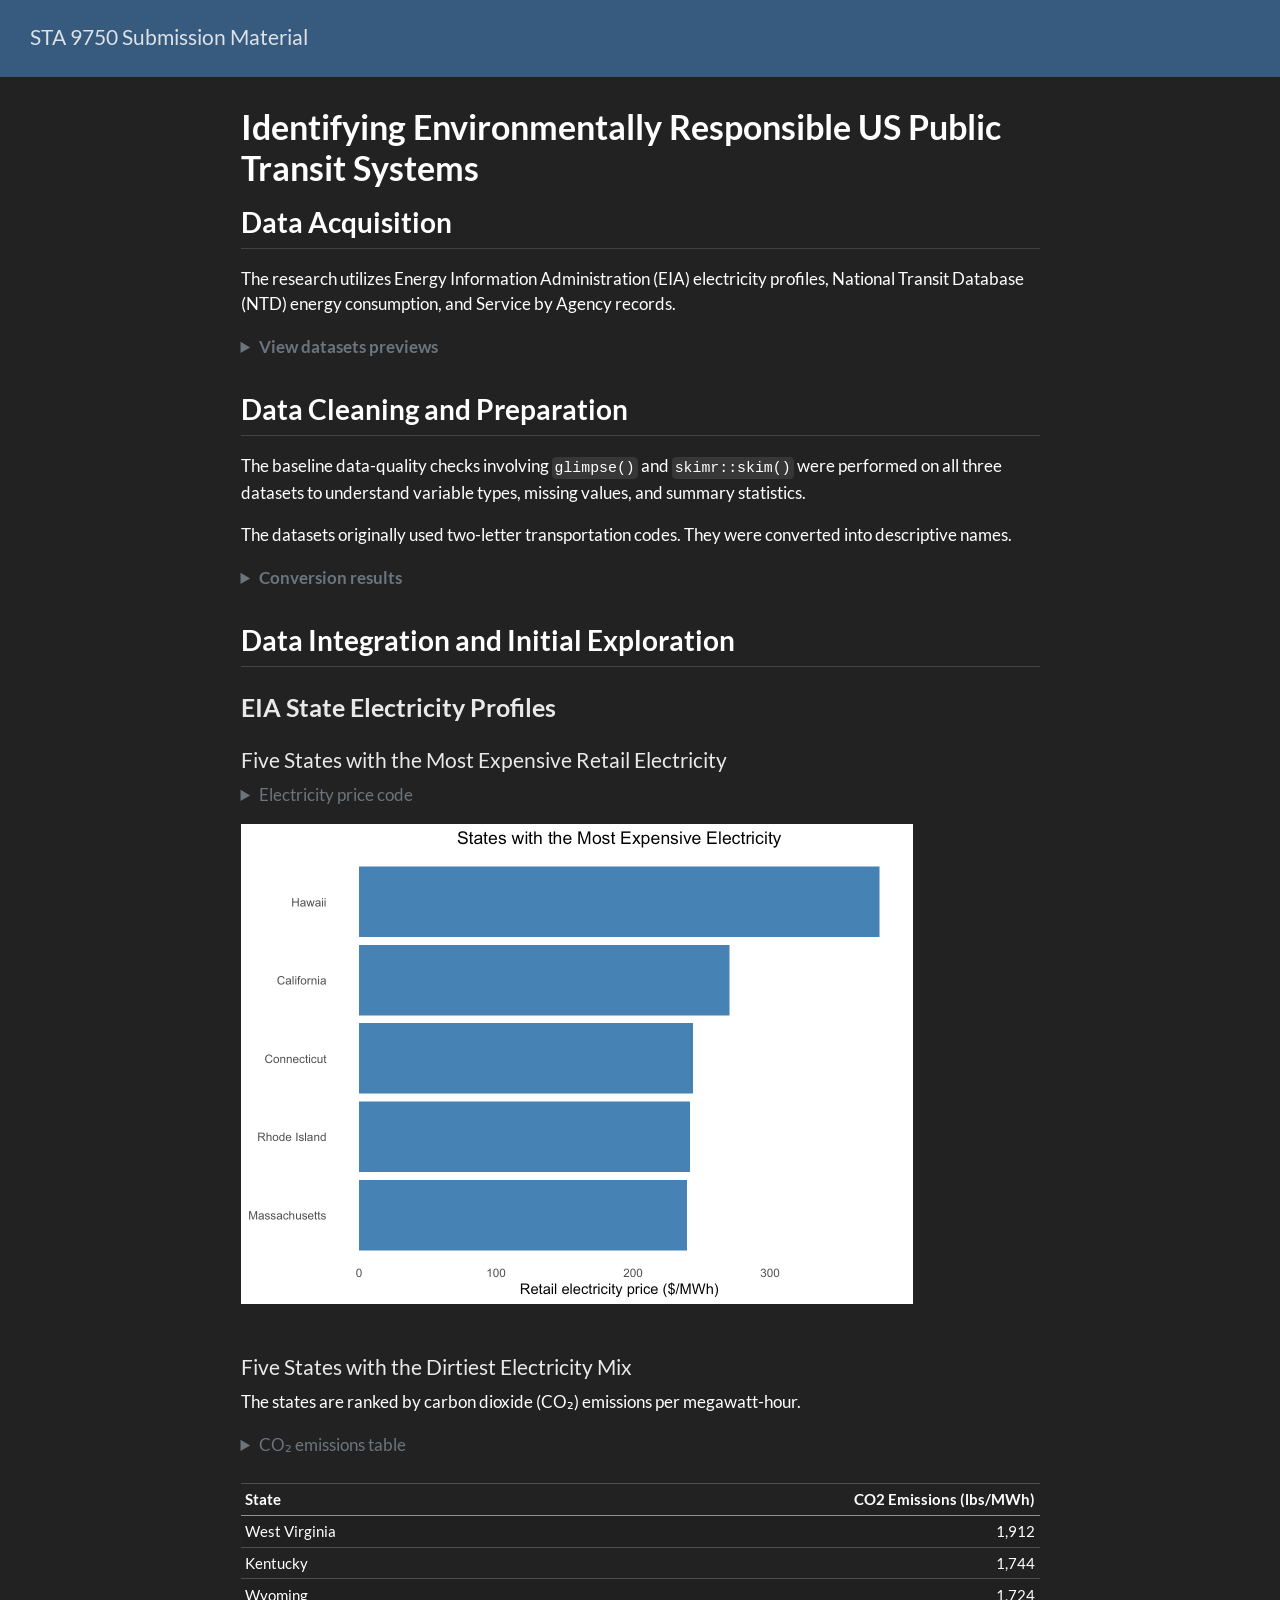
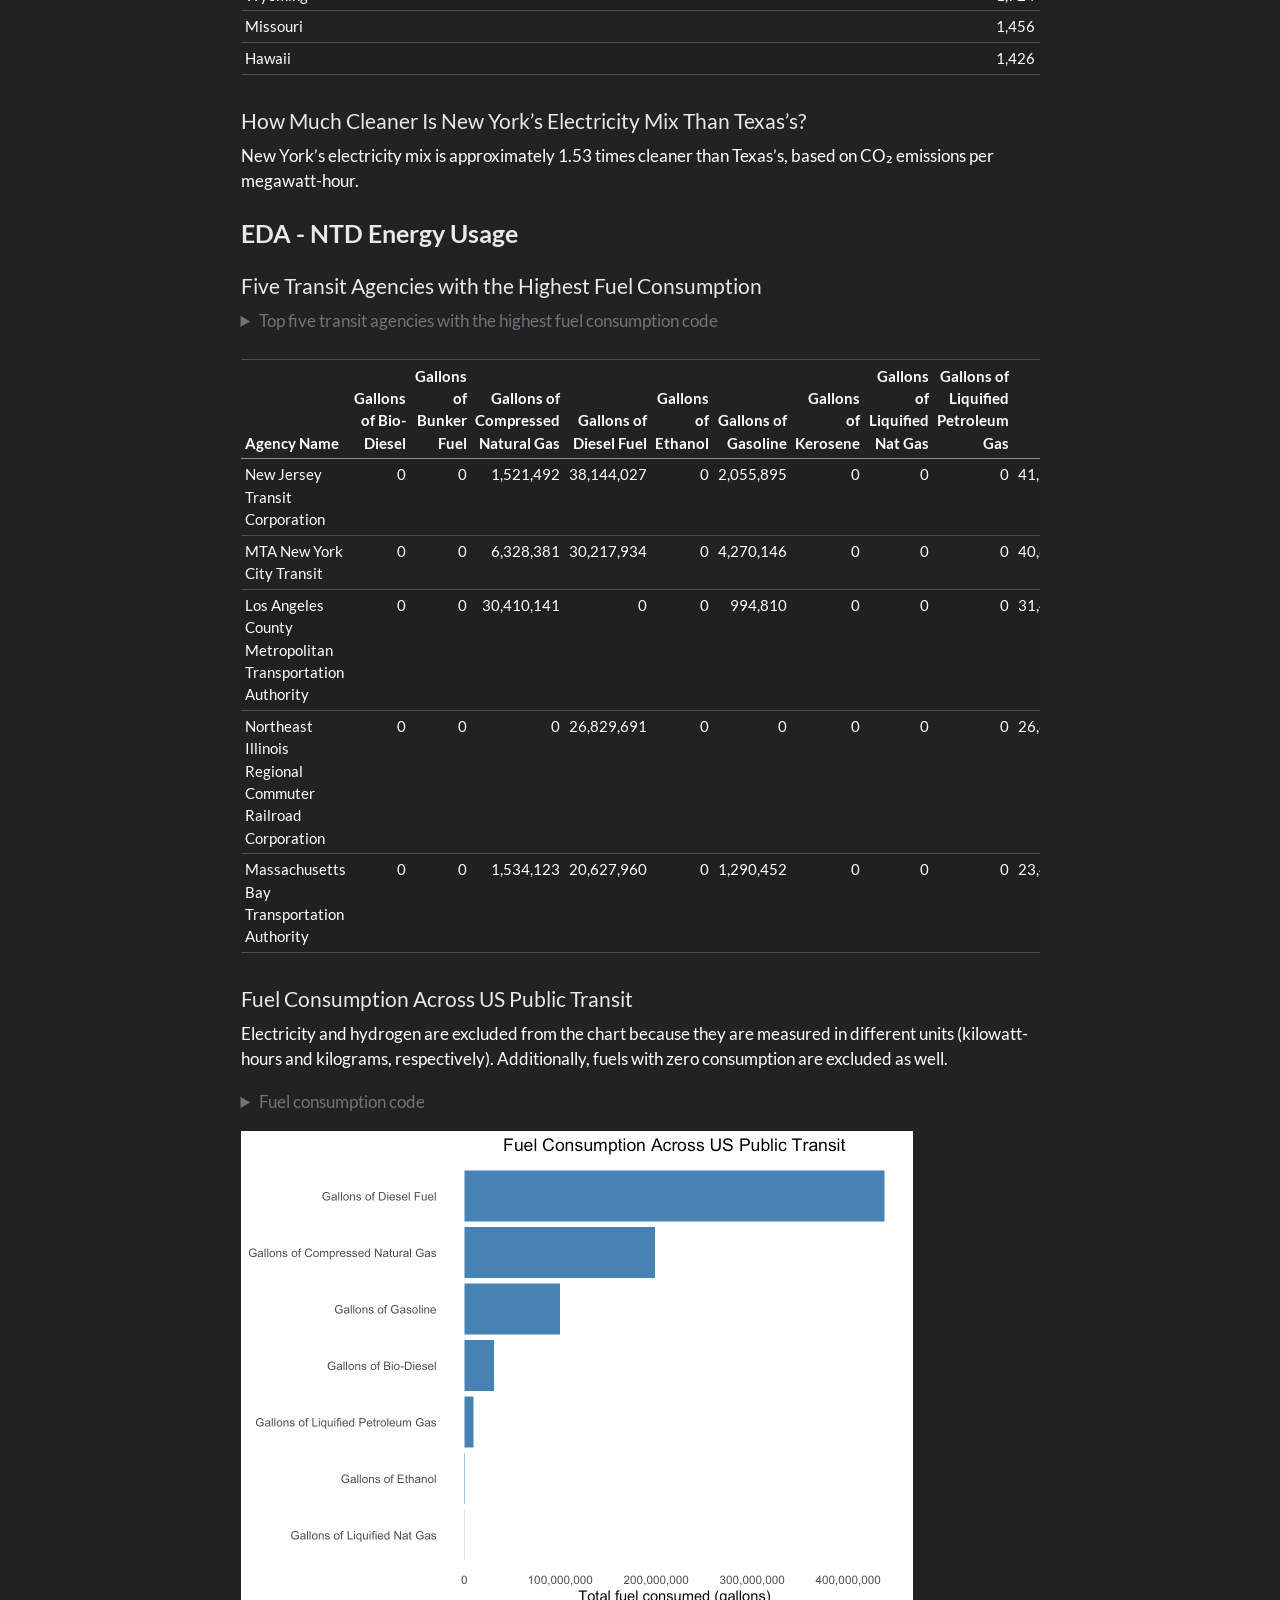
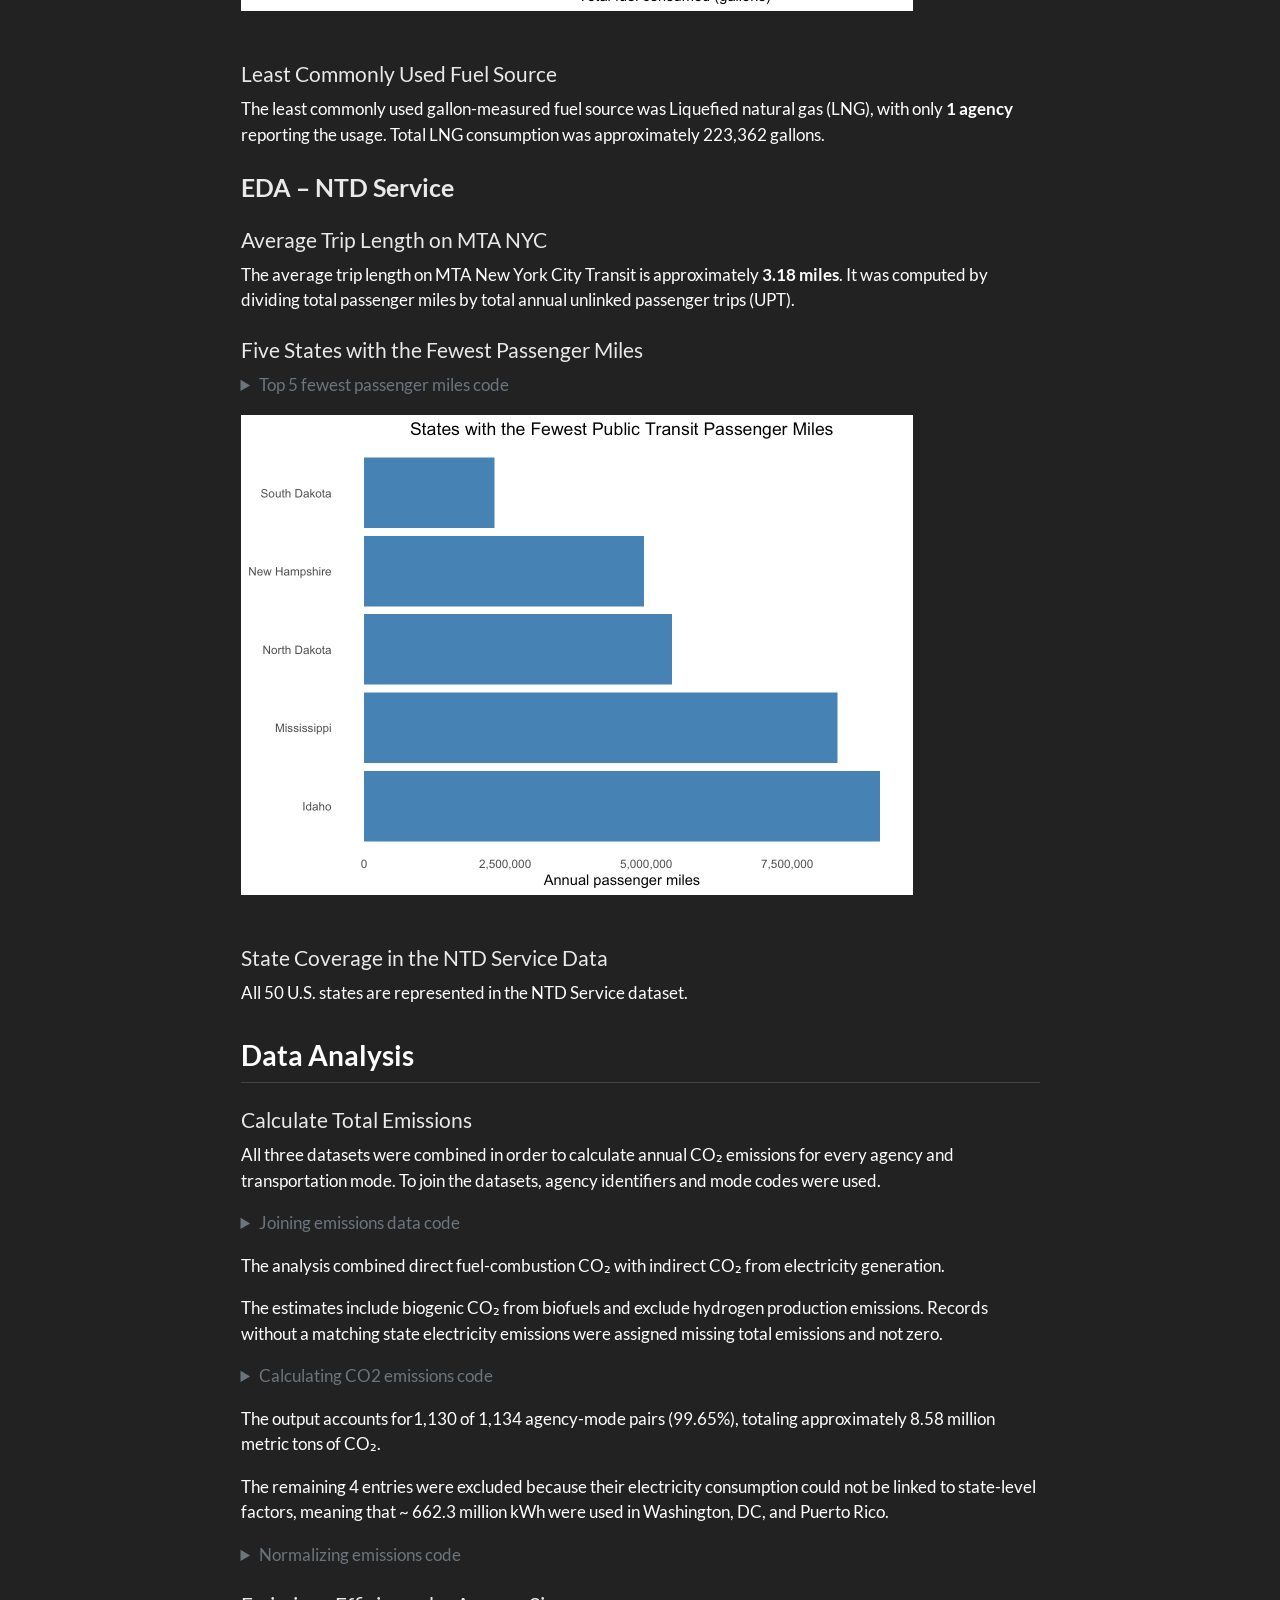
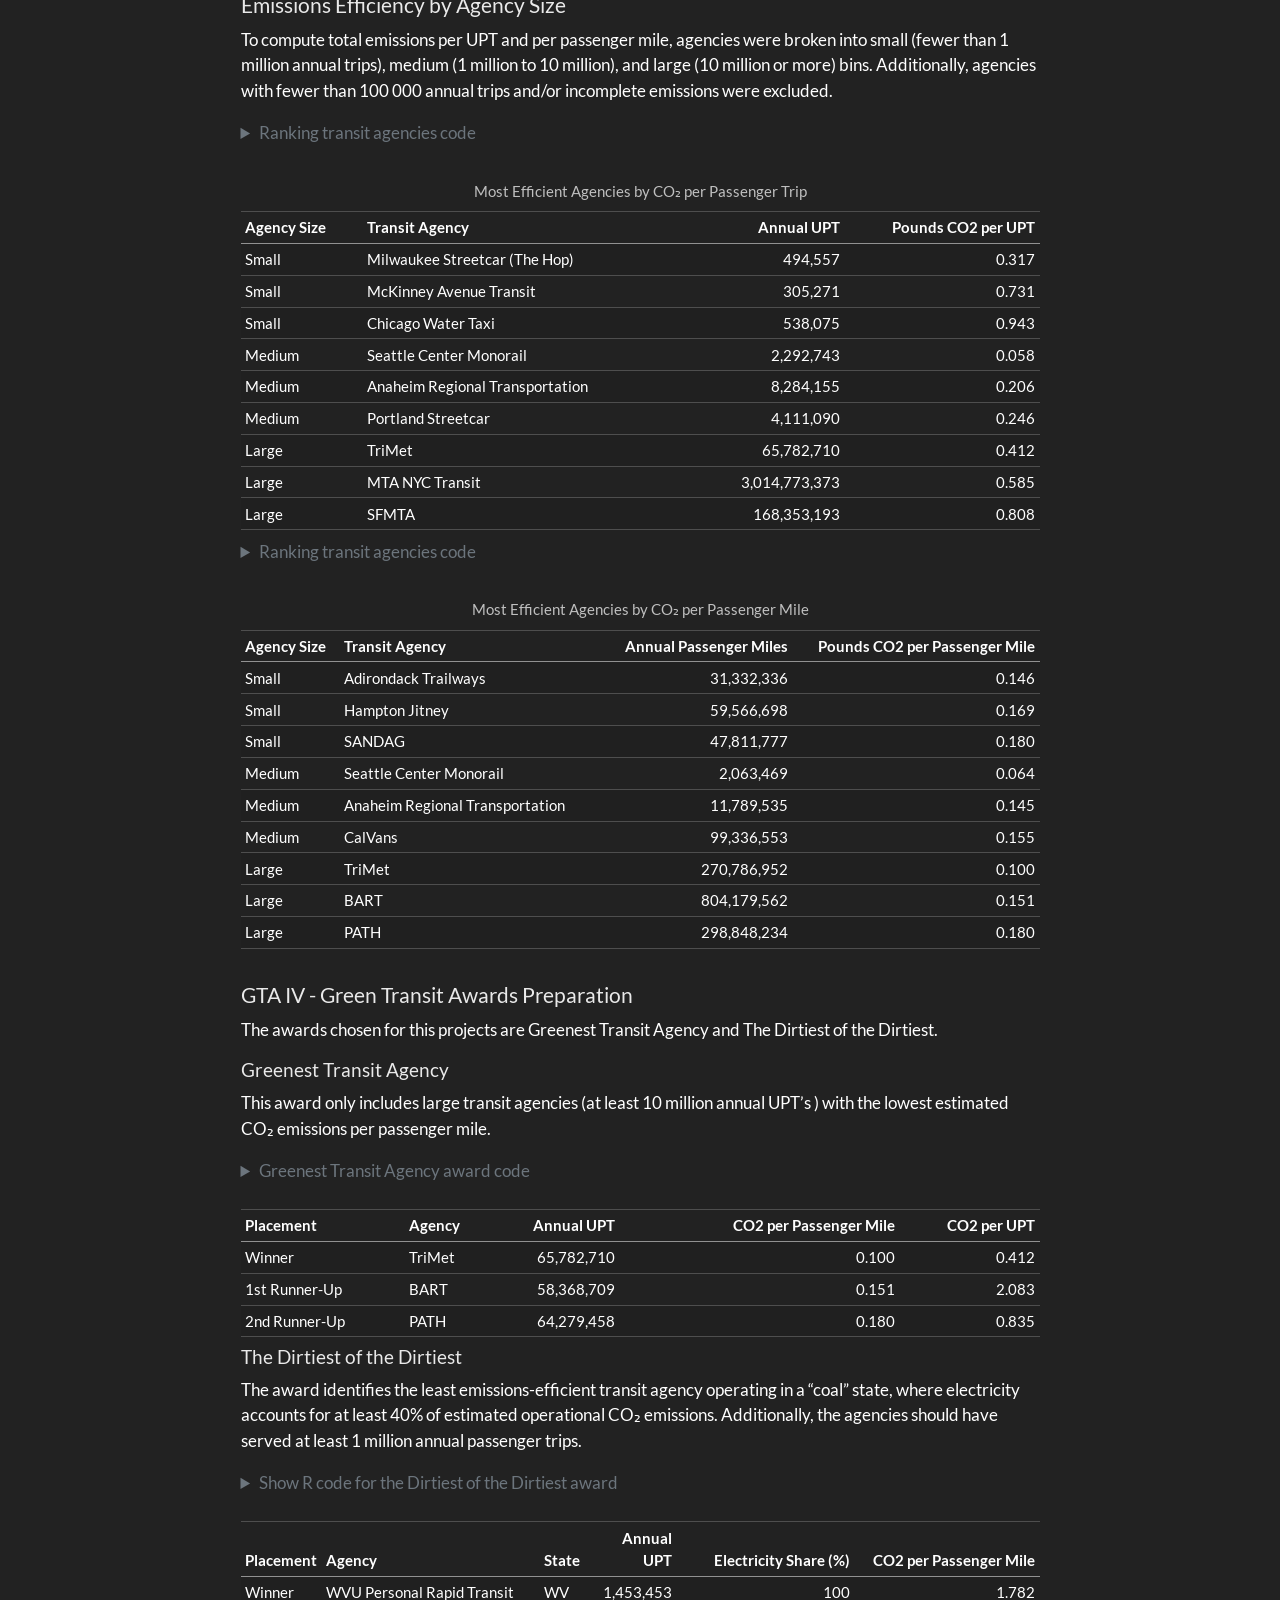
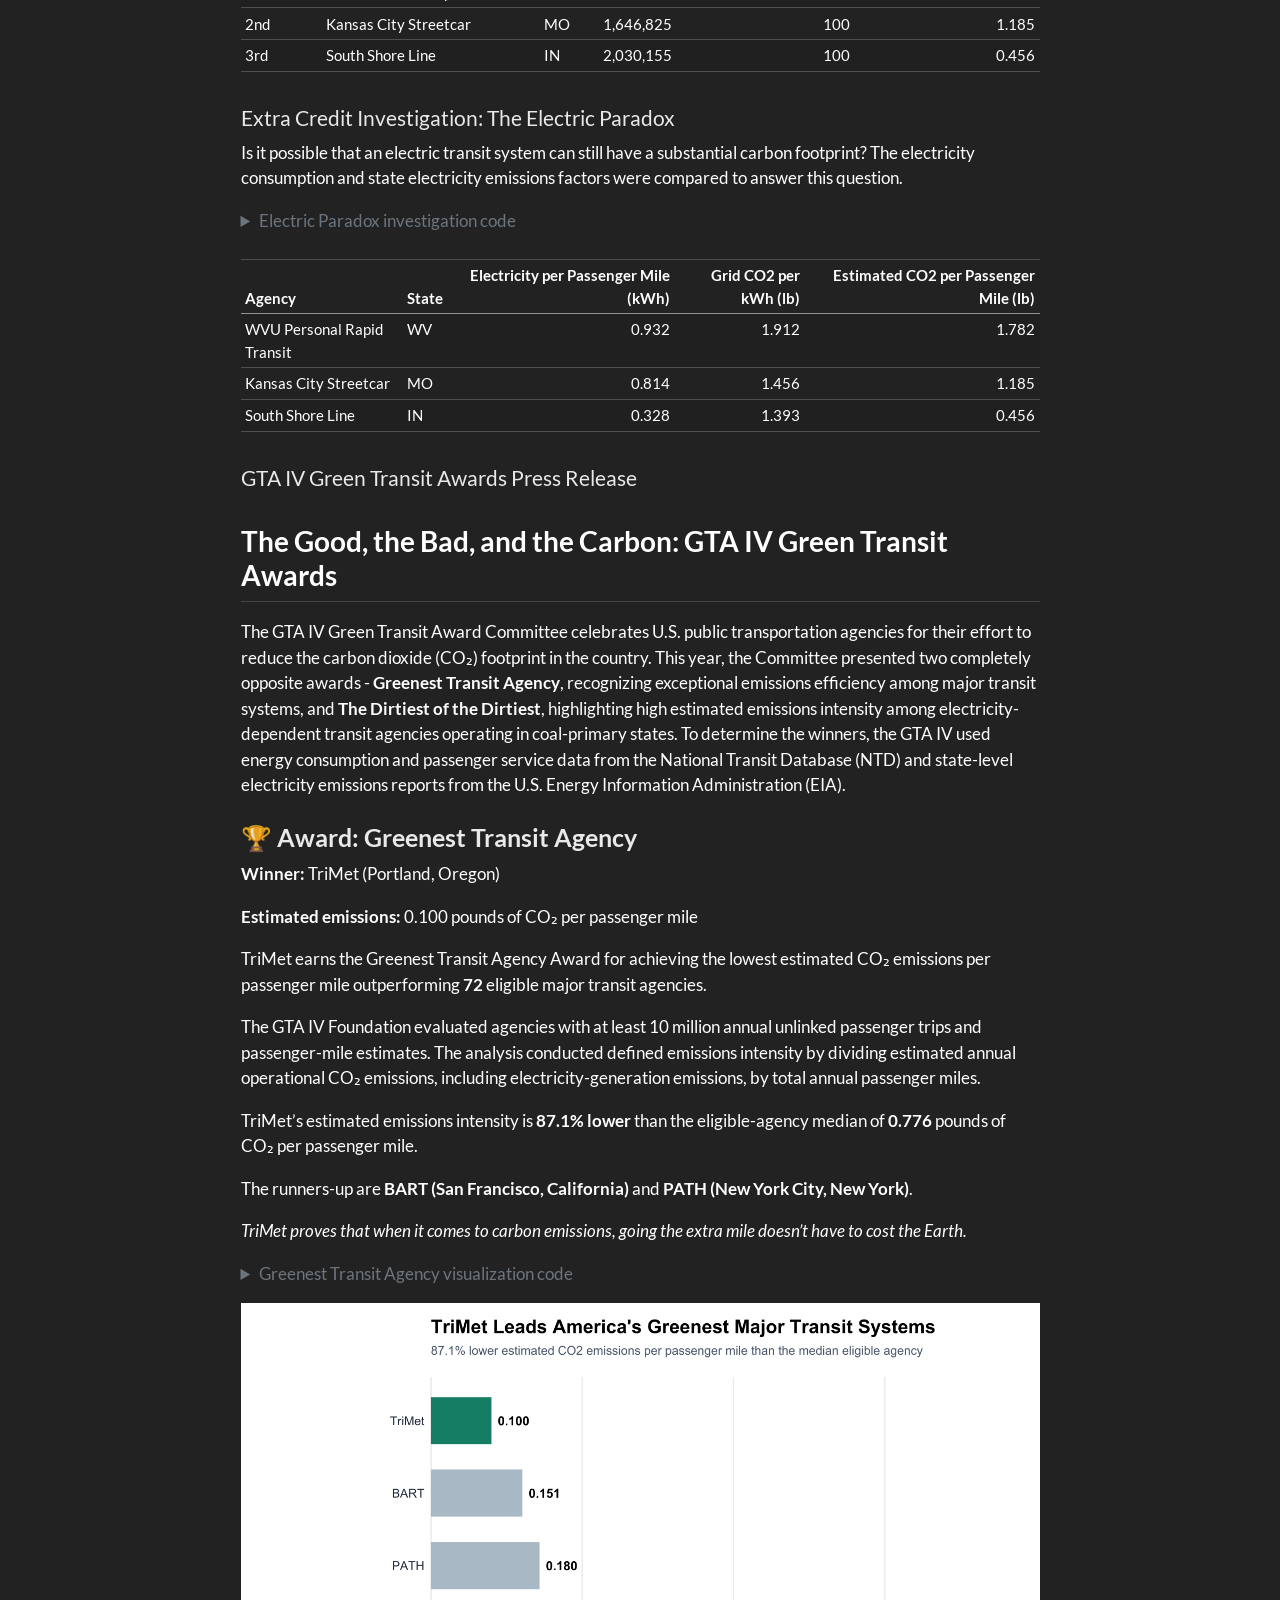
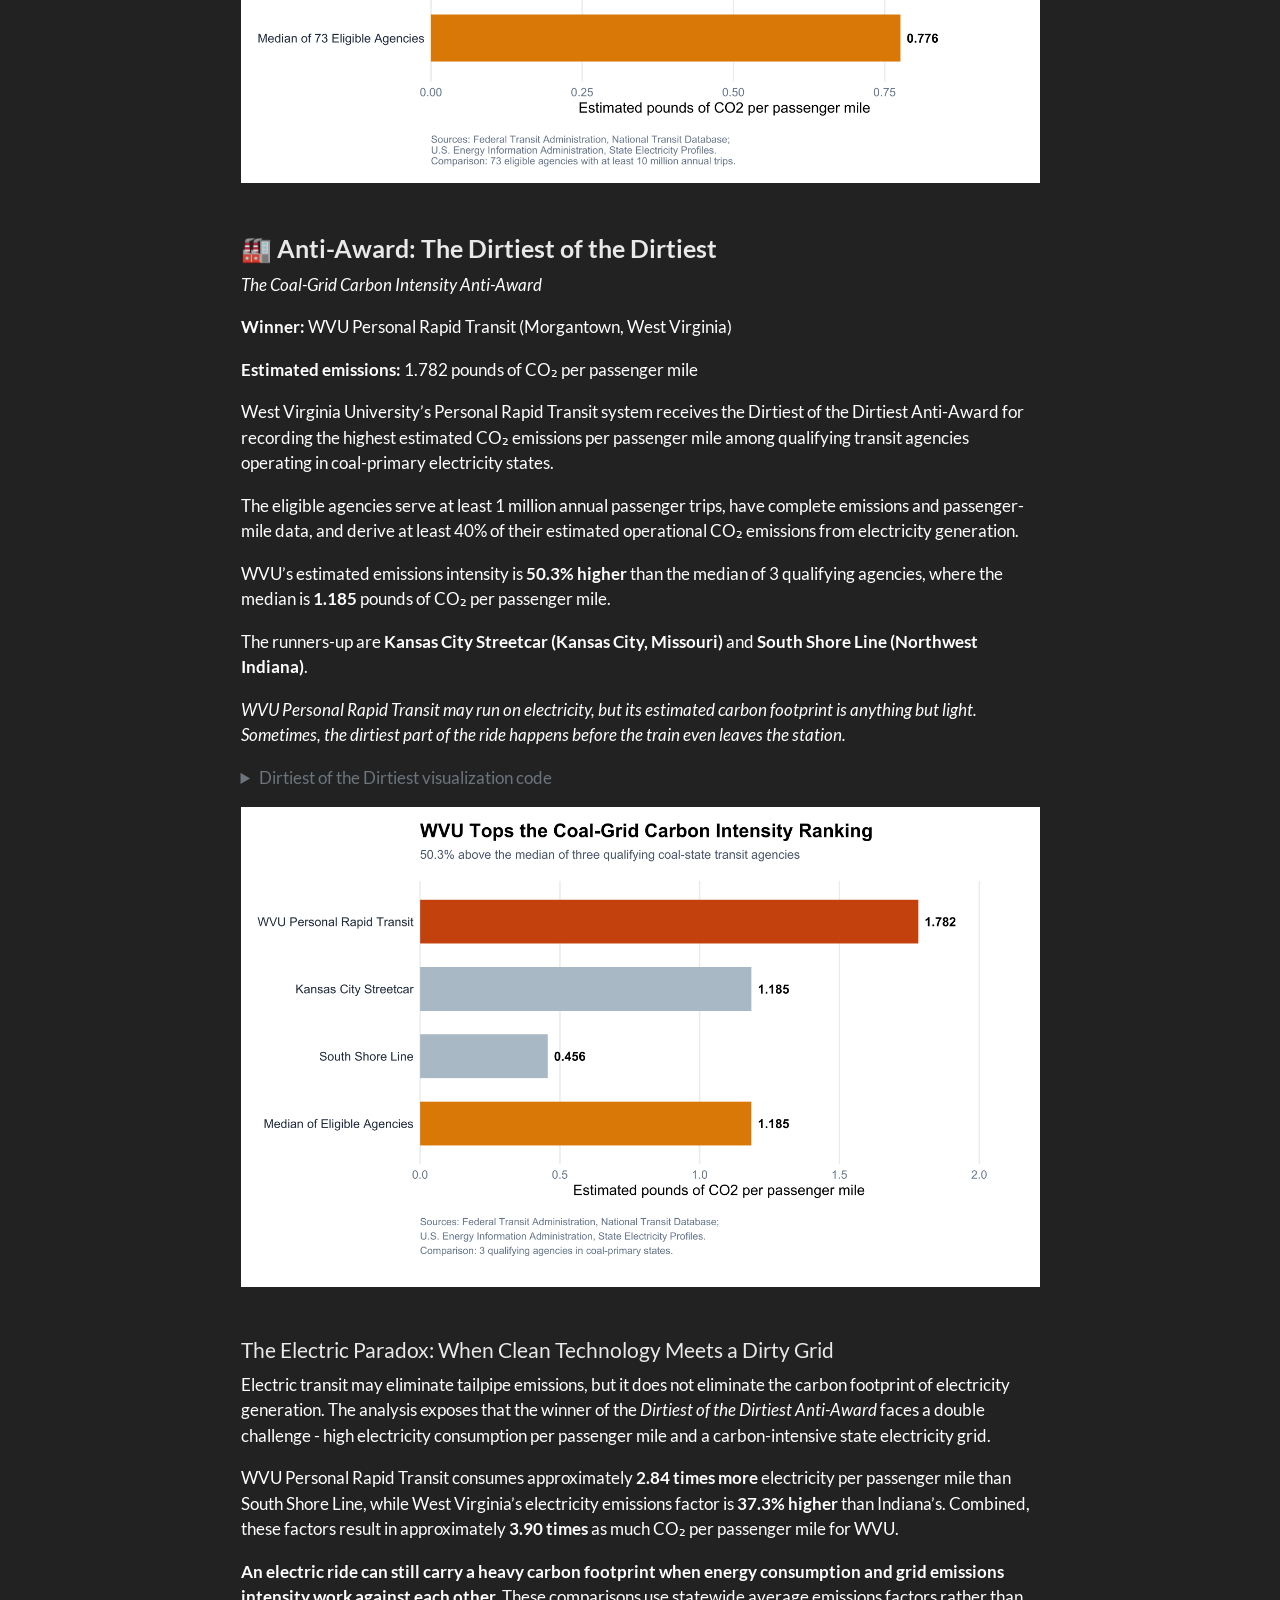
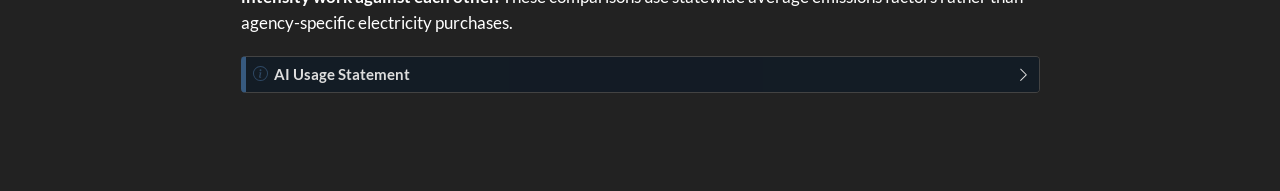
==== commit 38a0df5d: "stylistic changes" ====
--- a/docs/mp02.html
+++ b/docs/mp02.html
@@ -4672,7 +4672,7 @@
 <section id="data-cleaning-and-preparation" class="level2">
 <h2 class="anchored" data-anchor-id="data-cleaning-and-preparation">Data Cleaning and Preparation</h2>
 <p>The baseline data-quality checks involving <code>glimpse()</code> and <code>skimr::skim()</code> were performed on all three datasets to understand variable types, missing values, and summary statistics.</p>
-<p>The datasets originally used two-letter transportation codes. The were converted into descriptive names.</p>
+<p>The datasets originally used two-letter transportation codes. They were converted into descriptive names.</p>
 <details>
 <summary>
 <strong>Conversion results</strong>
@@ -5067,7 +5067,7 @@
 </section>
 <section id="least-commonly-used-fuel-source" class="level4">
 <h4 class="anchored" data-anchor-id="least-commonly-used-fuel-source">Least Commonly Used Fuel Source</h4>
-<p>The least commonly used gallon-measured fuel source was Liquefied natural gas (LNG); with only <strong>1 agency</strong> reporting the usage. Total LNG consumption was approximately 223,362 gallons.</p>
+<p>The least commonly used gallon-measured fuel source was Liquefied natural gas (LNG), with only <strong>1 agency</strong> reporting the usage. Total LNG consumption was approximately 223,362 gallons.</p>
 </section>
 </section>
 <section id="eda-ntd-service" class="level3">
@@ -5145,7 +5145,7 @@
 <h2 class="anchored" data-anchor-id="data-analysis">Data Analysis</h2>
 <section id="calculate-total-emissions" class="level4">
 <h4 class="anchored" data-anchor-id="calculate-total-emissions">Calculate Total Emissions</h4>
-<p>All three datasets were combined in order to calculate annual CO₂ emissions for every agency and transportation mode. To join thw datasets, agency identifiers and mode codes were used.</p>
+<p>All three datasets were combined in order to calculate annual CO₂ emissions for every agency and transportation mode. To join the datasets, agency identifiers and mode codes were used.</p>
 <div class="cell">
 <details class="code-fold">
 <summary>Joining emissions data code</summary>
@@ -5320,7 +5320,7 @@
 </section>
 <section id="emissions-efficiency-by-agency-size" class="level4">
 <h4 class="anchored" data-anchor-id="emissions-efficiency-by-agency-size">Emissions Efficiency by Agency Size</h4>
-<p>To compute total emissions per UPT and per passenger mile, agencies were broken into small (fewer than 1 million annual trips), medium (1 million to 10 million), and large (10 million or more). Additionally, agencies with fewer than 100 000 annual trips and/or incomplete emissions were excluded.</p>
+<p>To compute total emissions per UPT and per passenger mile, agencies were broken into small (fewer than 1 million annual trips), medium (1 million to 10 million), and large (10 million or more) bins. Additionally, agencies with fewer than 100 000 annual trips and/or incomplete emissions were excluded.</p>
 <div class="cell">
 <details class="code-fold">
 <summary>Ranking transit agencies code</summary>
@@ -5889,7 +5889,7 @@
 <h3 class="anchored" data-anchor-id="award-greenest-transit-agency">🏆 Award: Greenest Transit Agency</h3>
 <p><strong>Winner:</strong> TriMet (Portland, Oregon)</p>
 <p><strong>Estimated emissions:</strong> 0.100 pounds of CO₂ per passenger mile</p>
-<p>TriMet earns the Greenest Transit Agency Award for achieving the lowest estimated CO₂ emissions per passenger mile outperforming <strong>`72 eligible major transit agencies</strong>.</p>
+<p>TriMet earns the Greenest Transit Agency Award for achieving the lowest estimated CO₂ emissions per passenger mile outperforming <strong>72</strong> eligible major transit agencies.</p>
 <p>The GTA IV Foundation evaluated agencies with at least 10 million annual unlinked passenger trips and passenger-mile estimates. The analysis conducted defined emissions intensity by dividing estimated annual operational CO₂ emissions, including electricity-generation emissions, by total annual passenger miles.</p>
 <p>TriMet’s estimated emissions intensity is <strong>87.1% lower</strong> than the eligible-agency median of <strong>0.776</strong> pounds of CO₂ per passenger mile.</p>
 <p>The runners-up are <strong>BART (San Francisco, California)</strong> and <strong>PATH (New York City, New York)</strong>.</p>
@@ -6186,7 +6186,7 @@
 </div>
 <div id="callout-1" class="callout-1-contents callout-collapse collapse">
 <div class="callout-body-container callout-body">
-<p>ChatGPT was used to help write, analyze and improve code in this project, but all non-code text was written without the use of any Generative AI tools. Additionally, ChatGPT was used to check grammarб punctuation, collocations used, and spelling.</p>
+<p>ChatGPT was used to help write, analyze and improve code in this project, but all non-code text was written without the use of any Generative AI tools. Additionally, ChatGPT was used to check grammar, punctuation, collocations used, and spelling.</p>
 </div>
 </div>
 </div>
